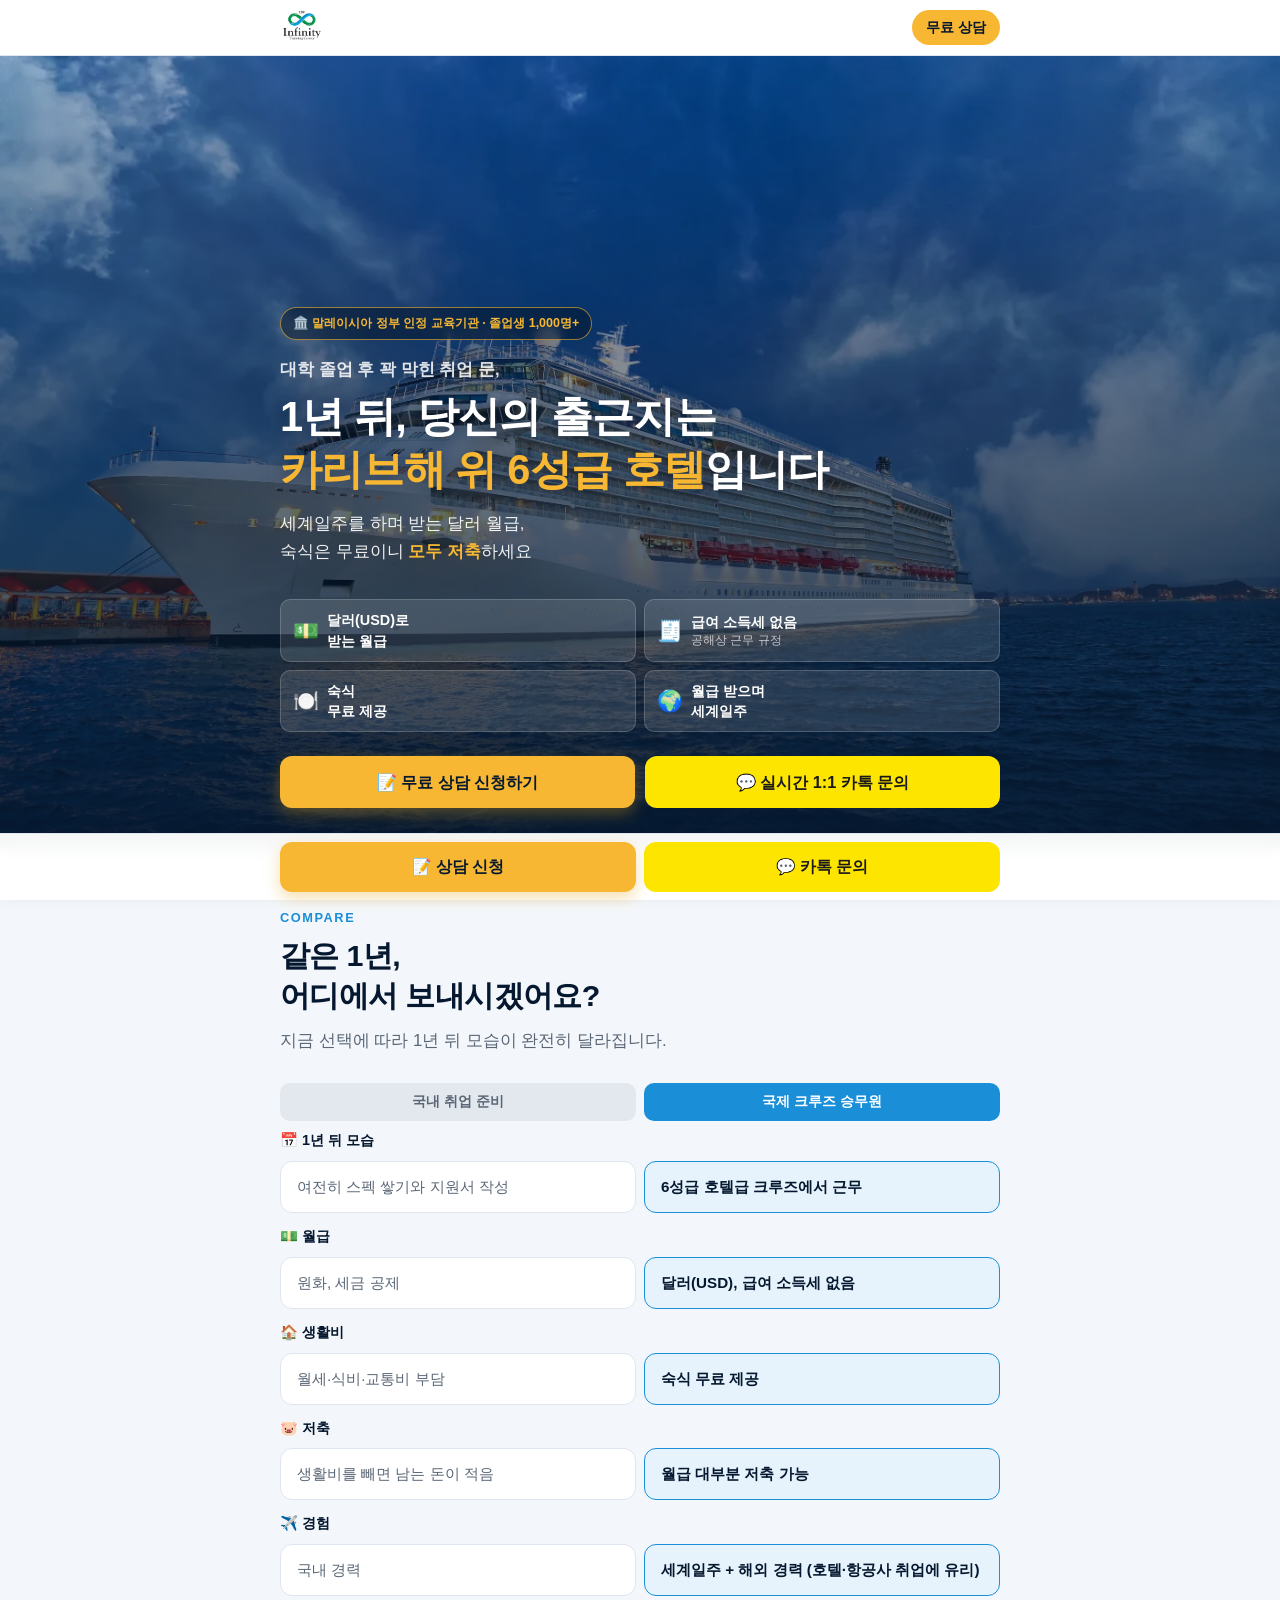
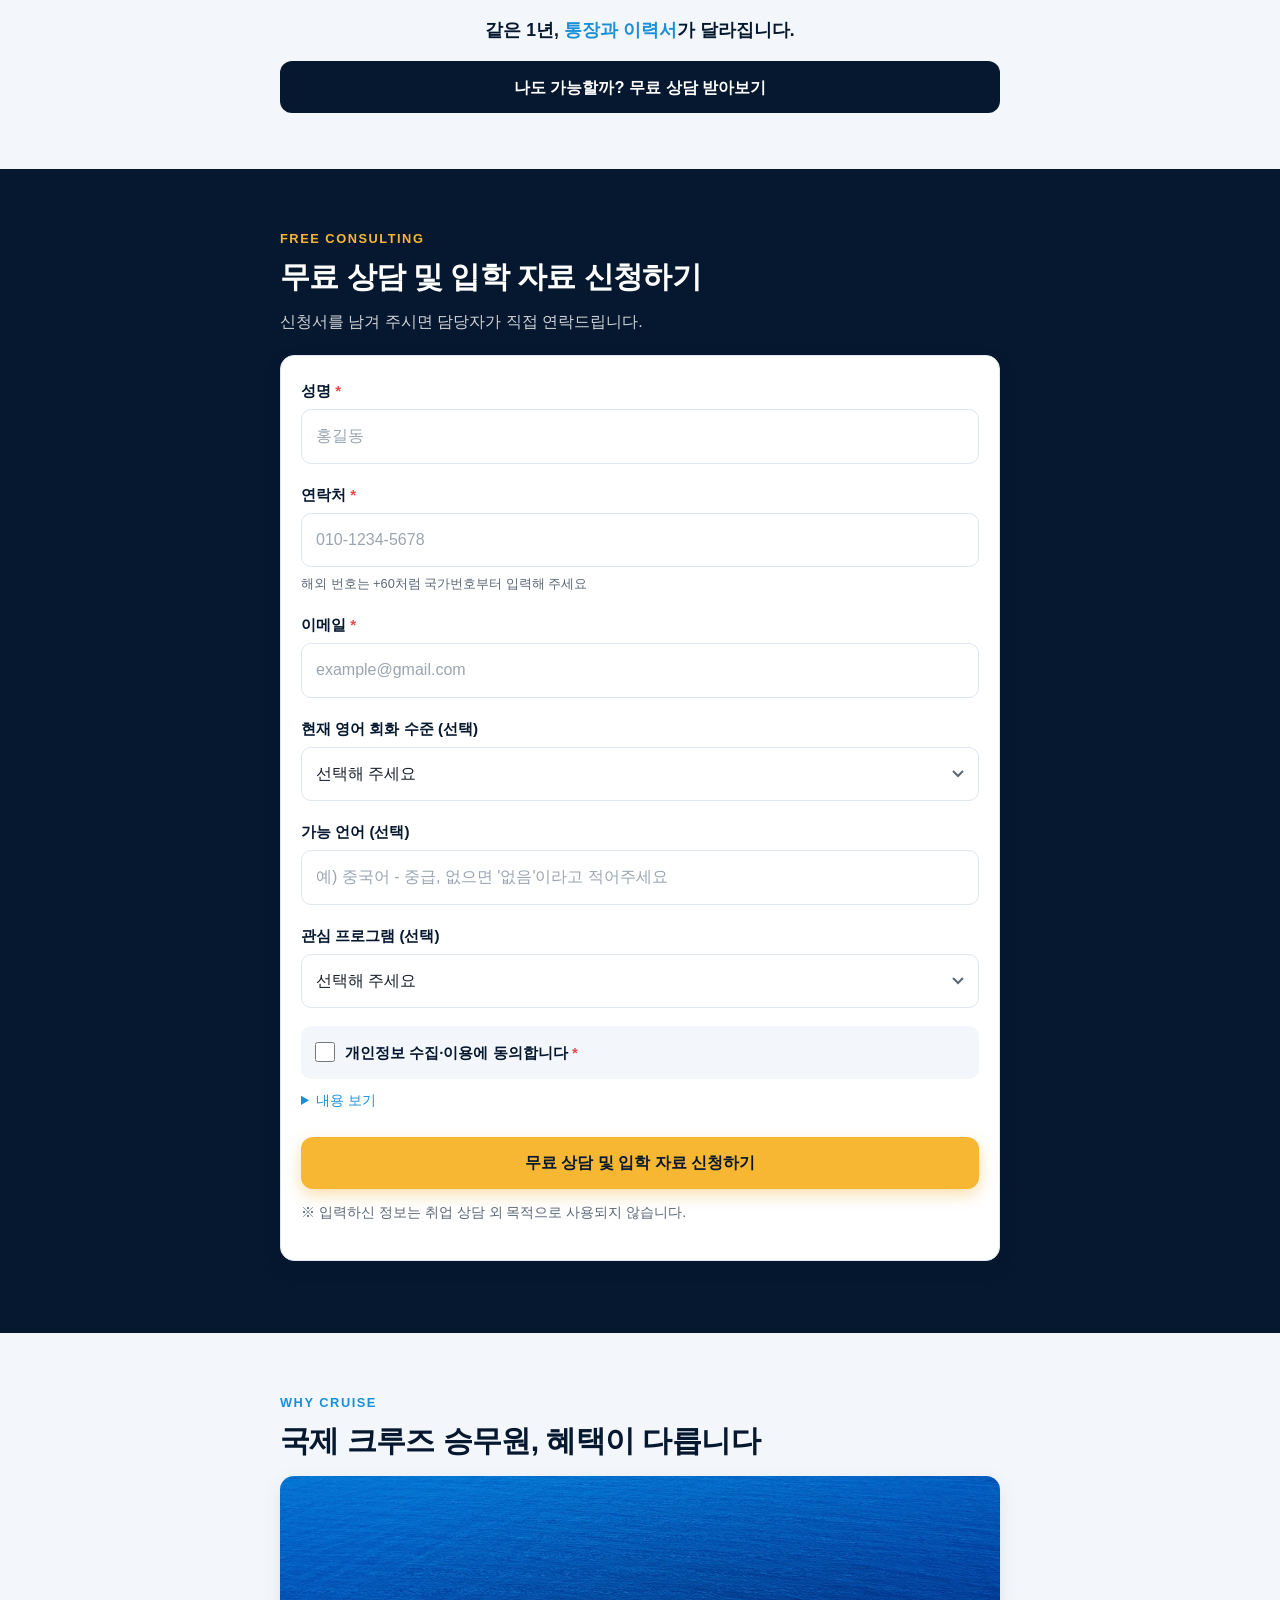
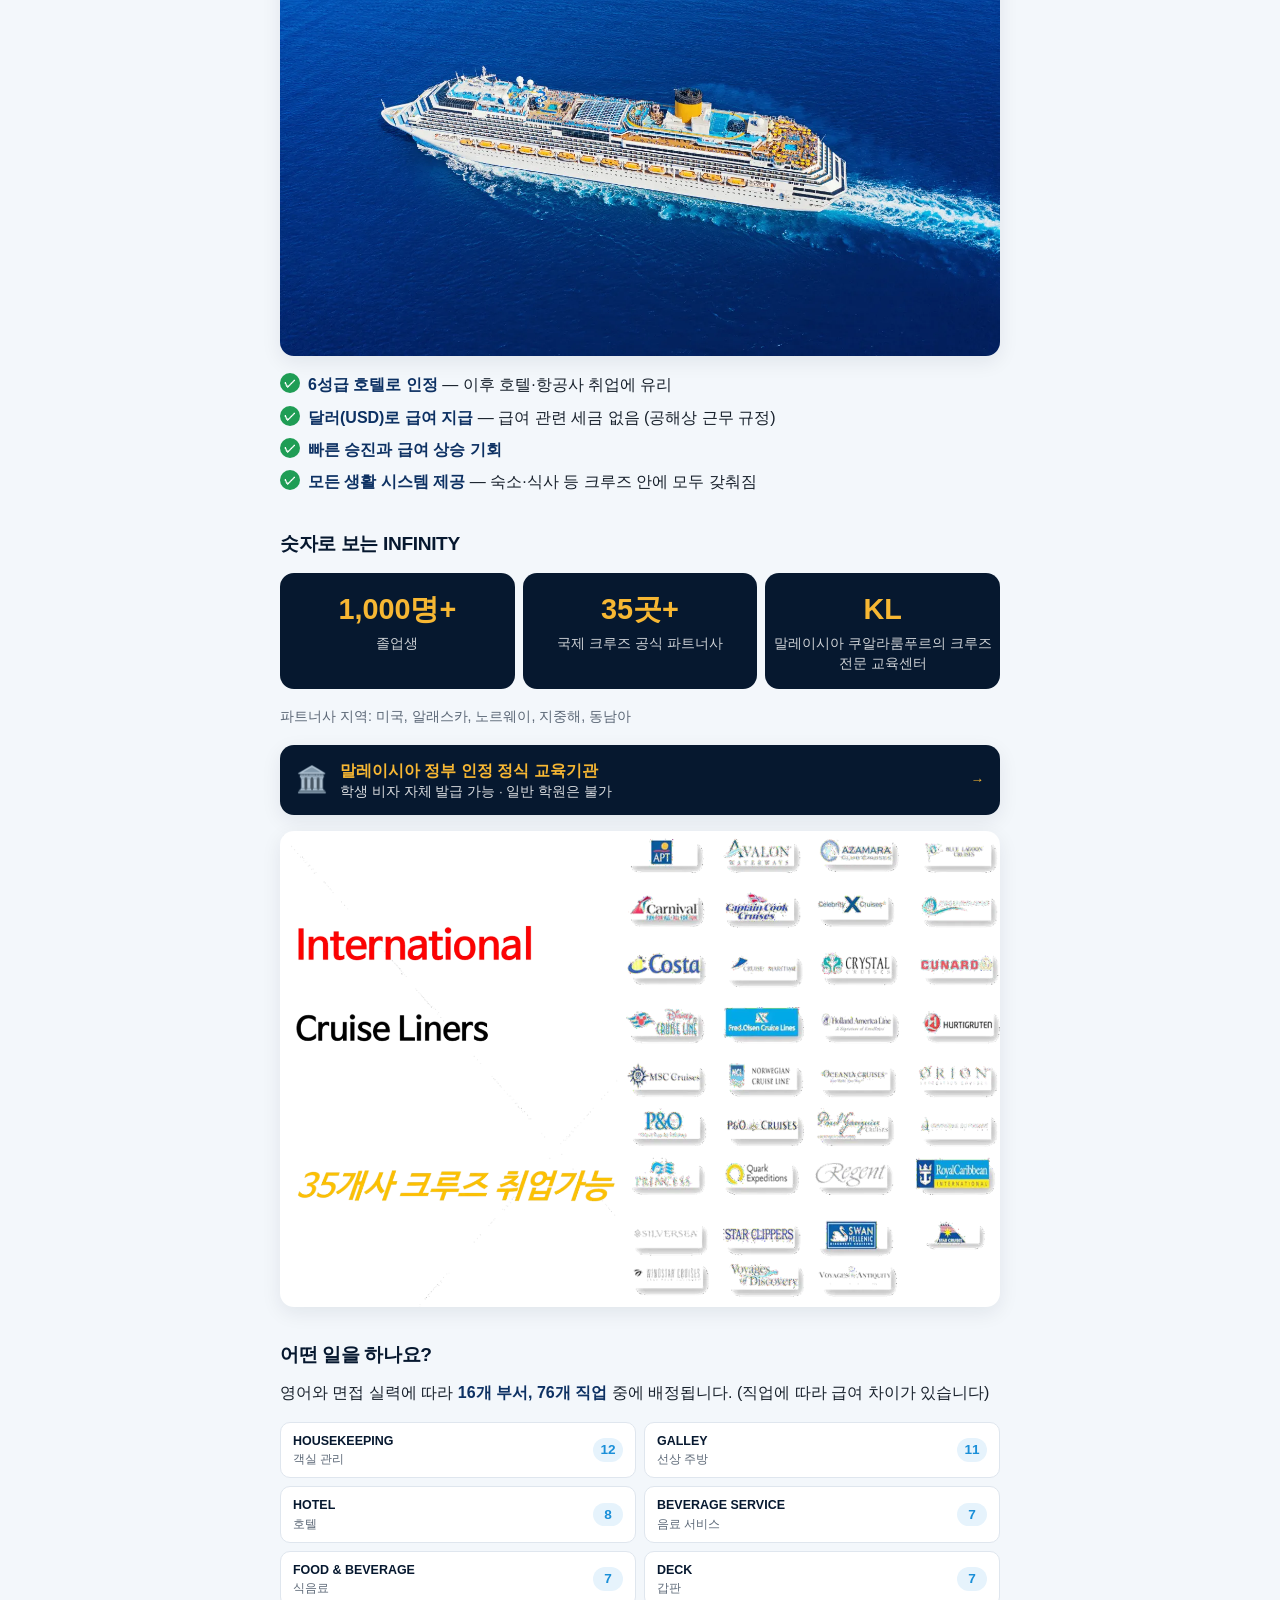
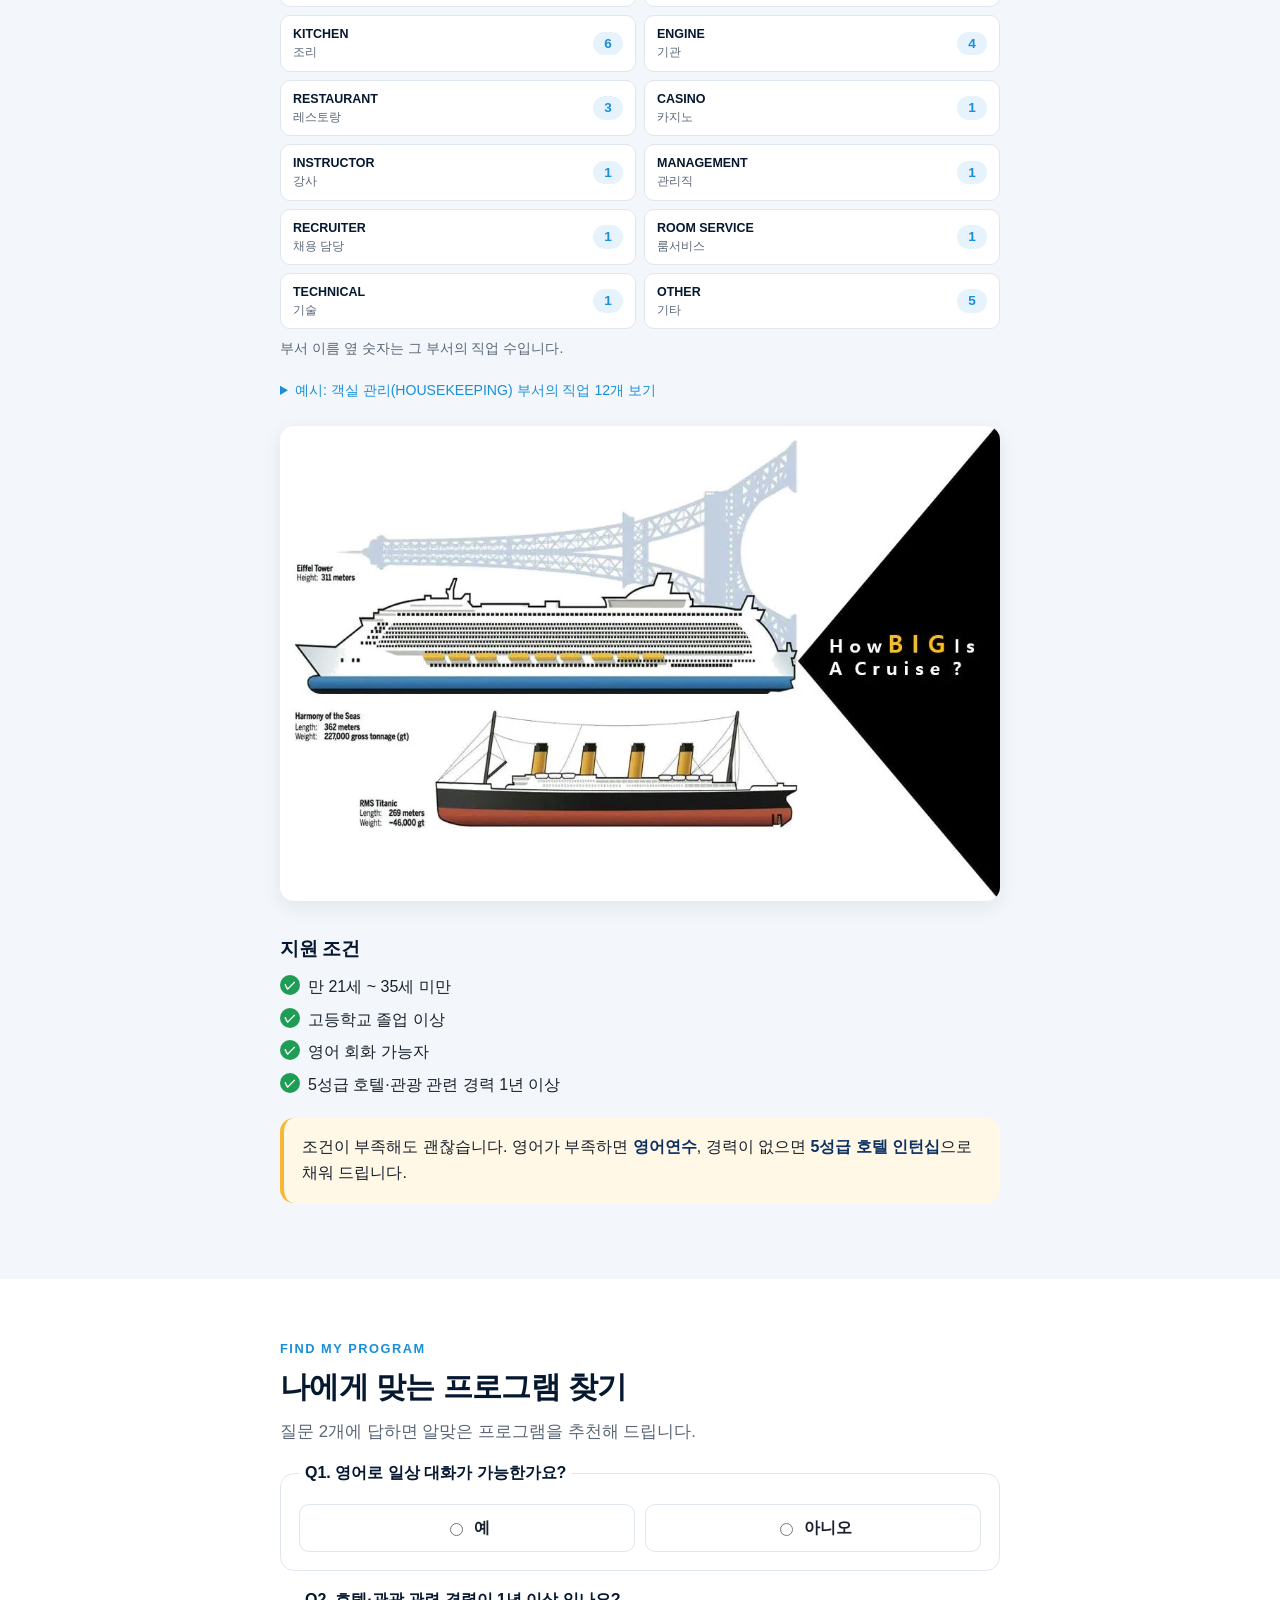
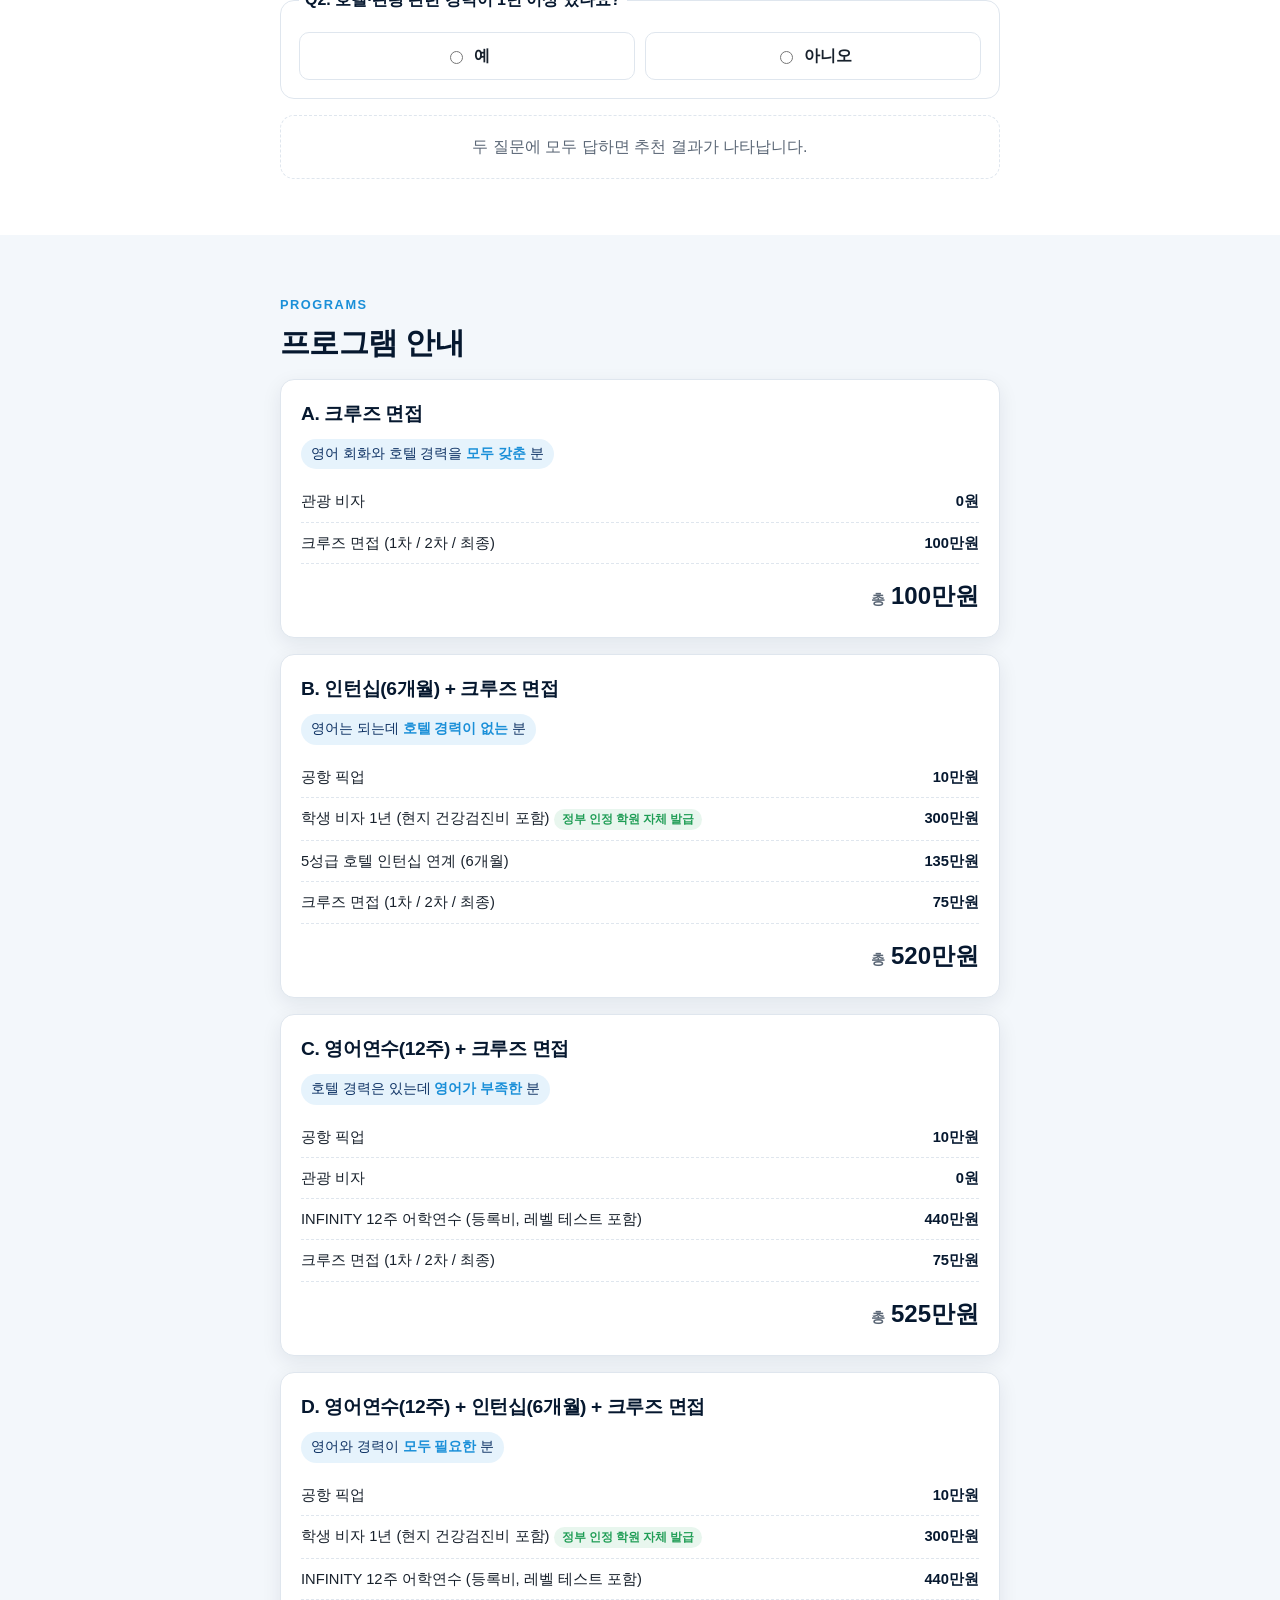
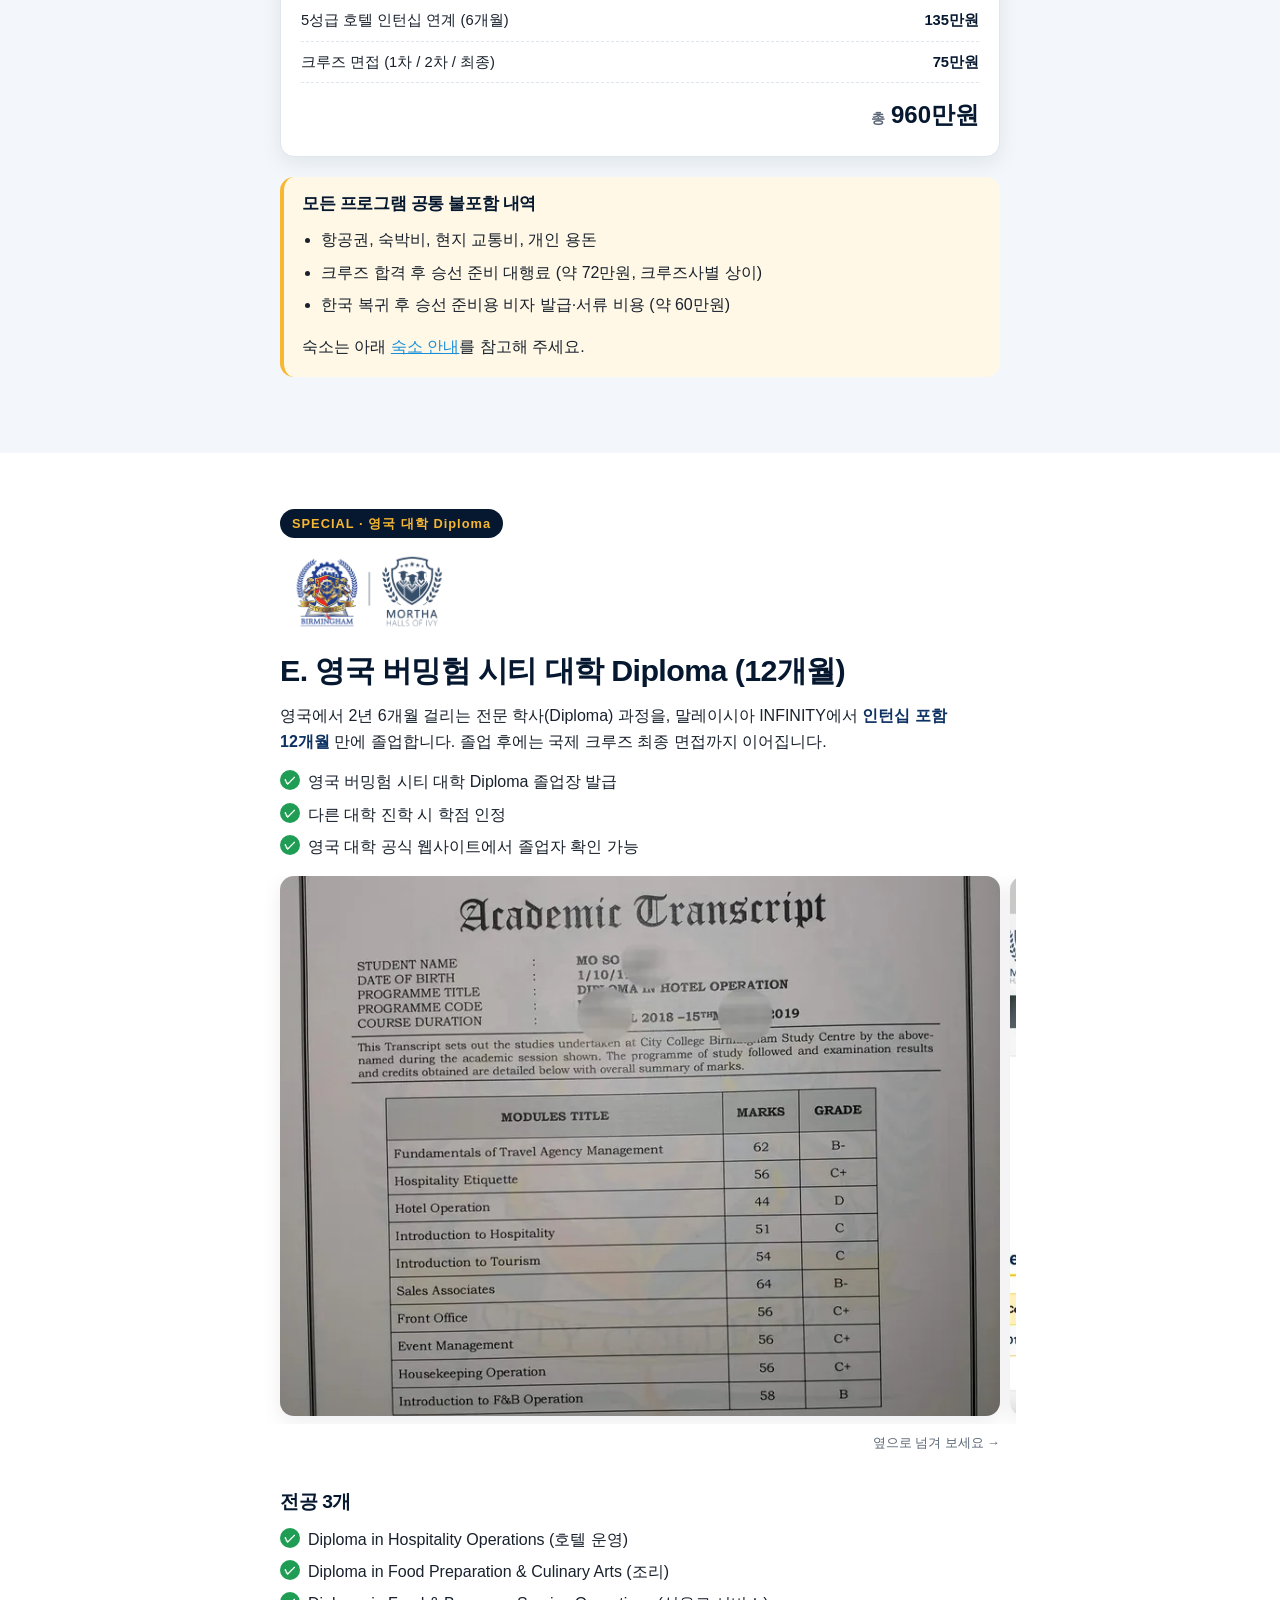
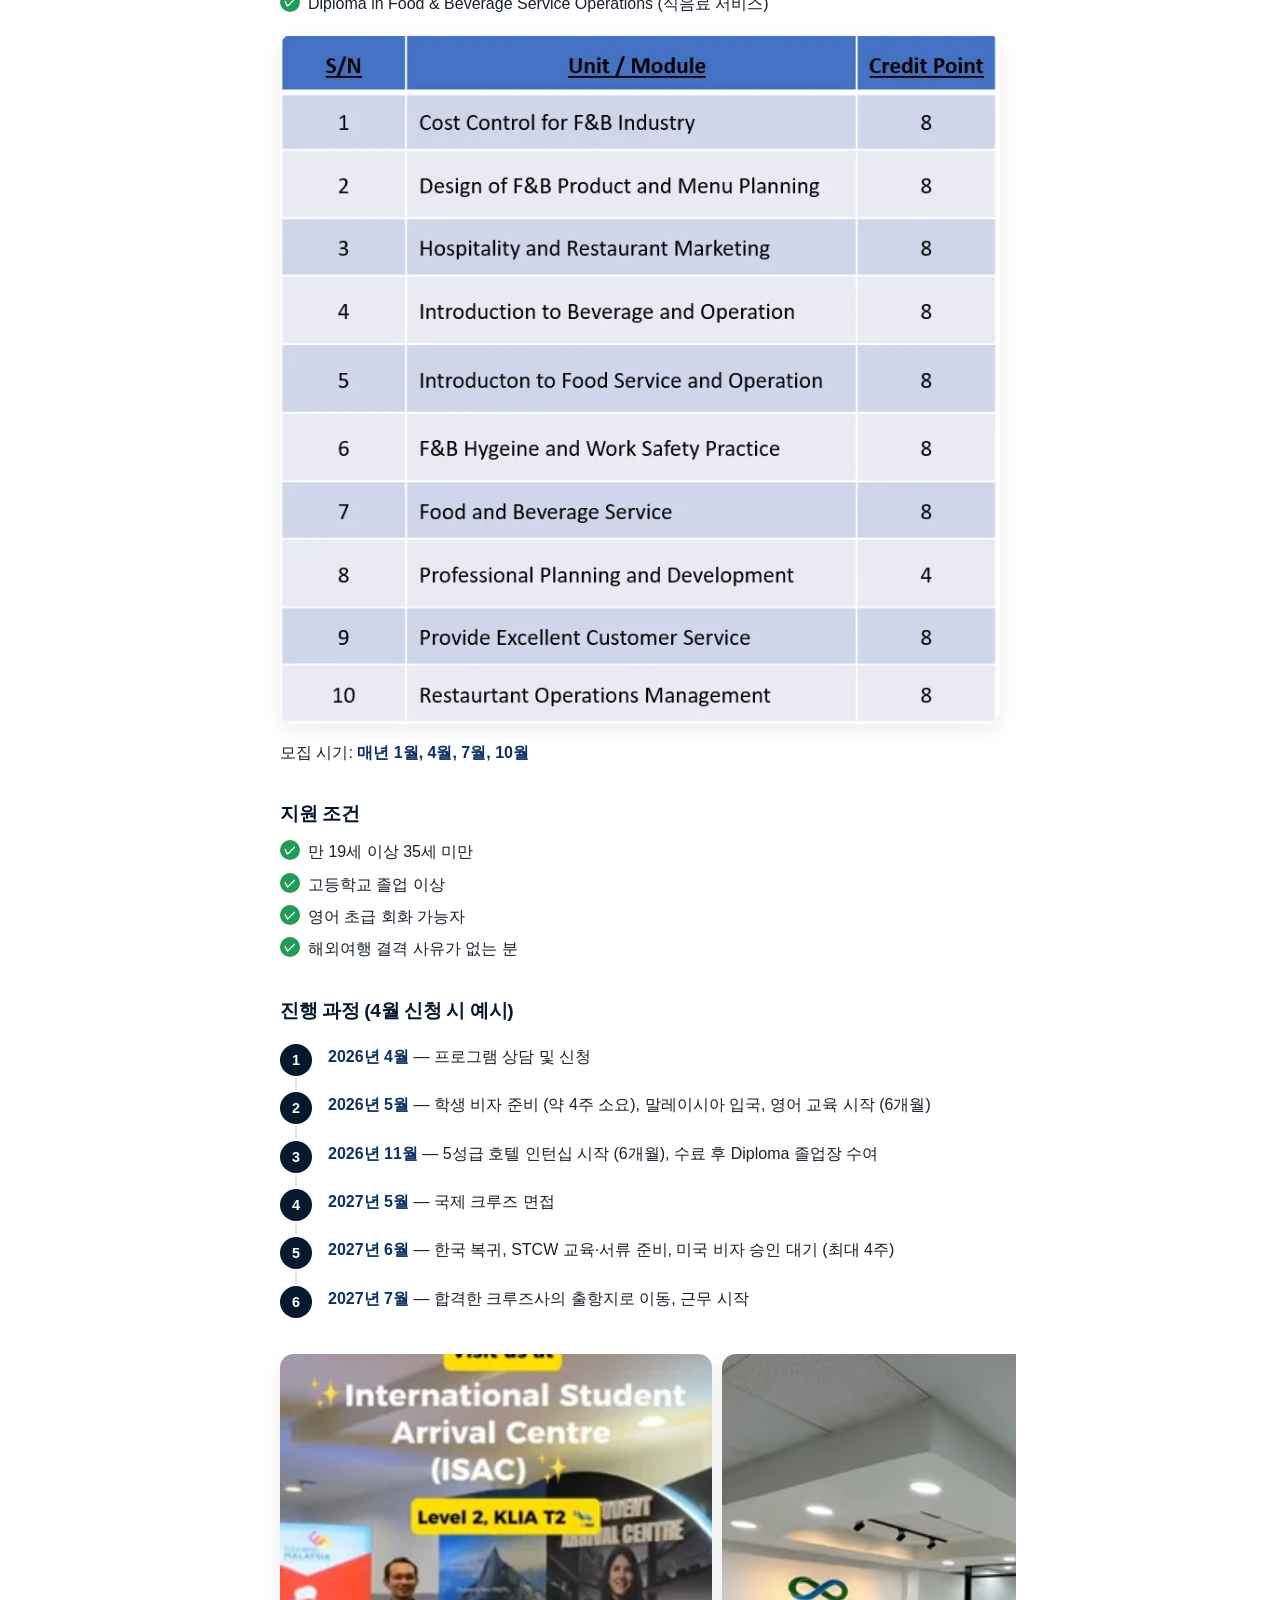
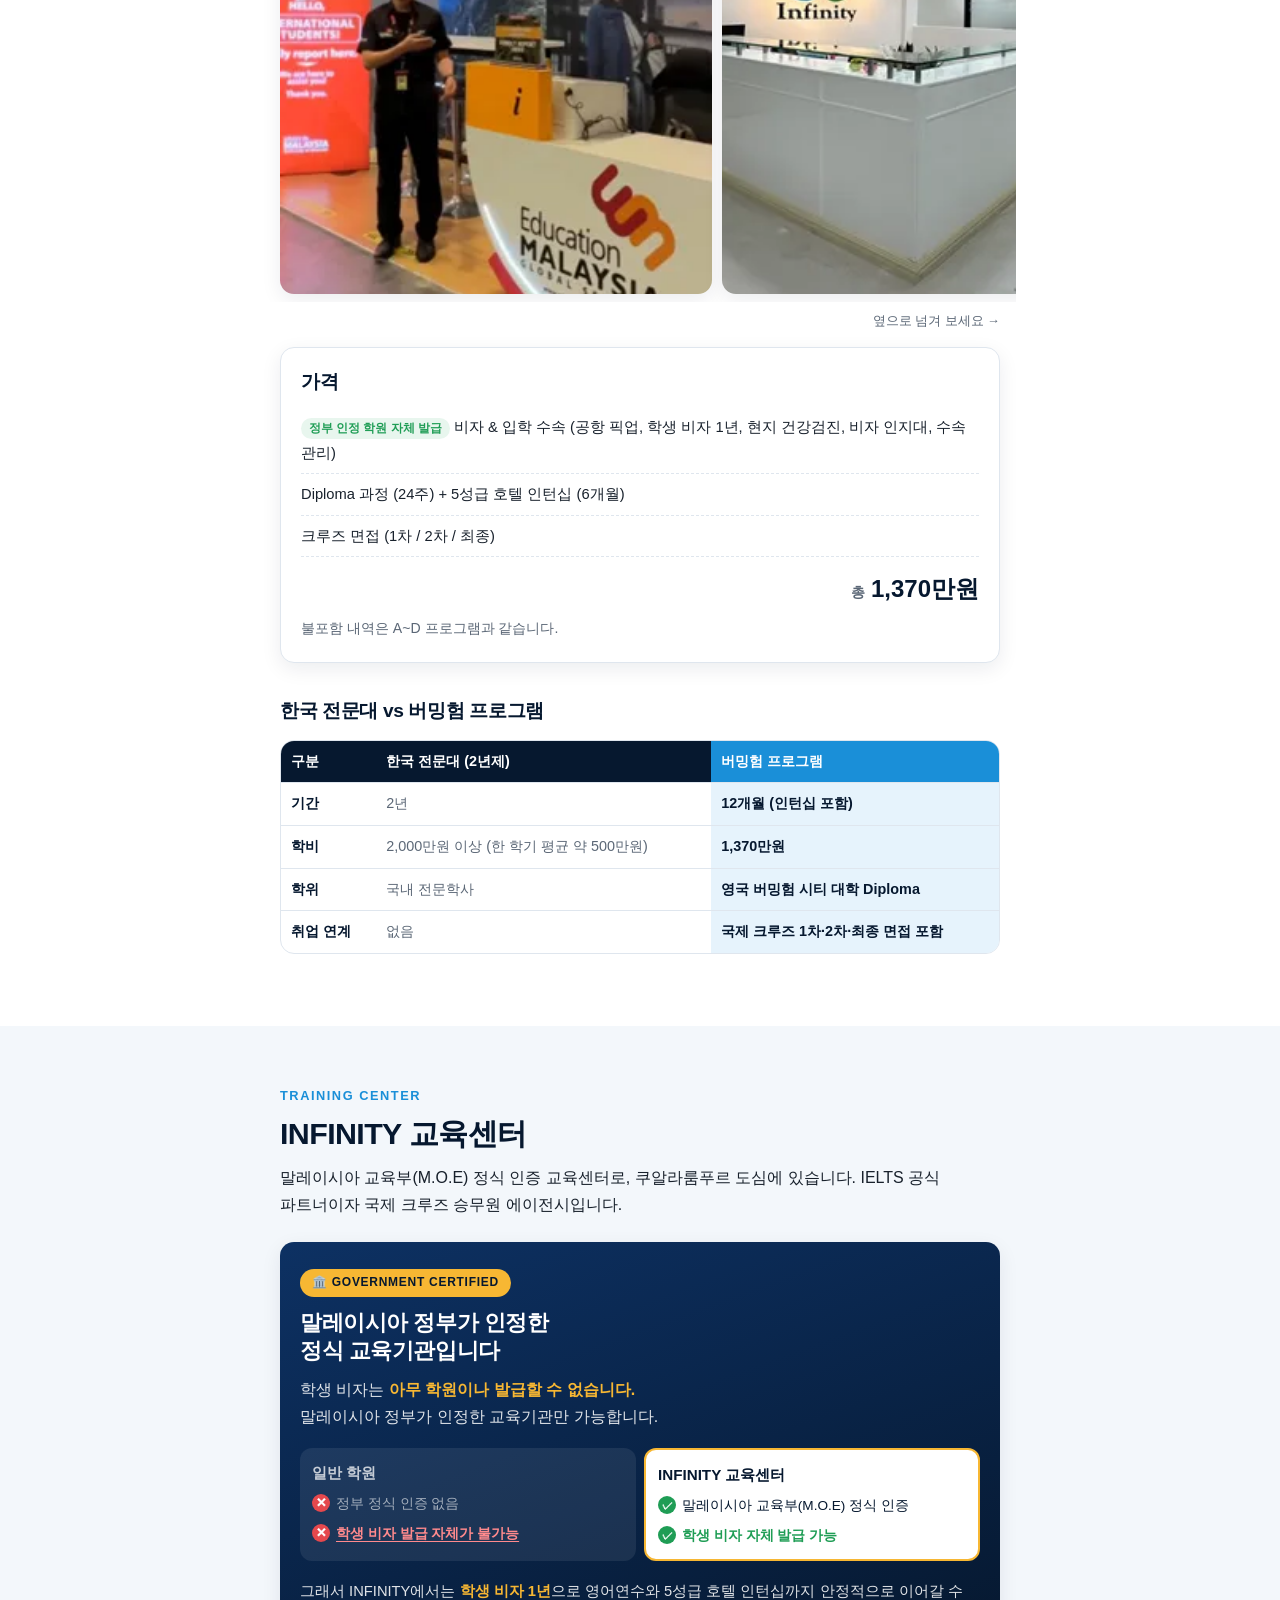
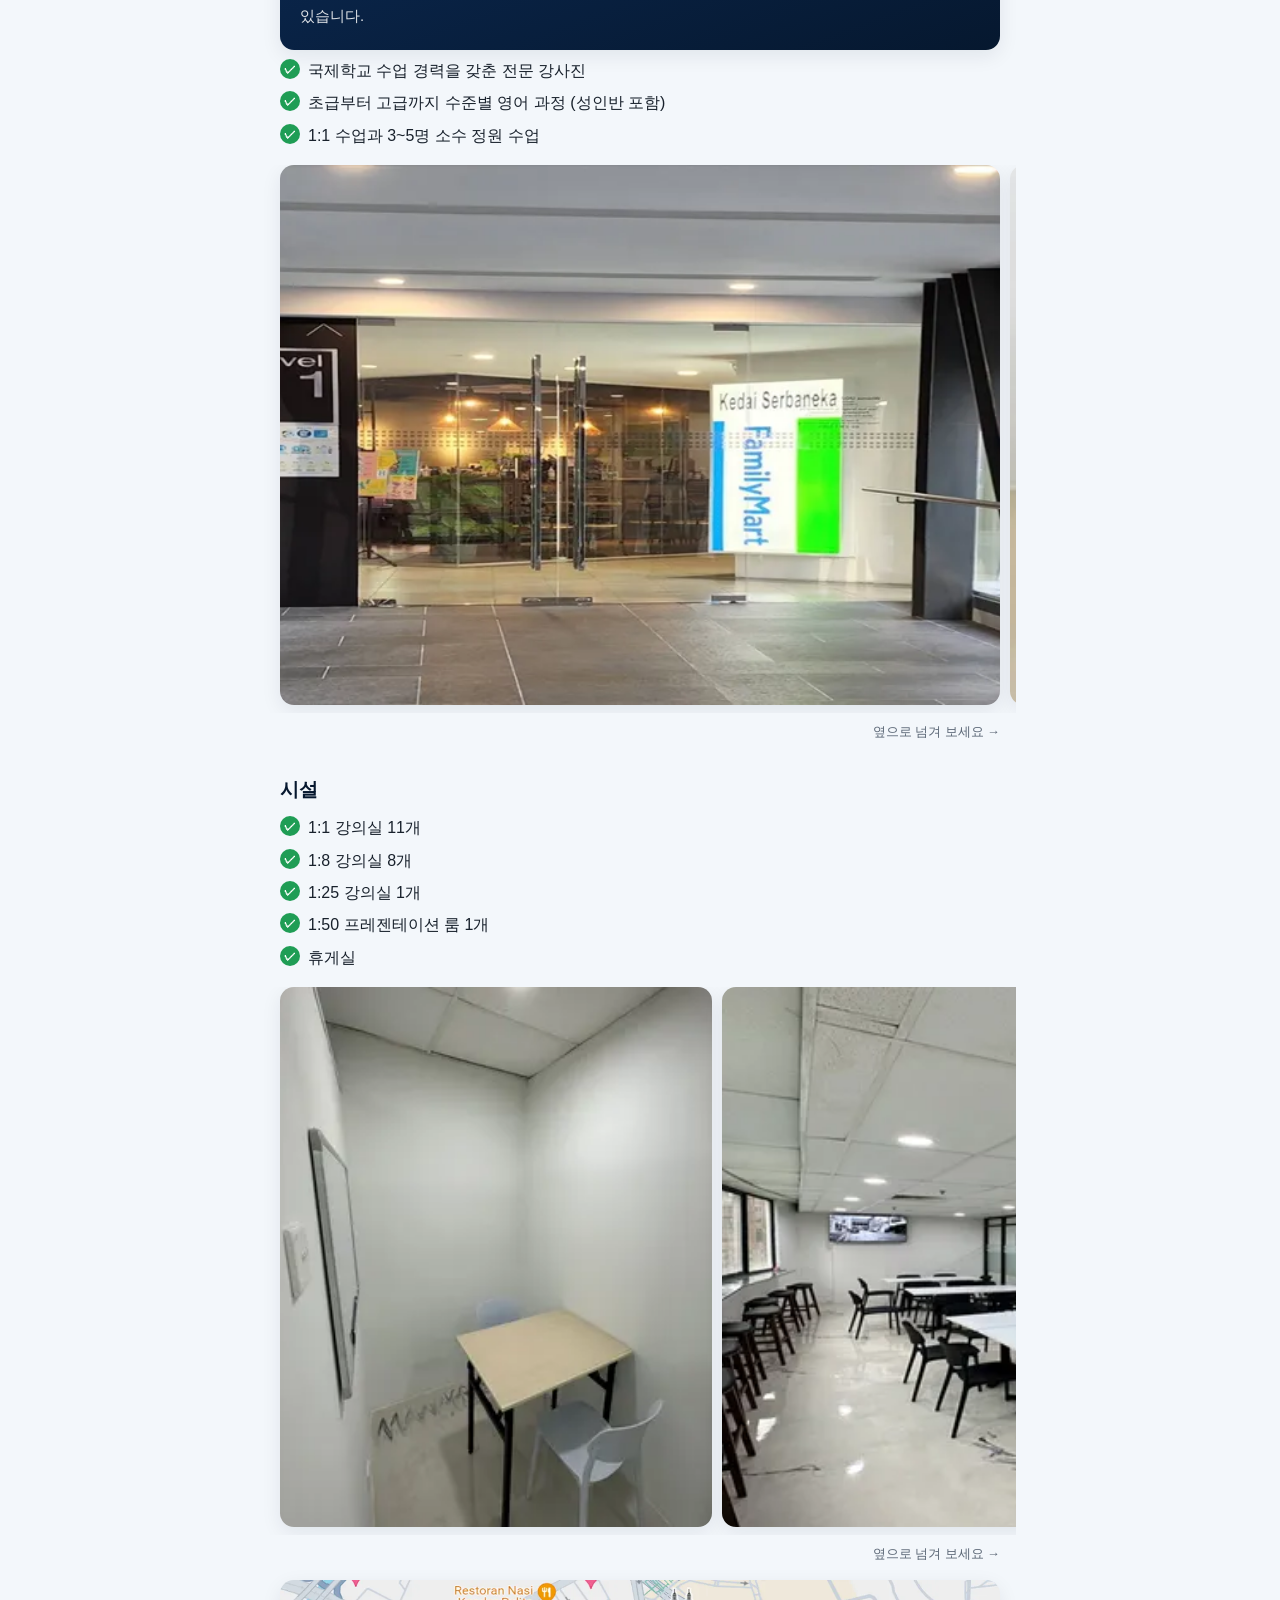
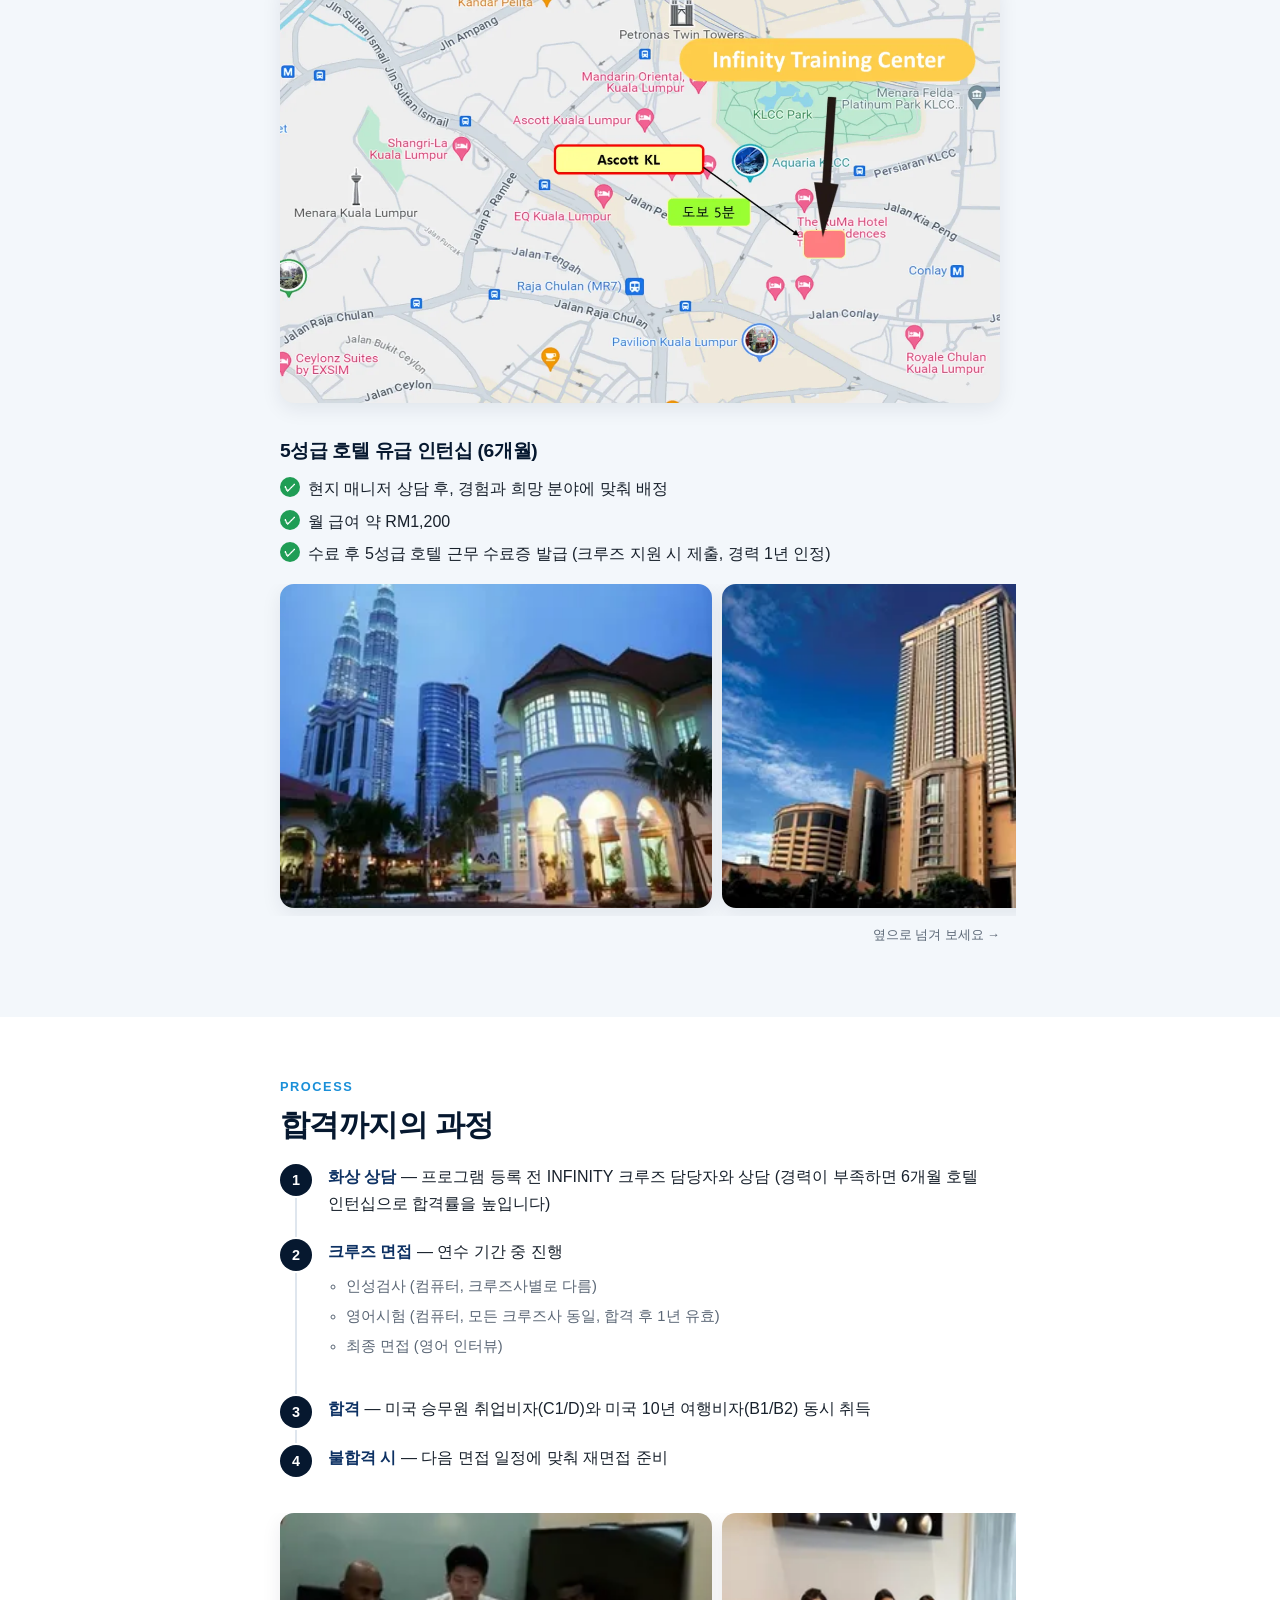
==== index.html @ 65b6af44 "INFINITY Program 모바일 앱 첫 배포 (1~11단계) - 홍보 화면, 상담 신청서, 프로그램 추천, 연락처·QR - 내 신청 확인, 관리자 화면, 구글 Apps Scr" ====
<!DOCTYPE html>
<html lang="ko">
<head>
  <meta charset="UTF-8">
  <meta name="viewport" content="width=device-width, initial-scale=1, viewport-fit=cover">
  <title>INFINITY Program | 국제 크루즈 승무원 취업</title>
  <meta name="description" content="대학 졸업 후 꽉 막힌 취업 문, 1년 뒤 당신의 출근지는 카리브해 위 6성급 호텔입니다. INFINITY Program 무료 상담 신청.">
  <meta name="theme-color" content="#06182f">
  <!-- 카카오톡·페이스북 등에 링크를 보낼 때 뜨는 미리보기 카드 (11단계) -->
  <meta property="og:type" content="website">
  <meta property="og:site_name" content="INFINITY Program">
  <meta property="og:title" content="1년 뒤, 당신의 출근지는 카리브해 위 6성급 호텔입니다">
  <meta property="og:description" content="대학 졸업 후 꽉 막힌 취업 문, 달러 월급·숙식 무료로 세계일주하는 국제 크루즈 승무원. 무료 상담 신청.">
  <meta property="og:url" content="https://doumman8204.github.io/infinity/">
  <meta property="og:image" content="https://doumman8204.github.io/infinity/images/og-share.jpg">
  <meta property="og:image:width" content="1200">
  <meta property="og:image:height" content="630">
  <meta name="twitter:card" content="summary_large_image">
  <!-- 브라우저 탭·홈 화면 아이콘 -->
  <link rel="icon" type="image/png" sizes="32x32" href="images/favicon-32.png">
  <link rel="apple-touch-icon" href="images/apple-touch-icon.png">
  <!-- 글꼴: Pretendard (한글이 깔끔하게 보이는 무료 글꼴) -->
  <link rel="stylesheet" href="https://cdn.jsdelivr.net/gh/orioncactus/pretendard@v1.3.9/dist/web/variable/pretendardvariable-dynamic-subset.min.css">
  <link rel="stylesheet" href="css/style.css">
</head>
<body>

  <!-- ===== 상단 로고 바 ===== -->
  <header class="site-header">
    <a href="#hero"><img src="images/photos/logo-infinity.webp" alt="INFINITY Program 로고" class="logo"></a>
    <a href="#apply" class="header-cta">무료 상담</a>
  </header>

  <main>

    <!-- ===== 1. 첫 화면 (후킹 타이틀) ===== -->
    <section id="hero" class="hero">
      <img src="images/photos/ship-hero.webp" alt="바다 위 크루즈" class="hero-bg">
      <a href="#gov-certified" class="hero-trust">🏛️ 말레이시아 정부 인정 교육기관 · 졸업생 1,000명+</a>
      <p class="hero-kicker">대학 졸업 후 꽉 막힌 취업 문,</p>
      <!-- nowrap: 이 묶음 안에서는 줄이 바뀌지 않게 (핸드폰에서 "호텔"만 떨어지는 문제 해결) -->
      <h1>1년 뒤, 당신의 출근지는<br><em><span class="nowrap">카리브해 위</span> <span class="nowrap">6성급 호텔</span></em>입니다</h1>
      <p class="hero-sub">세계일주를 하며 받는 달러 월급,<br>숙식은 무료이니 <strong>모두 저축</strong>하세요</p>

      <ul class="benefits">
        <li><i aria-hidden="true">💵</i><span>달러(USD)로<br>받는 월급</span></li>
        <li><i aria-hidden="true">🧾</i><span>급여 소득세 없음<small>공해상 근무 규정</small></span></li>
        <li><i aria-hidden="true">🍽️</i><span>숙식<br>무료 제공</span></li>
        <li><i aria-hidden="true">🌍</i><span>월급 받으며<br>세계일주</span></li>
      </ul>

      <div class="btn-row">
        <a href="#apply" class="btn btn-primary">📝 무료 상담 신청하기</a>
        <a href="https://open.kakao.com/o/sdRMEuIi" target="_blank" rel="noopener" class="btn btn-kakao">💬 실시간 1:1 카톡 문의</a>
      </div>
    </section>

    <!-- ===== 2. 현실 비교 ===== -->
    <section id="compare">
      <span class="eyebrow">COMPARE</span>
      <h2>같은 1년,<br>어디에서 보내시겠어요?</h2>
      <p class="lead">지금 선택에 따라 1년 뒤 모습이 완전히 달라집니다.</p>

      <!-- 핸드폰에서 읽기 쉽게 표 대신 "항목별 좌우 비교" 카드로 만들었습니다 -->
      <div class="vs">
        <div class="vs-head" aria-hidden="true">
          <span>국내 취업 준비</span>
          <span class="is-us">국제 크루즈 승무원</span>
        </div>

        <div class="vs-row">
          <p class="vs-label">📅 1년 뒤 모습</p>
          <p class="vs-cell is-them"><span class="sr-only">국내 취업 준비: </span>여전히 스펙 쌓기와 지원서 작성</p>
          <p class="vs-cell is-us"><span class="sr-only">국제 크루즈 승무원: </span>6성급 호텔급 크루즈에서 근무</p>
        </div>
        <div class="vs-row">
          <p class="vs-label">💵 월급</p>
          <p class="vs-cell is-them"><span class="sr-only">국내 취업 준비: </span>원화, 세금 공제</p>
          <p class="vs-cell is-us"><span class="sr-only">국제 크루즈 승무원: </span>달러(USD), 급여 소득세 없음</p>
        </div>
        <div class="vs-row">
          <p class="vs-label">🏠 생활비</p>
          <p class="vs-cell is-them"><span class="sr-only">국내 취업 준비: </span>월세·식비·교통비 부담</p>
          <p class="vs-cell is-us"><span class="sr-only">국제 크루즈 승무원: </span>숙식 무료 제공</p>
        </div>
        <div class="vs-row">
          <p class="vs-label">🐷 저축</p>
          <p class="vs-cell is-them"><span class="sr-only">국내 취업 준비: </span>생활비를 빼면 남는 돈이 적음</p>
          <p class="vs-cell is-us"><span class="sr-only">국제 크루즈 승무원: </span>월급 대부분 저축 가능</p>
        </div>
        <div class="vs-row">
          <p class="vs-label">✈️ 경험</p>
          <p class="vs-cell is-them"><span class="sr-only">국내 취업 준비: </span>국내 경력</p>
          <p class="vs-cell is-us"><span class="sr-only">국제 크루즈 승무원: </span>세계일주 + 해외 경력 (호텔·항공사 취업에 유리)</p>
        </div>
      </div>

      <p class="vs-punch">같은 1년, <b>통장과 이력서</b>가 달라집니다.</p>
      <a href="#apply" class="btn btn-navy btn-block">나도 가능할까? 무료 상담 받아보기</a>
    </section>

    <!-- ===== 3. 무료 상담 신청서 ===== -->
    <section id="apply">
      <span class="eyebrow">FREE CONSULTING</span>
      <h2>무료 상담 및 입학 자료 신청하기</h2>
      <p>신청서를 남겨 주시면 담당자가 직접 연락드립니다.</p>

      <!-- 입력 검사는 js/form.js (5단계), 구글 시트 저장은 apps-script/Code.gs (8단계) -->
      <!-- novalidate: 브라우저 기본 경고 대신, 우리가 만든 한국어 안내 문구를 보여 주기 위해 -->
      <form id="apply-form" class="card form-card" novalidate>
        <label>성명 <span class="req">*</span>
          <input type="text" name="name" placeholder="홍길동" autocomplete="name" maxlength="40" required>
        </label>

        <label>연락처 <span class="req">*</span>
          <input type="tel" name="phone" placeholder="010-1234-5678" autocomplete="tel" maxlength="20" required>
          <small class="hint">해외 번호는 +60처럼 국가번호부터 입력해 주세요</small>
        </label>

        <label>이메일 <span class="req">*</span>
          <input type="email" name="email" placeholder="example@gmail.com" autocomplete="email" autocapitalize="off" spellcheck="false" maxlength="100" required>
        </label>

        <label>현재 영어 회화 수준 (선택)
          <select name="englishLevel">
            <option value="">선택해 주세요</option>
            <option>기초 (인사 정도 가능)</option>
            <option>초급 (간단한 대화 가능)</option>
            <option>중급 (일상 대화 가능)</option>
            <option>상급 (업무 대화 가능)</option>
          </select>
        </label>

        <label>가능 언어 (선택)
          <input type="text" name="languages" placeholder="예) 중국어 - 중급, 없으면 '없음'이라고 적어주세요" maxlength="100">
        </label>

        <label>관심 프로그램 (선택)
          <select name="program">
            <option value="">선택해 주세요</option>
            <option>크루즈 면접</option>
            <option>인턴십(6개월) + 크루즈 면접</option>
            <option>영어연수(12주) + 크루즈 면접</option>
            <option>영어연수(12주) + 인턴십(6개월) + 크루즈 면접</option>
            <option>버밍험 Diploma (12개월)</option>
            <option>아직 모르겠어요</option>
          </select>
        </label>

        <!-- 스팸 로봇 걸러내기용 칸: 사람에게는 보이지 않고, 로봇만 채웁니다 -->
        <div class="hp" aria-hidden="true">
          <label>웹사이트 <input type="text" name="website" tabindex="-1" autocomplete="off"></label>
        </div>

        <label class="agree">
          <input type="checkbox" name="agree" required>
          <span>개인정보 수집·이용에 동의합니다 <span class="req">*</span></span>
        </label>
        <details>
          <summary>내용 보기</summary>
          <ul>
            <li>수집 항목: 성명, 연락처, 이메일, 영어 회화 수준, 가능 언어, 관심 프로그램</li>
            <li>이용 목적: 취업 상담 및 입학 자료 안내</li>
            <li>보관 기간: 상담 종료 후 1년 (요청 시 즉시 삭제)</li>
            <li>동의하지 않으실 수 있으며, 이 경우 상담 신청이 제한됩니다.</li>
          </ul>
        </details>

        <button type="submit" class="btn btn-primary btn-block">무료 상담 및 입학 자료 신청하기</button>
        <!-- 검사 결과(오류 안내 / 완료 안내)가 여기에 나타납니다 -->
        <p id="form-status" class="form-status" role="status" aria-live="polite" hidden></p>
        <p class="note" style="margin-top:12px">※ 입력하신 정보는 취업 상담 외 목적으로 사용되지 않습니다.</p>
      </form>
    </section>

    <!-- ===== 4. 국제 크루즈란? ===== -->
    <section id="cruise">
      <span class="eyebrow">WHY CRUISE</span>
      <h2>국제 크루즈 승무원, 혜택이 다릅니다</h2>
      <img src="images/photos/ship-aerial.webp" alt="바다 위를 항해하는 크루즈" class="figure">

      <ul class="check-list">
        <li><strong>6성급 호텔로 인정</strong> — 이후 호텔·항공사 취업에 유리</li>
        <li><strong>달러(USD)로 급여 지급</strong> — 급여 관련 세금 없음 (공해상 근무 규정)</li>
        <li><strong>빠른 승진과 급여 상승 기회</strong></li>
        <li><strong>모든 생활 시스템 제공</strong> — 숙소·식사 등 크루즈 안에 모두 갖춰짐</li>
      </ul>

      <h3>숫자로 보는 INFINITY</h3>
      <ul class="stats">
        <li><b>1,000명+</b>졸업생</li>
        <li><b>35곳+</b>국제 크루즈 공식 파트너사</li>
        <li><b>KL</b>말레이시아 쿠알라룸푸르의 크루즈 전문 교육센터</li>
      </ul>
      <p class="note">파트너사 지역: 미국, 알래스카, 노르웨이, 지중해, 동남아</p>
      <a href="#gov-certified" class="gov-strip">
        <span class="gov-icon">🏛️</span>
        <span><b>말레이시아 정부 인정 정식 교육기관</b>학생 비자 자체 발급 가능 · 일반 학원은 불가</span>
        <span class="gov-arrow">→</span>
      </a>
      <img src="images/photos/cruise-partners.webp" alt="국제 크루즈 파트너사" class="figure">

      <h3>어떤 일을 하나요?</h3>
      <p>영어와 면접 실력에 따라 <strong>16개 부서, 76개 직업</strong> 중에 배정됩니다. (직업에 따라 급여 차이가 있습니다)</p>
      <ul class="job-grid">
        <li><span>HOUSEKEEPING<small>객실 관리</small></span><b>12</b></li>
        <li><span>GALLEY<small>선상 주방</small></span><b>11</b></li>
        <li><span>HOTEL<small>호텔</small></span><b>8</b></li>
        <li><span>BEVERAGE SERVICE<small>음료 서비스</small></span><b>7</b></li>
        <li><span>FOOD &amp; BEVERAGE<small>식음료</small></span><b>7</b></li>
        <li><span>DECK<small>갑판</small></span><b>7</b></li>
        <li><span>KITCHEN<small>조리</small></span><b>6</b></li>
        <li><span>ENGINE<small>기관</small></span><b>4</b></li>
        <li><span>RESTAURANT<small>레스토랑</small></span><b>3</b></li>
        <li><span>CASINO<small>카지노</small></span><b>1</b></li>
        <li><span>INSTRUCTOR<small>강사</small></span><b>1</b></li>
        <li><span>MANAGEMENT<small>관리직</small></span><b>1</b></li>
        <li><span>RECRUITER<small>채용 담당</small></span><b>1</b></li>
        <li><span>ROOM SERVICE<small>룸서비스</small></span><b>1</b></li>
        <li><span>TECHNICAL<small>기술</small></span><b>1</b></li>
        <li><span>OTHER<small>기타</small></span><b>5</b></li>
      </ul>
      <p class="note">부서 이름 옆 숫자는 그 부서의 직업 수입니다.</p>
      <details class="job-detail">
        <summary>예시: 객실 관리(HOUSEKEEPING) 부서의 직업 12개 보기</summary>
        <ul>
          <li>Area Attendant – CCL</li>
          <li>Cruise Ship Assistant Executive Housekeeper</li>
          <li>Cruise Ship Butler</li>
          <li>Cruise Ship Cleaner</li>
          <li>Cruise Ship Dry Cleaner</li>
          <li>Cruise Ship Executive Housekeeper</li>
          <li>Cruise Ship Handy Man</li>
          <li>Cruise Ship Hotel Steward</li>
          <li>Cruise Ship Stateroom Attendant</li>
          <li>Cruise Ship Tailor</li>
          <li>Cruise Ship Wash Specialist</li>
          <li>Pool Monitor</li>
        </ul>
      </details>
      <img src="images/photos/cruise-size.webp" alt="크루즈 크기 비교" class="figure">

      <h3>지원 조건</h3>
      <ul class="check-list">
        <li>만 21세 ~ 35세 미만</li>
        <li>고등학교 졸업 이상</li>
        <li>영어 회화 가능자</li>
        <li>5성급 호텔·관광 관련 경력 1년 이상</li>
      </ul>
      <div class="callout">
        <p>조건이 부족해도 괜찮습니다. 영어가 부족하면 <strong>영어연수</strong>, 경력이 없으면 <strong>5성급 호텔 인턴십</strong>으로 채워 드립니다.</p>
      </div>
    </section>

    <!-- ===== 5. 나에게 맞는 프로그램 찾기 ===== -->
    <section id="finder">
      <span class="eyebrow">FIND MY PROGRAM</span>
      <h2>나에게 맞는 프로그램 찾기</h2>
      <p class="lead">질문 2개에 답하면 알맞은 프로그램을 추천해 드립니다.</p>

      <!-- 답을 고르면 js/finder.js가 아래 칸에 추천 결과를 보여 줍니다 -->
      <fieldset>
        <legend>Q1. 영어로 일상 대화가 가능한가요?</legend>
        <div class="choice-row">
          <label><input type="radio" name="q-english" value="yes"> 예</label>
          <label><input type="radio" name="q-english" value="no"> 아니오</label>
        </div>
      </fieldset>

      <fieldset>
        <legend>Q2. 호텔·관광 관련 경력이 1년 이상 있나요?</legend>
        <div class="choice-row">
          <label><input type="radio" name="q-career" value="yes"> 예</label>
          <label><input type="radio" name="q-career" value="no"> 아니오</label>
        </div>
      </fieldset>

      <div id="finder-result" aria-live="polite">두 질문에 모두 답하면 추천 결과가 나타납니다.</div>
    </section>

    <!-- ===== 6. 프로그램 A~D 가격 ===== -->
    <section id="programs">
      <span class="eyebrow">PROGRAMS</span>
      <h2>프로그램 안내</h2>

      <article id="program-a" class="card program">
        <h3>A. 크루즈 면접</h3>
        <p class="for-who">영어 회화와 호텔 경력을 <strong>모두 갖춘</strong> 분</p>
        <ul class="price-list">
          <li><span>관광 비자</span><span>0원</span></li>
          <li><span>크루즈 면접 (1차 / 2차 / 최종)</span><span>100만원</span></li>
        </ul>
        <p class="price"><small>총</small>100만원</p>
      </article>

      <article id="program-b" class="card program">
        <h3>B. 인턴십(6개월) + 크루즈 면접</h3>
        <p class="for-who">영어는 되는데 <strong>호텔 경력이 없는</strong> 분</p>
        <ul class="price-list">
          <li><span>공항 픽업</span><span>10만원</span></li>
          <li><span>학생 비자 1년 (현지 건강검진비 포함) <a href="#gov-certified" class="gov-tag">정부 인정 학원 자체 발급</a></span><span>300만원</span></li>
          <li><span>5성급 호텔 인턴십 연계 (6개월)</span><span>135만원</span></li>
          <li><span>크루즈 면접 (1차 / 2차 / 최종)</span><span>75만원</span></li>
        </ul>
        <p class="price"><small>총</small>520만원</p>
      </article>

      <article id="program-c" class="card program">
        <h3>C. 영어연수(12주) + 크루즈 면접</h3>
        <p class="for-who">호텔 경력은 있는데 <strong>영어가 부족한</strong> 분</p>
        <ul class="price-list">
          <li><span>공항 픽업</span><span>10만원</span></li>
          <li><span>관광 비자</span><span>0원</span></li>
          <li><span>INFINITY 12주 어학연수 (등록비, 레벨 테스트 포함)</span><span>440만원</span></li>
          <li><span>크루즈 면접 (1차 / 2차 / 최종)</span><span>75만원</span></li>
        </ul>
        <p class="price"><small>총</small>525만원</p>
      </article>

      <article id="program-d" class="card program">
        <h3>D. 영어연수(12주) + 인턴십(6개월) + 크루즈 면접</h3>
        <p class="for-who">영어와 경력이 <strong>모두 필요한</strong> 분</p>
        <ul class="price-list">
          <li><span>공항 픽업</span><span>10만원</span></li>
          <li><span>학생 비자 1년 (현지 건강검진비 포함) <a href="#gov-certified" class="gov-tag">정부 인정 학원 자체 발급</a></span><span>300만원</span></li>
          <li><span>INFINITY 12주 어학연수 (등록비, 레벨 테스트 포함)</span><span>440만원</span></li>
          <li><span>5성급 호텔 인턴십 연계 (6개월)</span><span>135만원</span></li>
          <li><span>크루즈 면접 (1차 / 2차 / 최종)</span><span>75만원</span></li>
        </ul>
        <p class="price"><small>총</small>960만원</p>
      </article>

      <div class="callout">
        <h4>모든 프로그램 공통 불포함 내역</h4>
        <ul>
          <li>항공권, 숙박비, 현지 교통비, 개인 용돈</li>
          <li>크루즈 합격 후 승선 준비 대행료 (약 72만원, 크루즈사별 상이)</li>
          <li>한국 복귀 후 승선 준비용 비자 발급·서류 비용 (약 60만원)</li>
        </ul>
        <p>숙소는 아래 <a href="#housing">숙소 안내</a>를 참고해 주세요.</p>
      </div>
    </section>

    <!-- ===== 7. 버밍험 Diploma 특별관 ===== -->
    <section id="birmingham">
      <span class="special-badge">SPECIAL · 영국 대학 Diploma</span>
      <img src="images/photos/logo-birmingham.webp" alt="버밍험 시티 대학 로고" class="partner-logo">
      <h2>E. 영국 버밍험 시티 대학 Diploma (12개월)</h2>
      <p>영국에서 2년 6개월 걸리는 전문 학사(Diploma) 과정을, 말레이시아 INFINITY에서 <strong>인턴십 포함 12개월</strong> 만에 졸업합니다. 졸업 후에는 국제 크루즈 최종 면접까지 이어집니다.</p>
      <ul class="check-list">
        <li>영국 버밍험 시티 대학 Diploma 졸업장 발급</li>
        <li>다른 대학 진학 시 학점 인정</li>
        <li>영국 대학 공식 웹사이트에서 졸업자 확인 가능</li>
      </ul>
      <div class="gallery">
        <img src="images/photos/bcu-diploma-1.webp" alt="Diploma 졸업장 실물 사진" loading="lazy">
        <img src="images/photos/bcu-verify-site.webp" alt="영국 대학 웹사이트 졸업자 확인 화면" loading="lazy">
      </div>
      <p class="gallery-hint">옆으로 넘겨 보세요 →</p>

      <h3>전공 3개</h3>
      <ul class="check-list">
        <li>Diploma in Hospitality Operations (호텔 운영)</li>
        <li>Diploma in Food Preparation &amp; Culinary Arts (조리)</li>
        <li>Diploma in Food &amp; Beverage Service Operations (식음료 서비스)</li>
      </ul>
      <img src="images/photos/bcu-course-table.webp" alt="전공별 과목 구성" class="figure" loading="lazy">
      <p>모집 시기: <strong>매년 1월, 4월, 7월, 10월</strong></p>

      <h3>지원 조건</h3>
      <ul class="check-list">
        <li>만 19세 이상 35세 미만</li>
        <li>고등학교 졸업 이상</li>
        <li>영어 초급 회화 가능자</li>
        <li>해외여행 결격 사유가 없는 분</li>
      </ul>

      <h3>진행 과정 (4월 신청 시 예시)</h3>
      <ol class="steps">
        <li><strong>2026년 4월</strong> — 프로그램 상담 및 신청</li>
        <li><strong>2026년 5월</strong> — 학생 비자 준비 (약 4주 소요), 말레이시아 입국, 영어 교육 시작 (6개월)</li>
        <li><strong>2026년 11월</strong> — 5성급 호텔 인턴십 시작 (6개월), 수료 후 Diploma 졸업장 수여</li>
        <li><strong>2027년 5월</strong> — 국제 크루즈 면접</li>
        <li><strong>2027년 6월</strong> — 한국 복귀, STCW 교육·서류 준비, 미국 비자 승인 대기 (최대 4주)</li>
        <li><strong>2027년 7월</strong> — 합격한 크루즈사의 출항지로 이동, 근무 시작</li>
      </ol>
      <div class="gallery">
        <img src="images/photos/arrival-klia.webp" alt="말레이시아 공항 도착" loading="lazy">
        <img src="images/photos/orientation-1.webp" alt="오리엔테이션" loading="lazy">
        <img src="images/photos/bcu-students.webp" alt="버밍험 프로그램 참가 학생들" loading="lazy">
      </div>
      <p class="gallery-hint">옆으로 넘겨 보세요 →</p>

      <article class="card program">
        <h3>가격</h3>
        <!-- 포함 내역만 보여 주고, 항목별 금액은 표시하지 않음 (총액만 공개) -->
        <ul class="price-list">
          <li><span><a href="#gov-certified" class="gov-tag">정부 인정 학원 자체 발급</a> 비자 &amp; 입학 수속 (공항 픽업, 학생 비자 1년, 현지 건강검진, 비자 인지대, 수속 관리)</span></li>
          <li><span>Diploma 과정 (24주) + 5성급 호텔 인턴십 (6개월)</span></li>
          <li><span>크루즈 면접 (1차 / 2차 / 최종)</span></li>
        </ul>
        <p class="price"><small>총</small>1,370만원</p>
        <p class="note" style="margin:8px 0 0">불포함 내역은 A~D 프로그램과 같습니다.</p>
      </article>

      <h3>한국 전문대 vs 버밍험 프로그램</h3>
      <div class="table-wrap">
        <table class="compare-table">
          <thead>
            <tr><th>구분</th><th>한국 전문대 (2년제)</th><th>버밍험 프로그램</th></tr>
          </thead>
          <tbody>
            <tr><td>기간</td><td>2년</td><td>12개월 (인턴십 포함)</td></tr>
            <tr><td>학비</td><td>2,000만원 이상 (한 학기 평균 약 500만원)</td><td>1,370만원</td></tr>
            <tr><td>학위</td><td>국내 전문학사</td><td>영국 버밍험 시티 대학 Diploma</td></tr>
            <tr><td>취업 연계</td><td>없음</td><td>국제 크루즈 1차·2차·최종 면접 포함</td></tr>
          </tbody>
        </table>
      </div>
    </section>

    <!-- ===== 8. 교육센터와 호텔 인턴십 ===== -->
    <section id="center">
      <span class="eyebrow">TRAINING CENTER</span>
      <h2>INFINITY 교육센터</h2>
      <p>말레이시아 교육부(M.O.E) 정식 인증 교육센터로, 쿠알라룸푸르 도심에 있습니다. IELTS 공식 파트너이자 국제 크루즈 승무원 에이전시입니다.</p>

      <!-- 정부 인정 학원 강조 -->
      <div id="gov-certified" class="gov-card">
        <span class="gov-badge">🏛️ GOVERNMENT CERTIFIED</span>
        <h3>말레이시아 정부가 인정한<br>정식 교육기관입니다</h3>
        <p>학생 비자는 <b>아무 학원이나 발급할 수 없습니다.</b><br>말레이시아 정부가 인정한 교육기관만 가능합니다.</p>

        <div class="gov-compare">
          <div class="gov-col is-no">
            <p class="gov-col-title">일반 학원</p>
            <ul>
              <li>정부 정식 인증 없음</li>
              <li><b>학생 비자 발급 자체가 불가능</b></li>
            </ul>
          </div>
          <div class="gov-col is-yes">
            <p class="gov-col-title">INFINITY 교육센터</p>
            <ul>
              <li>말레이시아 교육부(M.O.E) 정식 인증</li>
              <li><b>학생 비자 자체 발급 가능</b></li>
            </ul>
          </div>
        </div>

        <p class="gov-foot">그래서 INFINITY에서는 <b>학생 비자 1년</b>으로 영어연수와 5성급 호텔 인턴십까지 안정적으로 이어갈 수 있습니다.</p>
      </div>
      <ul class="check-list">
        <li>국제학교 수업 경력을 갖춘 전문 강사진</li>
        <li>초급부터 고급까지 수준별 영어 과정 (성인반 포함)</li>
        <li>1:1 수업과 3~5명 소수 정원 수업</li>
      </ul>
      <div class="gallery">
        <img src="images/photos/center-entrance.webp" alt="교육센터 입구" loading="lazy">
        <img src="images/photos/center-class-1.webp" alt="수업 모습" loading="lazy">
        <img src="images/photos/center-class-2.webp" alt="수업 모습" loading="lazy">
        <img src="images/photos/center-students.webp" alt="교육센터 학생들" loading="lazy">
      </div>
      <p class="gallery-hint">옆으로 넘겨 보세요 →</p>

      <h3>시설</h3>
      <ul class="check-list">
        <li>1:1 강의실 11개</li>
        <li>1:8 강의실 8개</li>
        <li>1:25 강의실 1개</li>
        <li>1:50 프레젠테이션 룸 1개</li>
        <li>휴게실</li>
      </ul>
      <div class="gallery">
        <img src="images/photos/center-room-1on1.webp" alt="1:1 강의실" loading="lazy">
        <img src="images/photos/center-room-hall.webp" alt="프레젠테이션 룸" loading="lazy">
        <img src="images/photos/center-room-lounge.webp" alt="휴게실" loading="lazy">
      </div>
      <p class="gallery-hint">옆으로 넘겨 보세요 →</p>
      <img src="images/photos/center-map.webp" alt="교육센터 위치 지도" class="figure" loading="lazy">

      <h3>5성급 호텔 유급 인턴십 (6개월)</h3>
      <ul class="check-list">
        <li>현지 매니저 상담 후, 경험과 희망 분야에 맞춰 배정</li>
        <li>월 급여 약 RM1,200</li>
        <li>수료 후 5성급 호텔 근무 수료증 발급 (크루즈 지원 시 제출, 경력 1년 인정)</li>
      </ul>
      <div class="gallery">
        <img src="images/photos/hotel-1.webp" alt="인턴십 호텔" loading="lazy">
        <img src="images/photos/hotel-2.webp" alt="인턴십 호텔" loading="lazy">
        <img src="images/photos/hotel-3.webp" alt="인턴십 호텔 근무 모습" loading="lazy">
      </div>
      <p class="gallery-hint">옆으로 넘겨 보세요 →</p>
    </section>

    <!-- ===== 9. 합격 과정 ===== -->
    <section id="process">
      <span class="eyebrow">PROCESS</span>
      <h2>합격까지의 과정</h2>
      <ol class="steps">
        <li><strong>화상 상담</strong> — 프로그램 등록 전 INFINITY 크루즈 담당자와 상담 (경력이 부족하면 6개월 호텔 인턴십으로 합격률을 높입니다)</li>
        <li><strong>크루즈 면접</strong> — 연수 기간 중 진행
          <ul>
            <li>인성검사 (컴퓨터, 크루즈사별로 다름)</li>
            <li>영어시험 (컴퓨터, 모든 크루즈사 동일, 합격 후 1년 유효)</li>
            <li>최종 면접 (영어 인터뷰)</li>
          </ul>
        </li>
        <li><strong>합격</strong> — 미국 승무원 취업비자(C1/D)와 미국 10년 여행비자(B1/B2) 동시 취득</li>
        <li><strong>불합격 시</strong> — 다음 면접 일정에 맞춰 재면접 준비</li>
      </ol>
      <div class="gallery">
        <img src="images/photos/interview-online.webp" alt="화상 면접" loading="lazy">
        <img src="images/photos/interview-final.webp" alt="최종 면접" loading="lazy">
        <img src="images/photos/interview-pass.webp" alt="최종 합격 통지서" loading="lazy">
        <img src="images/photos/crew-selfie.webp" alt="크루즈 승무원" loading="lazy">
      </div>
      <p class="gallery-hint">옆으로 넘겨 보세요 →</p>

      <h3>합격 후 한국에서 준비할 것</h3>
      <div class="table-wrap">
        <table>
          <thead>
            <tr><th>항목</th><th>내용</th><th>기간</th><th>비용</th></tr>
          </thead>
          <tbody>
            <tr><td>건강검진</td><td>지정 병원 검진 (혈액, 흉부 X-ray 등)</td><td>약 1달</td><td>약 20~35만원</td></tr>
            <tr><td>서류 준비</td><td>범죄경력 조회서(경찰서), 선원수첩(지방해양수산청)</td><td>1일</td><td>약 1만원</td></tr>
            <tr><td>미국 비자</td><td>합격 통지서로 C1/D, B1/B2 비자 신청</td><td>약 10일</td><td>약 20만원</td></tr>
            <tr><td>STCW</td><td>해상 안전 교육 (카니발 크루즈는 승선 후 자체 교육)</td><td>약 1달 반</td><td>약 18만원</td></tr>
          </tbody>
        </table>
      </div>
      <p class="note">※ 크루즈사에 따라 필요한 서류가 다를 수 있으며, 합격 후 정확히 안내해 드립니다.</p>
    </section>

    <!-- ===== 10. 숙소 안내 ===== -->
    <section id="housing">
      <span class="eyebrow">HOUSING</span>
      <h2>숙소 안내</h2>
      <div class="callout">
        <p>※ 아래 숙소는 <strong>예시</strong>입니다. 현지 상황에 따라 비슷한 수준의 다른 레지던스로 바뀔 수 있습니다.</p>
      </div>

      <article class="card">
        <h3>A형: Vipod Residences</h3>
        <ul class="check-list">
          <li>큰 방 RM2,500 / 월</li>
          <li>작은 방 RM2,000 / 월</li>
          <li>교육센터까지 도보 5분</li>
          <li>WiFi 포함, 전기세 별도</li>
        </ul>
        <div class="gallery">
          <img src="images/photos/house-a-bedroom.webp" alt="A형 침실" loading="lazy">
          <img src="images/photos/house-a-living.webp" alt="A형 거실" loading="lazy">
          <img src="images/photos/house-a-kitchen.webp" alt="A형 주방" loading="lazy">
          <img src="images/photos/house-a-pool.webp" alt="A형 수영장" loading="lazy">
        </div>
        <p class="gallery-hint">옆으로 넘겨 보세요 →</p>
      </article>

      <article class="card">
        <h3>B형: One-Stop Residences (방 2개 유형)</h3>
        <ul class="check-list">
          <li>2인 1실 RM1,000 / 1인</li>
          <li>1인 1실 RM2,000 / 1인</li>
          <li>교육센터까지 지하철 2정거장</li>
          <li>WiFi 포함, 전기세 별도, 헬스장 이용 가능</li>
        </ul>
        <div class="gallery">
          <img src="images/photos/house-b-bedroom.webp" alt="B형 침실" loading="lazy">
          <img src="images/photos/house-b-living.webp" alt="B형 거실" loading="lazy">
          <img src="images/photos/house-b-kitchen.webp" alt="B형 주방" loading="lazy">
          <img src="images/photos/house-b-pool.webp" alt="B형 수영장" loading="lazy">
          <img src="images/photos/house-b-gym.webp" alt="B형 헬스장" loading="lazy">
        </div>
        <p class="gallery-hint">옆으로 넘겨 보세요 →</p>
      </article>
    </section>

    <!-- ===== 11. 연락처와 메신저 QR ===== -->
    <section id="contact">
      <span class="eyebrow">CONTACT</span>
      <h2>편하게 연락 주세요</h2>

      <h3>전화</h3>
      <ul class="phone-list">
        <li><a href="tel:+821043748204"><span>🇰🇷 한국</span><span>010-4374-8204</span></a></li>
        <li><a href="tel:+601153921378"><span>🇲🇾 말레이시아</span><span>+60 11-5392-1378</span></a></li>
      </ul>

      <h3>이메일</h3>
      <ul class="phone-list">
        <li><a href="mailto:doumman8204@gmail.com"><span>✉️ 이메일</span><span>doumman8204@gmail.com</span></a></li>
      </ul>

      <h3>메신저</h3>
      <p class="note">휴대폰으로 보고 계시면 버튼을 누르시고, PC로 보고 계시면 QR 코드를 눌러 크게 띄운 뒤 휴대폰으로 찍어 주세요.</p>
      <div class="messenger-grid">
        <div class="messenger card">
          <button type="button" class="qr-btn" data-qr="images/qr/qr-kakao.png" data-qr-title="카카오톡 QR 코드" aria-label="카카오톡 QR 코드 크게 보기">
            <img src="images/qr/qr-kakao.png" alt="" class="qr" loading="lazy">
          </button>
          <h4>카카오톡</h4>
          <p>ID: edgarleeyt</p>
          <div class="actions">
            <a href="https://open.kakao.com/o/sdRMEuIi" target="_blank" rel="noopener" class="btn btn-kakao">오픈채팅방 바로가기</a>
            <button type="button" class="btn btn-outline" data-copy="edgarleeyt" data-copy-msg="카톡 ID를 복사했어요. 카카오톡 → 친구 추가 → ID로 추가에 붙여넣기 하세요.">ID 복사</button>
          </div>
        </div>

        <div class="messenger card">
          <button type="button" class="qr-btn" data-qr="images/qr/qr-whatsapp.png" data-qr-title="WhatsApp QR 코드" aria-label="WhatsApp QR 코드 크게 보기">
            <img src="images/qr/qr-whatsapp.png" alt="" class="qr" loading="lazy">
          </button>
          <h4>WhatsApp</h4>
          <p>+60 11-5392-1378</p>
          <div class="actions">
            <a href="https://wa.me/601153921378" target="_blank" rel="noopener" class="btn btn-navy">WhatsApp 대화 열기</a>
            <button type="button" class="btn btn-outline" data-copy="+601153921378" data-copy-msg="WhatsApp 번호를 복사했어요.">번호 복사</button>
          </div>
        </div>

        <div class="messenger card">
          <button type="button" class="qr-btn" data-qr="images/qr/qr-wechat.webp" data-qr-title="위챗 QR 코드" aria-label="위챗 QR 코드 크게 보기">
            <img src="images/qr/qr-wechat.webp" alt="" class="qr" loading="lazy">
          </button>
          <h4>위챗 (WeChat)</h4>
          <p>ID: edgarleech</p>
          <div class="actions">
            <button type="button" class="btn btn-navy" data-copy="edgarleech" data-copy-msg="위챗 ID를 복사했어요. 위챗 → 친구 추가 → 검색 칸에 붙여넣기 하세요.">ID 복사</button>
            <a href="images/qr/qr-wechat.webp" download="INFINITY-wechat-QR.webp" class="btn btn-outline" data-save-qr>QR 이미지 저장</a>
          </div>
        </div>
      </div>

      <!-- QR 크게 보기 창 (QR 코드를 누르면 열립니다) -->
      <dialog id="qr-dialog" aria-labelledby="qr-dialog-title">
        <h4 id="qr-dialog-title">QR 코드</h4>
        <img src="" alt="">
        <p class="note">휴대폰 카메라나 메신저 앱으로 찍어 주세요.</p>
        <form method="dialog">
          <button class="btn btn-navy btn-block">닫기</button>
        </form>
      </dialog>
    </section>

  </main>

  <!-- ===== 하단 정보 ===== -->
  <footer>
    <p><a href="mypage.html">내 신청 확인하기 →</a></p>
    <p>INFINITY Program · INFINITY Training Center, Kuala Lumpur, Malaysia</p>
    <p>© 2026 INFINITY Program</p>
  </footer>

  <!-- ===== 하단 고정 바 (항상 화면 아래에 보임) ===== -->
  <nav id="bottom-bar">
    <a href="#apply" class="btn btn-primary">📝 상담 신청</a>
    <a href="https://open.kakao.com/o/sdRMEuIi" target="_blank" rel="noopener" class="btn btn-kakao">💬 카톡 문의</a>
  </nav>

  <!-- 복사 완료 같은 짧은 알림 (잠깐 떴다 사라짐) -->
  <div id="toast" role="status" aria-live="polite"></div>

  <script src="js/config.js" defer></script>
  <script src="js/api.js" defer></script>
  <script src="js/form.js" defer></script>
  <script src="js/finder.js" defer></script>
  <script src="js/contact.js" defer></script>
</body>
</html>
---- css/style.css ----
/* =========================================================
   INFINITY Program 스타일 (3단계: 디자인)
   - 색상은 맨 위 ":root"에 이름을 붙여 모아 두었습니다.
     색을 바꾸고 싶으면 여기 한 곳만 고치면 전체가 바뀝니다.
   - 핸드폰 화면을 기준으로 만들고, 넓은 화면에서는
     가운데 720px 폭으로 보이게 했습니다.
   ========================================================= */

/* ---------- 1. 색상·크기 모음 ---------- */
:root {
  --navy-900: #06182f;   /* 가장 짙은 바다색 (제목, 어두운 배경) */
  --navy-700: #0d3163;   /* 짙은 파랑 */
  --sea-500: #1a8fd8;    /* 로고 파랑 (강조, 링크) */
  --sea-100: #e6f3fc;    /* 아주 옅은 파랑 (강조 칸 배경) */
  --green-500: #1f9d55;  /* 로고 초록 (체크 표시) */
  --gold-400: #f7b733;   /* 황금색 (가장 중요한 버튼) */
  --gold-500: #e9a21b;
  --kakao: #fee500;      /* 카카오톡 노란색 */

  --text: #18212c;       /* 본문 글자 */
  --muted: #5b6776;      /* 보조 글자 (설명, 안내문) */
  --line: #dfe6ee;       /* 테두리 선 */
  --bg: #ffffff;         /* 기본 배경 */
  --bg-soft: #f3f7fb;    /* 옅은 회색빛 배경 (섹션 번갈아 쓰기) */

  --radius: 14px;        /* 모서리 둥글기 */
  --shadow: 0 6px 20px rgba(6, 24, 47, 0.08);
  --page: 720px;         /* 넓은 화면에서 내용 최대 폭 */
  --gutter: 16px;        /* 화면 좌우 여백 */
  --bar-h: 64px;         /* 하단 고정 바 높이 */
}

/* ---------- 2. 기본 설정 ---------- */
*, *::before, *::after { box-sizing: border-box; }

html {
  scroll-behavior: smooth;
  scroll-padding-top: 64px; /* 메뉴로 이동할 때 상단 로고 바에 가리지 않게 */
  -webkit-text-size-adjust: 100%;
}

body {
  margin: 0;
  padding-bottom: calc(var(--bar-h) + env(safe-area-inset-bottom)); /* 하단 고정 바만큼 공간 확보 */
  background: var(--bg);
  color: var(--text);
  font-family: "Pretendard Variable", Pretendard, -apple-system, BlinkMacSystemFont,
               "Apple SD Gothic Neo", "Malgun Gothic", sans-serif;
  font-size: 16px;
  line-height: 1.65;
  word-break: keep-all;      /* 한글 단어가 중간에 잘리지 않게 */
  overflow-wrap: break-word;
}

/* hidden 표시가 붙은 것은 버튼(.btn) 등 다른 스타일보다 우선해서 숨김 */
[hidden] { display: none !important; }

img {
  display: block;
  max-width: 100%;
  height: auto;
}

a { color: var(--sea-500); }

h1, h2, h3, h4 {
  color: var(--navy-900);
  line-height: 1.3;
  letter-spacing: -0.02em;
  margin: 0 0 12px;
}
h2 { font-size: 1.6rem; font-weight: 800; }
h3 { font-size: 1.2rem; font-weight: 700; margin-top: 36px; }
h4 { font-size: 1.05rem; font-weight: 700; }
p  { margin: 0 0 14px; }
strong { color: var(--navy-700); }

ul, ol { padding-left: 1.2em; margin: 0 0 16px; }
li { margin-bottom: 6px; }

/* ---------- 3. 상단 로고 바 (스크롤해도 위에 붙어 있음) ---------- */
.site-header {
  position: sticky;
  top: 0;
  z-index: 50;
  display: flex;
  align-items: center;
  justify-content: space-between;
  height: 56px;
  padding: 0 max(var(--gutter), calc((100% - var(--page)) / 2));
  background: rgba(255, 255, 255, 0.94);
  backdrop-filter: blur(8px);
  -webkit-backdrop-filter: blur(8px);
  border-bottom: 1px solid var(--line);
}
.site-header .logo { width: auto; height: 40px; }
.site-header .header-cta {
  font-size: 0.9rem;
  font-weight: 700;
  color: var(--navy-900);
  text-decoration: none;
  padding: 6px 14px;
  border-radius: 999px;
  background: var(--gold-400);
}

/* ---------- 4. 섹션 공통 배치 ---------- */
/* 배경색은 화면 끝까지, 내용은 가운데 720px 안에 */
section {
  padding: 56px max(var(--gutter), calc((100% - var(--page)) / 2));
}
section:nth-of-type(even) { background: var(--bg-soft); }

.eyebrow {
  display: inline-block;
  margin-bottom: 8px;
  font-size: 0.8rem;
  font-weight: 800;
  letter-spacing: 0.12em;
  color: var(--sea-500);
}
.lead { font-size: 1.05rem; color: var(--muted); }
.note { font-size: 0.88rem; color: var(--muted); }

/* 사진 한 장: 둥근 모서리 + 여백 */
.figure {
  width: 100%;
  margin: 16px 0;
  border-radius: var(--radius);
  box-shadow: var(--shadow);
  background: #fff;
}

/* 사진 여러 장: 손가락으로 옆으로 넘겨 보기 */
.gallery {
  display: flex;
  gap: 10px;
  margin: 16px calc(var(--gutter) * -1);
  padding: 0 var(--gutter) 8px;
  overflow-x: auto;
  scroll-snap-type: x mandatory;
  scrollbar-width: none;
}
.gallery::-webkit-scrollbar { display: none; }
.gallery img {
  flex: 0 0 82%;
  aspect-ratio: 4 / 3;
  object-fit: cover;
  border-radius: var(--radius);
  scroll-snap-align: center;
  box-shadow: var(--shadow);
}
.gallery-hint {
  margin: -8px 0 16px;
  font-size: 0.8rem;
  color: var(--muted);
  text-align: right;
}

/* ---------- 5. 버튼 ---------- */
.btn {
  display: inline-flex;
  align-items: center;
  justify-content: center;
  gap: 6px;
  min-height: 52px;
  padding: 12px 22px;
  border: 0;
  border-radius: 12px;
  font: inherit;
  font-weight: 700;
  font-size: 1.02rem;
  text-decoration: none;
  cursor: pointer;
  transition: transform 0.1s, filter 0.15s;
}
.btn:active { transform: scale(0.98); }
.btn:hover { filter: brightness(1.05); }
.btn-block { display: flex; width: 100%; }

.btn-primary { background: var(--gold-400); color: var(--navy-900); box-shadow: 0 6px 16px rgba(233, 162, 27, 0.35); }
.btn-kakao   { background: var(--kakao); color: #191919; }
.btn-navy    { background: var(--navy-900); color: #fff; }
.btn-outline { background: #fff; color: var(--navy-900); border: 1.5px solid var(--line); }

.btn-row { display: grid; gap: 10px; margin-top: 24px; }

/* 화면에는 안 보이지만, 시각장애인용 화면 읽기 프로그램은 읽어 주는 글자 */
.sr-only {
  position: absolute;
  width: 1px;
  height: 1px;
  margin: -1px;
  padding: 0;
  overflow: hidden;
  clip: rect(0 0 0 0);
  white-space: nowrap;
  border: 0;
}
.nowrap { white-space: nowrap; }

/* ---------- 6. 첫 화면 ---------- */
.hero {
  position: relative;
  display: flex;
  flex-direction: column;
  justify-content: flex-end;
  min-height: 88vh;
  min-height: 88svh;
  padding-top: 96px;
  padding-bottom: 40px;
  color: #fff;
  background: var(--navy-900);
  overflow: hidden;
}
.hero-bg {
  position: absolute;
  inset: 0;
  width: 100%;
  height: 100%;
  object-fit: cover;
  object-position: 30% center;
}
/* 사진 위에 어두운 막을 깔아 글자가 잘 보이게 */
.hero::after {
  content: "";
  position: absolute;
  inset: 0;
  background: linear-gradient(180deg, rgba(6, 24, 47, 0.15) 0%, rgba(6, 24, 47, 0.55) 45%, rgba(6, 24, 47, 0.95) 100%);
}
.hero > *:not(.hero-bg) { position: relative; z-index: 1; }

/* 정부 인정 뱃지 (누르면 교육센터 설명으로 이동) */
.hero-trust {
  align-self: flex-start;
  margin-bottom: 16px;
  padding: 5px 12px;
  border-radius: 999px;
  background: rgba(6, 24, 47, 0.55);
  border: 1px solid rgba(247, 183, 51, 0.6);
  color: var(--gold-400);
  font-size: 0.78rem;
  font-weight: 700;
  text-decoration: none;
  backdrop-filter: blur(4px);
  -webkit-backdrop-filter: blur(4px);
}

.hero-kicker { font-size: 1.05rem; font-weight: 600; color: rgba(255, 255, 255, 0.85); margin-bottom: 6px; }
.hero h1 {
  color: #fff;
  font-size: clamp(1.75rem, 8.2vw, 2.1rem); /* 작은 폰에서는 조금 작게 */
  font-weight: 800;
  line-height: 1.28;
  margin-bottom: 14px;
  text-shadow: 0 2px 16px rgba(6, 24, 47, 0.5);
}
.hero h1 em { font-style: normal; color: var(--gold-400); }
.hero-sub { font-size: 1.05rem; color: rgba(255, 255, 255, 0.92); }
.hero-sub strong { color: var(--gold-400); }

/* 첫 화면 글자가 아래에서 위로 차례로 떠오르는 효과 */
@keyframes rise {
  from { opacity: 0; transform: translateY(16px); }
  to   { opacity: 1; transform: none; }
}
.hero > *:not(.hero-bg) { animation: rise 0.7s ease-out both; }
.hero > .hero-kicker { animation-delay: 0.1s; }
.hero > h1           { animation-delay: 0.2s; }
.hero > .hero-sub    { animation-delay: 0.35s; }
.hero > .benefits    { animation-delay: 0.5s; }
.hero > .btn-row     { animation-delay: 0.65s; }

.benefits {
  display: grid;
  grid-template-columns: 1fr 1fr;
  gap: 8px;
  list-style: none;
  padding: 0;
  margin: 20px 0 0;
}
.benefits li {
  display: flex;               /* 아이콘 왼쪽, 글자는 오른쪽에 모아서 줄바꿈 */
  align-items: center;
  gap: 8px;
  margin: 0;
  font-weight: 600;
  padding: 10px 12px;
  border-radius: 10px;
  font-size: 0.9rem;
  line-height: 1.4;
  background: rgba(255, 255, 255, 0.12);
  border: 1px solid rgba(255, 255, 255, 0.18);
  backdrop-filter: blur(4px);
  -webkit-backdrop-filter: blur(4px);
}
.benefits i { font-style: normal; font-size: 1.3rem; }
.benefits small { display: block; font-size: 0.75rem; font-weight: 400; color: rgba(255, 255, 255, 0.7); }

/* ---------- 6-1. 현실 비교 (항목별 좌우 비교 카드) ---------- */
.vs { margin: 20px 0 8px; }
.vs-head {
  position: sticky;              /* 스크롤해도 "국내 / 크루즈" 이름이 위에 붙어 있음 */
  top: 56px;                     /* 상단 로고 바 바로 아래 */
  z-index: 5;
  display: grid;
  grid-template-columns: 1fr 1fr;
  gap: 8px;
  padding: 8px 0;
  background: var(--bg-soft);
  font-size: 0.85rem;
  font-weight: 800;
  text-align: center;
}
.vs-head span {
  padding: 8px 6px;
  border-radius: 10px;
  background: #e3e8ee;
  color: var(--muted);
}
.vs-head span.is-us { background: var(--sea-500); color: #fff; }

.vs-row {
  display: grid;
  grid-template-columns: 1fr 1fr;
  gap: 8px;
  margin-bottom: 12px;
}
.vs-label {
  grid-column: 1 / -1;           /* 항목 이름은 두 칸을 모두 차지 */
  margin: 0;
  font-size: 0.9rem;
  font-weight: 800;
  color: var(--navy-900);
}
.vs-cell {
  margin: 0;
  padding: 12px;
  border-radius: 12px;
  font-size: 0.88rem;
  line-height: 1.45;
}
.vs-cell.is-them {
  background: #fff;
  border: 1px solid var(--line);
  color: var(--muted);
}
.vs-cell.is-us {
  background: var(--sea-100);
  border: 1.5px solid var(--sea-500);
  color: var(--navy-900);
  font-weight: 700;
}

.vs-punch {
  margin: 20px 0 16px;
  text-align: center;
  font-size: 1.1rem;
  font-weight: 700;
  color: var(--navy-900);
}
.vs-punch b { color: var(--sea-500); }

/* ---------- 7. 표 ---------- */
.table-wrap {
  margin: 16px 0;
  overflow-x: auto;              /* 표가 넓으면 표만 옆으로 넘김 */
  border-radius: var(--radius);
  border: 1px solid var(--line);
  background: #fff;
}
table {
  width: 100%;
  border-collapse: collapse;
  font-size: 0.9rem;
  line-height: 1.5;
}
th, td {
  padding: 10px 10px;
  text-align: left;
  vertical-align: top;
  border-bottom: 1px solid var(--line);
}
tbody tr:last-child td { border-bottom: 0; }
thead th {
  background: var(--navy-900);
  color: #fff;
  font-weight: 700;
  white-space: nowrap;
}
tbody td:first-child { font-weight: 700; color: var(--navy-900); white-space: nowrap; }

/* 비교표: 오른쪽(우리 쪽) 칸을 강조 */
.compare-table th:last-child { background: var(--sea-500); }
.compare-table td:last-child { background: var(--sea-100); font-weight: 600; color: var(--navy-900); }
.compare-table td:nth-child(2) { color: var(--muted); }

/* ---------- 8. 카드 (프로그램, 숙소, 신청서 등) ---------- */
.card {
  margin: 16px 0;
  padding: 22px 20px;
  border-radius: var(--radius);
  background: #fff;
  border: 1px solid var(--line);
  box-shadow: var(--shadow);
}
.card > h3:first-child { margin-top: 0; }

.program .for-who {
  display: inline-block;
  margin-bottom: 12px;
  padding: 4px 10px;
  border-radius: 999px;
  font-size: 0.85rem;
  background: var(--sea-100);
  color: var(--navy-700);
}
.program .for-who strong { color: var(--sea-500); }

/* 가격 목록: 항목 ··· 금액 */
.price-list { list-style: none; padding: 0; margin: 0 0 8px; font-size: 0.92rem; }
.price-list li {
  display: flex;
  justify-content: space-between;
  gap: 12px;
  padding: 8px 0;
  margin: 0;
  border-bottom: 1px dashed var(--line);
}
.price-list li span:last-child { flex-shrink: 0; font-weight: 700; color: var(--navy-900); }
/* 금액 없이 항목만 있는 줄 (버밍험 E): 금액 글씨 모양이 적용되지 않게 */
.price-list li span:only-child { flex-shrink: 1; font-weight: inherit; color: inherit; }

.price {
  margin: 12px 0 0;
  text-align: right;
  font-size: 1.5rem;
  font-weight: 800;
  color: var(--navy-900);
}
.price small { font-size: 0.9rem; font-weight: 600; color: var(--muted); margin-right: 6px; }

/* 추천 배지 (6단계 추천 기능에서 사용) */
.card.is-recommended { border: 2px solid var(--gold-400); }

/* 체크 표시 목록 */
.check-list { list-style: none; padding: 0; }
.check-list li { position: relative; padding-left: 28px; }
.check-list li::before {
  content: "✓";
  position: absolute;
  left: 0;
  top: 1px;
  width: 20px;
  height: 20px;
  border-radius: 50%;
  background: var(--green-500);
  color: #fff;
  font-size: 0.75rem;
  font-weight: 800;
  line-height: 20px;
  text-align: center;
}

/* 숫자 강조 칸 (1,000명+ 등) */
.stats {
  display: grid;
  grid-template-columns: repeat(3, 1fr);
  gap: 8px;
  list-style: none;
  padding: 0;
  margin: 16px 0;
}
.stats li {
  margin: 0;
  padding: 16px 8px;
  border-radius: var(--radius);
  background: var(--navy-900);
  color: rgba(255, 255, 255, 0.8);
  text-align: center;
  font-size: 0.8rem;
  line-height: 1.4;
}
.stats b {
  display: block;
  margin-bottom: 4px;
  font-size: 1.4rem;
  font-weight: 800;
  color: var(--gold-400);
}

/* 알림 상자 (조건이 부족해도 괜찮습니다 등) */
.callout {
  margin: 20px 0;
  padding: 16px 18px;
  border-radius: var(--radius);
  background: #fff8e6;
  border-left: 4px solid var(--gold-400);
}
.callout p:last-child { margin-bottom: 0; }

/* ---------- 9. 진행 단계 (세로 타임라인) ---------- */
.steps {
  list-style: none;
  padding: 0;
  margin: 20px 0;
  counter-reset: step;
}
.steps > li {
  position: relative;
  counter-increment: step;
  padding: 0 0 22px 48px;
  margin: 0;
}
.steps > li::before {
  content: counter(step);
  position: absolute;
  left: 0;
  top: 0;
  width: 32px;
  height: 32px;
  border-radius: 50%;
  background: var(--navy-900);
  color: #fff;
  font-weight: 800;
  font-size: 0.9rem;
  line-height: 32px;
  text-align: center;
}
.steps > li::after { /* 동그라미를 잇는 세로선 */
  content: "";
  position: absolute;
  left: 15px;
  top: 34px;
  bottom: 2px;
  width: 2px;
  background: var(--line);
}
.steps > li:last-child::after { display: none; }
.steps ul { margin-top: 8px; font-size: 0.92rem; color: var(--muted); }

/* ---------- 10. 신청서 ---------- */
#apply { background: var(--navy-900); }
#apply h2 { color: #fff; }
#apply > p { color: rgba(255, 255, 255, 0.8); }
#apply .eyebrow { color: var(--gold-400); }

.form-card { margin-top: 20px; }

form label {
  display: block;
  margin-bottom: 18px;
  font-weight: 700;
  font-size: 0.95rem;
  color: var(--navy-900);
}
form input[type="text"],
form input[type="tel"],
form input[type="email"],
form input[type="password"],
form select,
form textarea {
  display: block;
  width: 100%;
  margin-top: 6px;
  padding: 13px 14px;
  border: 1.5px solid var(--line);
  border-radius: 10px;
  background: #fff;
  color: var(--text);
  font: inherit;
  font-size: 16px;          /* 16px 미만이면 아이폰이 화면을 확대해 버림 */
  font-weight: 400;
  appearance: none;
  -webkit-appearance: none;
}
form select {
  background-image: url("data:image/svg+xml,%3Csvg xmlns='http://www.w3.org/2000/svg' width='12' height='8'%3E%3Cpath d='M1 1l5 5 5-5' stroke='%235b6776' stroke-width='2' fill='none'/%3E%3C/svg%3E");
  background-repeat: no-repeat;
  background-position: right 14px center;
  padding-right: 40px;
}
form input::placeholder { color: #9aa5b1; }
form textarea { resize: vertical; min-height: 88px; line-height: 1.5; }
form input:focus,
form select:focus,
form textarea:focus {
  outline: none;
  border-color: var(--sea-500);
  box-shadow: 0 0 0 3px rgba(26, 143, 216, 0.18);
}

.agree {
  display: flex;
  align-items: flex-start;
  gap: 10px;
  margin-bottom: 6px;
  padding: 14px;
  border-radius: 10px;
  background: var(--bg-soft);
  font-weight: 600;
}
.agree input { width: 20px; height: 20px; margin: 2px 0 0; flex-shrink: 0; accent-color: var(--sea-500); }

details { margin-bottom: 20px; font-size: 0.88rem; color: var(--muted); }
details summary { cursor: pointer; padding: 4px 0; color: var(--sea-500); }
details ul { margin-top: 8px; }

.req { color: #e5484d; }

/* 입력 검사 (5단계) */
form .hint { display: block; margin-top: 6px; font-size: 0.8rem; font-weight: 400; color: var(--muted); }
form input.is-invalid { border-color: #e5484d; background: #fff7f7; }
form input.is-invalid:focus { box-shadow: 0 0 0 3px rgba(229, 72, 77, 0.18); }
form input.is-valid { border-color: var(--green-500); }
.agree.is-invalid { background: #fff0f0; box-shadow: inset 0 0 0 1.5px #e5484d; }
.field-error {
  margin: 6px 0 0;
  font-size: 0.85rem;
  font-weight: 600;
  color: #d93036;
}
.field-error::before { content: "⚠ "; }
.agree + .field-error { margin: -2px 0 8px; }
.field-suggest {
  margin: -10px 0 18px;
  font-size: 0.88rem;
  color: var(--navy-700);
}
.field-suggest button {
  margin-left: 4px;
  padding: 4px 10px;
  border: 0;
  border-radius: 999px;
  background: var(--sea-100);
  color: var(--sea-500);
  font: inherit;
  font-weight: 700;
  cursor: pointer;
}
.form-status {
  margin: 12px 0 0;
  padding: 12px 14px;
  border-radius: 10px;
  font-size: 0.92rem;
  font-weight: 700;
}
.form-status.is-error { background: #fff0f0; color: #d93036; }
.form-status.is-success { background: #e8f6ee; color: #14733d; }
.form-status small { display: block; margin-top: 4px; font-weight: 500; }
.form-status a { display: inline-block; margin-top: 6px; color: inherit; }

/* 스팸 로봇 걸러내기용 칸: 화면 밖으로 치워서 사람에게는 안 보이게 */
.hp { position: absolute; left: -9999px; width: 1px; height: 1px; overflow: hidden; }
.btn:disabled { opacity: 0.6; cursor: wait; }

/* ---------- 11. 선택 질문 (나에게 맞는 프로그램 찾기) ---------- */
fieldset {
  margin: 0 0 16px;
  padding: 18px;
  border: 1px solid var(--line);
  border-radius: var(--radius);
  background: #fff;
}
legend { padding: 0 6px; font-weight: 700; color: var(--navy-900); }
.choice-row { display: grid; grid-template-columns: 1fr 1fr; gap: 10px; }
.choice-row label {
  display: flex;
  align-items: center;
  justify-content: center;
  gap: 8px;
  min-height: 48px;
  border: 1.5px solid var(--line);
  border-radius: 10px;
  font-weight: 700;
  cursor: pointer;
}
.choice-row input { accent-color: var(--sea-500); }
.choice-row label:has(input:checked) { border-color: var(--sea-500); background: var(--sea-100); }

#finder-result {
  padding: 18px;
  border-radius: var(--radius);
  border: 1.5px dashed var(--line);
  color: var(--muted);
  text-align: center;
}
/* 추천 결과가 나왔을 때 (6단계) */
#finder-result.is-done {
  padding: 22px 20px;
  border: 2px solid var(--sea-500);
  background: #fff;
  box-shadow: var(--shadow);
  color: var(--text);
  text-align: left;
  animation: rise 0.4s ease-out both;
}
.finder-badge {
  display: inline-block;
  padding: 4px 12px;
  border-radius: 999px;
  background: var(--navy-900);
  color: var(--gold-400);
  font-size: 0.8rem;
  font-weight: 800;
}
.finder-title { margin: 12px 0 8px; font-size: 1.15rem; color: var(--navy-900); }
.finder-reason { margin: 0; color: var(--muted); font-size: 0.95rem; }
.finder-price {
  margin: 12px 0 16px;
  font-size: 1.5rem;
  font-weight: 800;
  color: var(--navy-900);
}
.finder-price small { font-size: 0.9rem; font-weight: 600; color: var(--muted); margin-right: 6px; }
.finder-actions { display: grid; gap: 8px; }
.finder-extra {
  display: block;
  margin-top: 14px;
  padding: 12px 14px;
  border-radius: 10px;
  background: var(--sea-100);
  color: var(--navy-700);
  font-size: 0.9rem;
  text-decoration: none;
}
.finder-extra b { display: block; color: var(--navy-900); }
.finder-reset {
  display: block;
  margin: 14px auto 0;
  padding: 8px 12px;
  border: 0;
  background: none;
  color: var(--muted);
  font: inherit;
  font-size: 0.85rem;
  cursor: pointer;
}
/* "가격 자세히 보기"로 이동한 프로그램 카드 강조 */
.program.is-picked {
  border: 2px solid var(--gold-400);
  box-shadow: 0 0 0 4px rgba(247, 183, 51, 0.25), var(--shadow);
}

/* ---------- 12. 버밍험 특별관 ---------- */
.special-badge {
  display: inline-block;
  margin-bottom: 12px;
  padding: 4px 12px;
  border-radius: 999px;
  background: var(--navy-900);
  color: var(--gold-400);
  font-size: 0.8rem;
  font-weight: 800;
  letter-spacing: 0.08em;
}
.partner-logo { width: 180px; margin-bottom: 16px; }

/* ---------- 13. 연락처 ---------- */
.phone-list { list-style: none; padding: 0; display: grid; gap: 8px; }
.phone-list li { margin: 0; }
.phone-list a {
  display: flex;
  justify-content: space-between;
  align-items: center;
  padding: 14px 16px;
  border-radius: 12px;
  background: #fff;
  border: 1px solid var(--line);
  color: var(--navy-900);
  font-weight: 700;
  text-decoration: none;
}

.messenger-grid { display: grid; gap: 12px; }
.messenger {
  display: grid;
  grid-template-columns: 96px 1fr;
  gap: 4px 16px;
  align-items: center;
  margin: 0;
}
.messenger .qr {
  grid-row: span 3;
  width: 96px;
  height: 96px;
  object-fit: contain;
  border-radius: 8px;
  border: 1px solid var(--line);
}
.messenger h4 { margin: 0; }
.messenger p { margin: 0; font-size: 0.9rem; color: var(--muted); }
.messenger .btn { min-height: 40px; padding: 8px 14px; font-size: 0.9rem; justify-self: start; }
.messenger .actions { display: flex; flex-wrap: wrap; gap: 6px; }

/* QR 코드 = 누르면 크게 보이는 버튼 */
.qr-btn {
  grid-row: span 3;
  position: relative;
  padding: 0;
  border: 0;
  background: none;
  cursor: zoom-in;
}
.qr-btn .qr { display: block; }
.qr-btn::after {                  /* 오른쪽 아래 돋보기 표시 */
  content: "🔍";
  position: absolute;
  right: -4px;
  bottom: -4px;
  width: 26px;
  height: 26px;
  display: grid;
  place-items: center;
  border-radius: 50%;
  background: #fff;
  box-shadow: var(--shadow);
  font-size: 0.75rem;
}

/* 복사된 버튼은 잠깐 초록색으로 */
.btn.is-copied { background: var(--green-500); border-color: var(--green-500); color: #fff; }

/* QR 크게 보기 창 */
#qr-dialog {
  width: min(340px, calc(100% - 2 * var(--gutter)));
  padding: 20px;
  border: 0;
  border-radius: var(--radius);
  box-shadow: 0 20px 60px rgba(6, 24, 47, 0.35);
  text-align: center;
}
#qr-dialog::backdrop { background: rgba(6, 24, 47, 0.6); }
#qr-dialog h4 { margin: 0 0 12px; }
#qr-dialog img {
  width: 100%;
  aspect-ratio: 1;
  object-fit: contain;
  border-radius: 8px;
  border: 1px solid var(--line);
}
#qr-dialog .note { margin: 10px 0 14px; }
#qr-dialog .btn { min-height: 46px; }

/* 짧은 알림 (복사 완료 등) — 하단 고정 바 바로 위에 떴다 사라짐 */
#toast {
  position: fixed;
  left: 50%;
  bottom: calc(var(--bar-h) + env(safe-area-inset-bottom) + 12px);
  z-index: 70;
  width: max-content;
  max-width: calc(100% - 2 * var(--gutter));
  padding: 12px 18px;
  border-radius: 12px;
  background: var(--navy-900);
  color: #fff;
  font-size: 0.92rem;
  line-height: 1.45;
  text-align: center;
  box-shadow: 0 10px 30px rgba(6, 24, 47, 0.3);
  opacity: 0;
  pointer-events: none;
  transform: translate(-50%, 10px);
  transition: opacity 0.2s, transform 0.2s;
}
#toast.is-show { opacity: 1; transform: translate(-50%, 0); }

/* ---------- 14. 하단 정보 ---------- */
footer {
  padding: 32px max(var(--gutter), calc((100% - var(--page)) / 2)) 40px;
  background: var(--navy-900);
  color: rgba(255, 255, 255, 0.6);
  font-size: 0.85rem;
}
footer p { margin-bottom: 6px; }
footer a { color: #fff; font-weight: 700; }

/* ---------- 15. 하단 고정 바 (항상 화면 아래에 보임) ---------- */
#bottom-bar {
  position: fixed;
  left: 0;
  right: 0;
  bottom: 0;
  z-index: 60;
  display: grid;
  grid-template-columns: 1fr 1fr;
  gap: 8px;
  padding: 8px max(var(--gutter), calc((100% - var(--page)) / 2));
  padding-bottom: calc(8px + env(safe-area-inset-bottom)); /* 아이폰 하단 홈 막대 공간 */
  background: rgba(255, 255, 255, 0.96);
  backdrop-filter: blur(8px);
  -webkit-backdrop-filter: blur(8px);
  border-top: 1px solid var(--line);
  box-shadow: 0 -4px 16px rgba(6, 24, 47, 0.08);
}
#bottom-bar .btn { min-height: 48px; font-size: 0.98rem; }

/* ---------- 14-1. 크루즈 부서별 직업 수 ---------- */
.job-grid {
  display: grid;
  grid-template-columns: 1fr 1fr;
  gap: 8px;
  list-style: none;
  padding: 0;
  margin: 16px 0 8px;
}
.job-grid li {
  display: flex;
  align-items: center;
  justify-content: space-between;
  gap: 8px;
  margin: 0;
  padding: 10px 12px;
  border-radius: 10px;
  background: #fff;
  border: 1px solid var(--line);
  font-size: 0.78rem;
  font-weight: 700;
  line-height: 1.3;
  color: var(--navy-900);
}
.job-grid small {
  display: block;
  margin-top: 2px;
  font-size: 0.78rem;
  font-weight: 500;
  color: var(--muted);
}
.job-grid b {
  flex-shrink: 0;
  min-width: 30px;
  padding: 3px 6px;
  border-radius: 999px;
  background: var(--sea-100);
  color: var(--sea-500);
  font-size: 0.85rem;
  text-align: center;
}
.job-detail ul { font-size: 0.85rem; color: var(--text); }

/* ---------- 14-2. 말레이시아 정부 인정 학원 강조 ---------- */
/* 크루즈 섹션의 짧은 띠 (누르면 교육센터 설명으로 이동) */
.gov-strip {
  display: flex;
  align-items: center;
  gap: 12px;
  margin: 16px 0;
  padding: 14px 16px;
  border-radius: var(--radius);
  background: var(--navy-900);
  color: rgba(255, 255, 255, 0.85);
  font-size: 0.85rem;
  line-height: 1.45;
  text-decoration: none;
  box-shadow: var(--shadow);
}
.gov-strip b { display: block; color: var(--gold-400); font-size: 1rem; }
.gov-icon { font-size: 1.6rem; }
.gov-arrow { margin-left: auto; color: var(--gold-400); font-weight: 800; }

/* 교육센터 섹션의 큰 강조 카드 */
.gov-card {
  margin: 24px 0 8px;
  padding: 26px 20px 22px;
  border-radius: var(--radius);
  background: linear-gradient(160deg, var(--navy-700), var(--navy-900));
  color: rgba(255, 255, 255, 0.88);
  box-shadow: var(--shadow);
}
.gov-card h3 { margin: 0 0 12px; color: #fff; font-size: 1.35rem; }
.gov-card b { color: var(--gold-400); }
.gov-badge {
  display: inline-block;
  margin-bottom: 12px;
  padding: 4px 12px;
  border-radius: 999px;
  background: var(--gold-400);
  color: var(--navy-900);
  font-size: 0.75rem;
  font-weight: 800;
  letter-spacing: 0.06em;
}
.gov-compare {
  display: grid;
  grid-template-columns: 1fr 1fr;
  gap: 8px;
  margin: 18px 0;
}
.gov-col {
  padding: 14px 12px;
  border-radius: 12px;
  font-size: 0.85rem;
  line-height: 1.45;
}
.gov-col ul { list-style: none; padding: 0; margin: 0; }
.gov-col li { position: relative; padding-left: 24px; margin-bottom: 10px; }
.gov-col li:last-child { margin-bottom: 0; }
.gov-col li::before {
  position: absolute;
  left: 0;
  top: 0;
  width: 18px;
  height: 18px;
  border-radius: 50%;
  color: #fff;
  font-size: 0.7rem;
  font-weight: 800;
  line-height: 18px;
  text-align: center;
}
.gov-col-title { margin: 0 0 10px; font-weight: 800; font-size: 0.95rem; }

/* 일반 학원: 흐리게 + 빨간 ✕ */
.gov-col.is-no { background: rgba(255, 255, 255, 0.08); color: rgba(255, 255, 255, 0.6); }
.gov-col.is-no .gov-col-title { color: rgba(255, 255, 255, 0.75); }
.gov-col.is-no li::before { content: "✕"; background: #e5484d; }
.gov-col.is-no b { color: #ff8a8d; text-decoration: underline; text-underline-offset: 3px; }

/* INFINITY: 밝게 + 초록 ✓ */
.gov-col.is-yes { background: #fff; color: var(--navy-900); border: 2px solid var(--gold-400); }
.gov-col.is-yes .gov-col-title { color: var(--navy-900); }
.gov-col.is-yes li::before { content: "✓"; background: var(--green-500); }
.gov-col.is-yes b { color: var(--green-500); }

.gov-foot { margin: 0; font-size: 0.92rem; }

/* 가격표 안의 작은 표시 */
.gov-tag {
  display: inline-block;
  margin: 2px 0;
  padding: 1px 8px;
  border-radius: 999px;
  background: #e8f6ee;
  color: var(--green-500);
  font-size: 0.72rem;
  font-weight: 800;
  text-decoration: none;
  white-space: nowrap;
}

/* ---------- 15-1. 내 신청 확인 화면 (9단계, mypage.html) ---------- */
.my-section { min-height: calc(100vh - 56px - var(--bar-h)); }
.input-last4 { max-width: 160px; letter-spacing: 0.3em; font-weight: 700 !important; }

.my-top {
  display: flex;
  align-items: flex-start;
  justify-content: space-between;
  gap: 12px;
}
.my-logout { flex-shrink: 0; min-height: 40px; padding: 8px 14px; font-size: 0.88rem; }

.my-app-head {
  display: flex;
  flex-wrap: wrap;
  align-items: center;
  justify-content: space-between;
  gap: 8px;
}
.my-id { font-weight: 800; color: var(--navy-900); letter-spacing: 0.02em; }
.my-status {
  padding: 4px 10px;
  border-radius: 999px;
  font-size: 0.8rem;
  font-weight: 800;
}
.my-status.is-new   { background: var(--sea-100); color: var(--sea-500); }
.my-status.is-doing { background: #fff3d6; color: #a56a00; }
.my-status.is-done  { background: #e8f6ee; color: var(--green-500); }
.my-date { margin: 4px 0 14px; font-size: 0.85rem; color: var(--muted); }

/* 신청 내용: 이름표 | 값 */
.my-info {
  display: grid;
  grid-template-columns: max-content 1fr;
  gap: 6px 14px;
  margin: 0 0 16px;
  padding: 14px;
  border-radius: 10px;
  background: var(--bg-soft);
  font-size: 0.9rem;
}
.my-info dt { color: var(--muted); }
.my-info dd { margin: 0; font-weight: 600; color: var(--navy-900); overflow-wrap: anywhere; }

.my-reply {
  margin-bottom: 16px;
  padding: 14px 16px;
  border-radius: 10px;
  background: var(--sea-100);
  border-left: 4px solid var(--sea-500);
}
.my-reply h4, .my-questions h4 { margin: 0 0 6px; font-size: 0.95rem; }
.my-reply p { margin: 0; white-space: pre-line; } /* 담당자가 시트에서 줄을 바꾼 대로 보여 줌 */
.my-reply.is-empty { background: var(--bg-soft); border-left-color: var(--line); }
.my-reply.is-empty p { color: var(--muted); font-size: 0.9rem; }

.my-questions ul { list-style: none; padding: 0; margin: 0 0 16px; }
.my-questions li {
  margin-bottom: 8px;
  padding: 10px 12px;
  border-radius: 10px;
  border: 1px solid var(--line);
  font-size: 0.9rem;
}
.my-questions time { display: block; font-size: 0.78rem; color: var(--muted); }
.my-questions li p { margin: 0; }

.ask-form { padding-top: 16px; border-top: 1px dashed var(--line); }
.ask-form label { margin-bottom: 4px; }
.ask-count { display: block; margin-bottom: 10px; text-align: right; font-size: 0.78rem; color: var(--muted); }
.ask-form .btn { min-height: 46px; }

/* 보류·취소 같은 멈춘 상태 (10단계에서 추가, 관리자·신청자 화면 공통) */
.my-status.is-stop { background: #eef1f4; color: var(--muted); }

/* ---------- 15-2. 관리자 화면 (10단계, admin.html) ---------- */
.admin-page { padding-bottom: 32px; }               /* 하단 고정 바가 없는 화면 */
.admin-page #toast { bottom: calc(16px + env(safe-area-inset-bottom)); }

.adm-header-right { display: flex; align-items: center; gap: 8px; }
.adm-badge {
  padding: 4px 10px;
  border-radius: 999px;
  background: var(--navy-900);
  color: #fff;
  font-size: 0.78rem;
  font-weight: 800;
}
.adm-small { min-height: 38px; padding: 6px 12px; font-size: 0.86rem; }
.adm-password { max-width: 320px; }

.adm-main { padding-top: 20px; min-height: calc(100vh - 56px); }

/* 탭: 신청 목록 / 알림·설정 */
.adm-tabs {
  display: grid;
  grid-template-columns: 1fr 1fr;
  gap: 4px;
  margin-bottom: 16px;
  padding: 4px;
  border-radius: 12px;
  background: #e3eaf2;
}
.adm-tabs button {
  padding: 10px 8px;
  border: 0;
  border-radius: 9px;
  background: transparent;
  color: var(--muted);
  font: inherit;
  font-weight: 700;
  font-size: 0.95rem;
  cursor: pointer;
}
.adm-tabs button[aria-selected="true"] { background: #fff; color: var(--navy-900); box-shadow: 0 2px 8px rgba(6, 24, 47, 0.1); }

/* 검색 + 새로고침 */
.adm-toolbar { display: flex; gap: 8px; }
.adm-search {
  flex: 1;
  min-width: 0;
  padding: 10px 14px;
  border: 1.5px solid var(--line);
  border-radius: 10px;
  background: #fff;
  color: var(--text);
  font: inherit;
  font-size: 16px;           /* 16px 미만이면 아이폰이 화면을 확대해 버림 */
}
.adm-search:focus { outline: none; border-color: var(--sea-500); box-shadow: 0 0 0 3px rgba(26, 143, 216, 0.18); }
.adm-toolbar .adm-small { flex-shrink: 0; }

/* 상태별 보기 버튼 */
.adm-filters { display: flex; flex-wrap: wrap; gap: 6px; margin: 12px 0 6px; }
.adm-chip {
  display: inline-flex;
  align-items: center;
  gap: 6px;
  padding: 6px 12px;
  border: 1.5px solid var(--line);
  border-radius: 999px;
  background: #fff;
  color: var(--navy-900);
  font: inherit;
  font-size: 0.86rem;
  font-weight: 700;
  cursor: pointer;
}
.adm-chip b { font-size: 0.8rem; color: var(--muted); }
.adm-chip[aria-pressed="true"] { background: var(--navy-900); border-color: var(--navy-900); color: #fff; }
.adm-chip[aria-pressed="true"] b { color: var(--gold-400); }
.adm-chip.is-alert { border-color: #e5484d; color: #d93036; }
.adm-chip.is-alert b { color: #d93036; }
.adm-chip.is-alert[aria-pressed="true"] { background: #d93036; border-color: #d93036; color: #fff; }
.adm-chip.is-alert[aria-pressed="true"] b { color: #fff; }
.adm-meta { margin: 0 0 4px; font-size: 0.8rem; }
.adm-empty { padding: 40px 0; text-align: center; color: var(--muted); }

/* 신청 카드 (누르면 펼쳐짐) — 기본 details 글자 스타일을 되돌림 */
.card.adm-app { margin: 10px 0; padding: 0; font-size: 1rem; color: var(--text); }
.adm-app summary {
  position: relative;
  display: grid;
  gap: 4px;
  padding: 14px 44px 14px 16px;
  color: inherit;
  list-style: none;
  cursor: pointer;
}
.adm-app summary::-webkit-details-marker { display: none; }
.adm-app summary::after {                /* 오른쪽 ▾ 표시, 펼치면 뒤집힘 */
  content: "▾";
  position: absolute;
  top: 50%;
  right: 16px;
  color: var(--muted);
  transform: translateY(-50%);
  transition: transform 0.15s;
}
.adm-app[open] summary::after { transform: translateY(-50%) rotate(180deg); }
.adm-app[open] summary { border-bottom: 1px solid var(--line); }
.adm-app.is-dirty { border-color: var(--gold-400); box-shadow: 0 0 0 2px rgba(247, 183, 51, 0.35); }
.adm-app.is-dirty .adm-name::after { content: " ✎"; color: var(--gold-500); }

.adm-app-top { display: flex; flex-wrap: wrap; align-items: center; gap: 6px; }
.adm-name { margin-right: 2px; font-weight: 800; font-size: 1.05rem; color: var(--navy-900); }
.adm-sub { font-size: 0.82rem; color: var(--muted); }
.adm-flag,
.adm-new {
  padding: 3px 8px;
  border-radius: 999px;
  background: #fff0f0;
  color: #d93036;
  font-size: 0.75rem;
  font-weight: 800;
}
.adm-new { margin-left: 6px; padding: 1px 6px; }

.adm-app-body { padding: 16px; }
.adm-contact { display: flex; flex-wrap: wrap; gap: 6px; margin-bottom: 12px; }
.my-questions li.is-new { border-color: #f3b4b6; background: #fff7f7; }

.adm-edit { padding-top: 16px; border-top: 1px dashed var(--line); }
.adm-edit label { margin-bottom: 14px; }
.adm-edit label .hint { margin: 2px 0 0; }
.adm-edit .ask-count { margin: -10px 0 10px; }
.adm-edit .btn { min-height: 48px; }
.adm-notify { margin-bottom: 16px !important; font-size: 0.9rem; }
.adm-notify.is-off { opacity: 0.5; }                 /* 답변이 안 바뀌면 메일은 안 감 */

/* 설정: 입력한 이메일·상태 미리보기 */
#settings-form h3 { margin-top: 28px; }
#settings-form h3:first-child { margin-top: 0; }
#settings-form label { margin-bottom: 8px; }
.adm-chips { display: flex; flex-wrap: wrap; gap: 6px; margin-bottom: 8px; }
.adm-tag {
  padding: 4px 10px;
  border-radius: 999px;
  background: #e8f6ee;
  color: #14733d;
  font-size: 0.82rem;
  font-weight: 700;
  overflow-wrap: anywhere;
}
.adm-tag.is-bad { background: #fff0f0; color: #d93036; }
#settings-form .btn { margin-top: 20px; }

/* ---------- 16. 넓은 화면 (태블릿·PC) ---------- */
@media (min-width: 600px) {
  h2 { font-size: 1.9rem; }
  .hero h1 { font-size: 2.6rem; }
  .vs-cell { font-size: 0.95rem; padding: 14px 16px; }
  .gallery img { flex-basis: 60%; }
  .btn-row { grid-template-columns: 1fr 1fr; }
  .messenger-grid { grid-template-columns: 1fr; }
  .stats li { font-size: 0.9rem; }
  .stats b { font-size: 1.8rem; }
}

/* 움직임을 줄이도록 설정한 사용자 배려 */
@media (prefers-reduced-motion: reduce) {
  html { scroll-behavior: auto; }
  .btn { transition: none; }
  .hero > *:not(.hero-bg) { animation: none; }
}
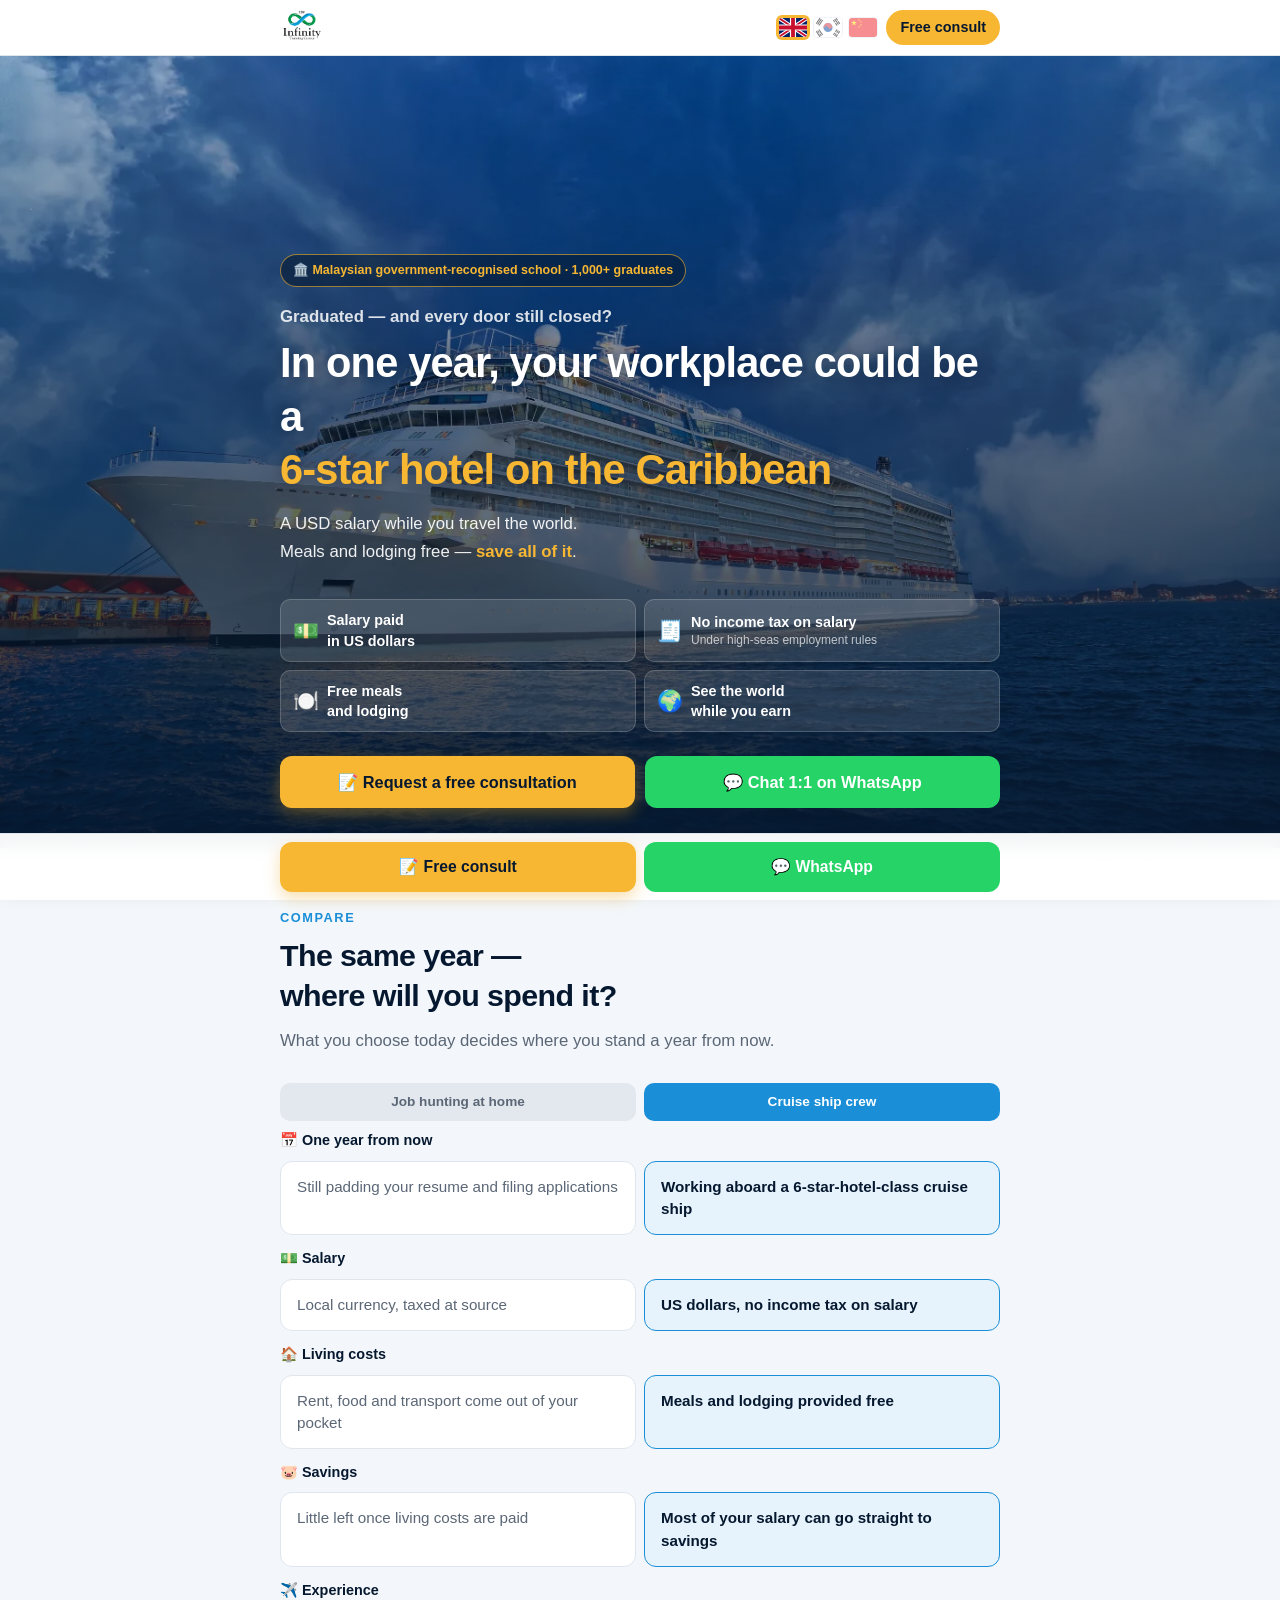
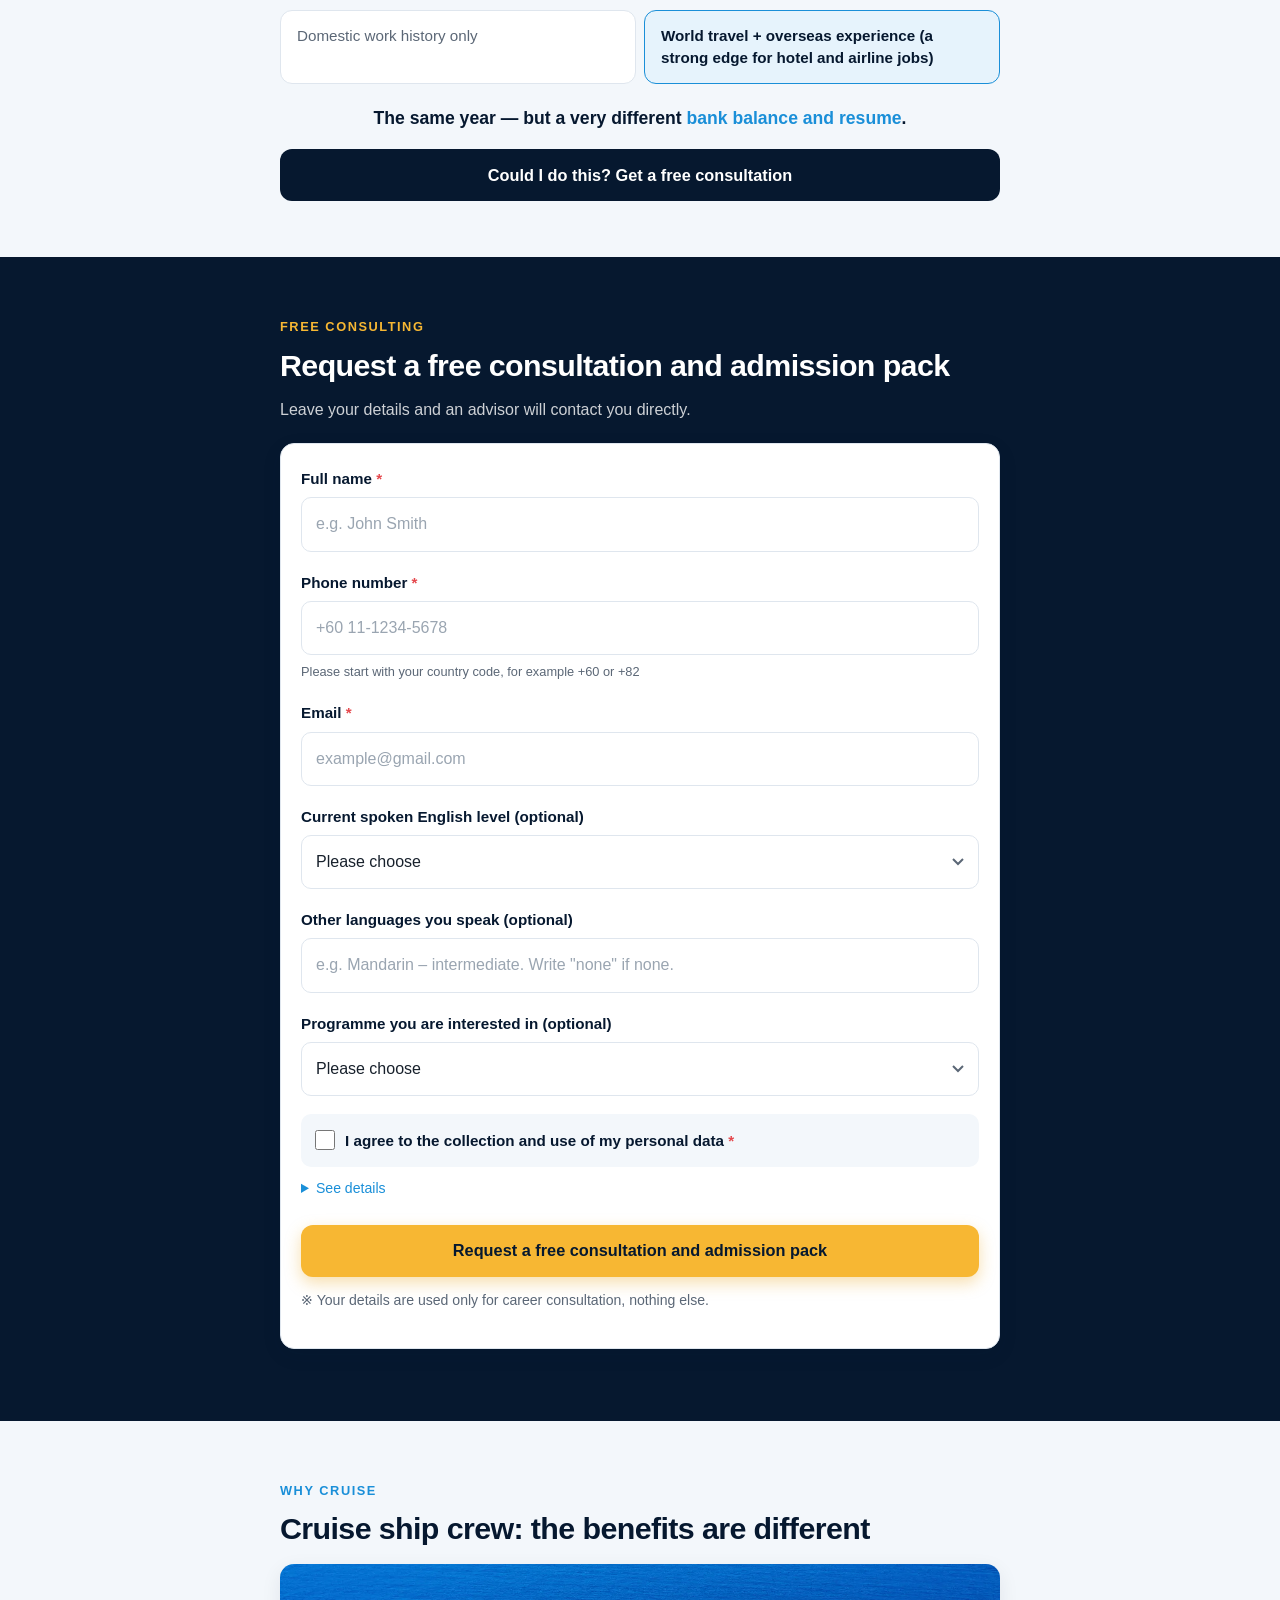
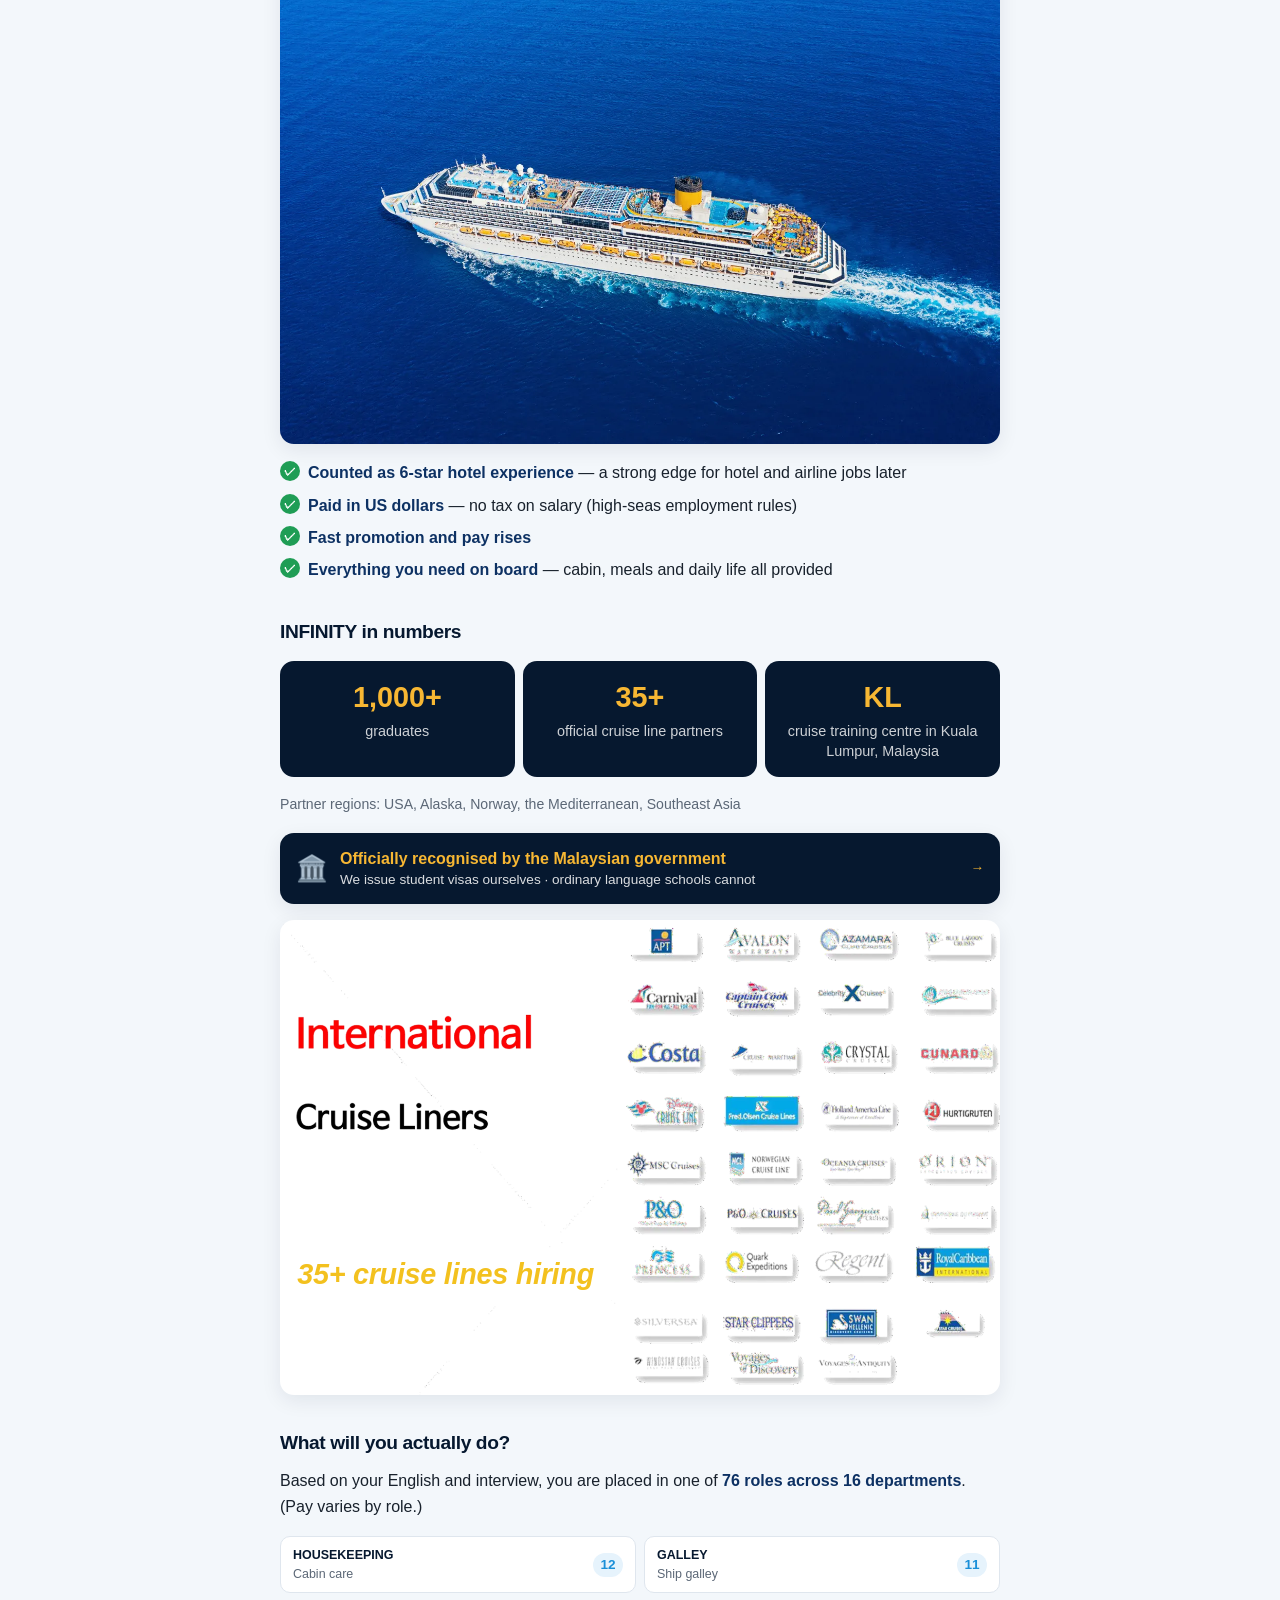
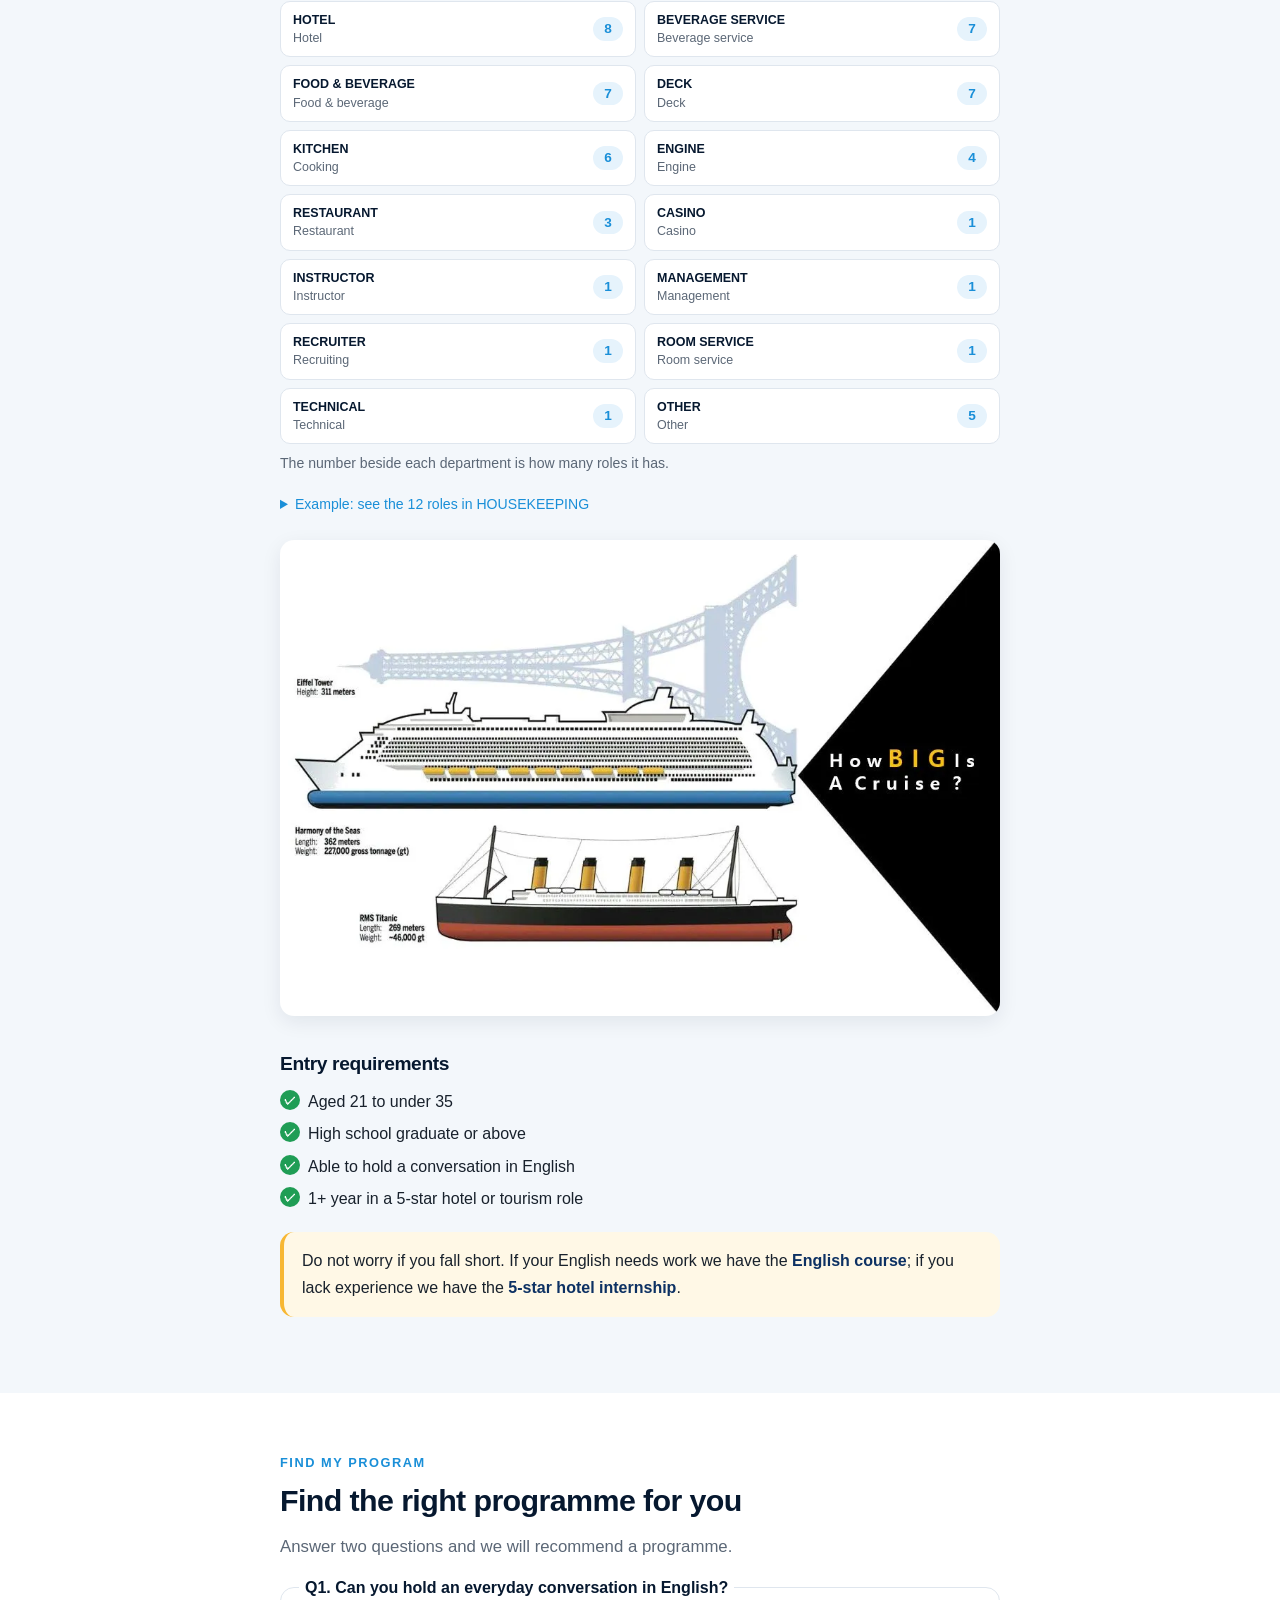
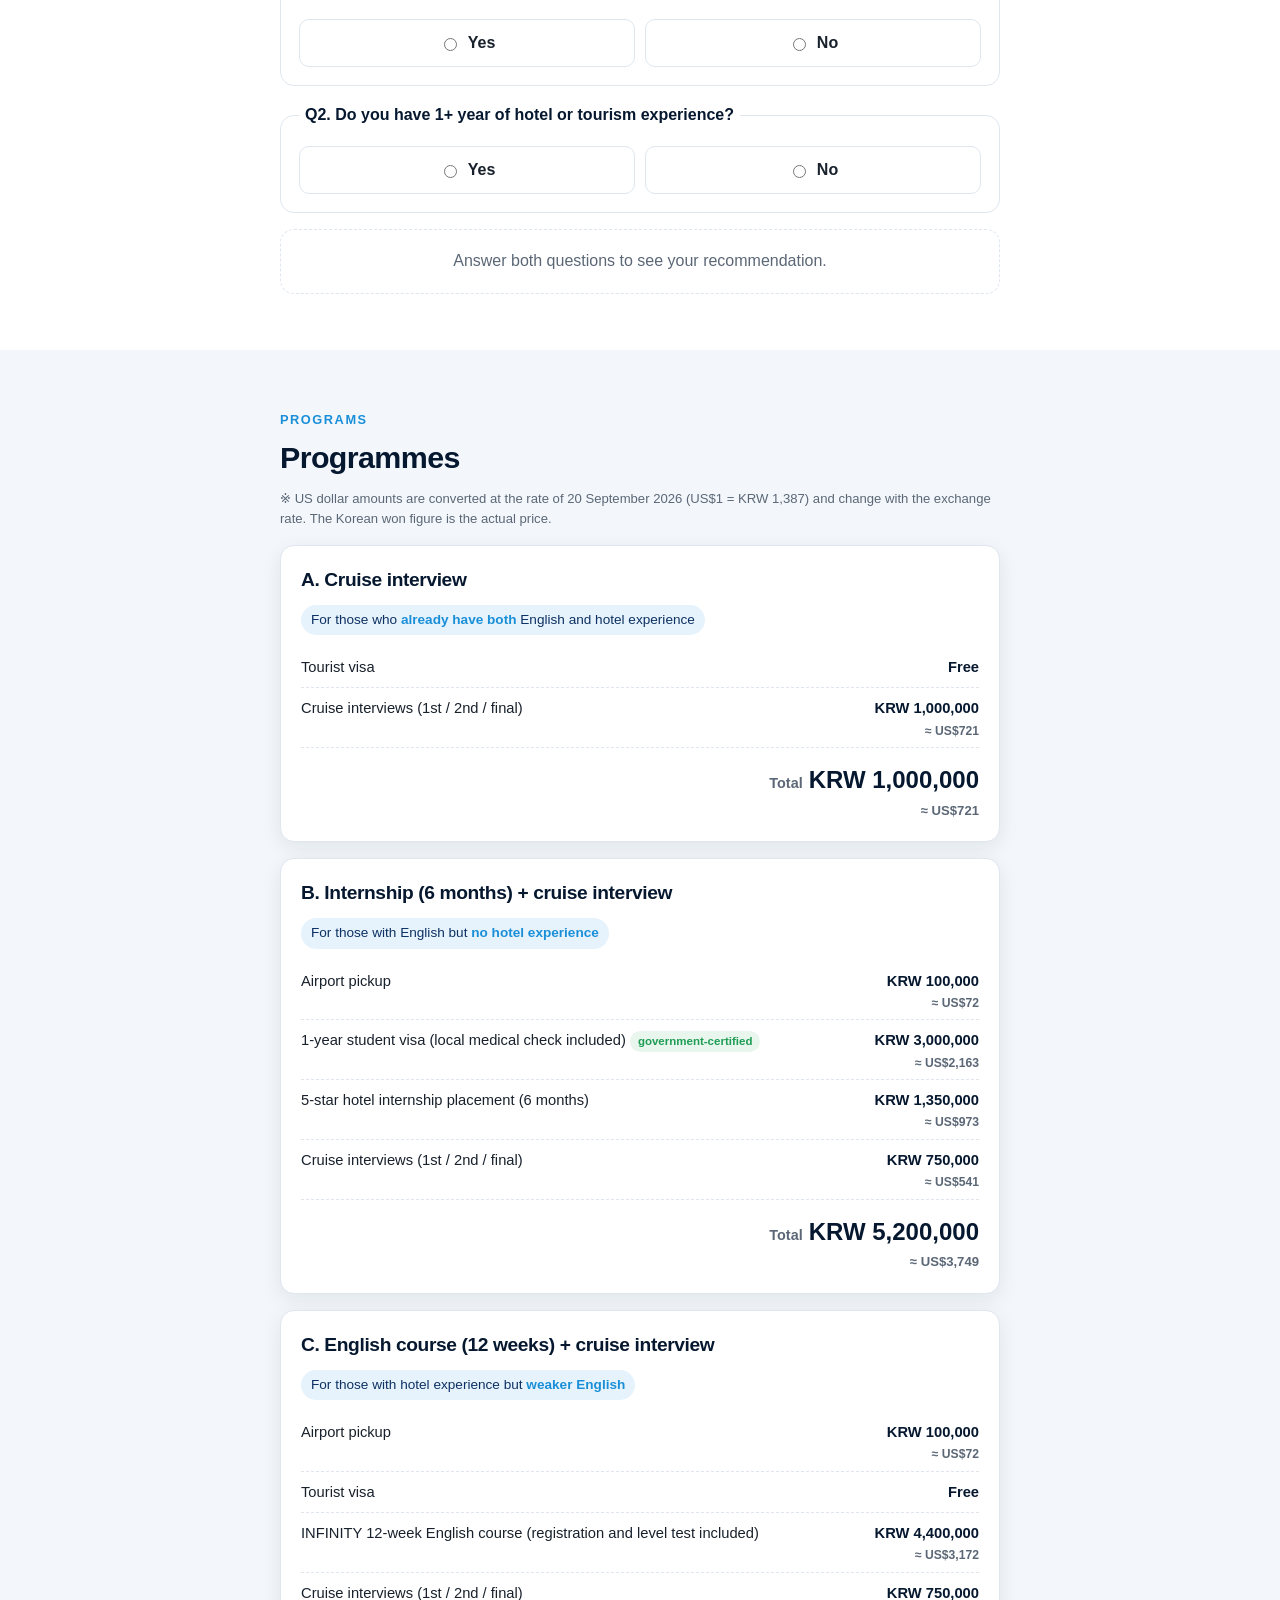
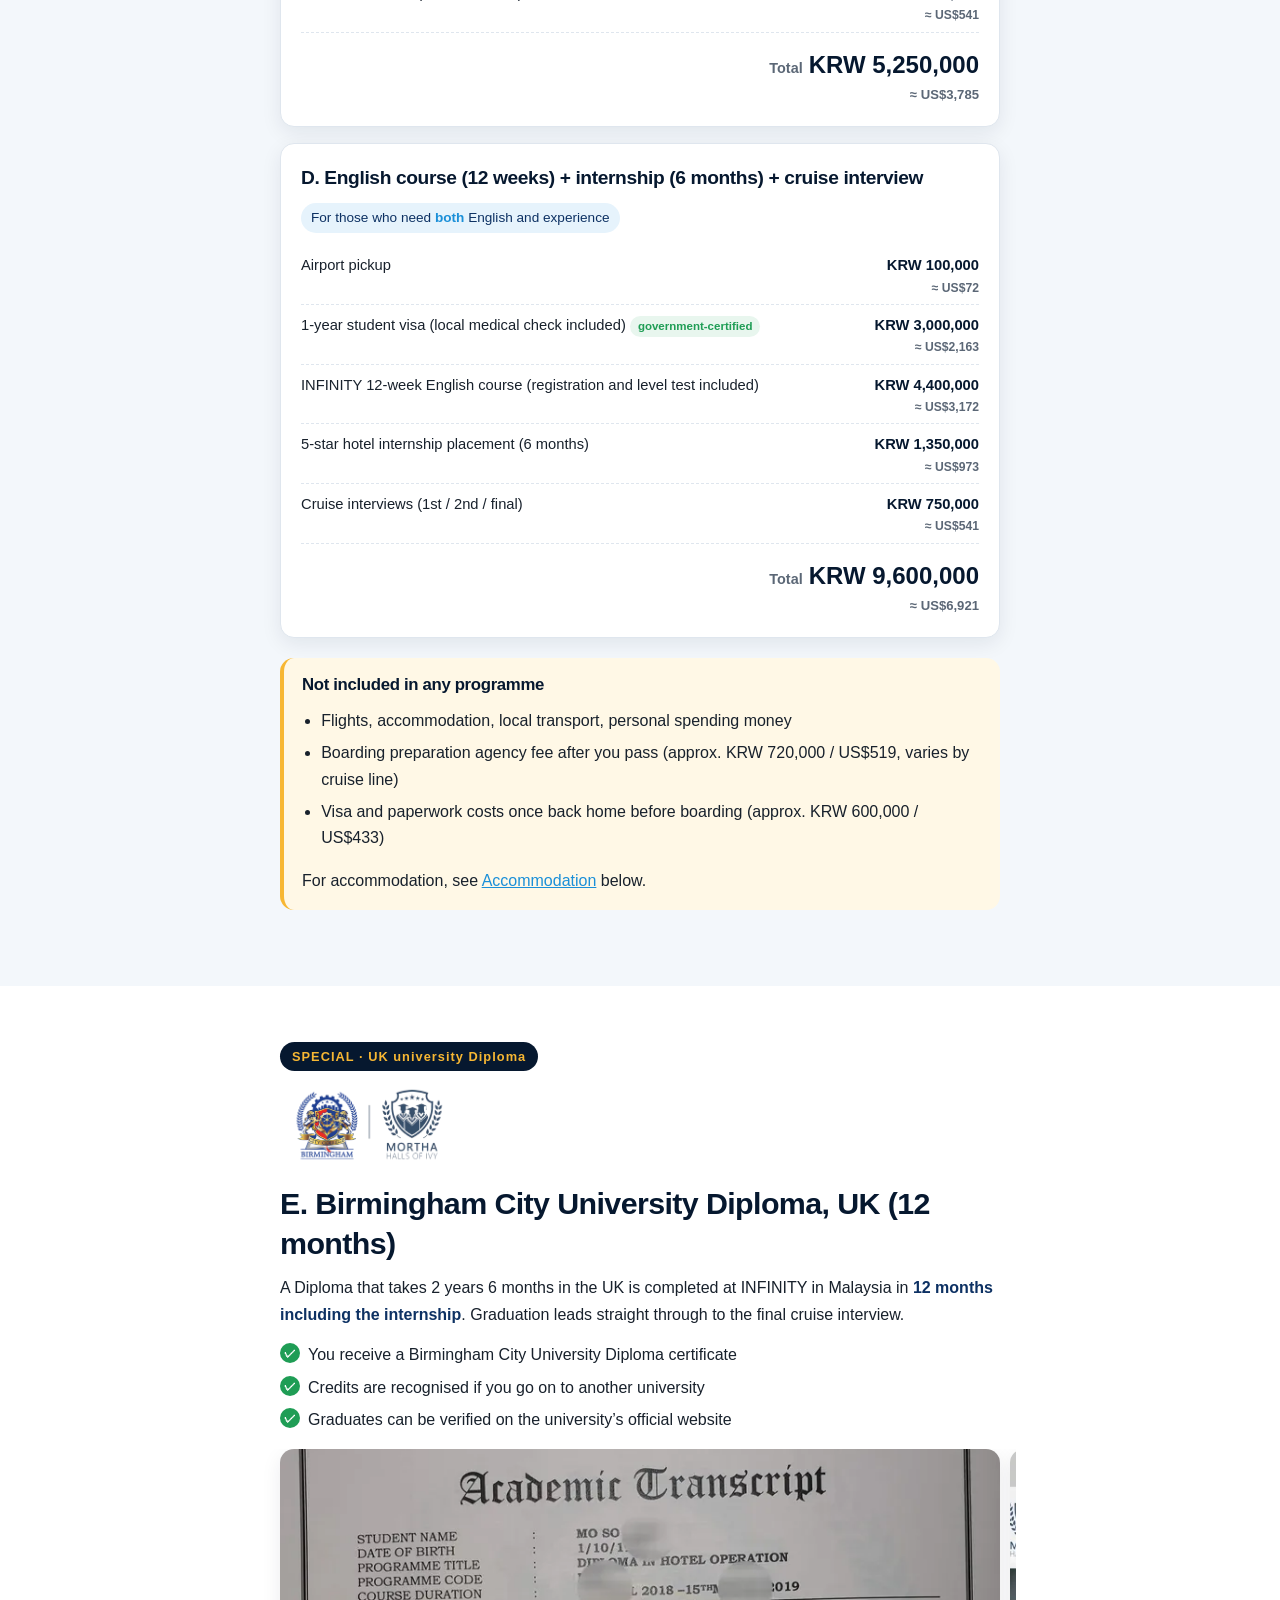
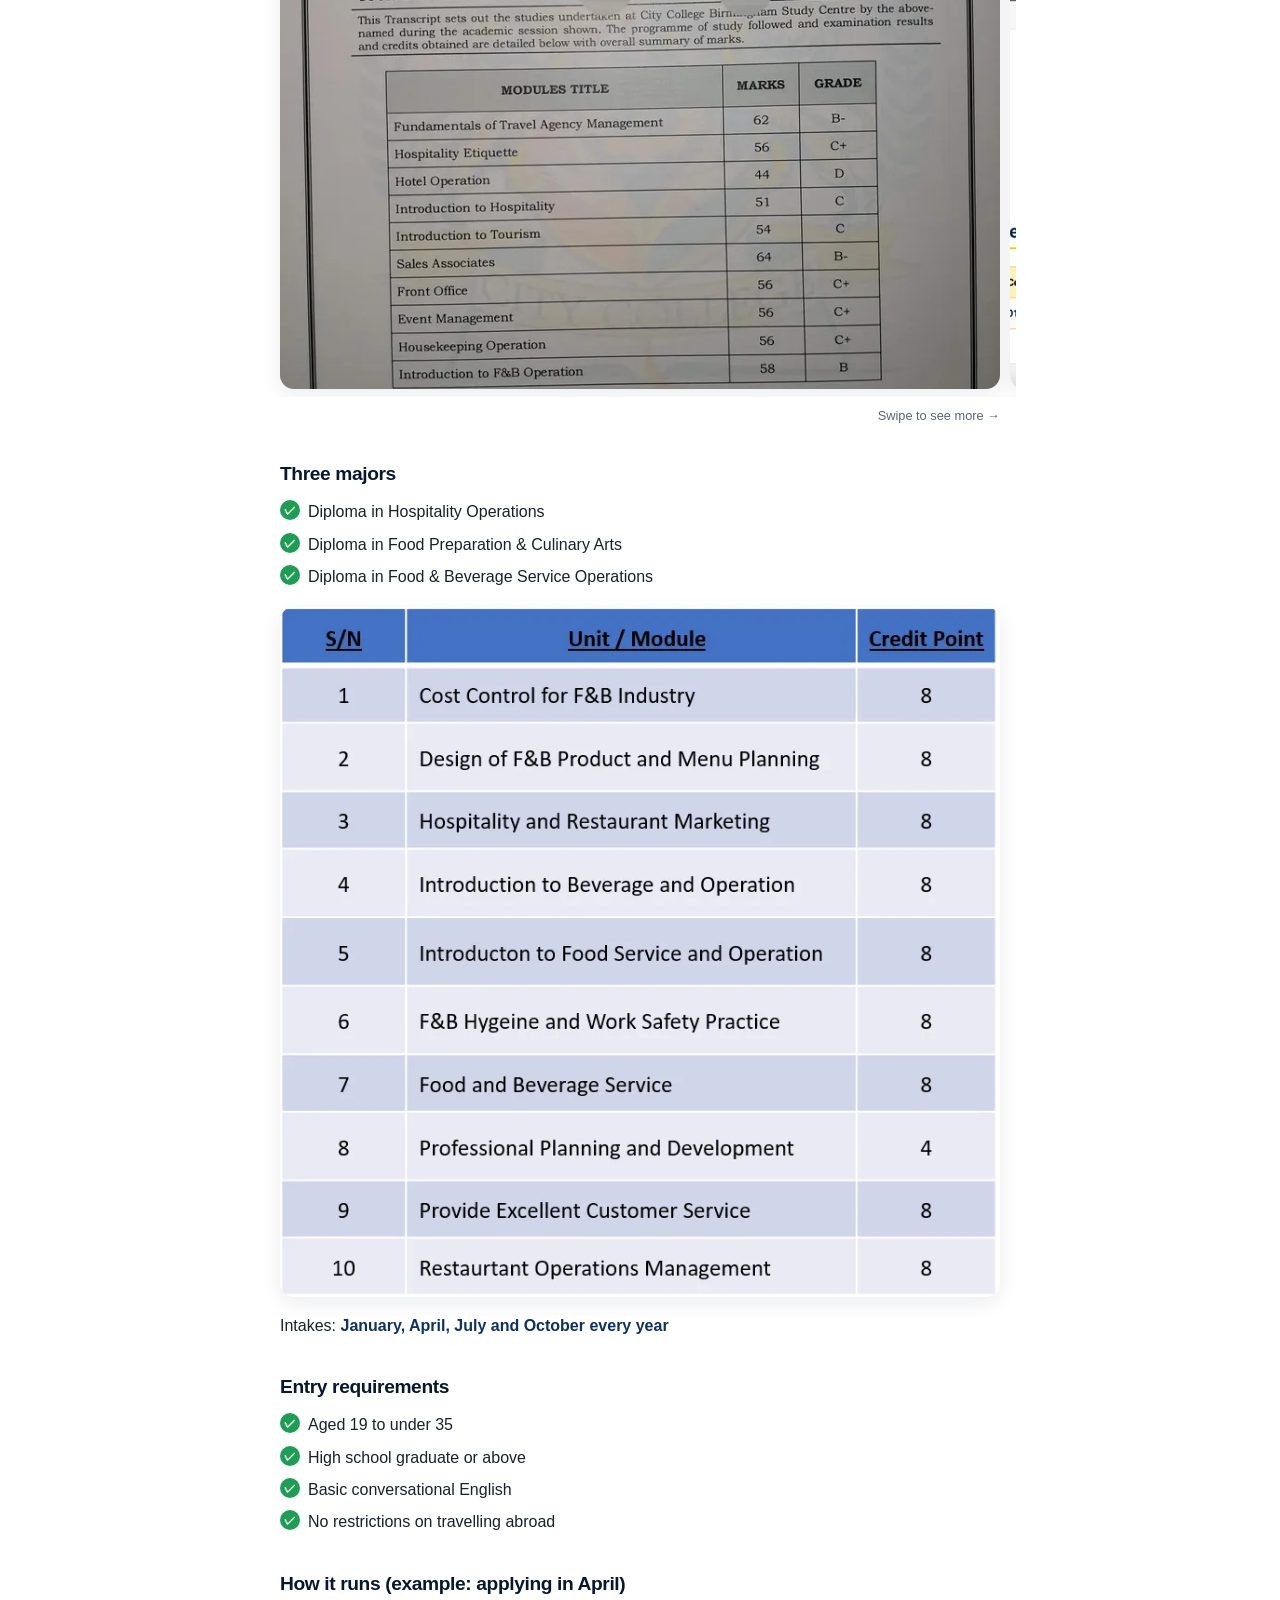
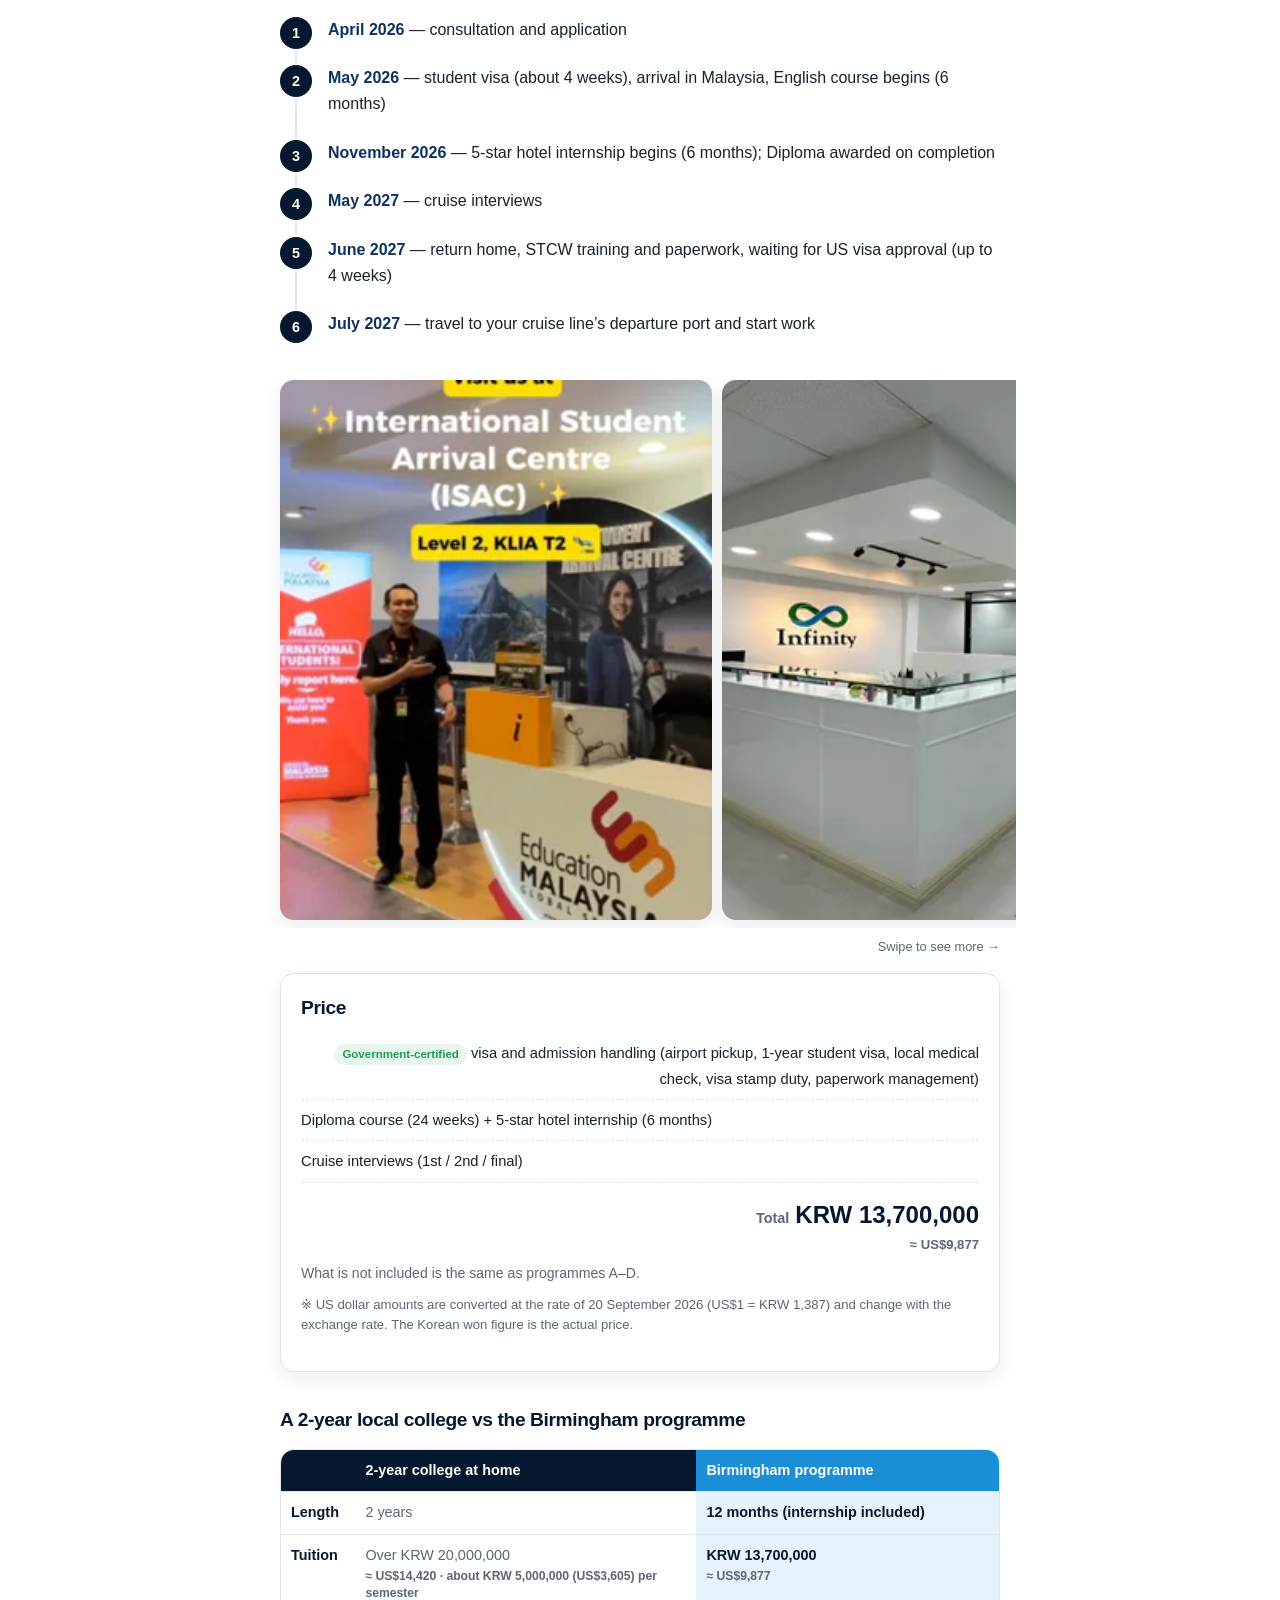
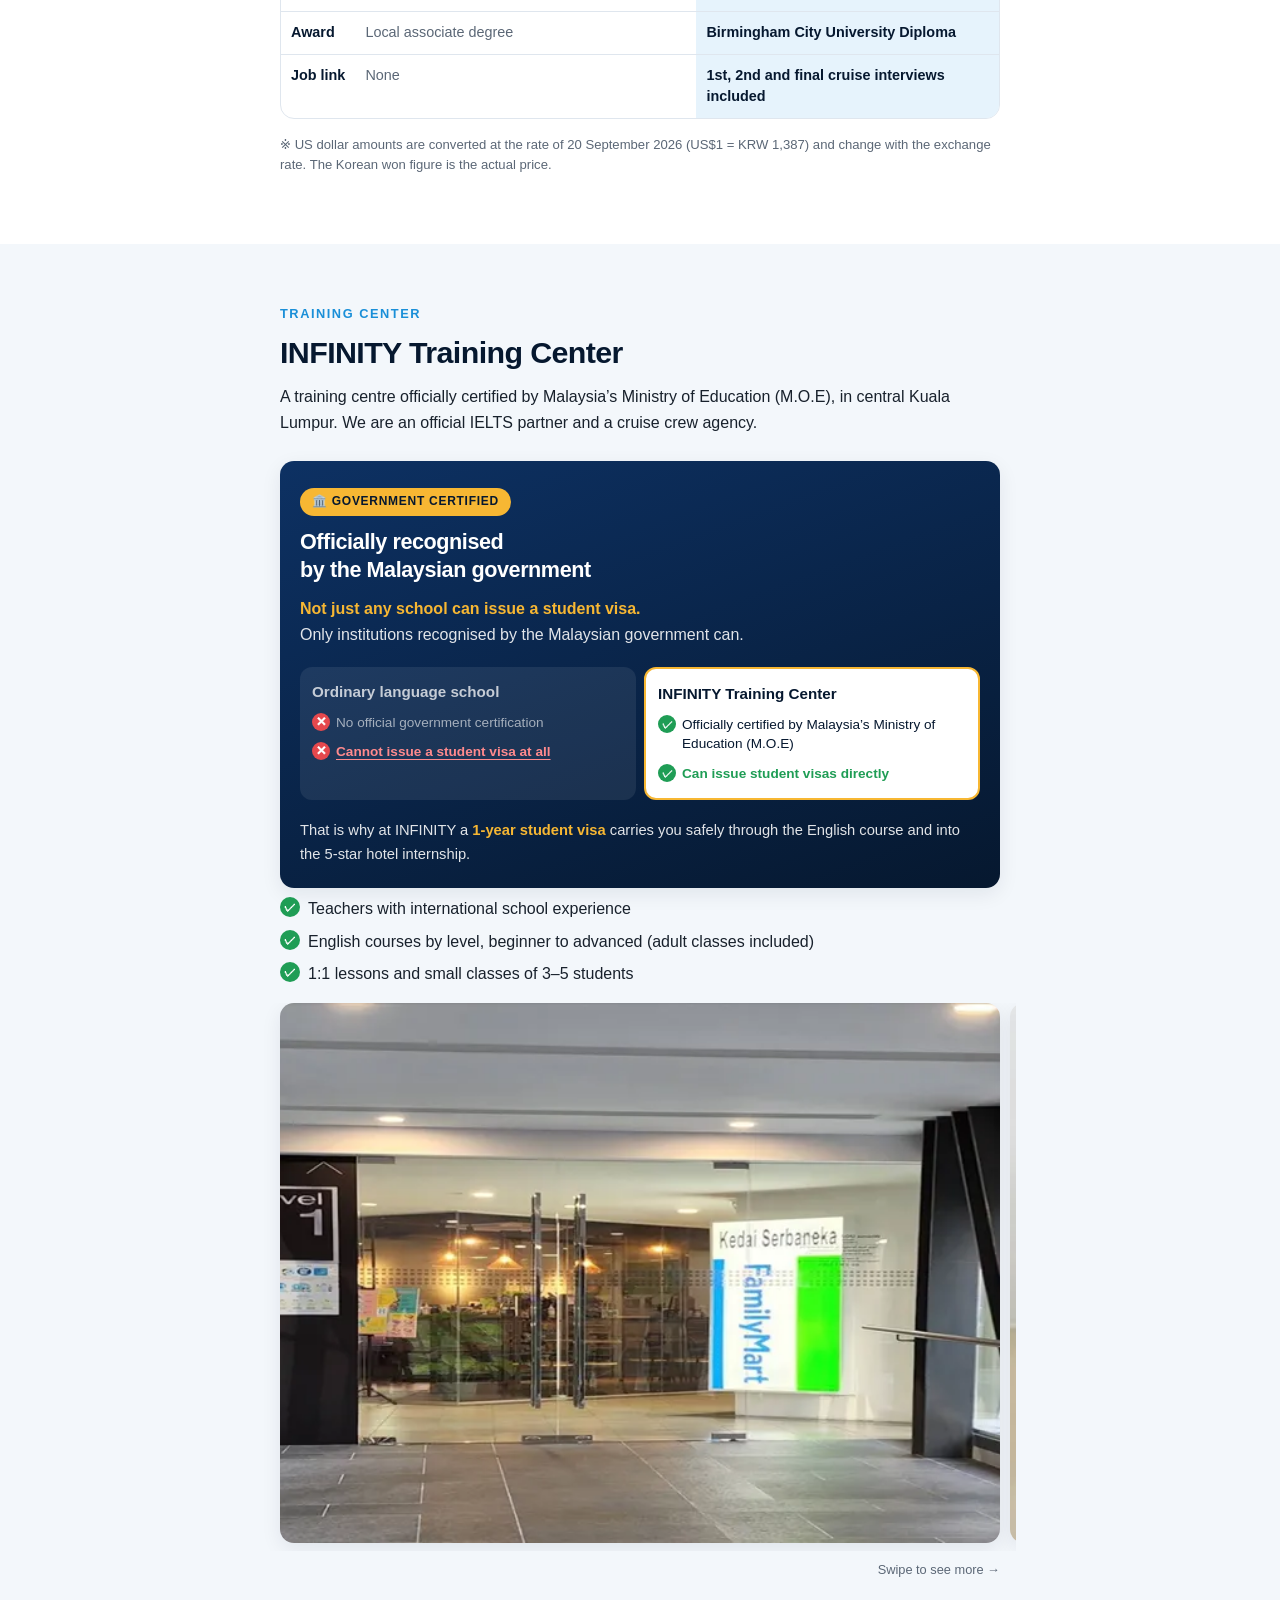
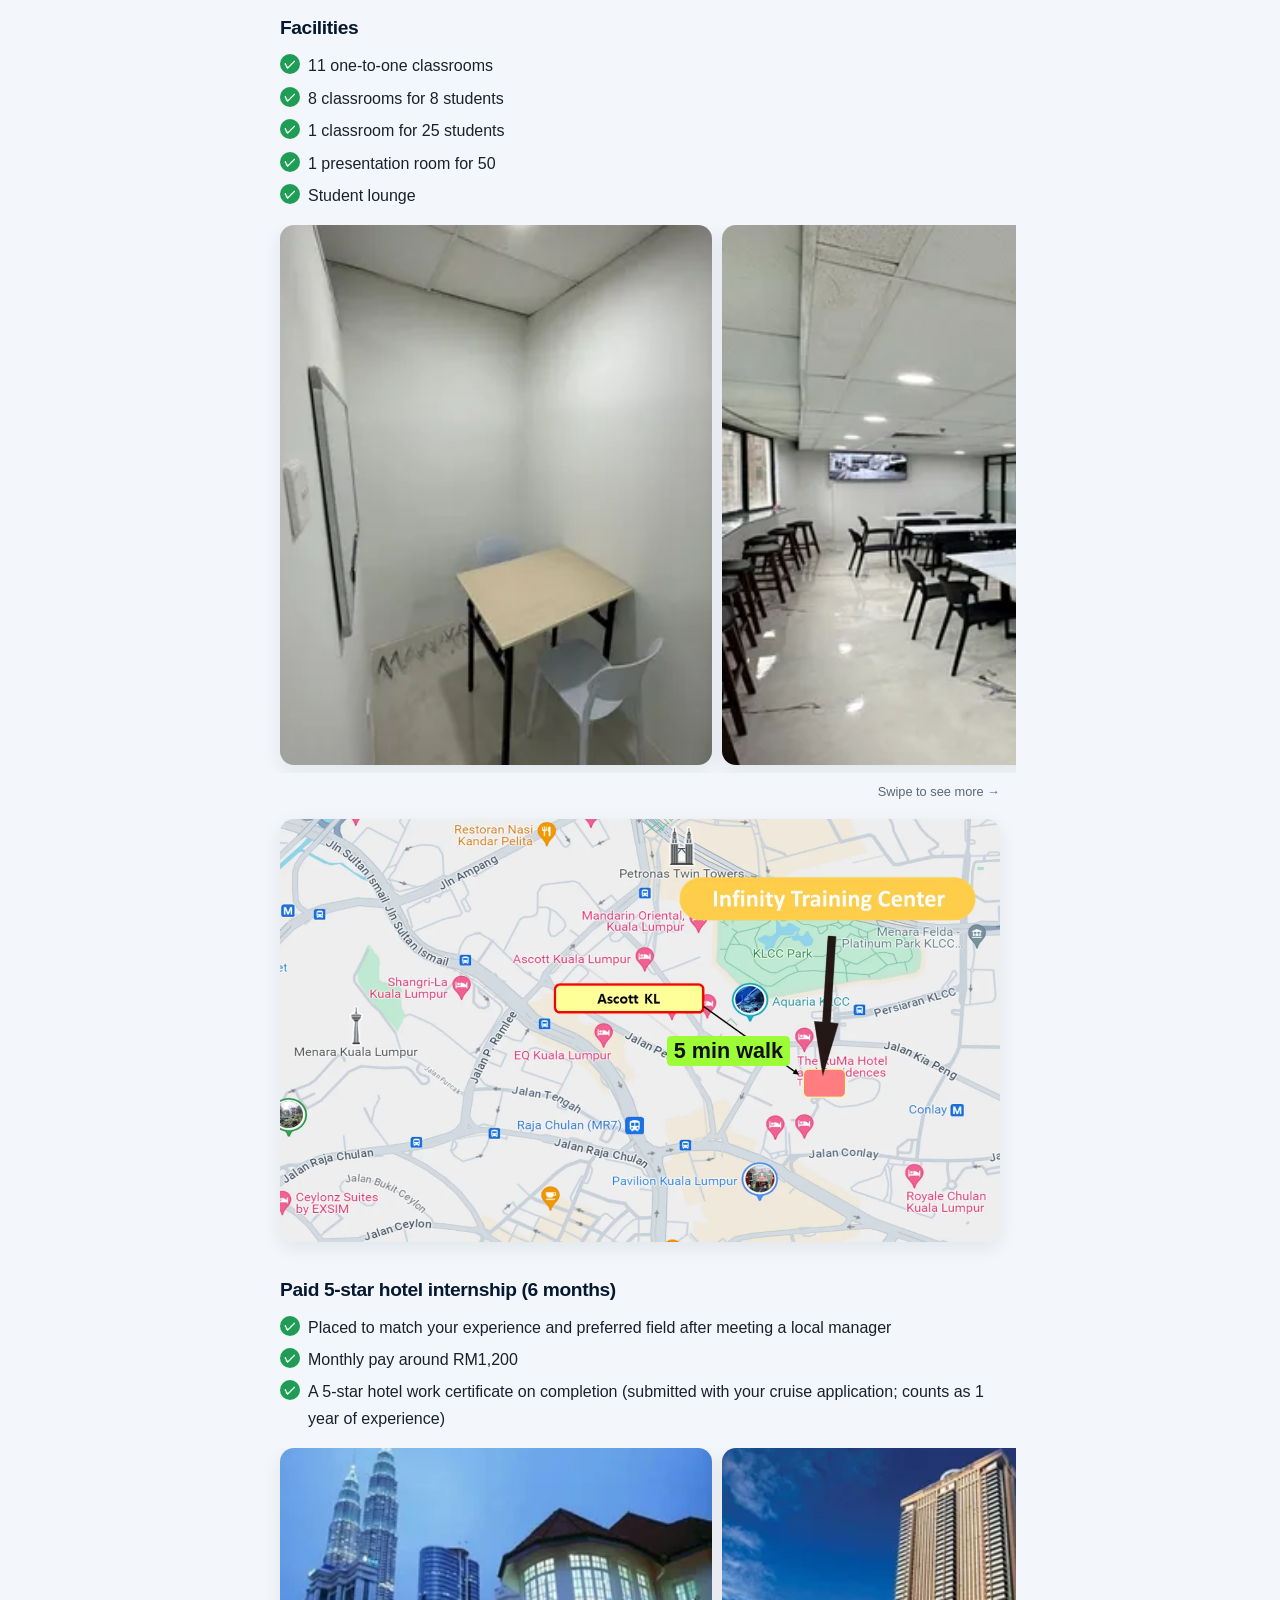
==== commit 8a4134a0: "다국어 지원 추가 (12단계): 영어·중국어 화면에 보이는 모든 글(417개)을 영어·중국어로 번역하고, 화면 위 국기 버튼으로 바로 바꿀 수 있게 했습니다.  - 처음 들어온 사" ====
--- a/index.html
+++ b/index.html
@@ -3,8 +3,8 @@
 <head>
   <meta charset="UTF-8">
   <meta name="viewport" content="width=device-width, initial-scale=1, viewport-fit=cover">
-  <title>INFINITY Program | 국제 크루즈 승무원 취업</title>
-  <meta name="description" content="대학 졸업 후 꽉 막힌 취업 문, 1년 뒤 당신의 출근지는 카리브해 위 6성급 호텔입니다. INFINITY Program 무료 상담 신청.">
+  <title data-i18n="meta.title">INFINITY Program | 국제 크루즈 승무원 취업</title>
+  <meta name="description" data-i18n-content="meta.desc" content="대학 졸업 후 꽉 막힌 취업 문, 1년 뒤 당신의 출근지는 카리브해 위 6성급 호텔입니다. INFINITY Program 무료 상담 신청.">
   <meta name="theme-color" content="#06182f">
   <!-- 카카오톡·페이스북 등에 링크를 보낼 때 뜨는 미리보기 카드 (11단계) -->
   <meta property="og:type" content="website">
@@ -27,123 +27,124 @@
 
   <!-- ===== 상단 로고 바 ===== -->
   <header class="site-header">
-    <a href="#hero"><img src="images/photos/logo-infinity.webp" alt="INFINITY Program 로고" class="logo"></a>
-    <a href="#apply" class="header-cta">무료 상담</a>
+    <a href="#hero"><img src="images/photos/logo-infinity.webp" alt="INFINITY Program 로고" data-i18n-alt="header.logoAlt" class="logo"></a>
+    <div id="lang-switch" class="lang-switch" role="group" aria-label="Language"></div>
+    <a href="#apply" class="header-cta" data-i18n="header.cta">무료 상담</a>
   </header>
 
   <main>
 
     <!-- ===== 1. 첫 화면 (후킹 타이틀) ===== -->
     <section id="hero" class="hero">
-      <img src="images/photos/ship-hero.webp" alt="바다 위 크루즈" class="hero-bg">
-      <a href="#gov-certified" class="hero-trust">🏛️ 말레이시아 정부 인정 교육기관 · 졸업생 1,000명+</a>
-      <p class="hero-kicker">대학 졸업 후 꽉 막힌 취업 문,</p>
+      <img src="images/photos/ship-hero.webp" alt="바다 위 크루즈" data-i18n-alt="hero.bgAlt" class="hero-bg">
+      <a href="#gov-certified" class="hero-trust" data-i18n="hero.trust">🏛️ 말레이시아 정부 인정 교육기관 · 졸업생 1,000명+</a>
+      <p class="hero-kicker" data-i18n="hero.kicker">대학 졸업 후 꽉 막힌 취업 문,</p>
       <!-- nowrap: 이 묶음 안에서는 줄이 바뀌지 않게 (핸드폰에서 "호텔"만 떨어지는 문제 해결) -->
-      <h1>1년 뒤, 당신의 출근지는<br><em><span class="nowrap">카리브해 위</span> <span class="nowrap">6성급 호텔</span></em>입니다</h1>
-      <p class="hero-sub">세계일주를 하며 받는 달러 월급,<br>숙식은 무료이니 <strong>모두 저축</strong>하세요</p>
+      <h1 data-i18n="hero.h1">1년 뒤, 당신의 출근지는<br><em><span class="nowrap">카리브해 위</span> <span class="nowrap">6성급 호텔</span></em>입니다</h1>
+      <p class="hero-sub" data-i18n="hero.sub">세계일주를 하며 받는 달러 월급,<br>숙식은 무료이니 <strong>모두 저축</strong>하세요</p>
 
       <ul class="benefits">
-        <li><i aria-hidden="true">💵</i><span>달러(USD)로<br>받는 월급</span></li>
-        <li><i aria-hidden="true">🧾</i><span>급여 소득세 없음<small>공해상 근무 규정</small></span></li>
-        <li><i aria-hidden="true">🍽️</i><span>숙식<br>무료 제공</span></li>
-        <li><i aria-hidden="true">🌍</i><span>월급 받으며<br>세계일주</span></li>
+        <li><i aria-hidden="true">💵</i><span data-i18n="hero.b1">달러(USD)로<br>받는 월급</span></li>
+        <li><i aria-hidden="true">🧾</i><span data-i18n="hero.b2">급여 소득세 없음<small>공해상 근무 규정</small></span></li>
+        <li><i aria-hidden="true">🍽️</i><span data-i18n="hero.b3">숙식<br>무료 제공</span></li>
+        <li><i aria-hidden="true">🌍</i><span data-i18n="hero.b4">월급 받으며<br>세계일주</span></li>
       </ul>
 
       <div class="btn-row">
-        <a href="#apply" class="btn btn-primary">📝 무료 상담 신청하기</a>
-        <a href="https://open.kakao.com/o/sdRMEuIi" target="_blank" rel="noopener" class="btn btn-kakao">💬 실시간 1:1 카톡 문의</a>
+        <a href="#apply" class="btn btn-primary" data-i18n="hero.btnApply">📝 무료 상담 신청하기</a>
+        <a href="https://open.kakao.com/o/sdRMEuIi" target="_blank" rel="noopener" class="btn btn-kakao" data-i18n="hero.btnChat" data-i18n-href="hero.btnChat.href">💬 실시간 1:1 카톡 문의</a>
       </div>
     </section>
 
     <!-- ===== 2. 현실 비교 ===== -->
     <section id="compare">
       <span class="eyebrow">COMPARE</span>
-      <h2>같은 1년,<br>어디에서 보내시겠어요?</h2>
-      <p class="lead">지금 선택에 따라 1년 뒤 모습이 완전히 달라집니다.</p>
+      <h2 data-i18n="cmp.h2">같은 1년,<br>어디에서 보내시겠어요?</h2>
+      <p class="lead" data-i18n="cmp.lead">지금 선택에 따라 1년 뒤 모습이 완전히 달라집니다.</p>
 
       <!-- 핸드폰에서 읽기 쉽게 표 대신 "항목별 좌우 비교" 카드로 만들었습니다 -->
       <div class="vs">
         <div class="vs-head" aria-hidden="true">
-          <span>국내 취업 준비</span>
-          <span class="is-us">국제 크루즈 승무원</span>
+          <span data-i18n="cmp.them">국내 취업 준비</span>
+          <span class="is-us" data-i18n="cmp.us">국제 크루즈 승무원</span>
         </div>
 
         <div class="vs-row">
-          <p class="vs-label">📅 1년 뒤 모습</p>
-          <p class="vs-cell is-them"><span class="sr-only">국내 취업 준비: </span>여전히 스펙 쌓기와 지원서 작성</p>
-          <p class="vs-cell is-us"><span class="sr-only">국제 크루즈 승무원: </span>6성급 호텔급 크루즈에서 근무</p>
+          <p class="vs-label" data-i18n="cmp.r1">📅 1년 뒤 모습</p>
+          <p class="vs-cell is-them" data-i18n="cmp.r1a"><span class="sr-only">국내 취업 준비: </span>여전히 스펙 쌓기와 지원서 작성</p>
+          <p class="vs-cell is-us" data-i18n="cmp.r1b"><span class="sr-only">국제 크루즈 승무원: </span>6성급 호텔급 크루즈에서 근무</p>
         </div>
         <div class="vs-row">
-          <p class="vs-label">💵 월급</p>
-          <p class="vs-cell is-them"><span class="sr-only">국내 취업 준비: </span>원화, 세금 공제</p>
-          <p class="vs-cell is-us"><span class="sr-only">국제 크루즈 승무원: </span>달러(USD), 급여 소득세 없음</p>
+          <p class="vs-label" data-i18n="cmp.r2">💵 월급</p>
+          <p class="vs-cell is-them" data-i18n="cmp.r2a"><span class="sr-only">국내 취업 준비: </span>원화, 세금 공제</p>
+          <p class="vs-cell is-us" data-i18n="cmp.r2b"><span class="sr-only">국제 크루즈 승무원: </span>달러(USD), 급여 소득세 없음</p>
         </div>
         <div class="vs-row">
-          <p class="vs-label">🏠 생활비</p>
-          <p class="vs-cell is-them"><span class="sr-only">국내 취업 준비: </span>월세·식비·교통비 부담</p>
-          <p class="vs-cell is-us"><span class="sr-only">국제 크루즈 승무원: </span>숙식 무료 제공</p>
+          <p class="vs-label" data-i18n="cmp.r3">🏠 생활비</p>
+          <p class="vs-cell is-them" data-i18n="cmp.r3a"><span class="sr-only">국내 취업 준비: </span>월세·식비·교통비 부담</p>
+          <p class="vs-cell is-us" data-i18n="cmp.r3b"><span class="sr-only">국제 크루즈 승무원: </span>숙식 무료 제공</p>
         </div>
         <div class="vs-row">
-          <p class="vs-label">🐷 저축</p>
-          <p class="vs-cell is-them"><span class="sr-only">국내 취업 준비: </span>생활비를 빼면 남는 돈이 적음</p>
-          <p class="vs-cell is-us"><span class="sr-only">국제 크루즈 승무원: </span>월급 대부분 저축 가능</p>
+          <p class="vs-label" data-i18n="cmp.r4">🐷 저축</p>
+          <p class="vs-cell is-them" data-i18n="cmp.r4a"><span class="sr-only">국내 취업 준비: </span>생활비를 빼면 남는 돈이 적음</p>
+          <p class="vs-cell is-us" data-i18n="cmp.r4b"><span class="sr-only">국제 크루즈 승무원: </span>월급 대부분 저축 가능</p>
         </div>
         <div class="vs-row">
-          <p class="vs-label">✈️ 경험</p>
-          <p class="vs-cell is-them"><span class="sr-only">국내 취업 준비: </span>국내 경력</p>
-          <p class="vs-cell is-us"><span class="sr-only">국제 크루즈 승무원: </span>세계일주 + 해외 경력 (호텔·항공사 취업에 유리)</p>
-        </div>
-      </div>
-
-      <p class="vs-punch">같은 1년, <b>통장과 이력서</b>가 달라집니다.</p>
-      <a href="#apply" class="btn btn-navy btn-block">나도 가능할까? 무료 상담 받아보기</a>
+          <p class="vs-label" data-i18n="cmp.r5">✈️ 경험</p>
+          <p class="vs-cell is-them" data-i18n="cmp.r5a"><span class="sr-only">국내 취업 준비: </span>국내 경력</p>
+          <p class="vs-cell is-us" data-i18n="cmp.r5b"><span class="sr-only">국제 크루즈 승무원: </span>세계일주 + 해외 경력 (호텔·항공사 취업에 유리)</p>
+        </div>
+      </div>
+
+      <p class="vs-punch" data-i18n="cmp.punch">같은 1년, <b>통장과 이력서</b>가 달라집니다.</p>
+      <a href="#apply" class="btn btn-navy btn-block" data-i18n="cmp.cta">나도 가능할까? 무료 상담 받아보기</a>
     </section>
 
     <!-- ===== 3. 무료 상담 신청서 ===== -->
     <section id="apply">
       <span class="eyebrow">FREE CONSULTING</span>
-      <h2>무료 상담 및 입학 자료 신청하기</h2>
-      <p>신청서를 남겨 주시면 담당자가 직접 연락드립니다.</p>
+      <h2 data-i18n="form.h2">무료 상담 및 입학 자료 신청하기</h2>
+      <p data-i18n="form.lead">신청서를 남겨 주시면 담당자가 직접 연락드립니다.</p>
 
       <!-- 입력 검사는 js/form.js (5단계), 구글 시트 저장은 apps-script/Code.gs (8단계) -->
       <!-- novalidate: 브라우저 기본 경고 대신, 우리가 만든 한국어 안내 문구를 보여 주기 위해 -->
       <form id="apply-form" class="card form-card" novalidate>
-        <label>성명 <span class="req">*</span>
-          <input type="text" name="name" placeholder="홍길동" autocomplete="name" maxlength="40" required>
+        <label><span data-i18n="form.name">성명</span> <span class="req">*</span>
+          <input type="text" name="name" placeholder="홍길동" data-i18n-ph="form.name.ph" autocomplete="name" maxlength="40" required>
         </label>
 
-        <label>연락처 <span class="req">*</span>
-          <input type="tel" name="phone" placeholder="010-1234-5678" autocomplete="tel" maxlength="20" required>
-          <small class="hint">해외 번호는 +60처럼 국가번호부터 입력해 주세요</small>
+        <label><span data-i18n="form.phone">연락처</span> <span class="req">*</span>
+          <input type="tel" name="phone" placeholder="010-1234-5678" data-i18n-ph="form.phone.ph" autocomplete="tel" maxlength="20" required>
+          <small class="hint" data-i18n="form.phone.hint">해외 번호는 +60처럼 국가번호부터 입력해 주세요</small>
         </label>
 
-        <label>이메일 <span class="req">*</span>
+        <label><span data-i18n="form.email">이메일</span> <span class="req">*</span>
           <input type="email" name="email" placeholder="example@gmail.com" autocomplete="email" autocapitalize="off" spellcheck="false" maxlength="100" required>
         </label>
 
-        <label>현재 영어 회화 수준 (선택)
+        <label><span data-i18n="form.eng">현재 영어 회화 수준 (선택)</span>
           <select name="englishLevel">
-            <option value="">선택해 주세요</option>
-            <option>기초 (인사 정도 가능)</option>
-            <option>초급 (간단한 대화 가능)</option>
-            <option>중급 (일상 대화 가능)</option>
-            <option>상급 (업무 대화 가능)</option>
+            <option value="" data-i18n="form.choose">선택해 주세요</option>
+            <option value="기초 (인사 정도 가능)" data-i18n="form.eng1">기초 (인사 정도 가능)</option>
+            <option value="초급 (간단한 대화 가능)" data-i18n="form.eng2">초급 (간단한 대화 가능)</option>
+            <option value="중급 (일상 대화 가능)" data-i18n="form.eng3">중급 (일상 대화 가능)</option>
+            <option value="상급 (업무 대화 가능)" data-i18n="form.eng4">상급 (업무 대화 가능)</option>
           </select>
         </label>
 
-        <label>가능 언어 (선택)
-          <input type="text" name="languages" placeholder="예) 중국어 - 중급, 없으면 '없음'이라고 적어주세요" maxlength="100">
+        <label><span data-i18n="form.langs">가능 언어 (선택)</span>
+          <input type="text" name="languages" placeholder="예) 중국어 - 중급, 없으면 '없음'이라고 적어주세요" data-i18n-ph="form.langs.ph" maxlength="100">
         </label>
 
-        <label>관심 프로그램 (선택)
+        <label><span data-i18n="form.prog">관심 프로그램 (선택)</span>
           <select name="program">
-            <option value="">선택해 주세요</option>
-            <option>크루즈 면접</option>
-            <option>인턴십(6개월) + 크루즈 면접</option>
-            <option>영어연수(12주) + 크루즈 면접</option>
-            <option>영어연수(12주) + 인턴십(6개월) + 크루즈 면접</option>
-            <option>버밍험 Diploma (12개월)</option>
-            <option>아직 모르겠어요</option>
+            <option value="" data-i18n="form.choose2">선택해 주세요</option>
+            <option value="크루즈 면접" data-i18n="form.prog.a">크루즈 면접</option>
+            <option value="인턴십(6개월) + 크루즈 면접" data-i18n="form.prog.b">인턴십(6개월) + 크루즈 면접</option>
+            <option value="영어연수(12주) + 크루즈 면접" data-i18n="form.prog.c">영어연수(12주) + 크루즈 면접</option>
+            <option value="영어연수(12주) + 인턴십(6개월) + 크루즈 면접" data-i18n="form.prog.d">영어연수(12주) + 인턴십(6개월) + 크루즈 면접</option>
+            <option value="버밍험 Diploma (12개월)" data-i18n="form.prog.e">버밍험 Diploma (12개월)</option>
+            <option value="아직 모르겠어요" data-i18n="form.prog.x">아직 모르겠어요</option>
           </select>
         </label>
 
@@ -154,75 +155,79 @@
 
         <label class="agree">
           <input type="checkbox" name="agree" required>
-          <span>개인정보 수집·이용에 동의합니다 <span class="req">*</span></span>
+          <span><span data-i18n="form.agree">개인정보 수집·이용에 동의합니다</span> <span class="req">*</span></span>
         </label>
         <details>
-          <summary>내용 보기</summary>
+          <summary data-i18n="form.agree.more">내용 보기</summary>
           <ul>
-            <li>수집 항목: 성명, 연락처, 이메일, 영어 회화 수준, 가능 언어, 관심 프로그램</li>
-            <li>이용 목적: 취업 상담 및 입학 자료 안내</li>
-            <li>보관 기간: 상담 종료 후 1년 (요청 시 즉시 삭제)</li>
-            <li>동의하지 않으실 수 있으며, 이 경우 상담 신청이 제한됩니다.</li>
+            <li data-i18n="form.pp1">수집 항목: 성명, 연락처, 이메일, 영어 회화 수준, 가능 언어, 관심 프로그램</li>
+            <li data-i18n="form.pp2">이용 목적: 취업 상담 및 입학 자료 안내</li>
+            <li data-i18n="form.pp3">보관 기간: 상담 종료 후 1년 (요청 시 즉시 삭제)</li>
+            <li data-i18n="form.pp4">동의하지 않으실 수 있으며, 이 경우 상담 신청이 제한됩니다.</li>
           </ul>
         </details>
 
-        <button type="submit" class="btn btn-primary btn-block">무료 상담 및 입학 자료 신청하기</button>
+        <button type="submit" class="btn btn-primary btn-block" data-i18n="form.submit">무료 상담 및 입학 자료 신청하기</button>
         <!-- 검사 결과(오류 안내 / 완료 안내)가 여기에 나타납니다 -->
         <p id="form-status" class="form-status" role="status" aria-live="polite" hidden></p>
-        <p class="note" style="margin-top:12px">※ 입력하신 정보는 취업 상담 외 목적으로 사용되지 않습니다.</p>
+        <p class="note" style="margin-top:12px" data-i18n="form.foot">※ 입력하신 정보는 취업 상담 외 목적으로 사용되지 않습니다.</p>
       </form>
     </section>
 
     <!-- ===== 4. 국제 크루즈란? ===== -->
     <section id="cruise">
       <span class="eyebrow">WHY CRUISE</span>
-      <h2>국제 크루즈 승무원, 혜택이 다릅니다</h2>
-      <img src="images/photos/ship-aerial.webp" alt="바다 위를 항해하는 크루즈" class="figure">
-
-      <ul class="check-list">
-        <li><strong>6성급 호텔로 인정</strong> — 이후 호텔·항공사 취업에 유리</li>
-        <li><strong>달러(USD)로 급여 지급</strong> — 급여 관련 세금 없음 (공해상 근무 규정)</li>
-        <li><strong>빠른 승진과 급여 상승 기회</strong></li>
-        <li><strong>모든 생활 시스템 제공</strong> — 숙소·식사 등 크루즈 안에 모두 갖춰짐</li>
-      </ul>
-
-      <h3>숫자로 보는 INFINITY</h3>
+      <h2 data-i18n="cr.h2">국제 크루즈 승무원, 혜택이 다릅니다</h2>
+      <img src="images/photos/ship-aerial.webp" alt="바다 위를 항해하는 크루즈" data-i18n-alt="cr.img1" class="figure">
+
+      <ul class="check-list">
+        <li data-i18n="cr.p1"><strong>6성급 호텔로 인정</strong> — 이후 호텔·항공사 취업에 유리</li>
+        <li data-i18n="cr.p2"><strong>달러(USD)로 급여 지급</strong> — 급여 관련 세금 없음 (공해상 근무 규정)</li>
+        <li data-i18n="cr.p3"><strong>빠른 승진과 급여 상승 기회</strong></li>
+        <li data-i18n="cr.p4"><strong>모든 생활 시스템 제공</strong> — 숙소·식사 등 크루즈 안에 모두 갖춰짐</li>
+      </ul>
+
+      <h3 data-i18n="cr.stats">숫자로 보는 INFINITY</h3>
       <ul class="stats">
-        <li><b>1,000명+</b>졸업생</li>
-        <li><b>35곳+</b>국제 크루즈 공식 파트너사</li>
-        <li><b>KL</b>말레이시아 쿠알라룸푸르의 크루즈 전문 교육센터</li>
-      </ul>
-      <p class="note">파트너사 지역: 미국, 알래스카, 노르웨이, 지중해, 동남아</p>
+        <li data-i18n="cr.s1"><b>1,000명+</b>졸업생</li>
+        <li data-i18n="cr.s2"><b>35곳+</b>국제 크루즈 공식 파트너사</li>
+        <li data-i18n="cr.s3"><b>KL</b>말레이시아 쿠알라룸푸르의 크루즈 전문 교육센터</li>
+      </ul>
+      <p class="note" data-i18n="cr.s4">파트너사 지역: 미국, 알래스카, 노르웨이, 지중해, 동남아</p>
       <a href="#gov-certified" class="gov-strip">
         <span class="gov-icon">🏛️</span>
-        <span><b>말레이시아 정부 인정 정식 교육기관</b>학생 비자 자체 발급 가능 · 일반 학원은 불가</span>
+        <span data-i18n="cr.gov"><b>말레이시아 정부 인정 정식 교육기관</b>학생 비자 자체 발급 가능 · 일반 학원은 불가</span>
         <span class="gov-arrow">→</span>
       </a>
-      <img src="images/photos/cruise-partners.webp" alt="국제 크루즈 파트너사" class="figure">
-
-      <h3>어떤 일을 하나요?</h3>
-      <p>영어와 면접 실력에 따라 <strong>16개 부서, 76개 직업</strong> 중에 배정됩니다. (직업에 따라 급여 차이가 있습니다)</p>
+      <!-- 사진 안에 박힌 한글 위에 번역 글자를 덮어 얹습니다 (12단계) -->
+      <figure class="img-overlay">
+        <img src="images/photos/cruise-partners.webp" alt="국제 크루즈 파트너사" data-i18n-alt="cr.img2" class="figure">
+        <span class="img-cap cap-partners" data-i18n="cr.img2.cap">35개사 크루즈 취업가능</span>
+      </figure>
+
+      <h3 data-i18n="cr.job">어떤 일을 하나요?</h3>
+      <p data-i18n="cr.job.lead">영어와 면접 실력에 따라 <strong>16개 부서, 76개 직업</strong> 중에 배정됩니다. (직업에 따라 급여 차이가 있습니다)</p>
       <ul class="job-grid">
-        <li><span>HOUSEKEEPING<small>객실 관리</small></span><b>12</b></li>
-        <li><span>GALLEY<small>선상 주방</small></span><b>11</b></li>
-        <li><span>HOTEL<small>호텔</small></span><b>8</b></li>
-        <li><span>BEVERAGE SERVICE<small>음료 서비스</small></span><b>7</b></li>
-        <li><span>FOOD &amp; BEVERAGE<small>식음료</small></span><b>7</b></li>
-        <li><span>DECK<small>갑판</small></span><b>7</b></li>
-        <li><span>KITCHEN<small>조리</small></span><b>6</b></li>
-        <li><span>ENGINE<small>기관</small></span><b>4</b></li>
-        <li><span>RESTAURANT<small>레스토랑</small></span><b>3</b></li>
-        <li><span>CASINO<small>카지노</small></span><b>1</b></li>
-        <li><span>INSTRUCTOR<small>강사</small></span><b>1</b></li>
-        <li><span>MANAGEMENT<small>관리직</small></span><b>1</b></li>
-        <li><span>RECRUITER<small>채용 담당</small></span><b>1</b></li>
-        <li><span>ROOM SERVICE<small>룸서비스</small></span><b>1</b></li>
-        <li><span>TECHNICAL<small>기술</small></span><b>1</b></li>
-        <li><span>OTHER<small>기타</small></span><b>5</b></li>
-      </ul>
-      <p class="note">부서 이름 옆 숫자는 그 부서의 직업 수입니다.</p>
+        <li><span>HOUSEKEEPING<small data-i18n="cr.d1">객실 관리</small></span><b>12</b></li>
+        <li><span>GALLEY<small data-i18n="cr.d2">선상 주방</small></span><b>11</b></li>
+        <li><span>HOTEL<small data-i18n="cr.d3">호텔</small></span><b>8</b></li>
+        <li><span>BEVERAGE SERVICE<small data-i18n="cr.d4">음료 서비스</small></span><b>7</b></li>
+        <li><span>FOOD &amp; BEVERAGE<small data-i18n="cr.d5">식음료</small></span><b>7</b></li>
+        <li><span>DECK<small data-i18n="cr.d6">갑판</small></span><b>7</b></li>
+        <li><span>KITCHEN<small data-i18n="cr.d7">조리</small></span><b>6</b></li>
+        <li><span>ENGINE<small data-i18n="cr.d8">기관</small></span><b>4</b></li>
+        <li><span>RESTAURANT<small data-i18n="cr.d9">레스토랑</small></span><b>3</b></li>
+        <li><span>CASINO<small data-i18n="cr.d10">카지노</small></span><b>1</b></li>
+        <li><span>INSTRUCTOR<small data-i18n="cr.d11">강사</small></span><b>1</b></li>
+        <li><span>MANAGEMENT<small data-i18n="cr.d12">관리직</small></span><b>1</b></li>
+        <li><span>RECRUITER<small data-i18n="cr.d13">채용 담당</small></span><b>1</b></li>
+        <li><span>ROOM SERVICE<small data-i18n="cr.d14">룸서비스</small></span><b>1</b></li>
+        <li><span>TECHNICAL<small data-i18n="cr.d15">기술</small></span><b>1</b></li>
+        <li><span>OTHER<small data-i18n="cr.d16">기타</small></span><b>5</b></li>
+      </ul>
+      <p class="note" data-i18n="cr.d.note">부서 이름 옆 숫자는 그 부서의 직업 수입니다.</p>
       <details class="job-detail">
-        <summary>예시: 객실 관리(HOUSEKEEPING) 부서의 직업 12개 보기</summary>
+        <summary data-i18n="cr.d.more">예시: 객실 관리(HOUSEKEEPING) 부서의 직업 12개 보기</summary>
         <ul>
           <li>Area Attendant – CCL</li>
           <li>Cruise Ship Assistant Executive Housekeeper</li>
@@ -238,409 +243,416 @@
           <li>Pool Monitor</li>
         </ul>
       </details>
-      <img src="images/photos/cruise-size.webp" alt="크루즈 크기 비교" class="figure">
-
-      <h3>지원 조건</h3>
-      <ul class="check-list">
-        <li>만 21세 ~ 35세 미만</li>
-        <li>고등학교 졸업 이상</li>
-        <li>영어 회화 가능자</li>
-        <li>5성급 호텔·관광 관련 경력 1년 이상</li>
+      <img src="images/photos/cruise-size.webp" alt="크루즈 크기 비교" data-i18n-alt="cr.img3" class="figure">
+
+      <h3 data-i18n="cr.req">지원 조건</h3>
+      <ul class="check-list">
+        <li data-i18n="cr.req1">만 21세 ~ 35세 미만</li>
+        <li data-i18n="cr.req2">고등학교 졸업 이상</li>
+        <li data-i18n="cr.req3">영어 회화 가능자</li>
+        <li data-i18n="cr.req4">5성급 호텔·관광 관련 경력 1년 이상</li>
       </ul>
       <div class="callout">
-        <p>조건이 부족해도 괜찮습니다. 영어가 부족하면 <strong>영어연수</strong>, 경력이 없으면 <strong>5성급 호텔 인턴십</strong>으로 채워 드립니다.</p>
+        <p data-i18n="cr.req.note">조건이 부족해도 괜찮습니다. 영어가 부족하면 <strong>영어연수</strong>, 경력이 없으면 <strong>5성급 호텔 인턴십</strong>으로 채워 드립니다.</p>
       </div>
     </section>
 
     <!-- ===== 5. 나에게 맞는 프로그램 찾기 ===== -->
     <section id="finder">
       <span class="eyebrow">FIND MY PROGRAM</span>
-      <h2>나에게 맞는 프로그램 찾기</h2>
-      <p class="lead">질문 2개에 답하면 알맞은 프로그램을 추천해 드립니다.</p>
+      <h2 data-i18n="fd.h2">나에게 맞는 프로그램 찾기</h2>
+      <p class="lead" data-i18n="fd.lead">질문 2개에 답하면 알맞은 프로그램을 추천해 드립니다.</p>
 
       <!-- 답을 고르면 js/finder.js가 아래 칸에 추천 결과를 보여 줍니다 -->
       <fieldset>
-        <legend>Q1. 영어로 일상 대화가 가능한가요?</legend>
+        <legend data-i18n="fd.q1">Q1. 영어로 일상 대화가 가능한가요?</legend>
         <div class="choice-row">
-          <label><input type="radio" name="q-english" value="yes"> 예</label>
-          <label><input type="radio" name="q-english" value="no"> 아니오</label>
+          <label><input type="radio" name="q-english" value="yes"> <span data-i18n="fd.yes1">예</span></label>
+          <label><input type="radio" name="q-english" value="no"> <span data-i18n="fd.no1">아니오</span></label>
         </div>
       </fieldset>
 
       <fieldset>
-        <legend>Q2. 호텔·관광 관련 경력이 1년 이상 있나요?</legend>
+        <legend data-i18n="fd.q2">Q2. 호텔·관광 관련 경력이 1년 이상 있나요?</legend>
         <div class="choice-row">
-          <label><input type="radio" name="q-career" value="yes"> 예</label>
-          <label><input type="radio" name="q-career" value="no"> 아니오</label>
+          <label><input type="radio" name="q-career" value="yes"> <span data-i18n="fd.yes2">예</span></label>
+          <label><input type="radio" name="q-career" value="no"> <span data-i18n="fd.no2">아니오</span></label>
         </div>
       </fieldset>
 
-      <div id="finder-result" aria-live="polite">두 질문에 모두 답하면 추천 결과가 나타납니다.</div>
+      <div id="finder-result" aria-live="polite" data-i18n="fd.empty">두 질문에 모두 답하면 추천 결과가 나타납니다.</div>
     </section>
 
     <!-- ===== 6. 프로그램 A~D 가격 ===== -->
     <section id="programs">
       <span class="eyebrow">PROGRAMS</span>
-      <h2>프로그램 안내</h2>
+      <h2 data-i18n="pg.h2">프로그램 안내</h2>
+      <p class="note fx-note" data-i18n="fx.note"></p>
 
       <article id="program-a" class="card program">
-        <h3>A. 크루즈 면접</h3>
-        <p class="for-who">영어 회화와 호텔 경력을 <strong>모두 갖춘</strong> 분</p>
+        <h3 data-i18n="pg.a.t">A. 크루즈 면접</h3>
+        <p class="for-who" data-i18n="pg.a.who">영어 회화와 호텔 경력을 <strong>모두 갖춘</strong> 분</p>
         <ul class="price-list">
-          <li><span>관광 비자</span><span>0원</span></li>
-          <li><span>크루즈 면접 (1차 / 2차 / 최종)</span><span>100만원</span></li>
-        </ul>
-        <p class="price"><small>총</small>100만원</p>
+          <li><span data-i18n="pg.i.visa">관광 비자</span><span data-i18n="pg.v.0">0원</span></li>
+          <li><span data-i18n="pg.i.intv">크루즈 면접 (1차 / 2차 / 최종)</span><span data-i18n="pg.v.100">100만원</span></li>
+        </ul>
+        <p class="price"><small data-i18n="pg.total">총</small><span data-i18n="pg.v.100b">100만원</span></p>
       </article>
 
       <article id="program-b" class="card program">
-        <h3>B. 인턴십(6개월) + 크루즈 면접</h3>
-        <p class="for-who">영어는 되는데 <strong>호텔 경력이 없는</strong> 분</p>
+        <h3 data-i18n="pg.b.t">B. 인턴십(6개월) + 크루즈 면접</h3>
+        <p class="for-who" data-i18n="pg.b.who">영어는 되는데 <strong>호텔 경력이 없는</strong> 분</p>
         <ul class="price-list">
-          <li><span>공항 픽업</span><span>10만원</span></li>
-          <li><span>학생 비자 1년 (현지 건강검진비 포함) <a href="#gov-certified" class="gov-tag">정부 인정 학원 자체 발급</a></span><span>300만원</span></li>
-          <li><span>5성급 호텔 인턴십 연계 (6개월)</span><span>135만원</span></li>
-          <li><span>크루즈 면접 (1차 / 2차 / 최종)</span><span>75만원</span></li>
-        </ul>
-        <p class="price"><small>총</small>520만원</p>
+          <li><span data-i18n="pg.i.pick">공항 픽업</span><span data-i18n="pg.v.10">10만원</span></li>
+          <li><span data-i18n="pg.i.svisa">학생 비자 1년 (현지 건강검진비 포함) <a href="#gov-certified" class="gov-tag">정부 인정 학원 자체 발급</a></span><span data-i18n="pg.v.300">300만원</span></li>
+          <li><span data-i18n="pg.i.intern">5성급 호텔 인턴십 연계 (6개월)</span><span data-i18n="pg.v.135">135만원</span></li>
+          <li><span data-i18n="pg.i.intv2">크루즈 면접 (1차 / 2차 / 최종)</span><span data-i18n="pg.v.75">75만원</span></li>
+        </ul>
+        <p class="price"><small data-i18n="pg.total2">총</small><span data-i18n="pg.v.520">520만원</span></p>
       </article>
 
       <article id="program-c" class="card program">
-        <h3>C. 영어연수(12주) + 크루즈 면접</h3>
-        <p class="for-who">호텔 경력은 있는데 <strong>영어가 부족한</strong> 분</p>
+        <h3 data-i18n="pg.c.t">C. 영어연수(12주) + 크루즈 면접</h3>
+        <p class="for-who" data-i18n="pg.c.who">호텔 경력은 있는데 <strong>영어가 부족한</strong> 분</p>
         <ul class="price-list">
-          <li><span>공항 픽업</span><span>10만원</span></li>
-          <li><span>관광 비자</span><span>0원</span></li>
-          <li><span>INFINITY 12주 어학연수 (등록비, 레벨 테스트 포함)</span><span>440만원</span></li>
-          <li><span>크루즈 면접 (1차 / 2차 / 최종)</span><span>75만원</span></li>
-        </ul>
-        <p class="price"><small>총</small>525만원</p>
+          <li><span data-i18n="pg.i.pick">공항 픽업</span><span data-i18n="pg.v.10">10만원</span></li>
+          <li><span data-i18n="pg.i.visa">관광 비자</span><span data-i18n="pg.v.0">0원</span></li>
+          <li><span data-i18n="pg.i.eng">INFINITY 12주 어학연수 (등록비, 레벨 테스트 포함)</span><span data-i18n="pg.v.440">440만원</span></li>
+          <li><span data-i18n="pg.i.intv2">크루즈 면접 (1차 / 2차 / 최종)</span><span data-i18n="pg.v.75">75만원</span></li>
+        </ul>
+        <p class="price"><small data-i18n="pg.total3">총</small><span data-i18n="pg.v.525">525만원</span></p>
       </article>
 
       <article id="program-d" class="card program">
-        <h3>D. 영어연수(12주) + 인턴십(6개월) + 크루즈 면접</h3>
-        <p class="for-who">영어와 경력이 <strong>모두 필요한</strong> 분</p>
+        <h3 data-i18n="pg.d.t">D. 영어연수(12주) + 인턴십(6개월) + 크루즈 면접</h3>
+        <p class="for-who" data-i18n="pg.d.who">영어와 경력이 <strong>모두 필요한</strong> 분</p>
         <ul class="price-list">
-          <li><span>공항 픽업</span><span>10만원</span></li>
-          <li><span>학생 비자 1년 (현지 건강검진비 포함) <a href="#gov-certified" class="gov-tag">정부 인정 학원 자체 발급</a></span><span>300만원</span></li>
-          <li><span>INFINITY 12주 어학연수 (등록비, 레벨 테스트 포함)</span><span>440만원</span></li>
-          <li><span>5성급 호텔 인턴십 연계 (6개월)</span><span>135만원</span></li>
-          <li><span>크루즈 면접 (1차 / 2차 / 최종)</span><span>75만원</span></li>
-        </ul>
-        <p class="price"><small>총</small>960만원</p>
+          <li><span data-i18n="pg.i.pick">공항 픽업</span><span data-i18n="pg.v.10">10만원</span></li>
+          <li><span data-i18n="pg.i.svisa">학생 비자 1년 (현지 건강검진비 포함) <a href="#gov-certified" class="gov-tag">정부 인정 학원 자체 발급</a></span><span data-i18n="pg.v.300">300만원</span></li>
+          <li><span data-i18n="pg.i.eng">INFINITY 12주 어학연수 (등록비, 레벨 테스트 포함)</span><span data-i18n="pg.v.440">440만원</span></li>
+          <li><span data-i18n="pg.i.intern">5성급 호텔 인턴십 연계 (6개월)</span><span data-i18n="pg.v.135">135만원</span></li>
+          <li><span data-i18n="pg.i.intv2">크루즈 면접 (1차 / 2차 / 최종)</span><span data-i18n="pg.v.75">75만원</span></li>
+        </ul>
+        <p class="price"><small data-i18n="pg.total4">총</small><span data-i18n="pg.v.960">960만원</span></p>
       </article>
 
       <div class="callout">
-        <h4>모든 프로그램 공통 불포함 내역</h4>
+        <h4 data-i18n="pg.ex">모든 프로그램 공통 불포함 내역</h4>
         <ul>
-          <li>항공권, 숙박비, 현지 교통비, 개인 용돈</li>
-          <li>크루즈 합격 후 승선 준비 대행료 (약 72만원, 크루즈사별 상이)</li>
-          <li>한국 복귀 후 승선 준비용 비자 발급·서류 비용 (약 60만원)</li>
-        </ul>
-        <p>숙소는 아래 <a href="#housing">숙소 안내</a>를 참고해 주세요.</p>
+          <li data-i18n="pg.ex1">항공권, 숙박비, 현지 교통비, 개인 용돈</li>
+          <li data-i18n="pg.ex2">크루즈 합격 후 승선 준비 대행료 (약 72만원, 크루즈사별 상이)</li>
+          <li data-i18n="pg.ex3">한국 복귀 후 승선 준비용 비자 발급·서류 비용 (약 60만원)</li>
+        </ul>
+        <p data-i18n="pg.ex4">숙소는 아래 <a href="#housing">숙소 안내</a>를 참고해 주세요.</p>
       </div>
     </section>
 
     <!-- ===== 7. 버밍험 Diploma 특별관 ===== -->
     <section id="birmingham">
-      <span class="special-badge">SPECIAL · 영국 대학 Diploma</span>
-      <img src="images/photos/logo-birmingham.webp" alt="버밍험 시티 대학 로고" class="partner-logo">
-      <h2>E. 영국 버밍험 시티 대학 Diploma (12개월)</h2>
-      <p>영국에서 2년 6개월 걸리는 전문 학사(Diploma) 과정을, 말레이시아 INFINITY에서 <strong>인턴십 포함 12개월</strong> 만에 졸업합니다. 졸업 후에는 국제 크루즈 최종 면접까지 이어집니다.</p>
-      <ul class="check-list">
-        <li>영국 버밍험 시티 대학 Diploma 졸업장 발급</li>
-        <li>다른 대학 진학 시 학점 인정</li>
-        <li>영국 대학 공식 웹사이트에서 졸업자 확인 가능</li>
+      <span class="special-badge" data-i18n="bcu.badge">SPECIAL · 영국 대학 Diploma</span>
+      <img src="images/photos/logo-birmingham.webp" alt="버밍험 시티 대학 로고" data-i18n-alt="bcu.logo" class="partner-logo">
+      <h2 data-i18n="bcu.h2">E. 영국 버밍험 시티 대학 Diploma (12개월)</h2>
+      <p data-i18n="bcu.lead">영국에서 2년 6개월 걸리는 전문 학사(Diploma) 과정을, 말레이시아 INFINITY에서 <strong>인턴십 포함 12개월</strong> 만에 졸업합니다. 졸업 후에는 국제 크루즈 최종 면접까지 이어집니다.</p>
+      <ul class="check-list">
+        <li data-i18n="bcu.p1">영국 버밍험 시티 대학 Diploma 졸업장 발급</li>
+        <li data-i18n="bcu.p2">다른 대학 진학 시 학점 인정</li>
+        <li data-i18n="bcu.p3">영국 대학 공식 웹사이트에서 졸업자 확인 가능</li>
       </ul>
       <div class="gallery">
-        <img src="images/photos/bcu-diploma-1.webp" alt="Diploma 졸업장 실물 사진" loading="lazy">
-        <img src="images/photos/bcu-verify-site.webp" alt="영국 대학 웹사이트 졸업자 확인 화면" loading="lazy">
-      </div>
-      <p class="gallery-hint">옆으로 넘겨 보세요 →</p>
-
-      <h3>전공 3개</h3>
-      <ul class="check-list">
-        <li>Diploma in Hospitality Operations (호텔 운영)</li>
-        <li>Diploma in Food Preparation &amp; Culinary Arts (조리)</li>
-        <li>Diploma in Food &amp; Beverage Service Operations (식음료 서비스)</li>
-      </ul>
-      <img src="images/photos/bcu-course-table.webp" alt="전공별 과목 구성" class="figure" loading="lazy">
-      <p>모집 시기: <strong>매년 1월, 4월, 7월, 10월</strong></p>
-
-      <h3>지원 조건</h3>
-      <ul class="check-list">
-        <li>만 19세 이상 35세 미만</li>
-        <li>고등학교 졸업 이상</li>
-        <li>영어 초급 회화 가능자</li>
-        <li>해외여행 결격 사유가 없는 분</li>
-      </ul>
-
-      <h3>진행 과정 (4월 신청 시 예시)</h3>
+        <img src="images/photos/bcu-diploma-1.webp" alt="Diploma 졸업장 실물 사진" data-i18n-alt="bcu.img1" loading="lazy">
+        <img src="images/photos/bcu-verify-site.webp" alt="영국 대학 웹사이트 졸업자 확인 화면" data-i18n-alt="bcu.img2" loading="lazy">
+      </div>
+      <p class="gallery-hint" data-i18n="ui.swipe">옆으로 넘겨 보세요 →</p>
+
+      <h3 data-i18n="bcu.major">전공 3개</h3>
+      <ul class="check-list">
+        <li data-i18n="bcu.m1">Diploma in Hospitality Operations (호텔 운영)</li>
+        <li data-i18n="bcu.m2">Diploma in Food Preparation &amp; Culinary Arts (조리)</li>
+        <li data-i18n="bcu.m3">Diploma in Food &amp; Beverage Service Operations (식음료 서비스)</li>
+      </ul>
+      <img src="images/photos/bcu-course-table.webp" alt="전공별 과목 구성" data-i18n-alt="bcu.img3" class="figure" loading="lazy">
+      <p data-i18n="bcu.intake">모집 시기: <strong>매년 1월, 4월, 7월, 10월</strong></p>
+
+      <h3 data-i18n="bcu.req">지원 조건</h3>
+      <ul class="check-list">
+        <li data-i18n="bcu.req1">만 19세 이상 35세 미만</li>
+        <li data-i18n="bcu.req2">고등학교 졸업 이상</li>
+        <li data-i18n="bcu.req3">영어 초급 회화 가능자</li>
+        <li data-i18n="bcu.req4">해외여행 결격 사유가 없는 분</li>
+      </ul>
+
+      <h3 data-i18n="bcu.tl">진행 과정 (4월 신청 시 예시)</h3>
       <ol class="steps">
-        <li><strong>2026년 4월</strong> — 프로그램 상담 및 신청</li>
-        <li><strong>2026년 5월</strong> — 학생 비자 준비 (약 4주 소요), 말레이시아 입국, 영어 교육 시작 (6개월)</li>
-        <li><strong>2026년 11월</strong> — 5성급 호텔 인턴십 시작 (6개월), 수료 후 Diploma 졸업장 수여</li>
-        <li><strong>2027년 5월</strong> — 국제 크루즈 면접</li>
-        <li><strong>2027년 6월</strong> — 한국 복귀, STCW 교육·서류 준비, 미국 비자 승인 대기 (최대 4주)</li>
-        <li><strong>2027년 7월</strong> — 합격한 크루즈사의 출항지로 이동, 근무 시작</li>
+        <li data-i18n="bcu.tl1"><strong>2026년 4월</strong> — 프로그램 상담 및 신청</li>
+        <li data-i18n="bcu.tl2"><strong>2026년 5월</strong> — 학생 비자 준비 (약 4주 소요), 말레이시아 입국, 영어 교육 시작 (6개월)</li>
+        <li data-i18n="bcu.tl3"><strong>2026년 11월</strong> — 5성급 호텔 인턴십 시작 (6개월), 수료 후 Diploma 졸업장 수여</li>
+        <li data-i18n="bcu.tl4"><strong>2027년 5월</strong> — 국제 크루즈 면접</li>
+        <li data-i18n="bcu.tl5"><strong>2027년 6월</strong> — 한국 복귀, STCW 교육·서류 준비, 미국 비자 승인 대기 (최대 4주)</li>
+        <li data-i18n="bcu.tl6"><strong>2027년 7월</strong> — 합격한 크루즈사의 출항지로 이동, 근무 시작</li>
       </ol>
       <div class="gallery">
-        <img src="images/photos/arrival-klia.webp" alt="말레이시아 공항 도착" loading="lazy">
-        <img src="images/photos/orientation-1.webp" alt="오리엔테이션" loading="lazy">
-        <img src="images/photos/bcu-students.webp" alt="버밍험 프로그램 참가 학생들" loading="lazy">
-      </div>
-      <p class="gallery-hint">옆으로 넘겨 보세요 →</p>
+        <img src="images/photos/arrival-klia.webp" alt="말레이시아 공항 도착" data-i18n-alt="bcu.img4" loading="lazy">
+        <img src="images/photos/orientation-1.webp" alt="오리엔테이션" data-i18n-alt="bcu.img5" loading="lazy">
+        <img src="images/photos/bcu-students.webp" alt="버밍험 프로그램 참가 학생들" data-i18n-alt="bcu.img6" loading="lazy">
+      </div>
+      <p class="gallery-hint" data-i18n="ui.swipe">옆으로 넘겨 보세요 →</p>
 
       <article class="card program">
-        <h3>가격</h3>
+        <h3 data-i18n="bcu.price">가격</h3>
         <!-- 포함 내역만 보여 주고, 항목별 금액은 표시하지 않음 (총액만 공개) -->
         <ul class="price-list">
-          <li><span><a href="#gov-certified" class="gov-tag">정부 인정 학원 자체 발급</a> 비자 &amp; 입학 수속 (공항 픽업, 학생 비자 1년, 현지 건강검진, 비자 인지대, 수속 관리)</span></li>
-          <li><span>Diploma 과정 (24주) + 5성급 호텔 인턴십 (6개월)</span></li>
-          <li><span>크루즈 면접 (1차 / 2차 / 최종)</span></li>
-        </ul>
-        <p class="price"><small>총</small>1,370만원</p>
-        <p class="note" style="margin:8px 0 0">불포함 내역은 A~D 프로그램과 같습니다.</p>
+          <li><span data-i18n="bcu.pr1"><a href="#gov-certified" class="gov-tag">정부 인정 학원 자체 발급</a> 비자 &amp; 입학 수속 (공항 픽업, 학생 비자 1년, 현지 건강검진, 비자 인지대, 수속 관리)</span></li>
+          <li><span data-i18n="bcu.pr2">Diploma 과정 (24주) + 5성급 호텔 인턴십 (6개월)</span></li>
+          <li><span data-i18n="bcu.pr3">크루즈 면접 (1차 / 2차 / 최종)</span></li>
+        </ul>
+        <p class="price"><small data-i18n="pg.total5">총</small><span data-i18n="bcu.v">1,370만원</span></p>
+        <p class="note" style="margin:8px 0 0" data-i18n="bcu.pr.note">불포함 내역은 A~D 프로그램과 같습니다.</p>
+      <p class="note fx-note" data-i18n="fx.note"></p>
       </article>
 
-      <h3>한국 전문대 vs 버밍험 프로그램</h3>
+      <h3 data-i18n="bcu.vs">한국 전문대 vs 버밍험 프로그램</h3>
       <div class="table-wrap">
         <table class="compare-table">
           <thead>
-            <tr><th>구분</th><th>한국 전문대 (2년제)</th><th>버밍험 프로그램</th></tr>
+            <tr><th data-i18n="bcu.vs.h1">구분</th><th data-i18n="bcu.vs.h2">한국 전문대 (2년제)</th><th data-i18n="bcu.vs.h3">버밍험 프로그램</th></tr>
           </thead>
           <tbody>
-            <tr><td>기간</td><td>2년</td><td>12개월 (인턴십 포함)</td></tr>
-            <tr><td>학비</td><td>2,000만원 이상 (한 학기 평균 약 500만원)</td><td>1,370만원</td></tr>
-            <tr><td>학위</td><td>국내 전문학사</td><td>영국 버밍험 시티 대학 Diploma</td></tr>
-            <tr><td>취업 연계</td><td>없음</td><td>국제 크루즈 1차·2차·최종 면접 포함</td></tr>
+            <tr><td data-i18n="bcu.vs.a1">기간</td><td data-i18n="bcu.vs.a2">2년</td><td data-i18n="bcu.vs.a3">12개월 (인턴십 포함)</td></tr>
+            <tr><td data-i18n="bcu.vs.b1">학비</td><td data-i18n="bcu.vs.b2">2,000만원 이상 (한 학기 평균 약 500만원)</td><td data-i18n="bcu.vs.b3">1,370만원</td></tr>
+            <tr><td data-i18n="bcu.vs.c1">학위</td><td data-i18n="bcu.vs.c2">국내 전문학사</td><td data-i18n="bcu.vs.c3">영국 버밍험 시티 대학 Diploma</td></tr>
+            <tr><td data-i18n="bcu.vs.d1">취업 연계</td><td data-i18n="bcu.vs.d2">없음</td><td data-i18n="bcu.vs.d3">국제 크루즈 1차·2차·최종 면접 포함</td></tr>
           </tbody>
         </table>
       </div>
+      <p class="note fx-note" data-i18n="fx.note"></p>
     </section>
 
     <!-- ===== 8. 교육센터와 호텔 인턴십 ===== -->
     <section id="center">
       <span class="eyebrow">TRAINING CENTER</span>
-      <h2>INFINITY 교육센터</h2>
-      <p>말레이시아 교육부(M.O.E) 정식 인증 교육센터로, 쿠알라룸푸르 도심에 있습니다. IELTS 공식 파트너이자 국제 크루즈 승무원 에이전시입니다.</p>
+      <h2 data-i18n="ct.h2">INFINITY 교육센터</h2>
+      <p data-i18n="ct.lead">말레이시아 교육부(M.O.E) 정식 인증 교육센터로, 쿠알라룸푸르 도심에 있습니다. IELTS 공식 파트너이자 국제 크루즈 승무원 에이전시입니다.</p>
 
       <!-- 정부 인정 학원 강조 -->
       <div id="gov-certified" class="gov-card">
         <span class="gov-badge">🏛️ GOVERNMENT CERTIFIED</span>
-        <h3>말레이시아 정부가 인정한<br>정식 교육기관입니다</h3>
-        <p>학생 비자는 <b>아무 학원이나 발급할 수 없습니다.</b><br>말레이시아 정부가 인정한 교육기관만 가능합니다.</p>
+        <h3 data-i18n="ct.gov.h">말레이시아 정부가 인정한<br>정식 교육기관입니다</h3>
+        <p data-i18n="ct.gov.p">학생 비자는 <b>아무 학원이나 발급할 수 없습니다.</b><br>말레이시아 정부가 인정한 교육기관만 가능합니다.</p>
 
         <div class="gov-compare">
           <div class="gov-col is-no">
-            <p class="gov-col-title">일반 학원</p>
+            <p class="gov-col-title" data-i18n="ct.gov.no">일반 학원</p>
             <ul>
-              <li>정부 정식 인증 없음</li>
-              <li><b>학생 비자 발급 자체가 불가능</b></li>
+              <li data-i18n="ct.gov.no1">정부 정식 인증 없음</li>
+              <li data-i18n="ct.gov.no2"><b>학생 비자 발급 자체가 불가능</b></li>
             </ul>
           </div>
           <div class="gov-col is-yes">
-            <p class="gov-col-title">INFINITY 교육센터</p>
+            <p class="gov-col-title" data-i18n="ct.gov.yes">INFINITY 교육센터</p>
             <ul>
-              <li>말레이시아 교육부(M.O.E) 정식 인증</li>
-              <li><b>학생 비자 자체 발급 가능</b></li>
+              <li data-i18n="ct.gov.yes1">말레이시아 교육부(M.O.E) 정식 인증</li>
+              <li data-i18n="ct.gov.yes2"><b>학생 비자 자체 발급 가능</b></li>
             </ul>
           </div>
         </div>
 
-        <p class="gov-foot">그래서 INFINITY에서는 <b>학생 비자 1년</b>으로 영어연수와 5성급 호텔 인턴십까지 안정적으로 이어갈 수 있습니다.</p>
-      </div>
-      <ul class="check-list">
-        <li>국제학교 수업 경력을 갖춘 전문 강사진</li>
-        <li>초급부터 고급까지 수준별 영어 과정 (성인반 포함)</li>
-        <li>1:1 수업과 3~5명 소수 정원 수업</li>
+        <p class="gov-foot" data-i18n="ct.gov.foot">그래서 INFINITY에서는 <b>학생 비자 1년</b>으로 영어연수와 5성급 호텔 인턴십까지 안정적으로 이어갈 수 있습니다.</p>
+      </div>
+      <ul class="check-list">
+        <li data-i18n="ct.t1">국제학교 수업 경력을 갖춘 전문 강사진</li>
+        <li data-i18n="ct.t2">초급부터 고급까지 수준별 영어 과정 (성인반 포함)</li>
+        <li data-i18n="ct.t3">1:1 수업과 3~5명 소수 정원 수업</li>
       </ul>
       <div class="gallery">
-        <img src="images/photos/center-entrance.webp" alt="교육센터 입구" loading="lazy">
-        <img src="images/photos/center-class-1.webp" alt="수업 모습" loading="lazy">
-        <img src="images/photos/center-class-2.webp" alt="수업 모습" loading="lazy">
-        <img src="images/photos/center-students.webp" alt="교육센터 학생들" loading="lazy">
-      </div>
-      <p class="gallery-hint">옆으로 넘겨 보세요 →</p>
-
-      <h3>시설</h3>
-      <ul class="check-list">
-        <li>1:1 강의실 11개</li>
-        <li>1:8 강의실 8개</li>
-        <li>1:25 강의실 1개</li>
-        <li>1:50 프레젠테이션 룸 1개</li>
-        <li>휴게실</li>
+        <img src="images/photos/center-entrance.webp" alt="교육센터 입구" data-i18n-alt="ct.img1" loading="lazy">
+        <img src="images/photos/center-class-1.webp" alt="수업 모습" data-i18n-alt="ct.img2" loading="lazy">
+        <img src="images/photos/center-class-2.webp" alt="수업 모습" data-i18n-alt="ct.img3" loading="lazy">
+        <img src="images/photos/center-students.webp" alt="교육센터 학생들" data-i18n-alt="ct.img4" loading="lazy">
+      </div>
+      <p class="gallery-hint" data-i18n="ui.swipe">옆으로 넘겨 보세요 →</p>
+
+      <h3 data-i18n="ct.fac">시설</h3>
+      <ul class="check-list">
+        <li data-i18n="ct.f1">1:1 강의실 11개</li>
+        <li data-i18n="ct.f2">1:8 강의실 8개</li>
+        <li data-i18n="ct.f3">1:25 강의실 1개</li>
+        <li data-i18n="ct.f4">1:50 프레젠테이션 룸 1개</li>
+        <li data-i18n="ct.f5">휴게실</li>
       </ul>
       <div class="gallery">
-        <img src="images/photos/center-room-1on1.webp" alt="1:1 강의실" loading="lazy">
-        <img src="images/photos/center-room-hall.webp" alt="프레젠테이션 룸" loading="lazy">
-        <img src="images/photos/center-room-lounge.webp" alt="휴게실" loading="lazy">
-      </div>
-      <p class="gallery-hint">옆으로 넘겨 보세요 →</p>
-      <img src="images/photos/center-map.webp" alt="교육센터 위치 지도" class="figure" loading="lazy">
-
-      <h3>5성급 호텔 유급 인턴십 (6개월)</h3>
-      <ul class="check-list">
-        <li>현지 매니저 상담 후, 경험과 희망 분야에 맞춰 배정</li>
-        <li>월 급여 약 RM1,200</li>
-        <li>수료 후 5성급 호텔 근무 수료증 발급 (크루즈 지원 시 제출, 경력 1년 인정)</li>
+        <img src="images/photos/center-room-1on1.webp" alt="1:1 강의실" data-i18n-alt="ct.img5" loading="lazy">
+        <img src="images/photos/center-room-hall.webp" alt="프레젠테이션 룸" data-i18n-alt="ct.img6" loading="lazy">
+        <img src="images/photos/center-room-lounge.webp" alt="휴게실" data-i18n-alt="ct.img7" loading="lazy">
+      </div>
+      <p class="gallery-hint" data-i18n="ui.swipe">옆으로 넘겨 보세요 →</p>
+      <figure class="img-overlay">
+        <img src="images/photos/center-map.webp" alt="교육센터 위치 지도" data-i18n-alt="ct.img8" class="figure" loading="lazy">
+        <span class="img-cap cap-map" data-i18n="ct.img8.cap">도보 5분</span>
+      </figure>
+
+      <h3 data-i18n="ct.in">5성급 호텔 유급 인턴십 (6개월)</h3>
+      <ul class="check-list">
+        <li data-i18n="ct.in1">현지 매니저 상담 후, 경험과 희망 분야에 맞춰 배정</li>
+        <li data-i18n="ct.in2">월 급여 약 RM1,200</li>
+        <li data-i18n="ct.in3">수료 후 5성급 호텔 근무 수료증 발급 (크루즈 지원 시 제출, 경력 1년 인정)</li>
       </ul>
       <div class="gallery">
-        <img src="images/photos/hotel-1.webp" alt="인턴십 호텔" loading="lazy">
-        <img src="images/photos/hotel-2.webp" alt="인턴십 호텔" loading="lazy">
-        <img src="images/photos/hotel-3.webp" alt="인턴십 호텔 근무 모습" loading="lazy">
-      </div>
-      <p class="gallery-hint">옆으로 넘겨 보세요 →</p>
+        <img src="images/photos/hotel-1.webp" alt="인턴십 호텔" data-i18n-alt="ct.img9" loading="lazy">
+        <img src="images/photos/hotel-2.webp" alt="인턴십 호텔" data-i18n-alt="ct.img10" loading="lazy">
+        <img src="images/photos/hotel-3.webp" alt="인턴십 호텔 근무 모습" data-i18n-alt="ct.img11" loading="lazy">
+      </div>
+      <p class="gallery-hint" data-i18n="ui.swipe">옆으로 넘겨 보세요 →</p>
     </section>
 
     <!-- ===== 9. 합격 과정 ===== -->
     <section id="process">
       <span class="eyebrow">PROCESS</span>
-      <h2>합격까지의 과정</h2>
+      <h2 data-i18n="pc.h2">합격까지의 과정</h2>
       <ol class="steps">
-        <li><strong>화상 상담</strong> — 프로그램 등록 전 INFINITY 크루즈 담당자와 상담 (경력이 부족하면 6개월 호텔 인턴십으로 합격률을 높입니다)</li>
-        <li><strong>크루즈 면접</strong> — 연수 기간 중 진행
+        <li data-i18n="pc.s1"><strong>화상 상담</strong> — 프로그램 등록 전 INFINITY 크루즈 담당자와 상담 (경력이 부족하면 6개월 호텔 인턴십으로 합격률을 높입니다)</li>
+        <li><strong data-i18n="pc.s2">크루즈 면접</strong><span data-i18n="pc.s2b"> — 연수 기간 중 진행</span>
           <ul>
-            <li>인성검사 (컴퓨터, 크루즈사별로 다름)</li>
-            <li>영어시험 (컴퓨터, 모든 크루즈사 동일, 합격 후 1년 유효)</li>
-            <li>최종 면접 (영어 인터뷰)</li>
+            <li data-i18n="pc.s2c">인성검사 (컴퓨터, 크루즈사별로 다름)</li>
+            <li data-i18n="pc.s2d">영어시험 (컴퓨터, 모든 크루즈사 동일, 합격 후 1년 유효)</li>
+            <li data-i18n="pc.s2e">최종 면접 (영어 인터뷰)</li>
           </ul>
         </li>
-        <li><strong>합격</strong> — 미국 승무원 취업비자(C1/D)와 미국 10년 여행비자(B1/B2) 동시 취득</li>
-        <li><strong>불합격 시</strong> — 다음 면접 일정에 맞춰 재면접 준비</li>
+        <li data-i18n="pc.s3"><strong>합격</strong> — 미국 승무원 취업비자(C1/D)와 미국 10년 여행비자(B1/B2) 동시 취득</li>
+        <li data-i18n="pc.s4"><strong>불합격 시</strong> — 다음 면접 일정에 맞춰 재면접 준비</li>
       </ol>
       <div class="gallery">
-        <img src="images/photos/interview-online.webp" alt="화상 면접" loading="lazy">
-        <img src="images/photos/interview-final.webp" alt="최종 면접" loading="lazy">
-        <img src="images/photos/interview-pass.webp" alt="최종 합격 통지서" loading="lazy">
-        <img src="images/photos/crew-selfie.webp" alt="크루즈 승무원" loading="lazy">
-      </div>
-      <p class="gallery-hint">옆으로 넘겨 보세요 →</p>
-
-      <h3>합격 후 한국에서 준비할 것</h3>
+        <img src="images/photos/interview-online.webp" alt="화상 면접" data-i18n-alt="pc.img1" loading="lazy">
+        <img src="images/photos/interview-final.webp" alt="최종 면접" data-i18n-alt="pc.img2" loading="lazy">
+        <img src="images/photos/interview-pass.webp" alt="최종 합격 통지서" data-i18n-alt="pc.img3" loading="lazy">
+        <img src="images/photos/crew-selfie.webp" alt="크루즈 승무원" data-i18n-alt="pc.img4" loading="lazy">
+      </div>
+      <p class="gallery-hint" data-i18n="ui.swipe">옆으로 넘겨 보세요 →</p>
+
+      <h3 data-i18n="pc.prep">합격 후 한국에서 준비할 것</h3>
       <div class="table-wrap">
         <table>
           <thead>
-            <tr><th>항목</th><th>내용</th><th>기간</th><th>비용</th></tr>
+            <tr><th data-i18n="pc.th1">항목</th><th data-i18n="pc.th2">내용</th><th data-i18n="pc.th3">기간</th><th data-i18n="pc.th4">비용</th></tr>
           </thead>
           <tbody>
-            <tr><td>건강검진</td><td>지정 병원 검진 (혈액, 흉부 X-ray 등)</td><td>약 1달</td><td>약 20~35만원</td></tr>
-            <tr><td>서류 준비</td><td>범죄경력 조회서(경찰서), 선원수첩(지방해양수산청)</td><td>1일</td><td>약 1만원</td></tr>
-            <tr><td>미국 비자</td><td>합격 통지서로 C1/D, B1/B2 비자 신청</td><td>약 10일</td><td>약 20만원</td></tr>
-            <tr><td>STCW</td><td>해상 안전 교육 (카니발 크루즈는 승선 후 자체 교육)</td><td>약 1달 반</td><td>약 18만원</td></tr>
+            <tr><td data-i18n="pc.t1a">건강검진</td><td data-i18n="pc.t1b">지정 병원 검진 (혈액, 흉부 X-ray 등)</td><td data-i18n="pc.t1c">약 1달</td><td data-i18n="pc.t1d">약 20~35만원</td></tr>
+            <tr><td data-i18n="pc.t2a">서류 준비</td><td data-i18n="pc.t2b">범죄경력 조회서(경찰서), 선원수첩(지방해양수산청)</td><td data-i18n="pc.t2c">1일</td><td data-i18n="pc.t2d">약 1만원</td></tr>
+            <tr><td data-i18n="pc.t3a">미국 비자</td><td data-i18n="pc.t3b">합격 통지서로 C1/D, B1/B2 비자 신청</td><td data-i18n="pc.t3c">약 10일</td><td data-i18n="pc.t3d">약 20만원</td></tr>
+            <tr><td>STCW</td><td data-i18n="pc.t4b">해상 안전 교육 (카니발 크루즈는 승선 후 자체 교육)</td><td data-i18n="pc.t4c">약 1달 반</td><td data-i18n="pc.t4d">약 18만원</td></tr>
           </tbody>
         </table>
       </div>
-      <p class="note">※ 크루즈사에 따라 필요한 서류가 다를 수 있으며, 합격 후 정확히 안내해 드립니다.</p>
+      <p class="note" data-i18n="pc.note">※ 크루즈사에 따라 필요한 서류가 다를 수 있으며, 합격 후 정확히 안내해 드립니다.</p>
+      <p class="note fx-note" data-i18n="fx.note"></p>
     </section>
 
     <!-- ===== 10. 숙소 안내 ===== -->
     <section id="housing">
       <span class="eyebrow">HOUSING</span>
-      <h2>숙소 안내</h2>
+      <h2 data-i18n="hs.h2">숙소 안내</h2>
       <div class="callout">
-        <p>※ 아래 숙소는 <strong>예시</strong>입니다. 현지 상황에 따라 비슷한 수준의 다른 레지던스로 바뀔 수 있습니다.</p>
+        <p data-i18n="hs.note">※ 아래 숙소는 <strong>예시</strong>입니다. 현지 상황에 따라 비슷한 수준의 다른 레지던스로 바뀔 수 있습니다.</p>
       </div>
 
       <article class="card">
-        <h3>A형: Vipod Residences</h3>
+        <h3 data-i18n="hs.a">A형: Vipod Residences</h3>
         <ul class="check-list">
-          <li>큰 방 RM2,500 / 월</li>
-          <li>작은 방 RM2,000 / 월</li>
-          <li>교육센터까지 도보 5분</li>
-          <li>WiFi 포함, 전기세 별도</li>
+          <li data-i18n="hs.a1">큰 방 RM2,500 / 월</li>
+          <li data-i18n="hs.a2">작은 방 RM2,000 / 월</li>
+          <li data-i18n="hs.a3">교육센터까지 도보 5분</li>
+          <li data-i18n="hs.a4">WiFi 포함, 전기세 별도</li>
         </ul>
         <div class="gallery">
-          <img src="images/photos/house-a-bedroom.webp" alt="A형 침실" loading="lazy">
-          <img src="images/photos/house-a-living.webp" alt="A형 거실" loading="lazy">
-          <img src="images/photos/house-a-kitchen.webp" alt="A형 주방" loading="lazy">
-          <img src="images/photos/house-a-pool.webp" alt="A형 수영장" loading="lazy">
-        </div>
-        <p class="gallery-hint">옆으로 넘겨 보세요 →</p>
+          <img src="images/photos/house-a-bedroom.webp" alt="A형 침실" data-i18n-alt="hs.ia1" loading="lazy">
+          <img src="images/photos/house-a-living.webp" alt="A형 거실" data-i18n-alt="hs.ia2" loading="lazy">
+          <img src="images/photos/house-a-kitchen.webp" alt="A형 주방" data-i18n-alt="hs.ia3" loading="lazy">
+          <img src="images/photos/house-a-pool.webp" alt="A형 수영장" data-i18n-alt="hs.ia4" loading="lazy">
+        </div>
+        <p class="gallery-hint" data-i18n="ui.swipe">옆으로 넘겨 보세요 →</p>
       </article>
 
       <article class="card">
-        <h3>B형: One-Stop Residences (방 2개 유형)</h3>
+        <h3 data-i18n="hs.b">B형: One-Stop Residences (방 2개 유형)</h3>
         <ul class="check-list">
-          <li>2인 1실 RM1,000 / 1인</li>
-          <li>1인 1실 RM2,000 / 1인</li>
-          <li>교육센터까지 지하철 2정거장</li>
-          <li>WiFi 포함, 전기세 별도, 헬스장 이용 가능</li>
+          <li data-i18n="hs.b1">2인 1실 RM1,000 / 1인</li>
+          <li data-i18n="hs.b2">1인 1실 RM2,000 / 1인</li>
+          <li data-i18n="hs.b3">교육센터까지 지하철 2정거장</li>
+          <li data-i18n="hs.b4">WiFi 포함, 전기세 별도, 헬스장 이용 가능</li>
         </ul>
         <div class="gallery">
-          <img src="images/photos/house-b-bedroom.webp" alt="B형 침실" loading="lazy">
-          <img src="images/photos/house-b-living.webp" alt="B형 거실" loading="lazy">
-          <img src="images/photos/house-b-kitchen.webp" alt="B형 주방" loading="lazy">
-          <img src="images/photos/house-b-pool.webp" alt="B형 수영장" loading="lazy">
-          <img src="images/photos/house-b-gym.webp" alt="B형 헬스장" loading="lazy">
-        </div>
-        <p class="gallery-hint">옆으로 넘겨 보세요 →</p>
+          <img src="images/photos/house-b-bedroom.webp" alt="B형 침실" data-i18n-alt="hs.ib1" loading="lazy">
+          <img src="images/photos/house-b-living.webp" alt="B형 거실" data-i18n-alt="hs.ib2" loading="lazy">
+          <img src="images/photos/house-b-kitchen.webp" alt="B형 주방" data-i18n-alt="hs.ib3" loading="lazy">
+          <img src="images/photos/house-b-pool.webp" alt="B형 수영장" data-i18n-alt="hs.ib4" loading="lazy">
+          <img src="images/photos/house-b-gym.webp" alt="B형 헬스장" data-i18n-alt="hs.ib5" loading="lazy">
+        </div>
+        <p class="gallery-hint" data-i18n="ui.swipe">옆으로 넘겨 보세요 →</p>
       </article>
     </section>
 
     <!-- ===== 11. 연락처와 메신저 QR ===== -->
     <section id="contact">
       <span class="eyebrow">CONTACT</span>
-      <h2>편하게 연락 주세요</h2>
-
-      <h3>전화</h3>
+      <h2 data-i18n="ctc.h2">편하게 연락 주세요</h2>
+
+      <h3 data-i18n="ctc.tel">전화</h3>
       <ul class="phone-list">
-        <li><a href="tel:+821043748204"><span>🇰🇷 한국</span><span>010-4374-8204</span></a></li>
-        <li><a href="tel:+601153921378"><span>🇲🇾 말레이시아</span><span>+60 11-5392-1378</span></a></li>
-      </ul>
-
-      <h3>이메일</h3>
+        <li><a href="tel:+821043748204"><span data-i18n="ctc.kr">🇰🇷 한국</span><span>010-4374-8204</span></a></li>
+        <li><a href="tel:+601153921378"><span data-i18n="ctc.my">🇲🇾 말레이시아</span><span>+60 11-5392-1378</span></a></li>
+      </ul>
+
+      <h3 data-i18n="ctc.mail">이메일</h3>
       <ul class="phone-list">
-        <li><a href="mailto:doumman8204@gmail.com"><span>✉️ 이메일</span><span>doumman8204@gmail.com</span></a></li>
-      </ul>
-
-      <h3>메신저</h3>
-      <p class="note">휴대폰으로 보고 계시면 버튼을 누르시고, PC로 보고 계시면 QR 코드를 눌러 크게 띄운 뒤 휴대폰으로 찍어 주세요.</p>
+        <li><a href="mailto:doumman8204@gmail.com"><span data-i18n="ctc.mail2">✉️ 이메일</span><span>doumman8204@gmail.com</span></a></li>
+      </ul>
+
+      <h3 data-i18n="ctc.msg">메신저</h3>
+      <p class="note" data-i18n="ctc.msg.note">휴대폰으로 보고 계시면 버튼을 누르시고, PC로 보고 계시면 QR 코드를 눌러 크게 띄운 뒤 휴대폰으로 찍어 주세요.</p>
       <div class="messenger-grid">
         <div class="messenger card">
-          <button type="button" class="qr-btn" data-qr="images/qr/qr-kakao.png" data-qr-title="카카오톡 QR 코드" aria-label="카카오톡 QR 코드 크게 보기">
+          <button type="button" class="qr-btn" data-qr="images/qr/qr-kakao.png" data-qr-title="카카오톡 QR 코드" data-i18n-qrtitle="ctc.kakao.qr" aria-label="카카오톡 QR 코드 크게 보기" data-i18n-aria="ctc.kakao.aria">
             <img src="images/qr/qr-kakao.png" alt="" class="qr" loading="lazy">
           </button>
-          <h4>카카오톡</h4>
+          <h4 data-i18n="ctc.kakao">카카오톡</h4>
           <p>ID: edgarleeyt</p>
           <div class="actions">
-            <a href="https://open.kakao.com/o/sdRMEuIi" target="_blank" rel="noopener" class="btn btn-kakao">오픈채팅방 바로가기</a>
-            <button type="button" class="btn btn-outline" data-copy="edgarleeyt" data-copy-msg="카톡 ID를 복사했어요. 카카오톡 → 친구 추가 → ID로 추가에 붙여넣기 하세요.">ID 복사</button>
+            <a href="https://open.kakao.com/o/sdRMEuIi" target="_blank" rel="noopener" class="btn btn-kakao" data-i18n="ctc.kakao.go">오픈채팅방 바로가기</a>
+            <button type="button" class="btn btn-outline" data-copy="edgarleeyt" data-copy-msg="카톡 ID를 복사했어요. 카카오톡 → 친구 추가 → ID로 추가에 붙여넣기 하세요." data-i18n-copymsg="ctc.kakao.copied" data-i18n="ctc.copy.id">ID 복사</button>
           </div>
         </div>
 
         <div class="messenger card">
-          <button type="button" class="qr-btn" data-qr="images/qr/qr-whatsapp.png" data-qr-title="WhatsApp QR 코드" aria-label="WhatsApp QR 코드 크게 보기">
+          <button type="button" class="qr-btn" data-qr="images/qr/qr-whatsapp.png" data-qr-title="WhatsApp QR 코드" data-i18n-qrtitle="ctc.wa.qr" aria-label="WhatsApp QR 코드 크게 보기" data-i18n-aria="ctc.wa.aria">
             <img src="images/qr/qr-whatsapp.png" alt="" class="qr" loading="lazy">
           </button>
           <h4>WhatsApp</h4>
           <p>+60 11-5392-1378</p>
           <div class="actions">
-            <a href="https://wa.me/601153921378" target="_blank" rel="noopener" class="btn btn-navy">WhatsApp 대화 열기</a>
-            <button type="button" class="btn btn-outline" data-copy="+601153921378" data-copy-msg="WhatsApp 번호를 복사했어요.">번호 복사</button>
+            <a href="https://wa.me/601153921378" target="_blank" rel="noopener" class="btn btn-navy" data-i18n="ctc.wa.go">WhatsApp 대화 열기</a>
+            <button type="button" class="btn btn-outline" data-copy="+601153921378" data-copy-msg="WhatsApp 번호를 복사했어요." data-i18n-copymsg="ctc.wa.copied" data-i18n="ctc.copy.num">번호 복사</button>
           </div>
         </div>
 
         <div class="messenger card">
-          <button type="button" class="qr-btn" data-qr="images/qr/qr-wechat.webp" data-qr-title="위챗 QR 코드" aria-label="위챗 QR 코드 크게 보기">
+          <button type="button" class="qr-btn" data-qr="images/qr/qr-wechat.webp" data-qr-title="위챗 QR 코드" data-i18n-qrtitle="ctc.wc.qr" aria-label="위챗 QR 코드 크게 보기" data-i18n-aria="ctc.wc.aria">
             <img src="images/qr/qr-wechat.webp" alt="" class="qr" loading="lazy">
           </button>
-          <h4>위챗 (WeChat)</h4>
+          <h4 data-i18n="ctc.wc">위챗 (WeChat)</h4>
           <p>ID: edgarleech</p>
           <div class="actions">
-            <button type="button" class="btn btn-navy" data-copy="edgarleech" data-copy-msg="위챗 ID를 복사했어요. 위챗 → 친구 추가 → 검색 칸에 붙여넣기 하세요.">ID 복사</button>
-            <a href="images/qr/qr-wechat.webp" download="INFINITY-wechat-QR.webp" class="btn btn-outline" data-save-qr>QR 이미지 저장</a>
+            <button type="button" class="btn btn-navy" data-copy="edgarleech" data-copy-msg="위챗 ID를 복사했어요. 위챗 → 친구 추가 → 검색 칸에 붙여넣기 하세요." data-i18n-copymsg="ctc.wc.copied" data-i18n="ctc.copy.id2">ID 복사</button>
+            <a href="images/qr/qr-wechat.webp" download="INFINITY-wechat-QR.webp" class="btn btn-outline" data-save-qr data-i18n="ctc.wc.save">QR 이미지 저장</a>
           </div>
         </div>
       </div>
 
       <!-- QR 크게 보기 창 (QR 코드를 누르면 열립니다) -->
       <dialog id="qr-dialog" aria-labelledby="qr-dialog-title">
-        <h4 id="qr-dialog-title">QR 코드</h4>
+        <h4 id="qr-dialog-title" data-i18n="ctc.qr.title">QR 코드</h4>
         <img src="" alt="">
-        <p class="note">휴대폰 카메라나 메신저 앱으로 찍어 주세요.</p>
+        <p class="note" data-i18n="ctc.qr.note">휴대폰 카메라나 메신저 앱으로 찍어 주세요.</p>
         <form method="dialog">
-          <button class="btn btn-navy btn-block">닫기</button>
+          <button class="btn btn-navy btn-block" data-i18n="ui.close">닫기</button>
         </form>
       </dialog>
     </section>
@@ -649,20 +661,24 @@
 
   <!-- ===== 하단 정보 ===== -->
   <footer>
-    <p><a href="mypage.html">내 신청 확인하기 →</a></p>
-    <p>INFINITY Program · INFINITY Training Center, Kuala Lumpur, Malaysia</p>
+    <p><a href="mypage.html" data-i18n="footer.mypage">내 신청 확인하기 →</a></p>
+    <p data-i18n="footer.addr">INFINITY Program · INFINITY Training Center, Kuala Lumpur, Malaysia</p>
     <p>© 2026 INFINITY Program</p>
   </footer>
 
   <!-- ===== 하단 고정 바 (항상 화면 아래에 보임) ===== -->
   <nav id="bottom-bar">
-    <a href="#apply" class="btn btn-primary">📝 상담 신청</a>
-    <a href="https://open.kakao.com/o/sdRMEuIi" target="_blank" rel="noopener" class="btn btn-kakao">💬 카톡 문의</a>
+    <a href="#apply" class="btn btn-primary" data-i18n="bar.apply">📝 상담 신청</a>
+    <a href="https://open.kakao.com/o/sdRMEuIi" target="_blank" rel="noopener" class="btn btn-kakao" data-i18n="bar.chat" data-i18n-href="bar.chat.href">💬 카톡 문의</a>
   </nav>
 
   <!-- 복사 완료 같은 짧은 알림 (잠깐 떴다 사라짐) -->
   <div id="toast" role="status" aria-live="polite"></div>
 
+  <script src="js/lang-ko.js" defer></script>
+  <script src="js/lang-en.js" defer></script>
+  <script src="js/lang-zh.js" defer></script>
+  <script src="js/i18n.js" defer></script>
   <script src="js/config.js" defer></script>
   <script src="js/api.js" defer></script>
   <script src="js/form.js" defer></script>
--- a/css/style.css
+++ b/css/style.css
@@ -1284,3 +1284,132 @@
   .btn { transition: none; }
   .hero > *:not(.hero-bg) { animation: none; }
 }
+
+/* ---------- 24. 언어 전환 국기 버튼 (12단계) ---------- */
+.lang-switch {
+  display: flex;
+  gap: 5px;
+  margin-left: auto;   /* 로고와 최대한 떨어뜨려 오른쪽에 붙입니다 */
+  margin-right: 8px;
+}
+.lang-switch button {
+  width: 30px;
+  height: 21px;
+  padding: 0;
+  border: 1px solid var(--line);
+  border-radius: 4px;
+  overflow: hidden;
+  background: #fff;
+  cursor: pointer;
+  opacity: 0.5;                 /* 고르지 않은 국기는 흐리게 */
+  transition: opacity 0.15s, box-shadow 0.15s;
+}
+.lang-switch button:hover { opacity: 0.85; }
+.lang-switch button[aria-current="true"] {
+  opacity: 1;
+  border-color: var(--gold-400);
+  box-shadow: 0 0 0 2px var(--gold-400);   /* 지금 보고 있는 언어 표시 */
+}
+.lang-switch svg { display: block; width: 100%; height: 100%; }
+
+/* 화면이 아주 좁을 때(구형 소형폰) 국기를 조금 줄입니다 */
+@media (max-width: 359px) {
+  .lang-switch { gap: 3px; margin-right: 6px; }
+  .lang-switch button { width: 26px; height: 18px; }
+  .site-header .header-cta { padding: 6px 10px; font-size: 0.84rem; }
+}
+
+/* 한국어가 아닐 때는 상담 버튼을 카카오(노랑) 대신 해당 메신저 색으로 */
+html[lang="en"] .btn-kakao      { background: #25D366; color: #fff; }  /* WhatsApp */
+html[lang="zh-Hans"] .btn-kakao { background: #07C160; color: #fff; }  /* WeChat */
+
+/* ---------- 25. 외화 환산 금액 · 환율 안내 (12단계) ---------- */
+/* 원화 금액 아래에 작게 붙는 "≈ US$6,921" / "≈ 46,602元" */
+.fx {
+  display: block;
+  margin-top: 2px;
+  font-style: normal;
+  font-size: 0.76rem;
+  font-weight: 600;
+  line-height: 1.35;
+  color: var(--muted);
+  white-space: nowrap;
+}
+.price-list li span:last-child,
+.price .fx,
+.finder-price .fx { text-align: right; }
+.price .fx,
+.finder-price .fx { font-size: 0.82rem; }
+/* 표 안에서는 줄이 바뀌어도 되게 */
+td .fx { white-space: normal; }
+
+/* 환율 안내문: 한국어 화면에서는 비어 있으므로 아예 보이지 않게 */
+.fx-note { margin-top: 10px; font-size: 0.82rem; line-height: 1.5; }
+.fx-note:empty { display: none; }
+
+/* 영어·중국어는 항목 이름이 길어질 수 있으므로, 가격 줄이 밀려나지 않게 */
+.price-list li > span:first-child { min-width: 0; }
+.price-list .gov-tag { white-space: normal; }
+
+/* ---------- 26. 사진 안에 박힌 글자를 번역 글자로 덮기 (12단계) ----------
+   사진 파일을 고치지 않고, 원래 글자가 있던 자리에 같은 색·같은 크기의
+   글자를 얹습니다. 위치는 % 로 잡아서 화면이 커져도 따라갑니다.
+   cqw = "이 사진 폭의 1%" (사진이 커지면 글자도 같이 커집니다) */
+.img-overlay {
+  position: relative;
+  container-type: inline-size;
+  margin: 16px 0;
+}
+.img-overlay .figure { margin: 0; display: block; }
+
+.img-cap {
+  position: absolute;
+  display: flex;
+  align-items: center;
+  line-height: 1;
+  white-space: nowrap;
+  pointer-events: none;      /* 글자가 사진 위를 덮어도 클릭을 막지 않게 */
+}
+
+/* (1) 파트너사 그림 — 원래 글자: 금색 기울임꼴 "35개사 크루즈 취업가능"
+   이 그림은 배경이 투명해서 뒤의 흰색(.figure 배경)이 비칩니다.
+   그래서 흰색 상자로 덮으면 이어붙인 자국이 전혀 남지 않습니다. */
+.cap-partners {
+  left: 1.4%;
+  top: 69.2%;
+  width: 47%;
+  height: 10.8%;
+  padding-left: 1%;
+  background: #fff;
+  color: #f3c11f;
+  font-style: italic;
+  font-weight: 800;
+  font-size: 4.5cqw;      /* 원본 글자 폭(사진의 42.5%)에 맞춘 크기 */
+  letter-spacing: -0.01em;
+}
+html[lang="en"]      .cap-partners { font-size: 4cqw; }
+html[lang="zh-Hans"] .cap-partners { font-size: 3.7cqw; }
+
+/* (2) 지도 그림 — 원래 글자: 연두색 상자 안 "도보 5분"
+   지도 위라서 같은 연두색 상자를 그려서 덮습니다. */
+.cap-map {
+  left: 53.7%;
+  top: 51.2%;
+  height: 7.2%;
+  min-width: 11.9%;
+  padding: 0 1%;
+  justify-content: center;
+  background: #9cfd37;
+  border-radius: 0.6cqw;
+  color: #111;
+  font-weight: 700;
+  font-size: 3.5cqw;
+}
+html[lang="en"]      .cap-map { font-size: 3cqw; }
+html[lang="zh-Hans"] .cap-map { font-size: 3.2cqw; }
+
+/* 아주 오래된 브라우저가 cqw 를 모르면 글자가 너무 작아지므로, 그때는 숨깁니다
+   (원래 사진의 한글이 그대로 보입니다 → 화면이 깨지지 않음) */
+@supports not (width: 1cqw) {
+  .img-cap { display: none; }
+}
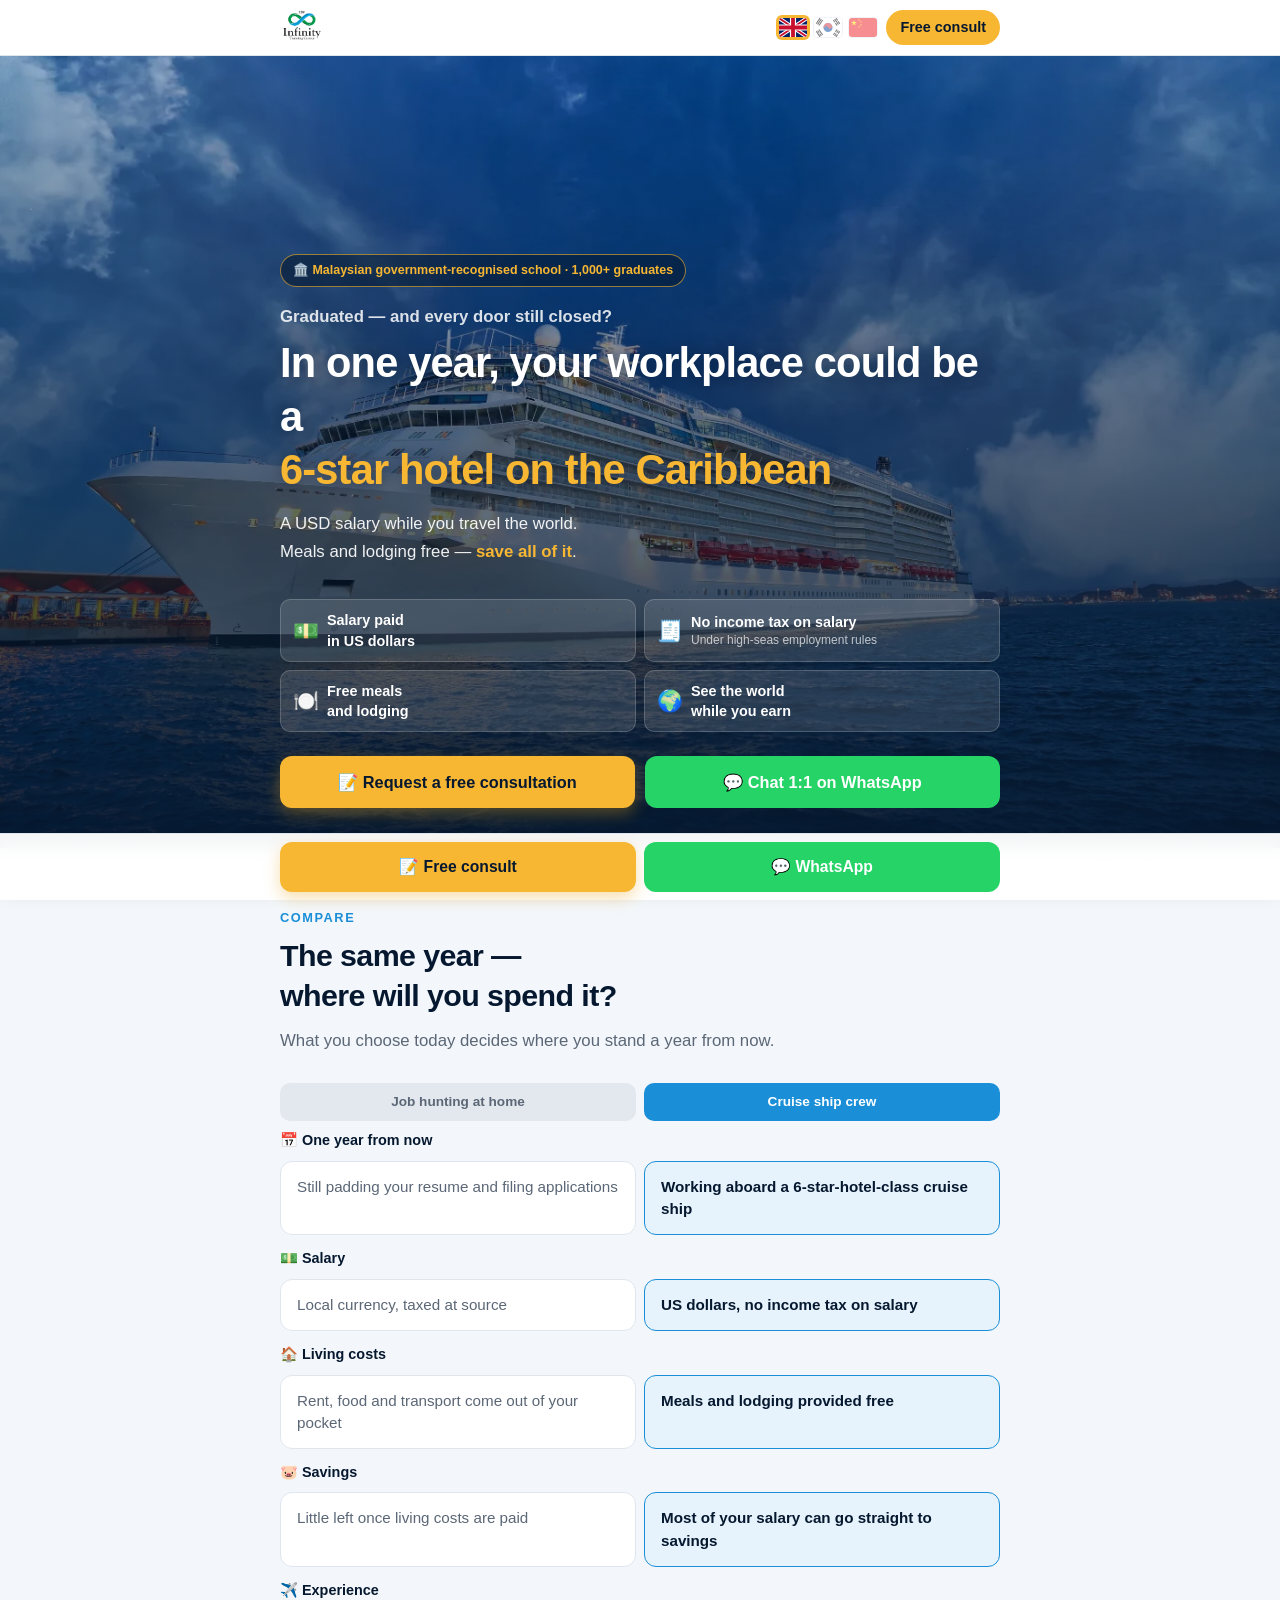
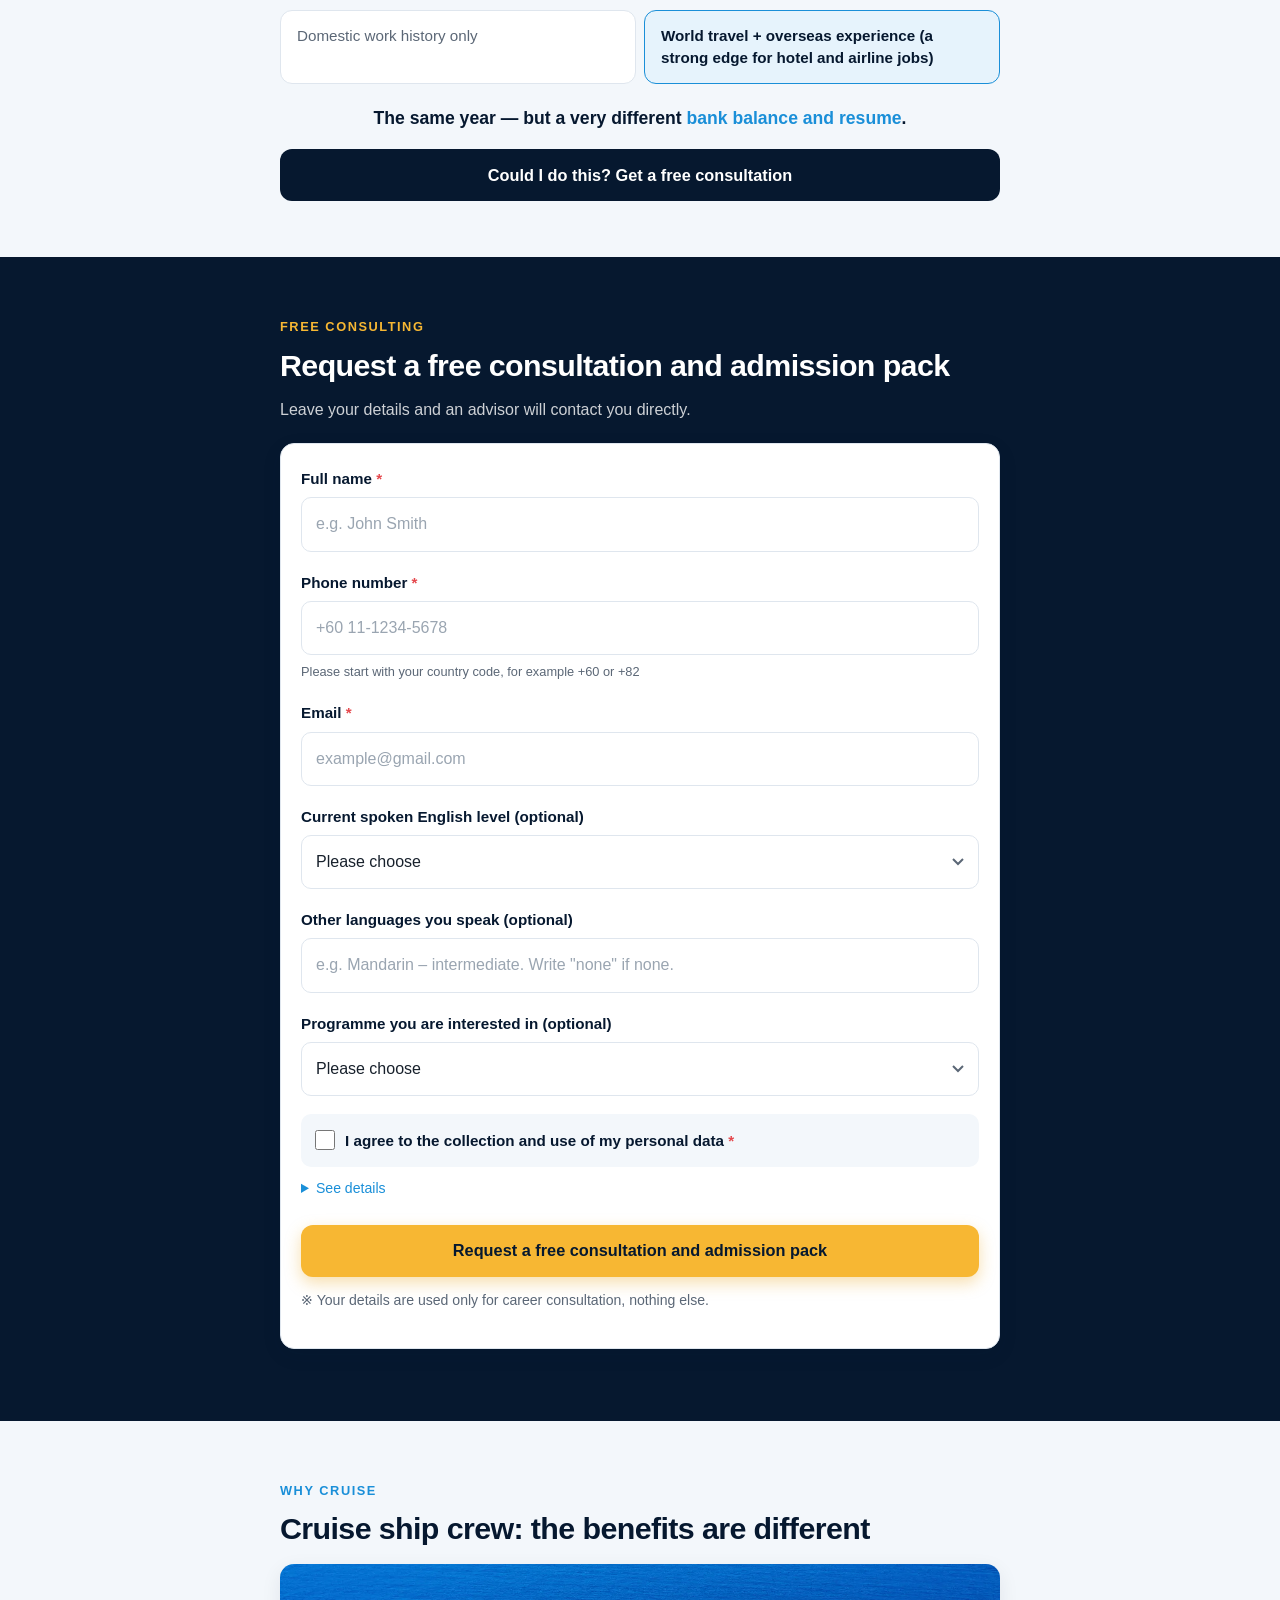
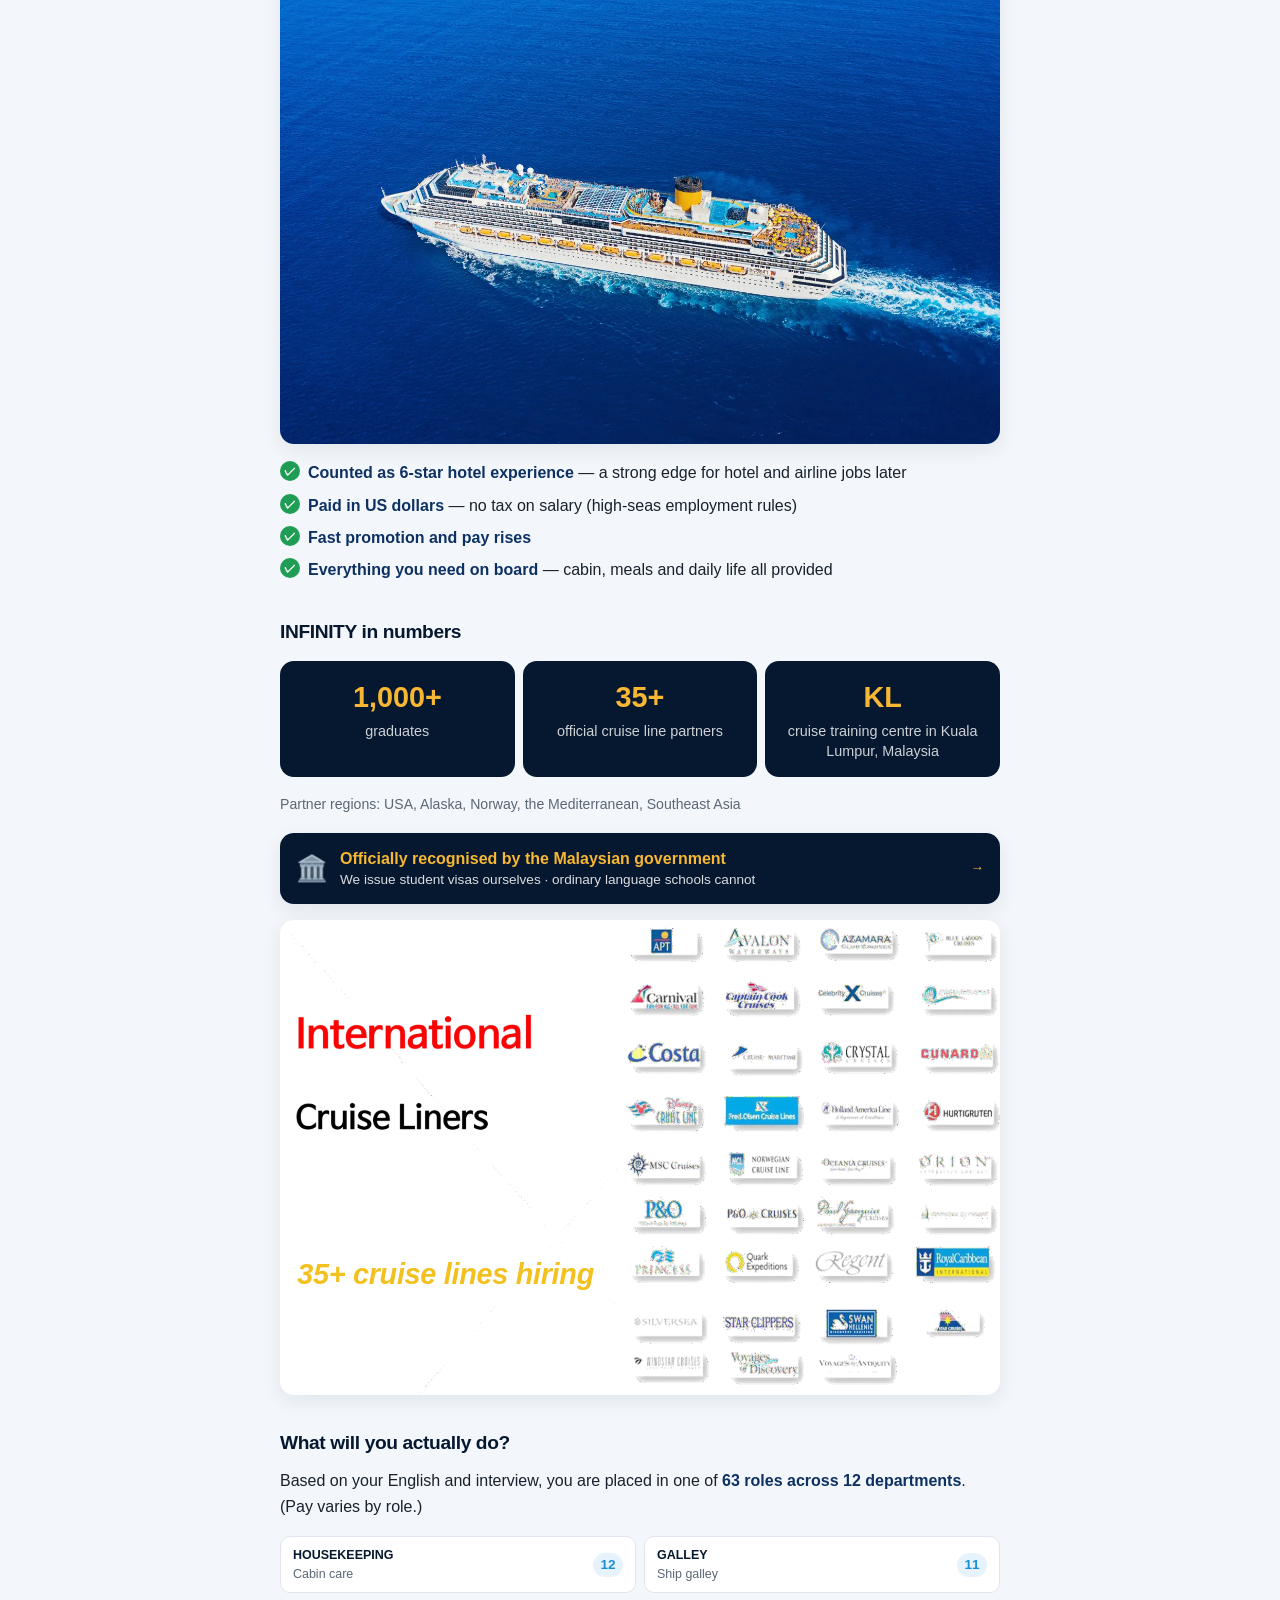
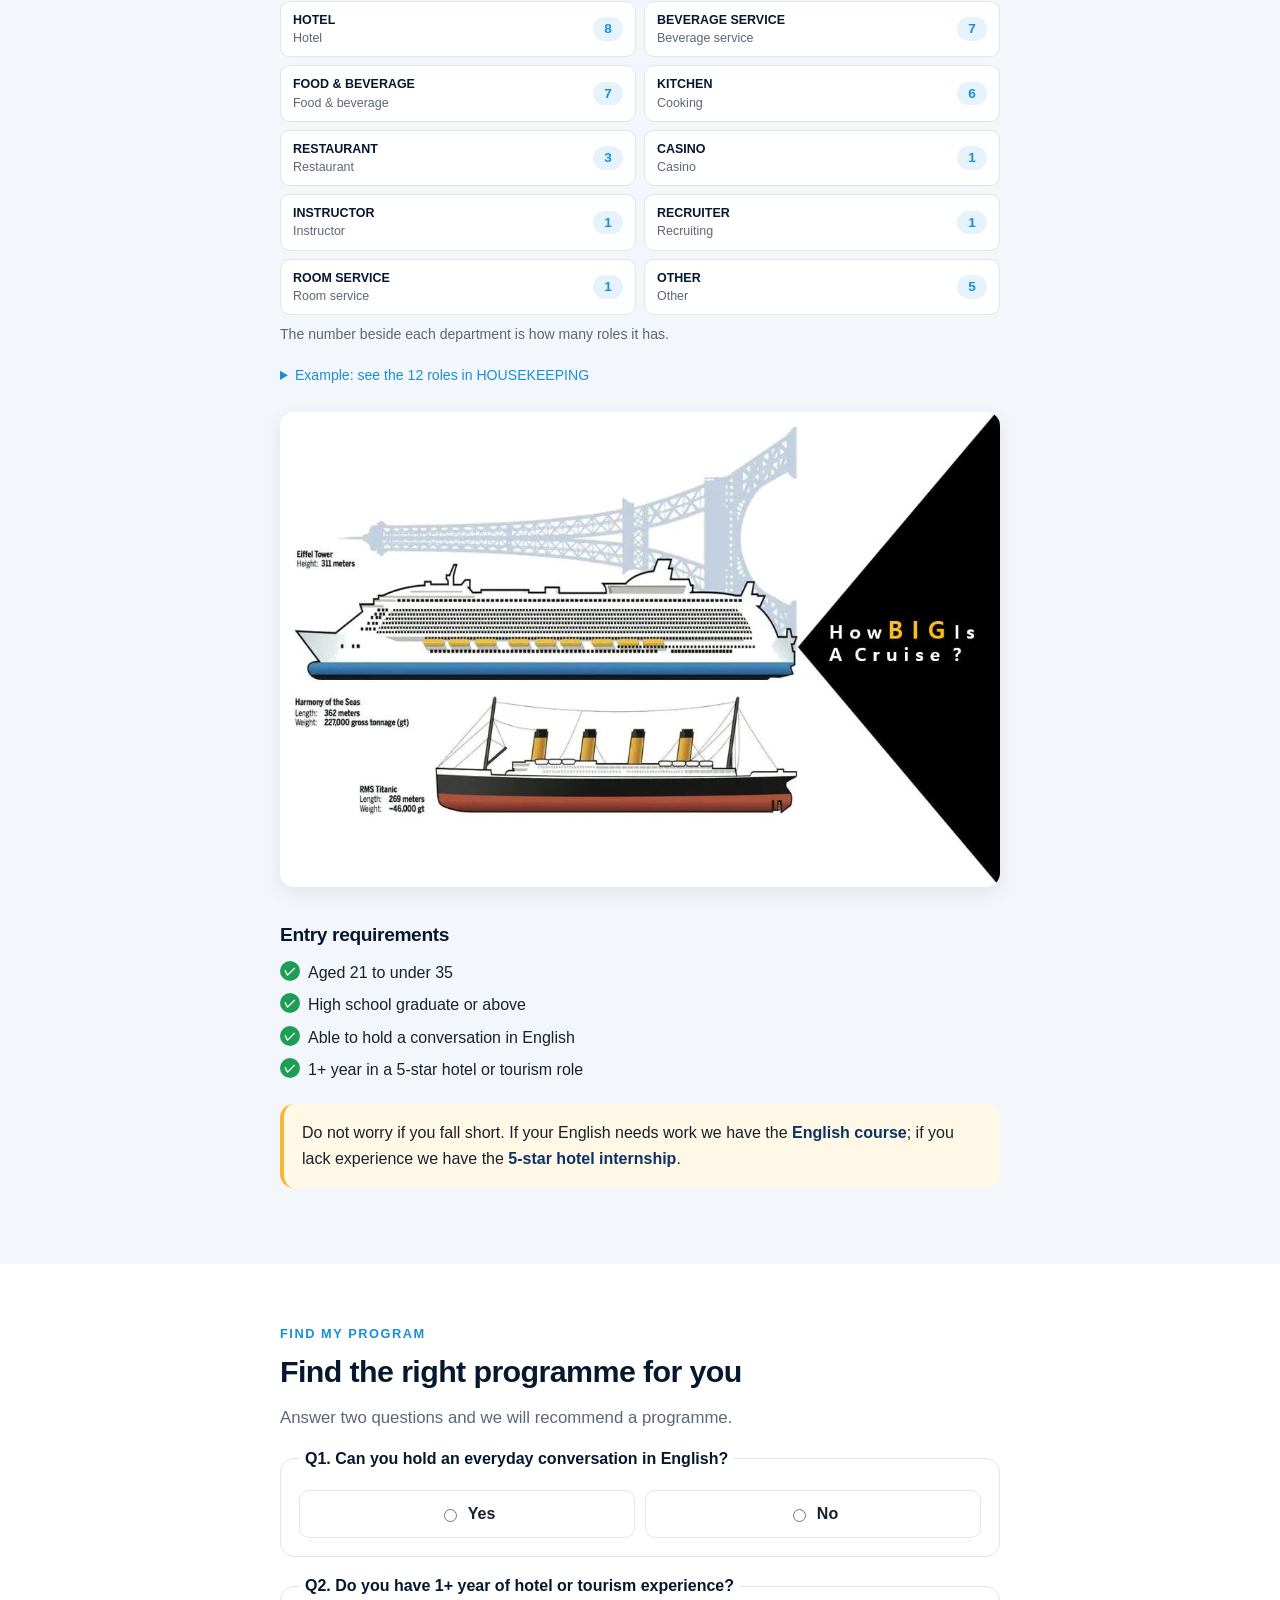
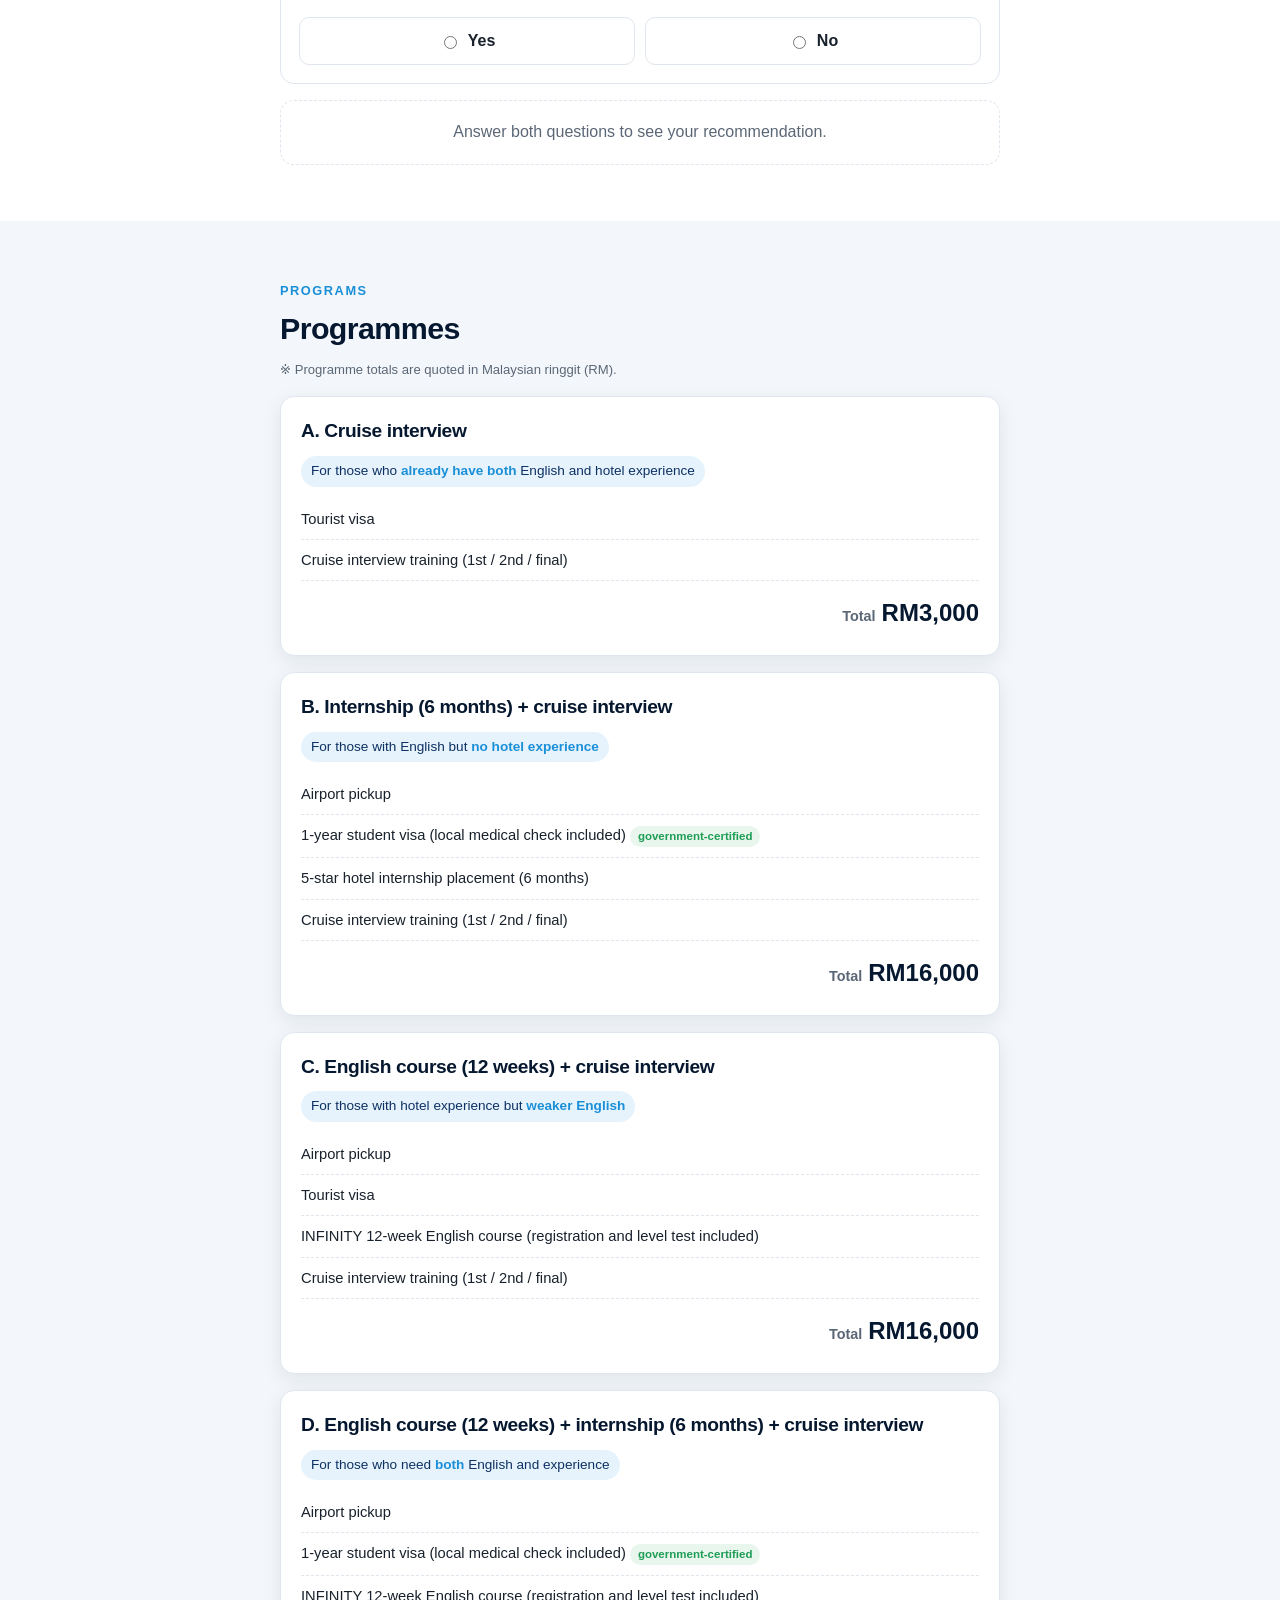
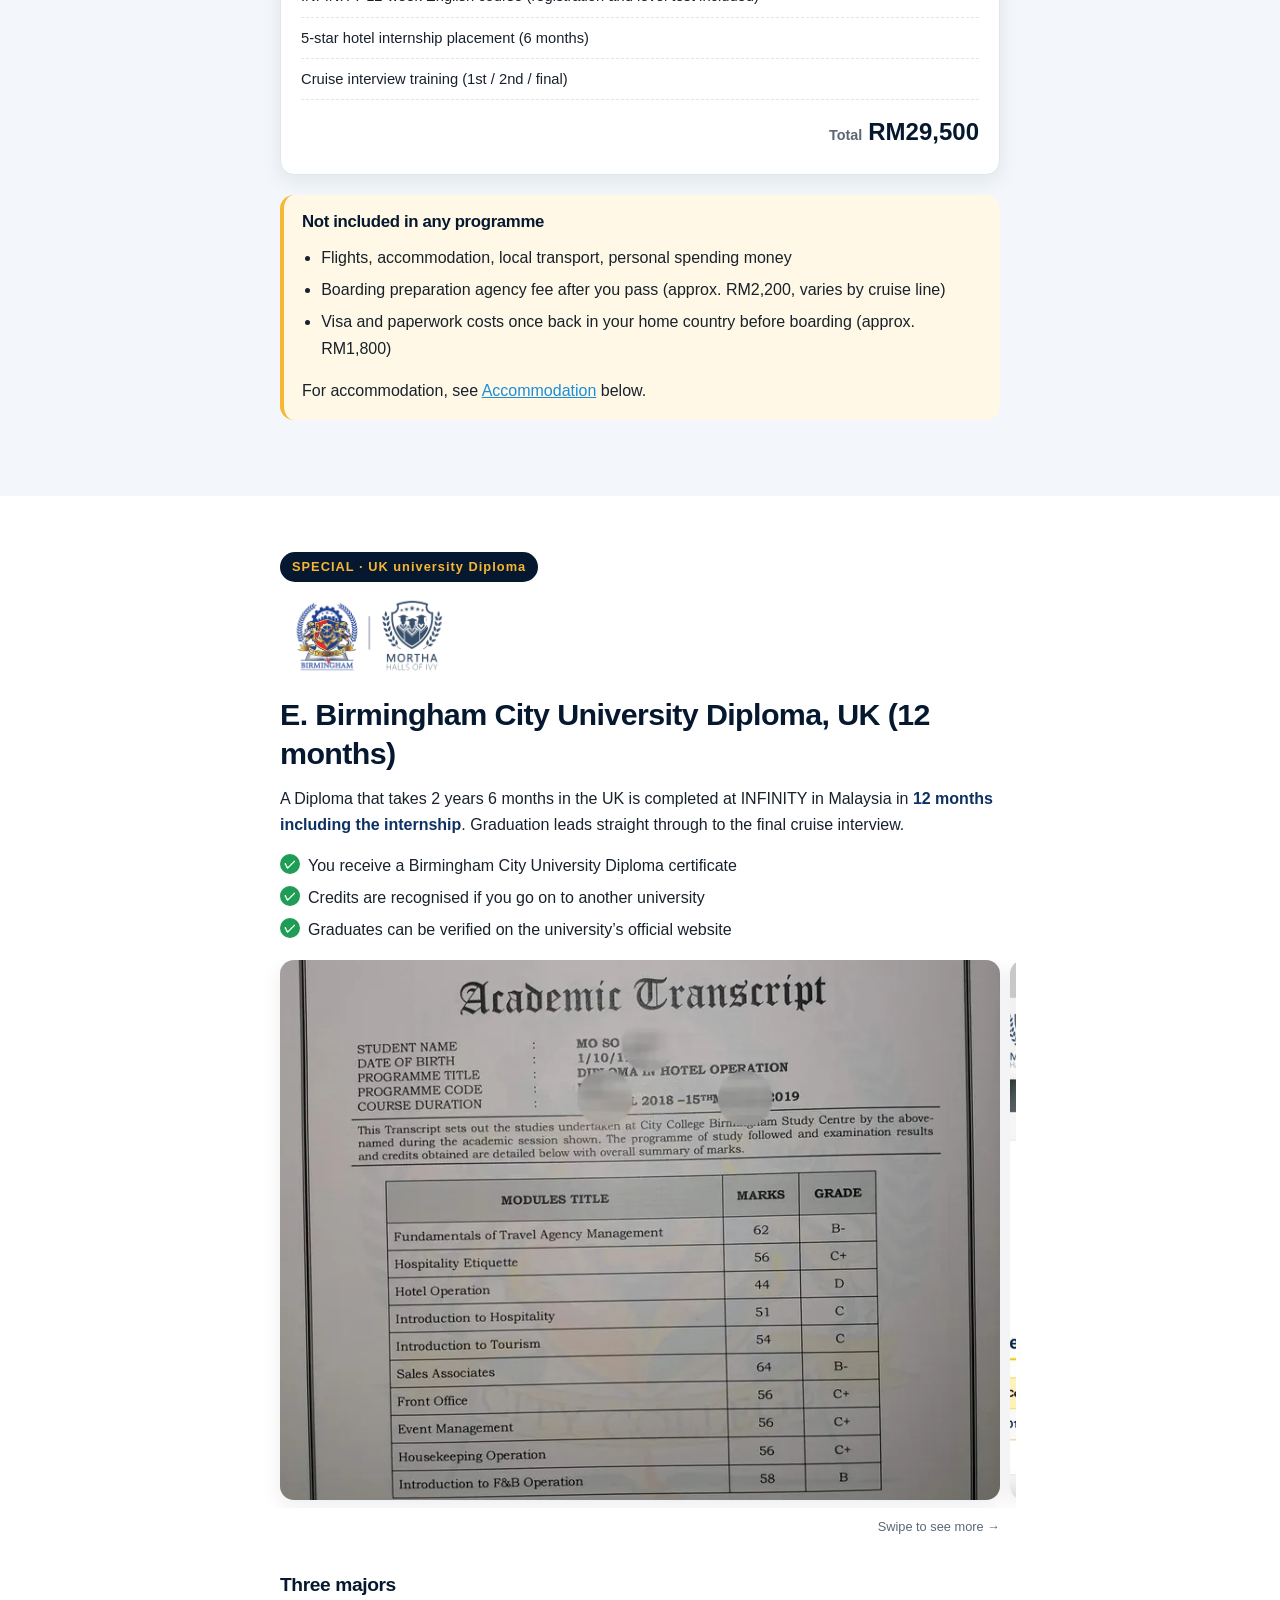
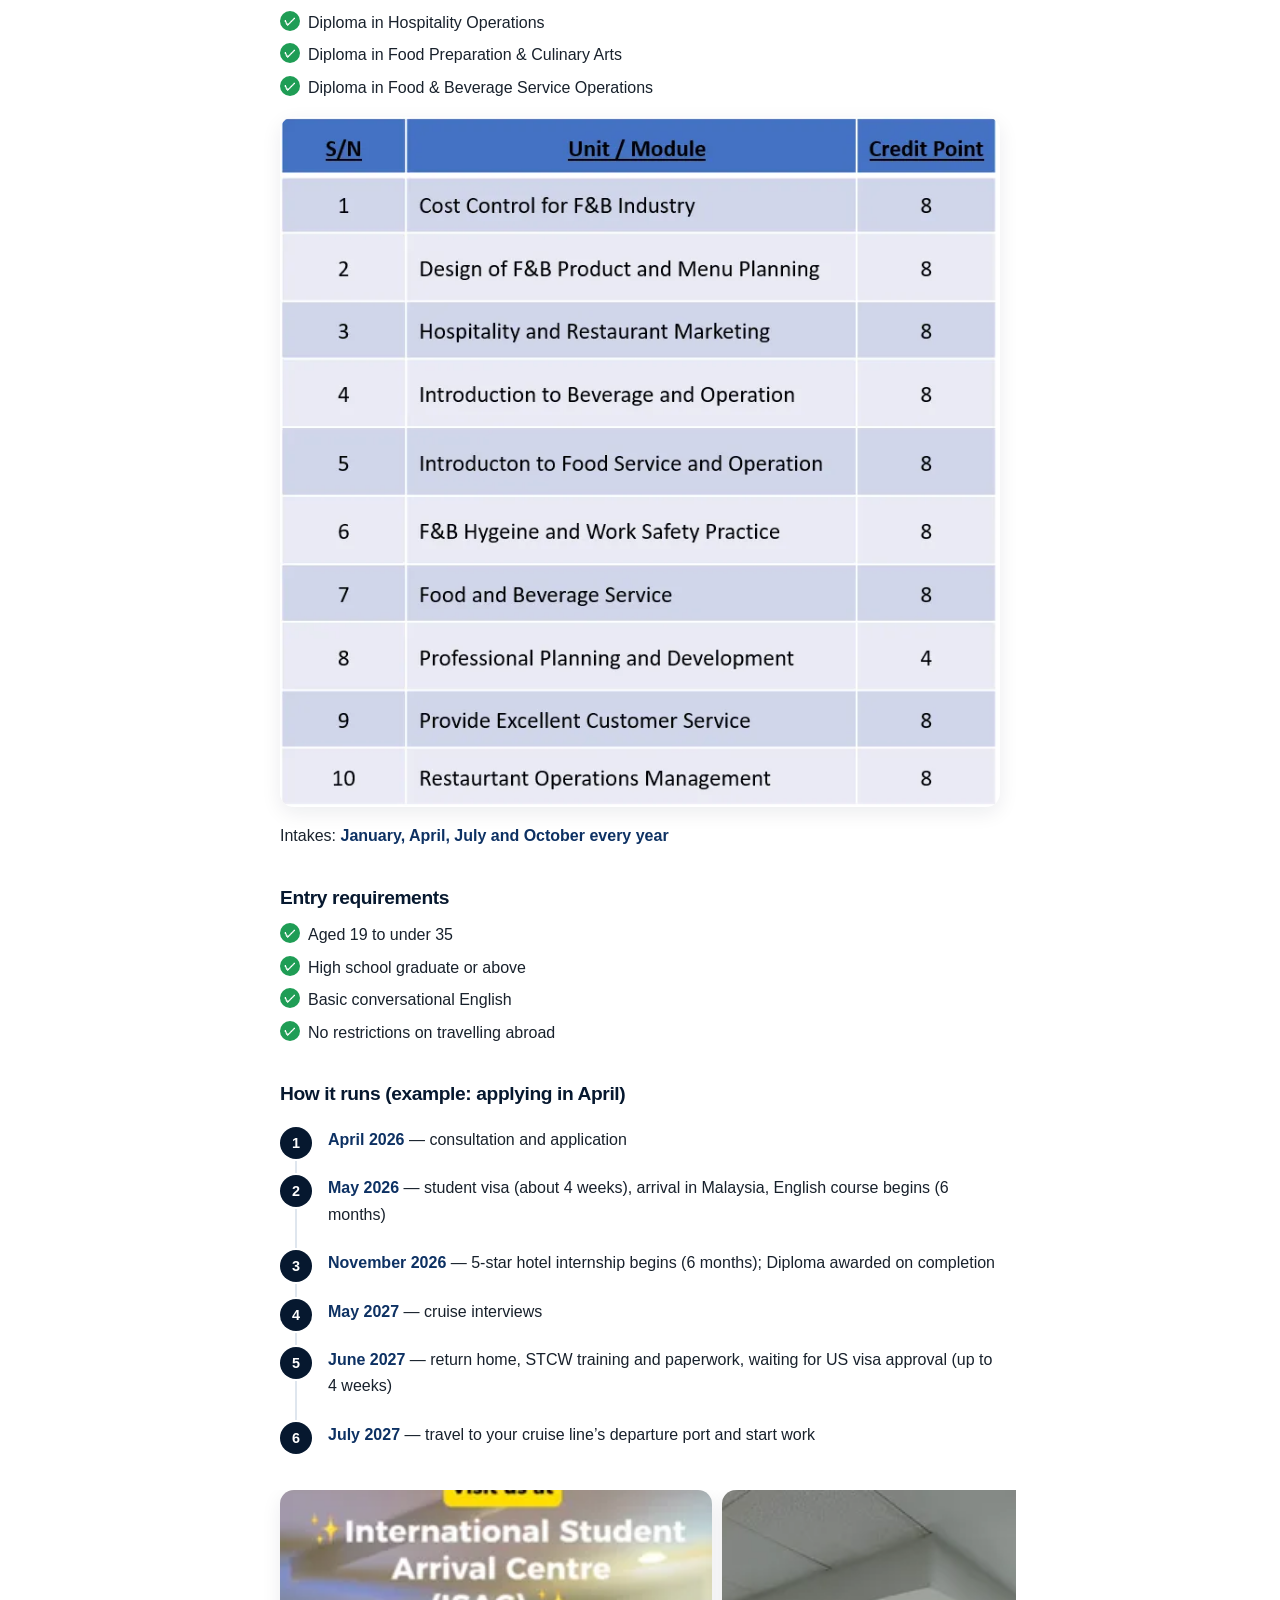
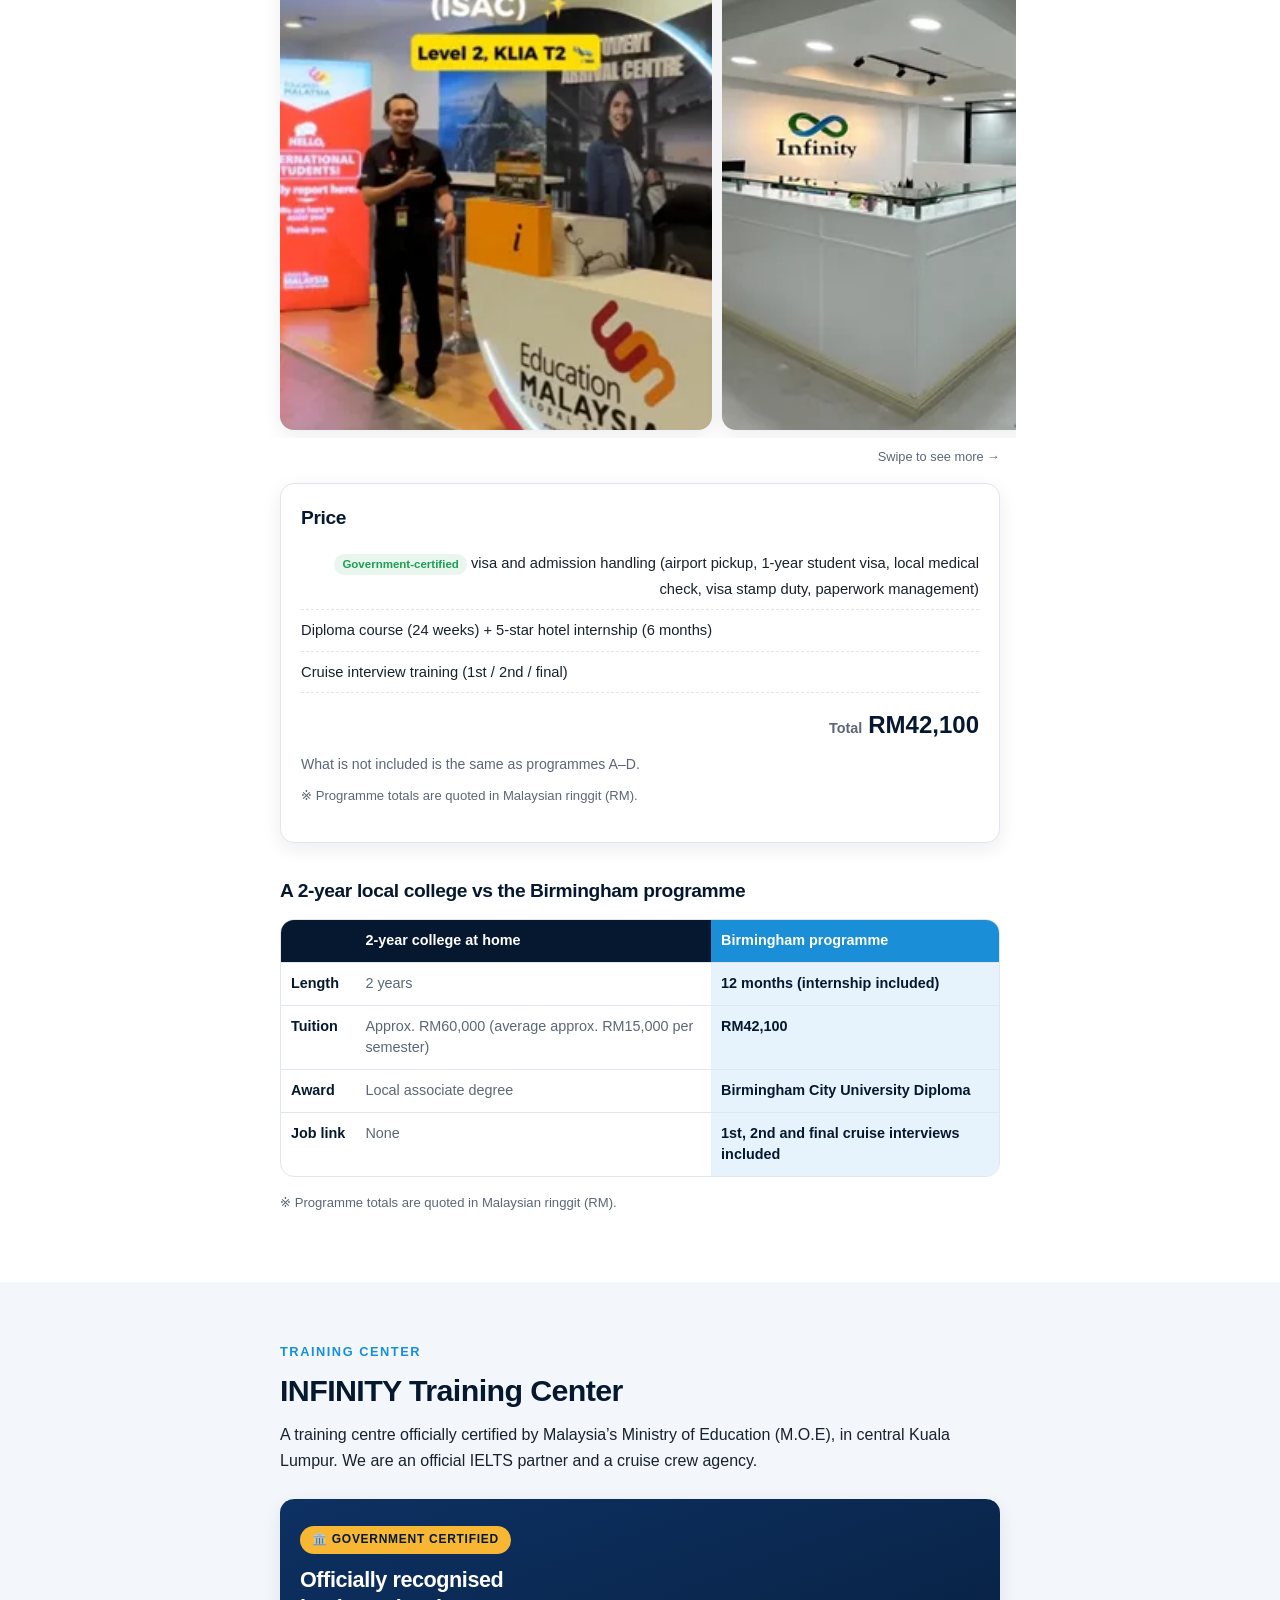
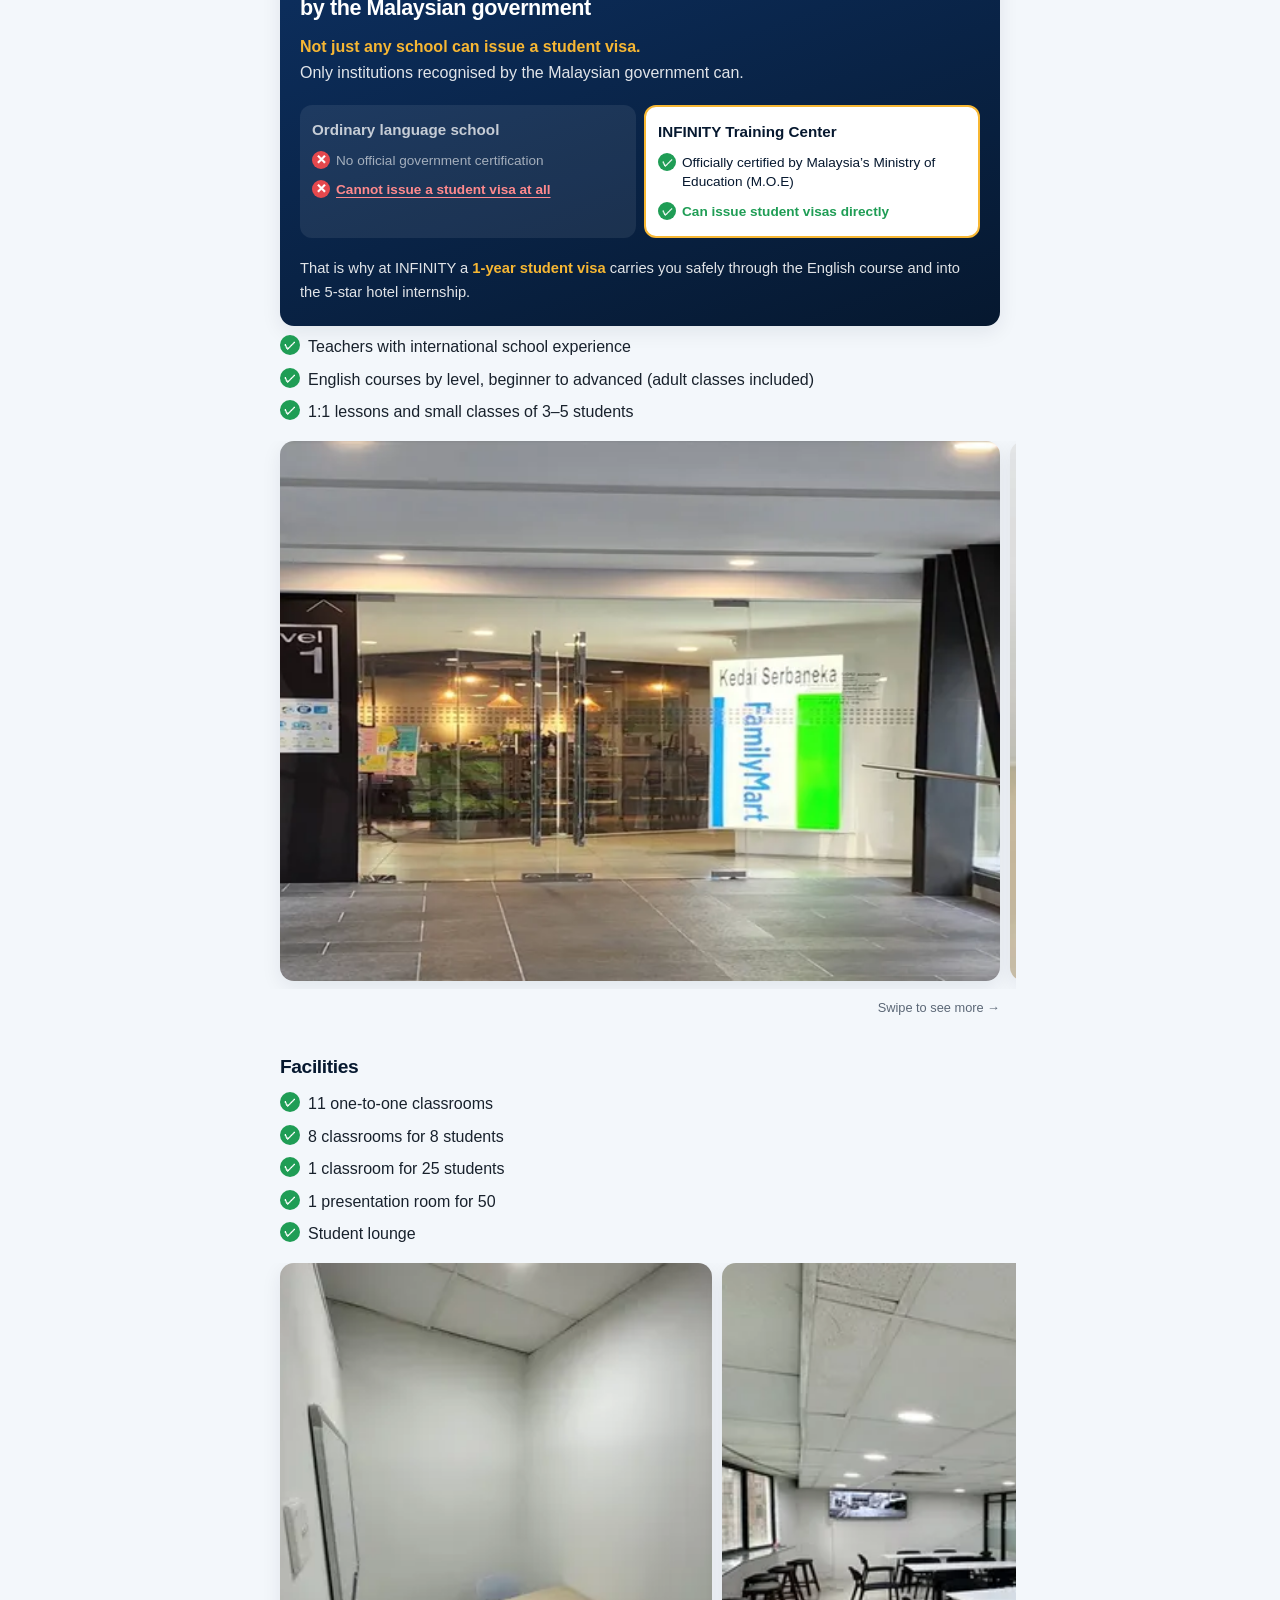
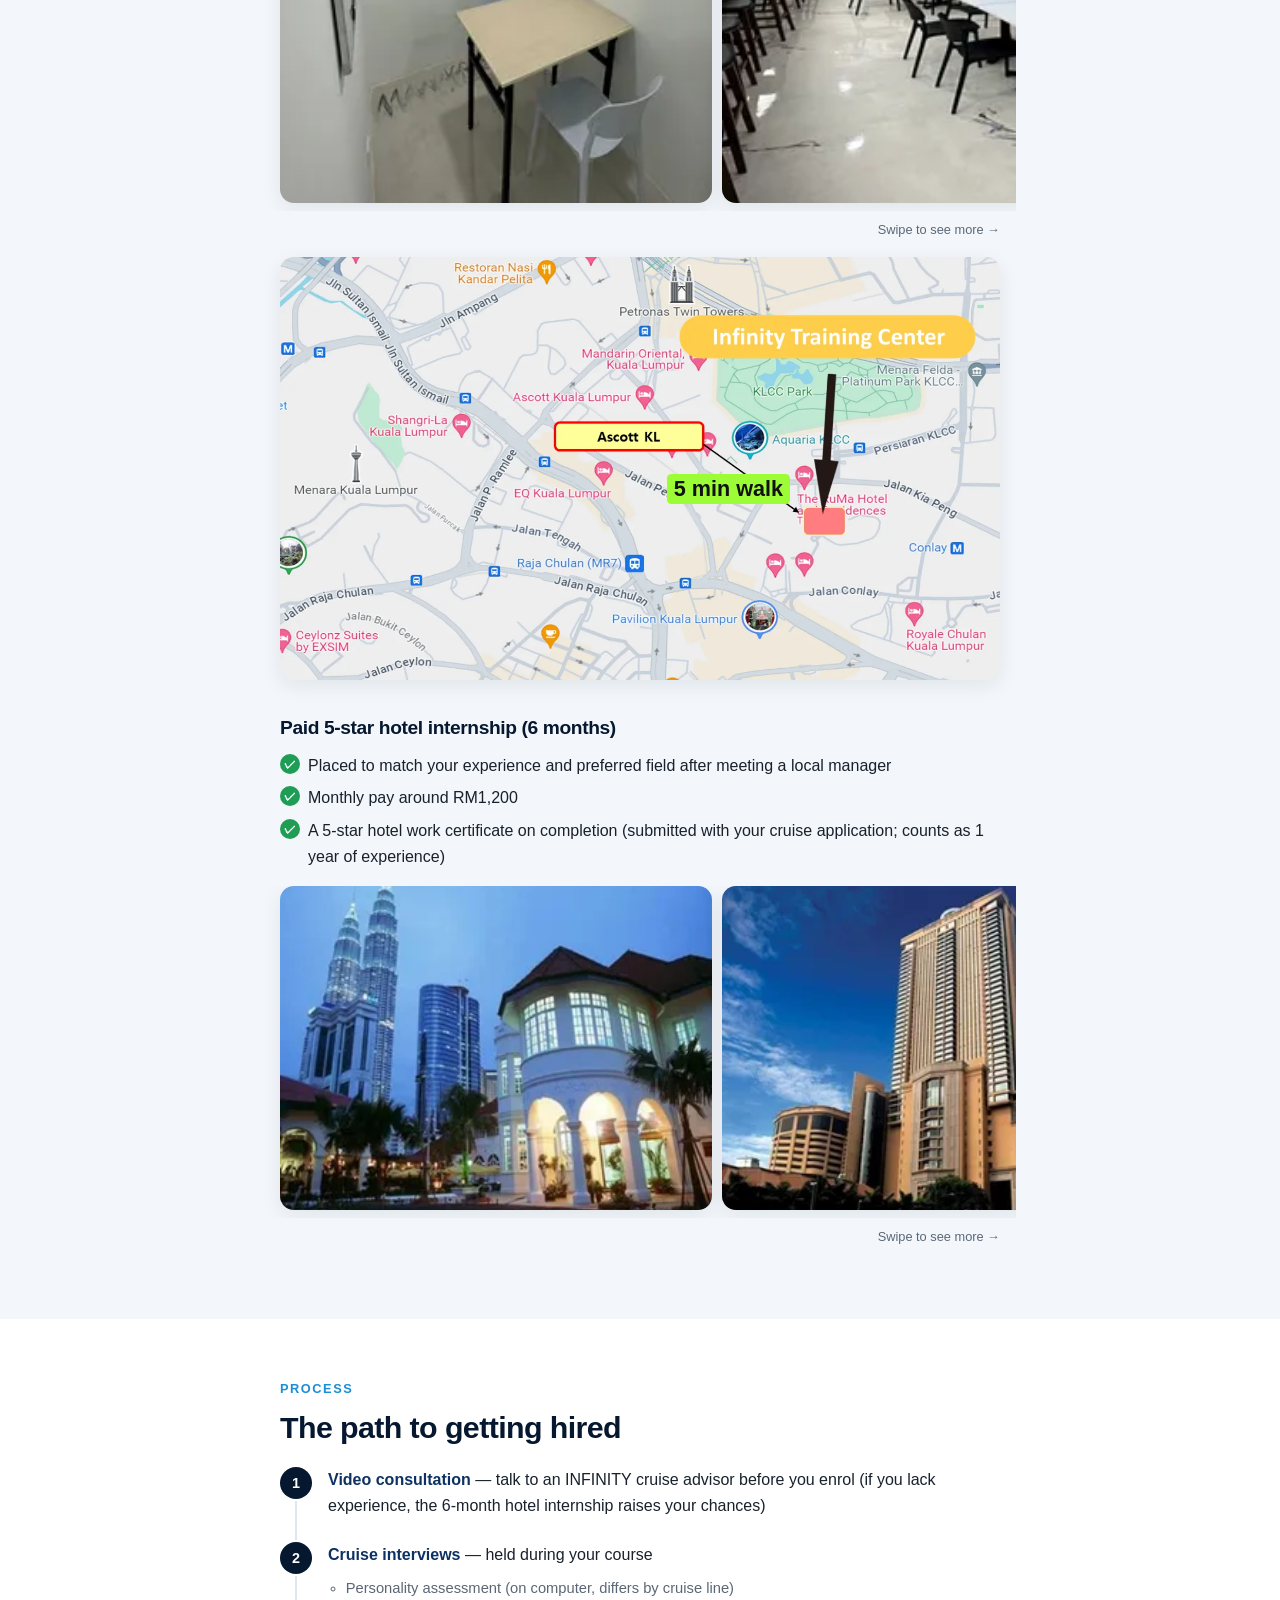
==== commit 96bdafdc: "Update website content and contact options" ====
--- a/index.html
+++ b/index.html
@@ -206,23 +206,19 @@
       </figure>
 
       <h3 data-i18n="cr.job">어떤 일을 하나요?</h3>
-      <p data-i18n="cr.job.lead">영어와 면접 실력에 따라 <strong>16개 부서, 76개 직업</strong> 중에 배정됩니다. (직업에 따라 급여 차이가 있습니다)</p>
+      <p data-i18n="cr.job.lead">영어와 면접 실력에 따라 <strong>12개 부서, 63개 직업</strong> 중에 배정됩니다. (직업에 따라 급여 차이가 있습니다)</p>
       <ul class="job-grid">
         <li><span>HOUSEKEEPING<small data-i18n="cr.d1">객실 관리</small></span><b>12</b></li>
         <li><span>GALLEY<small data-i18n="cr.d2">선상 주방</small></span><b>11</b></li>
         <li><span>HOTEL<small data-i18n="cr.d3">호텔</small></span><b>8</b></li>
         <li><span>BEVERAGE SERVICE<small data-i18n="cr.d4">음료 서비스</small></span><b>7</b></li>
         <li><span>FOOD &amp; BEVERAGE<small data-i18n="cr.d5">식음료</small></span><b>7</b></li>
-        <li><span>DECK<small data-i18n="cr.d6">갑판</small></span><b>7</b></li>
         <li><span>KITCHEN<small data-i18n="cr.d7">조리</small></span><b>6</b></li>
-        <li><span>ENGINE<small data-i18n="cr.d8">기관</small></span><b>4</b></li>
         <li><span>RESTAURANT<small data-i18n="cr.d9">레스토랑</small></span><b>3</b></li>
         <li><span>CASINO<small data-i18n="cr.d10">카지노</small></span><b>1</b></li>
         <li><span>INSTRUCTOR<small data-i18n="cr.d11">강사</small></span><b>1</b></li>
-        <li><span>MANAGEMENT<small data-i18n="cr.d12">관리직</small></span><b>1</b></li>
         <li><span>RECRUITER<small data-i18n="cr.d13">채용 담당</small></span><b>1</b></li>
         <li><span>ROOM SERVICE<small data-i18n="cr.d14">룸서비스</small></span><b>1</b></li>
-        <li><span>TECHNICAL<small data-i18n="cr.d15">기술</small></span><b>1</b></li>
         <li><span>OTHER<small data-i18n="cr.d16">기타</small></span><b>5</b></li>
       </ul>
       <p class="note" data-i18n="cr.d.note">부서 이름 옆 숫자는 그 부서의 직업 수입니다.</p>
@@ -293,55 +289,55 @@
         <h3 data-i18n="pg.a.t">A. 크루즈 면접</h3>
         <p class="for-who" data-i18n="pg.a.who">영어 회화와 호텔 경력을 <strong>모두 갖춘</strong> 분</p>
         <ul class="price-list">
-          <li><span data-i18n="pg.i.visa">관광 비자</span><span data-i18n="pg.v.0">0원</span></li>
-          <li><span data-i18n="pg.i.intv">크루즈 면접 (1차 / 2차 / 최종)</span><span data-i18n="pg.v.100">100만원</span></li>
-        </ul>
-        <p class="price"><small data-i18n="pg.total">총</small><span data-i18n="pg.v.100b">100만원</span></p>
+          <li><span data-i18n="pg.i.visa">관광 비자</span></li>
+          <li><span data-i18n="pg.i.intv">크루즈 면접 교육 (1차 / 2차 / 최종)</span></li>
+        </ul>
+        <p class="price"><small data-i18n="pg.total">총</small><span data-i18n="pg.v.100b">RM3,000</span></p>
       </article>
 
       <article id="program-b" class="card program">
         <h3 data-i18n="pg.b.t">B. 인턴십(6개월) + 크루즈 면접</h3>
         <p class="for-who" data-i18n="pg.b.who">영어는 되는데 <strong>호텔 경력이 없는</strong> 분</p>
         <ul class="price-list">
-          <li><span data-i18n="pg.i.pick">공항 픽업</span><span data-i18n="pg.v.10">10만원</span></li>
-          <li><span data-i18n="pg.i.svisa">학생 비자 1년 (현지 건강검진비 포함) <a href="#gov-certified" class="gov-tag">정부 인정 학원 자체 발급</a></span><span data-i18n="pg.v.300">300만원</span></li>
-          <li><span data-i18n="pg.i.intern">5성급 호텔 인턴십 연계 (6개월)</span><span data-i18n="pg.v.135">135만원</span></li>
-          <li><span data-i18n="pg.i.intv2">크루즈 면접 (1차 / 2차 / 최종)</span><span data-i18n="pg.v.75">75만원</span></li>
-        </ul>
-        <p class="price"><small data-i18n="pg.total2">총</small><span data-i18n="pg.v.520">520만원</span></p>
+          <li><span data-i18n="pg.i.pick">공항 픽업</span></li>
+          <li><span data-i18n="pg.i.svisa">학생 비자 1년 (현지 건강검진비 포함) <a href="#gov-certified" class="gov-tag">정부 인정 학원 자체 발급</a></span></li>
+          <li><span data-i18n="pg.i.intern">5성급 호텔 인턴십 연계 (6개월)</span></li>
+          <li><span data-i18n="pg.i.intv2">크루즈 면접 교육 (1차 / 2차 / 최종)</span></li>
+        </ul>
+        <p class="price"><small data-i18n="pg.total2">총</small><span data-i18n="pg.v.520">RM16,000</span></p>
       </article>
 
       <article id="program-c" class="card program">
         <h3 data-i18n="pg.c.t">C. 영어연수(12주) + 크루즈 면접</h3>
         <p class="for-who" data-i18n="pg.c.who">호텔 경력은 있는데 <strong>영어가 부족한</strong> 분</p>
         <ul class="price-list">
-          <li><span data-i18n="pg.i.pick">공항 픽업</span><span data-i18n="pg.v.10">10만원</span></li>
-          <li><span data-i18n="pg.i.visa">관광 비자</span><span data-i18n="pg.v.0">0원</span></li>
-          <li><span data-i18n="pg.i.eng">INFINITY 12주 어학연수 (등록비, 레벨 테스트 포함)</span><span data-i18n="pg.v.440">440만원</span></li>
-          <li><span data-i18n="pg.i.intv2">크루즈 면접 (1차 / 2차 / 최종)</span><span data-i18n="pg.v.75">75만원</span></li>
-        </ul>
-        <p class="price"><small data-i18n="pg.total3">총</small><span data-i18n="pg.v.525">525만원</span></p>
+          <li><span data-i18n="pg.i.pick">공항 픽업</span></li>
+          <li><span data-i18n="pg.i.visa">관광 비자</span></li>
+          <li><span data-i18n="pg.i.eng">INFINITY 12주 어학연수 (등록비, 레벨 테스트 포함)</span></li>
+          <li><span data-i18n="pg.i.intv2">크루즈 면접 교육 (1차 / 2차 / 최종)</span></li>
+        </ul>
+        <p class="price"><small data-i18n="pg.total3">총</small><span data-i18n="pg.v.525">RM16,000</span></p>
       </article>
 
       <article id="program-d" class="card program">
         <h3 data-i18n="pg.d.t">D. 영어연수(12주) + 인턴십(6개월) + 크루즈 면접</h3>
         <p class="for-who" data-i18n="pg.d.who">영어와 경력이 <strong>모두 필요한</strong> 분</p>
         <ul class="price-list">
-          <li><span data-i18n="pg.i.pick">공항 픽업</span><span data-i18n="pg.v.10">10만원</span></li>
-          <li><span data-i18n="pg.i.svisa">학생 비자 1년 (현지 건강검진비 포함) <a href="#gov-certified" class="gov-tag">정부 인정 학원 자체 발급</a></span><span data-i18n="pg.v.300">300만원</span></li>
-          <li><span data-i18n="pg.i.eng">INFINITY 12주 어학연수 (등록비, 레벨 테스트 포함)</span><span data-i18n="pg.v.440">440만원</span></li>
-          <li><span data-i18n="pg.i.intern">5성급 호텔 인턴십 연계 (6개월)</span><span data-i18n="pg.v.135">135만원</span></li>
-          <li><span data-i18n="pg.i.intv2">크루즈 면접 (1차 / 2차 / 최종)</span><span data-i18n="pg.v.75">75만원</span></li>
-        </ul>
-        <p class="price"><small data-i18n="pg.total4">총</small><span data-i18n="pg.v.960">960만원</span></p>
+          <li><span data-i18n="pg.i.pick">공항 픽업</span></li>
+          <li><span data-i18n="pg.i.svisa">학생 비자 1년 (현지 건강검진비 포함) <a href="#gov-certified" class="gov-tag">정부 인정 학원 자체 발급</a></span></li>
+          <li><span data-i18n="pg.i.eng">INFINITY 12주 어학연수 (등록비, 레벨 테스트 포함)</span></li>
+          <li><span data-i18n="pg.i.intern">5성급 호텔 인턴십 연계 (6개월)</span></li>
+          <li><span data-i18n="pg.i.intv2">크루즈 면접 교육 (1차 / 2차 / 최종)</span></li>
+        </ul>
+        <p class="price"><small data-i18n="pg.total4">총</small><span data-i18n="pg.v.960">RM29,500</span></p>
       </article>
 
       <div class="callout">
         <h4 data-i18n="pg.ex">모든 프로그램 공통 불포함 내역</h4>
         <ul>
           <li data-i18n="pg.ex1">항공권, 숙박비, 현지 교통비, 개인 용돈</li>
-          <li data-i18n="pg.ex2">크루즈 합격 후 승선 준비 대행료 (약 72만원, 크루즈사별 상이)</li>
-          <li data-i18n="pg.ex3">한국 복귀 후 승선 준비용 비자 발급·서류 비용 (약 60만원)</li>
+          <li data-i18n="pg.ex2">크루즈 합격 후 승선 준비 대행료 (약 RM2,200, 크루즈사별 상이)</li>
+          <li data-i18n="pg.ex3">본인 국가 복귀 후 승선 준비용 비자 발급·서류 비용 (약 RM1,800)</li>
         </ul>
         <p data-i18n="pg.ex4">숙소는 아래 <a href="#housing">숙소 안내</a>를 참고해 주세요.</p>
       </div>
@@ -387,7 +383,7 @@
         <li data-i18n="bcu.tl2"><strong>2026년 5월</strong> — 학생 비자 준비 (약 4주 소요), 말레이시아 입국, 영어 교육 시작 (6개월)</li>
         <li data-i18n="bcu.tl3"><strong>2026년 11월</strong> — 5성급 호텔 인턴십 시작 (6개월), 수료 후 Diploma 졸업장 수여</li>
         <li data-i18n="bcu.tl4"><strong>2027년 5월</strong> — 국제 크루즈 면접</li>
-        <li data-i18n="bcu.tl5"><strong>2027년 6월</strong> — 한국 복귀, STCW 교육·서류 준비, 미국 비자 승인 대기 (최대 4주)</li>
+        <li data-i18n="bcu.tl5"><strong>2027년 6월</strong> — 본인 국가 복귀, STCW 교육·서류 준비, 미국 비자 승인 대기 (최대 4주)</li>
         <li data-i18n="bcu.tl6"><strong>2027년 7월</strong> — 합격한 크루즈사의 출항지로 이동, 근무 시작</li>
       </ol>
       <div class="gallery">
@@ -403,23 +399,23 @@
         <ul class="price-list">
           <li><span data-i18n="bcu.pr1"><a href="#gov-certified" class="gov-tag">정부 인정 학원 자체 발급</a> 비자 &amp; 입학 수속 (공항 픽업, 학생 비자 1년, 현지 건강검진, 비자 인지대, 수속 관리)</span></li>
           <li><span data-i18n="bcu.pr2">Diploma 과정 (24주) + 5성급 호텔 인턴십 (6개월)</span></li>
-          <li><span data-i18n="bcu.pr3">크루즈 면접 (1차 / 2차 / 최종)</span></li>
-        </ul>
-        <p class="price"><small data-i18n="pg.total5">총</small><span data-i18n="bcu.v">1,370만원</span></p>
+          <li><span data-i18n="bcu.pr3">크루즈 면접 교육 (1차 / 2차 / 최종)</span></li>
+        </ul>
+        <p class="price"><small data-i18n="pg.total5">총</small><span data-i18n="bcu.v">RM42,100</span></p>
         <p class="note" style="margin:8px 0 0" data-i18n="bcu.pr.note">불포함 내역은 A~D 프로그램과 같습니다.</p>
       <p class="note fx-note" data-i18n="fx.note"></p>
       </article>
 
-      <h3 data-i18n="bcu.vs">한국 전문대 vs 버밍험 프로그램</h3>
+      <h3 data-i18n="bcu.vs">전문대 vs 버밍험 프로그램</h3>
       <div class="table-wrap">
         <table class="compare-table">
           <thead>
-            <tr><th data-i18n="bcu.vs.h1">구분</th><th data-i18n="bcu.vs.h2">한국 전문대 (2년제)</th><th data-i18n="bcu.vs.h3">버밍험 프로그램</th></tr>
+            <tr><th data-i18n="bcu.vs.h1">구분</th><th data-i18n="bcu.vs.h2">전문대 (2년제)</th><th data-i18n="bcu.vs.h3">버밍험 프로그램</th></tr>
           </thead>
           <tbody>
             <tr><td data-i18n="bcu.vs.a1">기간</td><td data-i18n="bcu.vs.a2">2년</td><td data-i18n="bcu.vs.a3">12개월 (인턴십 포함)</td></tr>
-            <tr><td data-i18n="bcu.vs.b1">학비</td><td data-i18n="bcu.vs.b2">2,000만원 이상 (한 학기 평균 약 500만원)</td><td data-i18n="bcu.vs.b3">1,370만원</td></tr>
-            <tr><td data-i18n="bcu.vs.c1">학위</td><td data-i18n="bcu.vs.c2">국내 전문학사</td><td data-i18n="bcu.vs.c3">영국 버밍험 시티 대학 Diploma</td></tr>
+            <tr><td data-i18n="bcu.vs.b1">학비</td><td data-i18n="bcu.vs.b2">약 RM60,000 (한 학기 평균 약 RM15,000)</td><td data-i18n="bcu.vs.b3">RM42,100</td></tr>
+            <tr><td data-i18n="bcu.vs.c1">학위</td><td data-i18n="bcu.vs.c2">본인 국가 전문학사</td><td data-i18n="bcu.vs.c3">영국 버밍험 시티 대학 Diploma</td></tr>
             <tr><td data-i18n="bcu.vs.d1">취업 연계</td><td data-i18n="bcu.vs.d2">없음</td><td data-i18n="bcu.vs.d3">국제 크루즈 1차·2차·최종 면접 포함</td></tr>
           </tbody>
         </table>
@@ -528,17 +524,17 @@
       </div>
       <p class="gallery-hint" data-i18n="ui.swipe">옆으로 넘겨 보세요 →</p>
 
-      <h3 data-i18n="pc.prep">합격 후 한국에서 준비할 것</h3>
+      <h3><span data-i18n="pc.prep">합격 후 본인 국가에서 준비할 것</span> <small class="section-heading-note" data-i18n="pc.prep.note">(비용은 국가에 따라 다름)</small></h3>
       <div class="table-wrap">
         <table>
           <thead>
-            <tr><th data-i18n="pc.th1">항목</th><th data-i18n="pc.th2">내용</th><th data-i18n="pc.th3">기간</th><th data-i18n="pc.th4">비용</th></tr>
+            <tr><th data-i18n="pc.th1">항목</th><th data-i18n="pc.th2">내용</th><th data-i18n="pc.th3">기간</th></tr>
           </thead>
           <tbody>
-            <tr><td data-i18n="pc.t1a">건강검진</td><td data-i18n="pc.t1b">지정 병원 검진 (혈액, 흉부 X-ray 등)</td><td data-i18n="pc.t1c">약 1달</td><td data-i18n="pc.t1d">약 20~35만원</td></tr>
-            <tr><td data-i18n="pc.t2a">서류 준비</td><td data-i18n="pc.t2b">범죄경력 조회서(경찰서), 선원수첩(지방해양수산청)</td><td data-i18n="pc.t2c">1일</td><td data-i18n="pc.t2d">약 1만원</td></tr>
-            <tr><td data-i18n="pc.t3a">미국 비자</td><td data-i18n="pc.t3b">합격 통지서로 C1/D, B1/B2 비자 신청</td><td data-i18n="pc.t3c">약 10일</td><td data-i18n="pc.t3d">약 20만원</td></tr>
-            <tr><td>STCW</td><td data-i18n="pc.t4b">해상 안전 교육 (카니발 크루즈는 승선 후 자체 교육)</td><td data-i18n="pc.t4c">약 1달 반</td><td data-i18n="pc.t4d">약 18만원</td></tr>
+            <tr><td data-i18n="pc.t1a">건강검진</td><td data-i18n="pc.t1b">지정 병원 검진 (혈액, 흉부 X-ray 등)</td><td data-i18n="pc.t1c">약 1달</td></tr>
+            <tr><td data-i18n="pc.t2a">서류 준비</td><td data-i18n="pc.t2b">범죄경력 조회서(경찰서), 선원수첩(지방해양수산청)</td><td data-i18n="pc.t2c">1일</td></tr>
+            <tr><td data-i18n="pc.t3a">미국 비자</td><td data-i18n="pc.t3b">합격 통지서로 C1/D, B1/B2 비자 신청</td><td data-i18n="pc.t3c">약 10일</td></tr>
+            <tr><td>STCW</td><td data-i18n="pc.t4b">해상 안전 교육 (카니발 크루즈는 승선 후 자체 교육)</td><td data-i18n="pc.t4c">약 1달 반</td></tr>
           </tbody>
         </table>
       </div>
@@ -595,20 +591,16 @@
       <span class="eyebrow">CONTACT</span>
       <h2 data-i18n="ctc.h2">편하게 연락 주세요</h2>
 
-      <h3 data-i18n="ctc.tel">전화</h3>
-      <ul class="phone-list">
-        <li><a href="tel:+821043748204"><span data-i18n="ctc.kr">🇰🇷 한국</span><span>010-4374-8204</span></a></li>
-        <li><a href="tel:+601153921378"><span data-i18n="ctc.my">🇲🇾 말레이시아</span><span>+60 11-5392-1378</span></a></li>
-      </ul>
-
       <h3 data-i18n="ctc.mail">이메일</h3>
       <ul class="phone-list">
         <li><a href="mailto:doumman8204@gmail.com"><span data-i18n="ctc.mail2">✉️ 이메일</span><span>doumman8204@gmail.com</span></a></li>
       </ul>
 
       <h3 data-i18n="ctc.msg">메신저</h3>
-      <p class="note" data-i18n="ctc.msg.note">휴대폰으로 보고 계시면 버튼을 누르시고, PC로 보고 계시면 QR 코드를 눌러 크게 띄운 뒤 휴대폰으로 찍어 주세요.</p>
-      <div class="messenger-grid">
+      <p class="note" data-i18n="ctc.msg.note">휴대폰으로 보고 계시면 버튼을 누르시고, PC로 보고 계시면 QR 코드를 눌러 크게 띄운 뒤 휴대폰으로 찍어 주세요. (각 앱에서 QR 코드를 찍으셔야 됩니다.)</p>
+      <article class="card language-contact" aria-labelledby="korean-contact-title">
+        <h3 id="korean-contact-title" data-i18n="ctc.agent.ko">한국어 담당자</h3>
+        <div class="messenger-grid">
         <div class="messenger card">
           <button type="button" class="qr-btn" data-qr="images/qr/qr-kakao.png" data-qr-title="카카오톡 QR 코드" data-i18n-qrtitle="ctc.kakao.qr" aria-label="카카오톡 QR 코드 크게 보기" data-i18n-aria="ctc.kakao.aria">
             <img src="images/qr/qr-kakao.png" alt="" class="qr" loading="lazy">
@@ -617,7 +609,6 @@
           <p>ID: edgarleeyt</p>
           <div class="actions">
             <a href="https://open.kakao.com/o/sdRMEuIi" target="_blank" rel="noopener" class="btn btn-kakao" data-i18n="ctc.kakao.go">오픈채팅방 바로가기</a>
-            <button type="button" class="btn btn-outline" data-copy="edgarleeyt" data-copy-msg="카톡 ID를 복사했어요. 카카오톡 → 친구 추가 → ID로 추가에 붙여넣기 하세요." data-i18n-copymsg="ctc.kakao.copied" data-i18n="ctc.copy.id">ID 복사</button>
           </div>
         </div>
 
@@ -626,25 +617,38 @@
             <img src="images/qr/qr-whatsapp.png" alt="" class="qr" loading="lazy">
           </button>
           <h4>WhatsApp</h4>
-          <p>+60 11-5392-1378</p>
           <div class="actions">
             <a href="https://wa.me/601153921378" target="_blank" rel="noopener" class="btn btn-navy" data-i18n="ctc.wa.go">WhatsApp 대화 열기</a>
-            <button type="button" class="btn btn-outline" data-copy="+601153921378" data-copy-msg="WhatsApp 번호를 복사했어요." data-i18n-copymsg="ctc.wa.copied" data-i18n="ctc.copy.num">번호 복사</button>
           </div>
         </div>
 
-        <div class="messenger card">
-          <button type="button" class="qr-btn" data-qr="images/qr/qr-wechat.webp" data-qr-title="위챗 QR 코드" data-i18n-qrtitle="ctc.wc.qr" aria-label="위챗 QR 코드 크게 보기" data-i18n-aria="ctc.wc.aria">
-            <img src="images/qr/qr-wechat.webp" alt="" class="qr" loading="lazy">
-          </button>
-          <h4 data-i18n="ctc.wc">위챗 (WeChat)</h4>
-          <p>ID: edgarleech</p>
-          <div class="actions">
-            <button type="button" class="btn btn-navy" data-copy="edgarleech" data-copy-msg="위챗 ID를 복사했어요. 위챗 → 친구 추가 → 검색 칸에 붙여넣기 하세요." data-i18n-copymsg="ctc.wc.copied" data-i18n="ctc.copy.id2">ID 복사</button>
-            <a href="images/qr/qr-wechat.webp" download="INFINITY-wechat-QR.webp" class="btn btn-outline" data-save-qr data-i18n="ctc.wc.save">QR 이미지 저장</a>
+      </div>
+
+      </article>
+
+      <article class="card language-contact" aria-labelledby="english-chinese-contact-title">
+        <h3 id="english-chinese-contact-title" data-i18n="ctc.agent.enZh">영어·중국어 담당자</h3>
+        <div class="messenger-grid">
+          <div class="messenger card">
+            <button type="button" class="qr-btn" data-qr="images/qr/qr-xuan-whatsapp.png" data-qr-title="WhatsApp QR 코드" data-i18n-qrtitle="ctc.wa.qr" aria-label="WhatsApp QR 코드 크게 보기" data-i18n-aria="ctc.wa.aria">
+              <img src="images/qr/qr-xuan-whatsapp.png" alt="" class="qr" loading="lazy">
+            </button>
+            <h4>WhatsApp</h4>
+            <div class="actions">
+              <a href="https://wa.me/60165432445" target="_blank" rel="noopener" class="btn btn-navy" data-i18n="ctc.wa.go">WhatsApp 대화 열기</a>
+            </div>
           </div>
-        </div>
-      </div>
+          <div class="messenger card">
+            <button type="button" class="qr-btn" data-qr="images/qr/qr-xuan-wechat.png" data-qr-title="위챗 QR 코드" data-i18n-qrtitle="ctc.wc.qr" aria-label="위챗 QR 코드 크게 보기" data-i18n-aria="ctc.wc.aria">
+              <img src="images/qr/qr-xuan-wechat.png" alt="" class="qr" loading="lazy">
+            </button>
+            <h4 data-i18n="ctc.wc">위챗 (WeChat)</h4>
+            <div class="actions">
+              <a href="weixin://dl/chat?ecnerolfxuan" class="btn btn-navy" data-i18n="ctc.wc.go">위챗 대화 열기</a>
+            </div>
+          </div>
+        </div>
+      </article>
 
       <!-- QR 크게 보기 창 (QR 코드를 누르면 열립니다) -->
       <dialog id="qr-dialog" aria-labelledby="qr-dialog-title">
--- a/css/style.css
+++ b/css/style.css
@@ -758,6 +758,7 @@
 
 /* ---------- 13. 연락처 ---------- */
 .phone-list { list-style: none; padding: 0; display: grid; gap: 8px; }
+.section-heading-note { font-size: 0.65em; font-weight: 400; color: var(--muted); white-space: nowrap; }
 .phone-list li { margin: 0; }
 .phone-list a {
   display: flex;
@@ -773,6 +774,12 @@
 }
 
 .messenger-grid { display: grid; gap: 12px; }
+.language-contact { margin-top: 20px; }
+.language-contact > h3 { padding-bottom: 16px; border-bottom: 1px solid var(--line); }
+.language-contact .messenger { min-width: 0; }
+@media (min-width: 900px) {
+  .language-contact .messenger-grid { grid-template-columns: repeat(2, minmax(0, 1fr)); }
+}
 .messenger {
   display: grid;
   grid-template-columns: 96px 1fr;
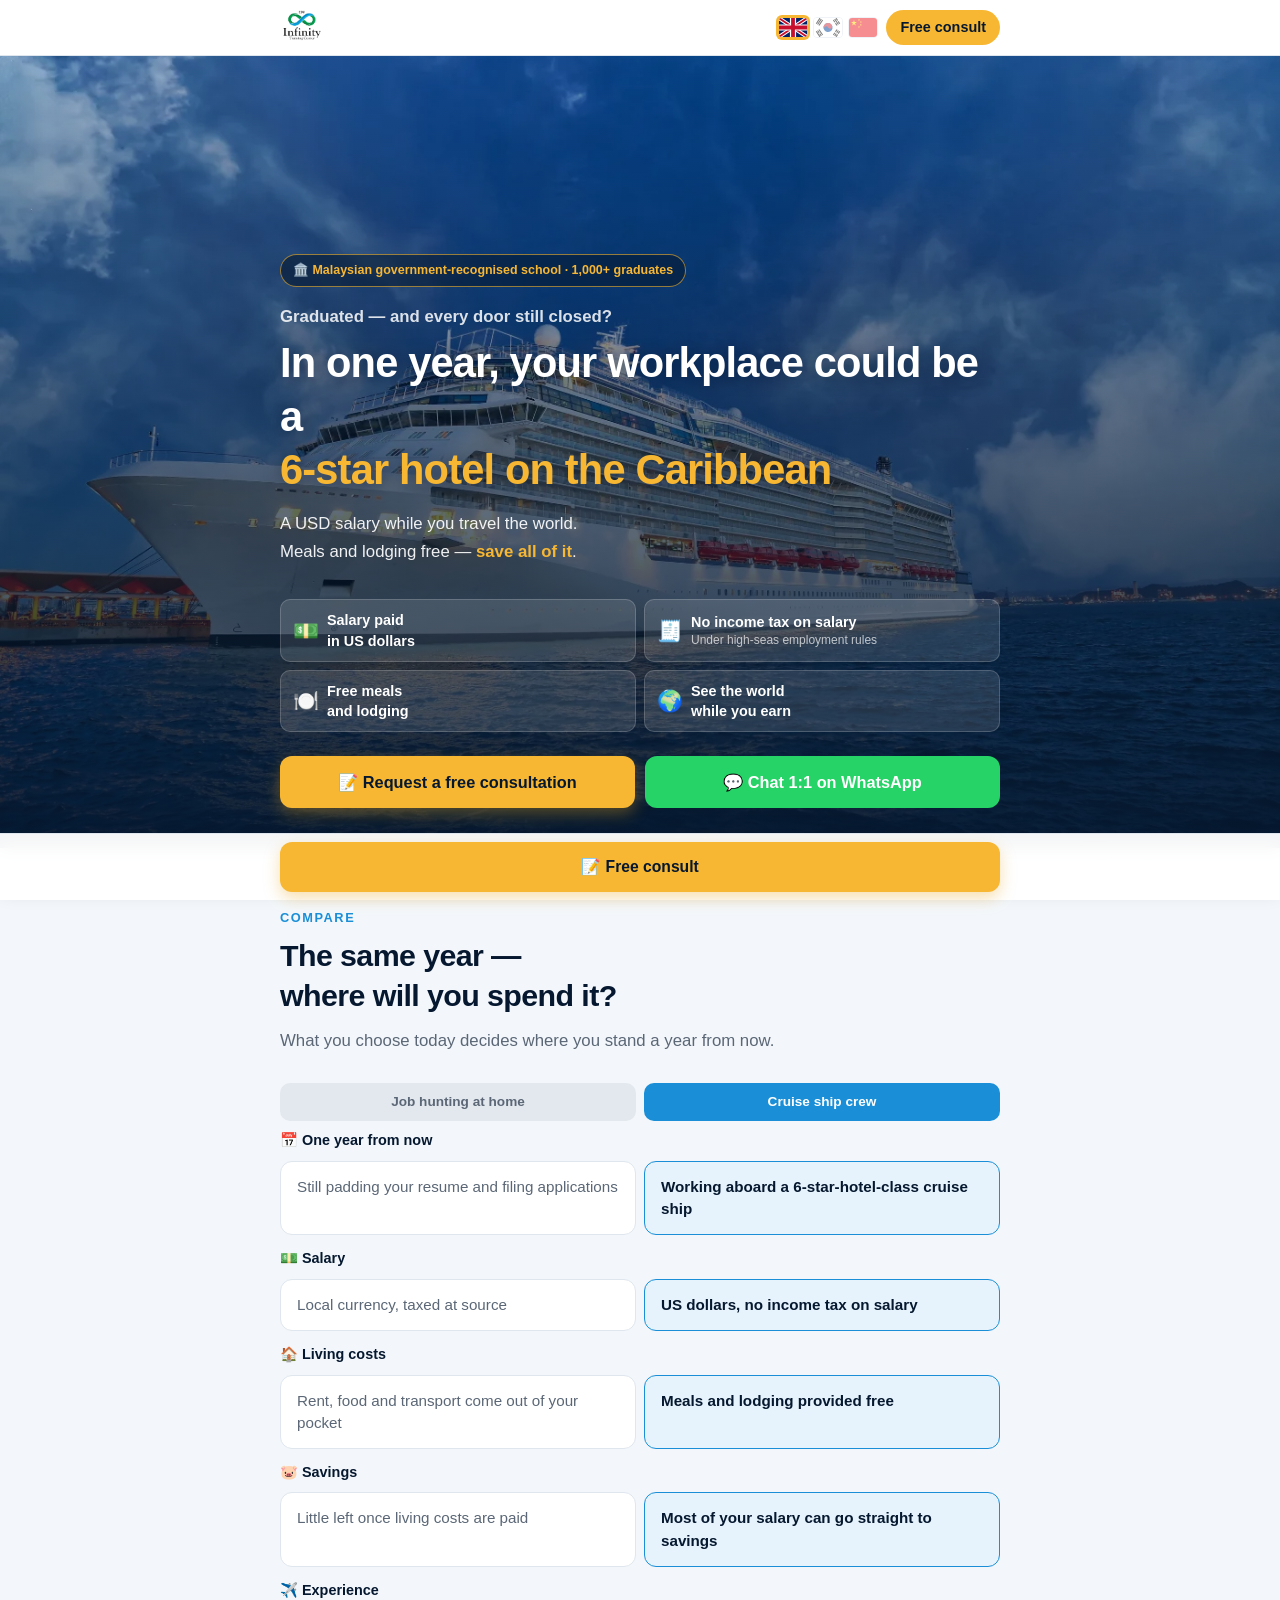
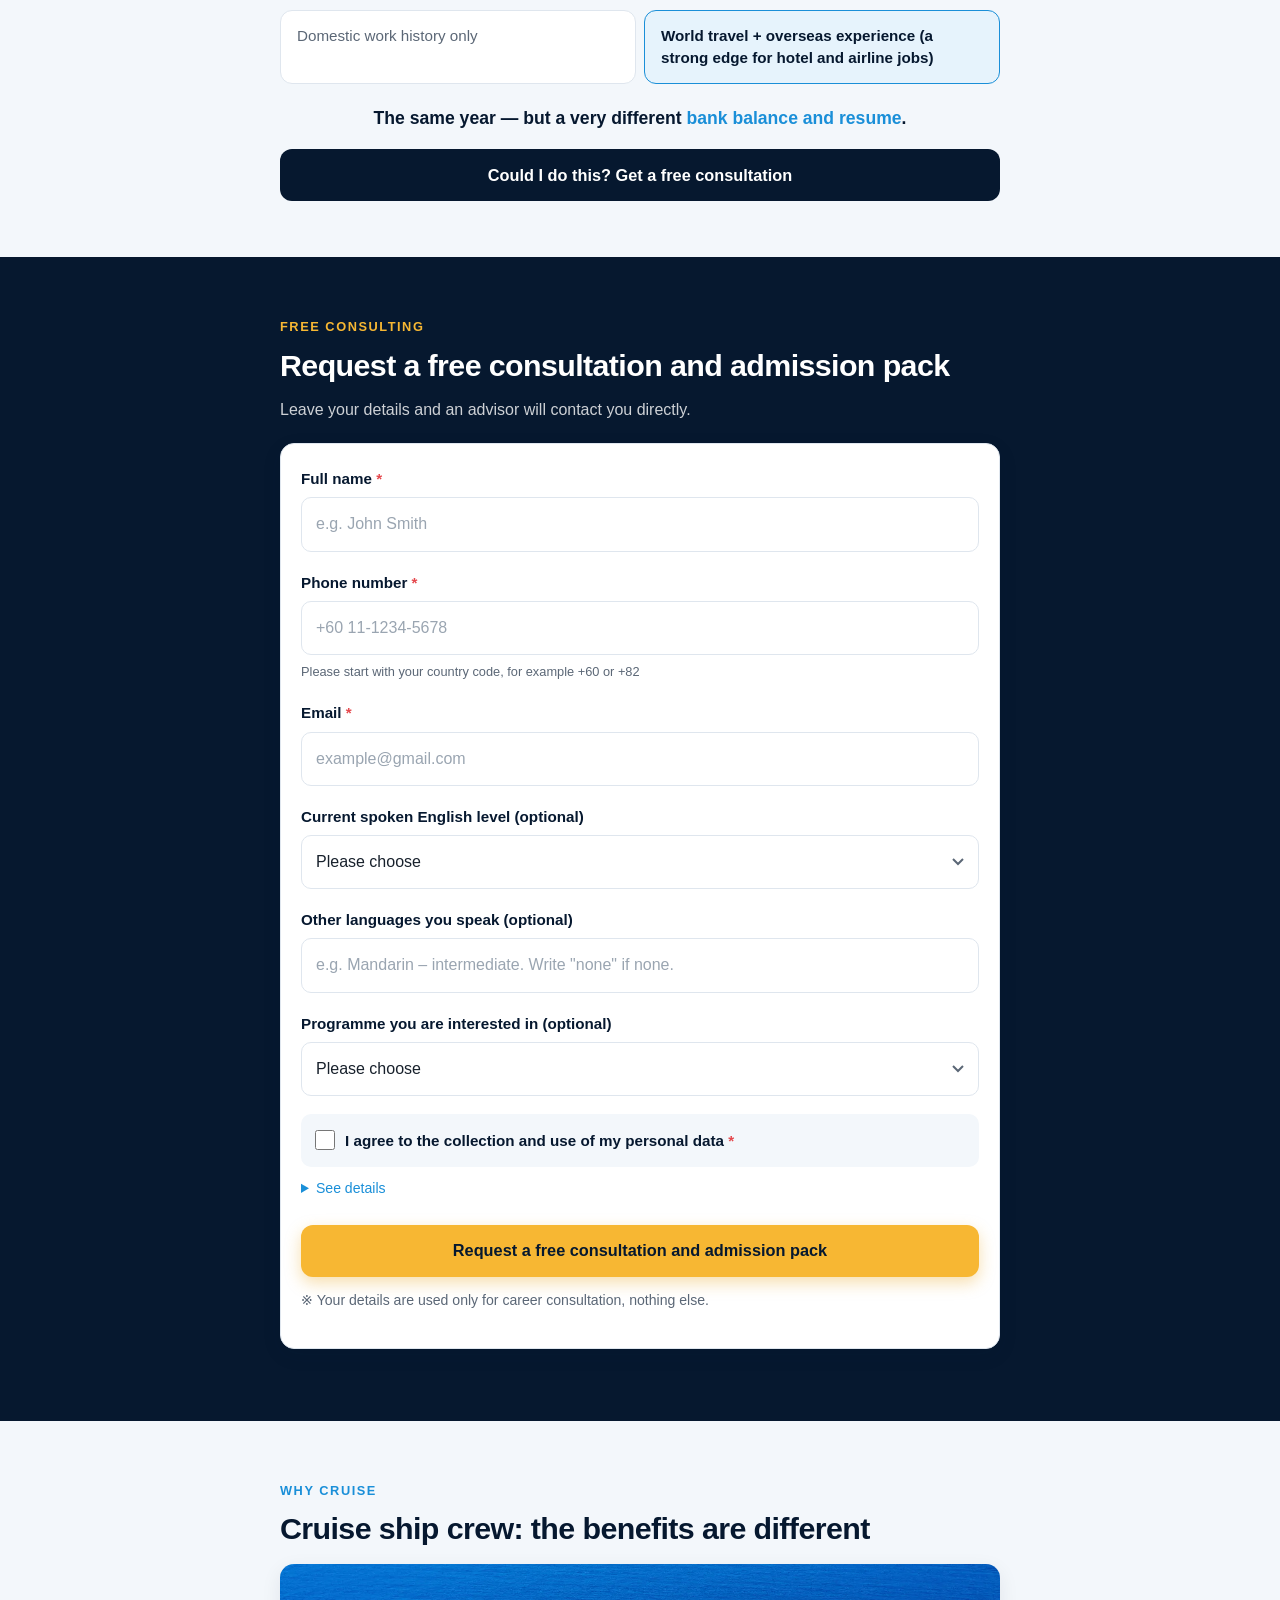
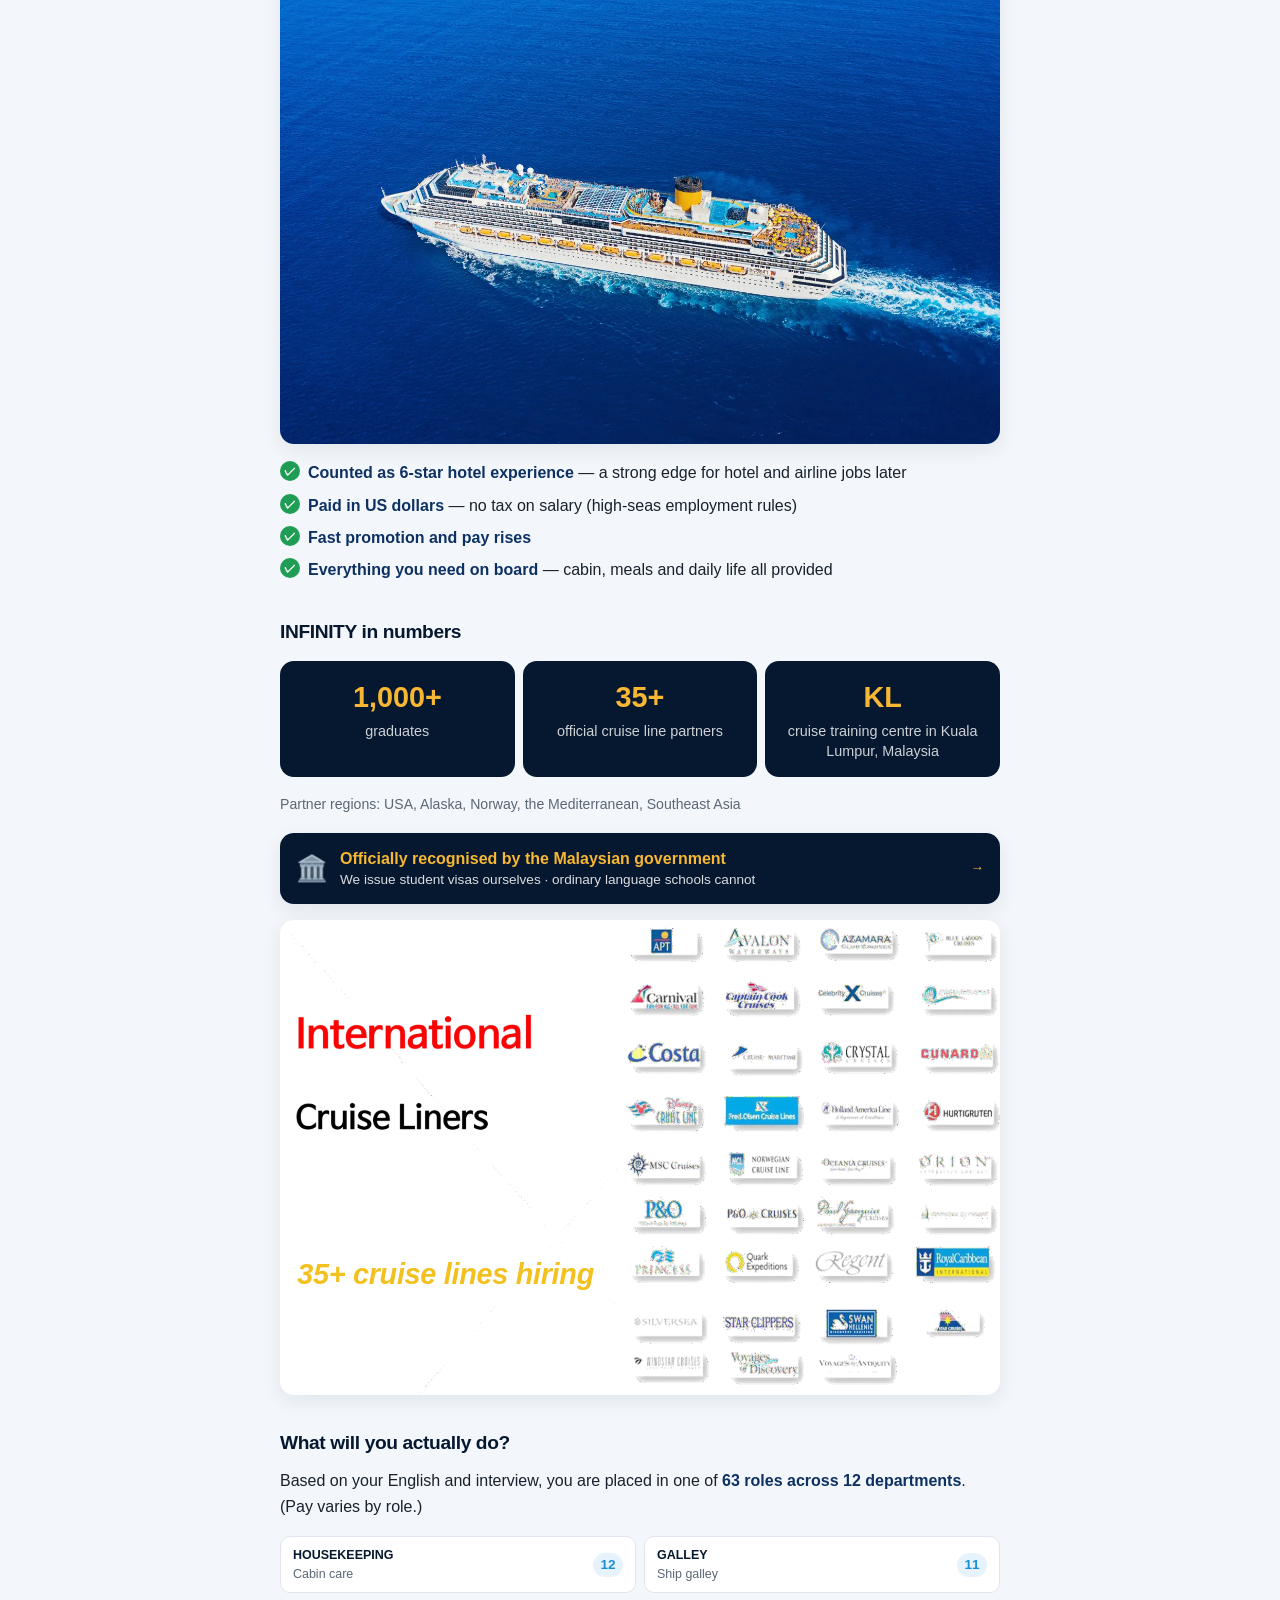
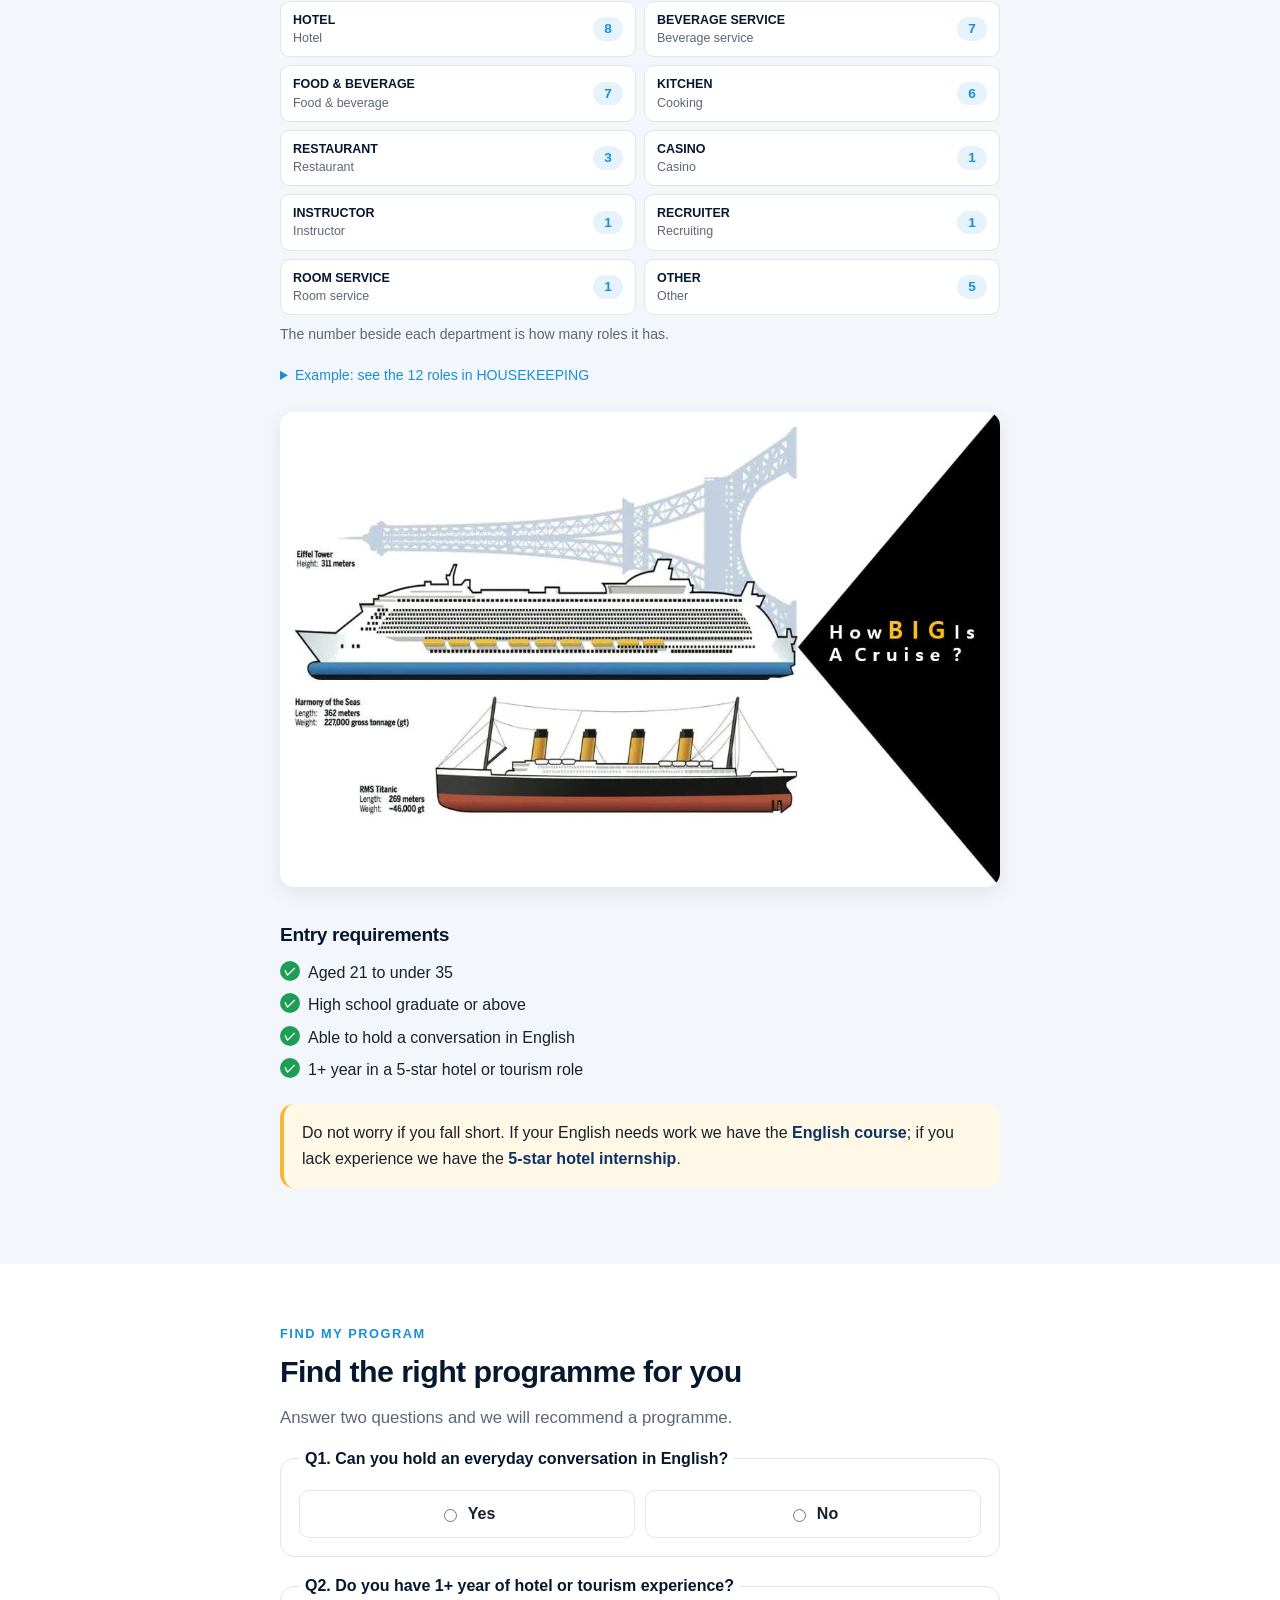
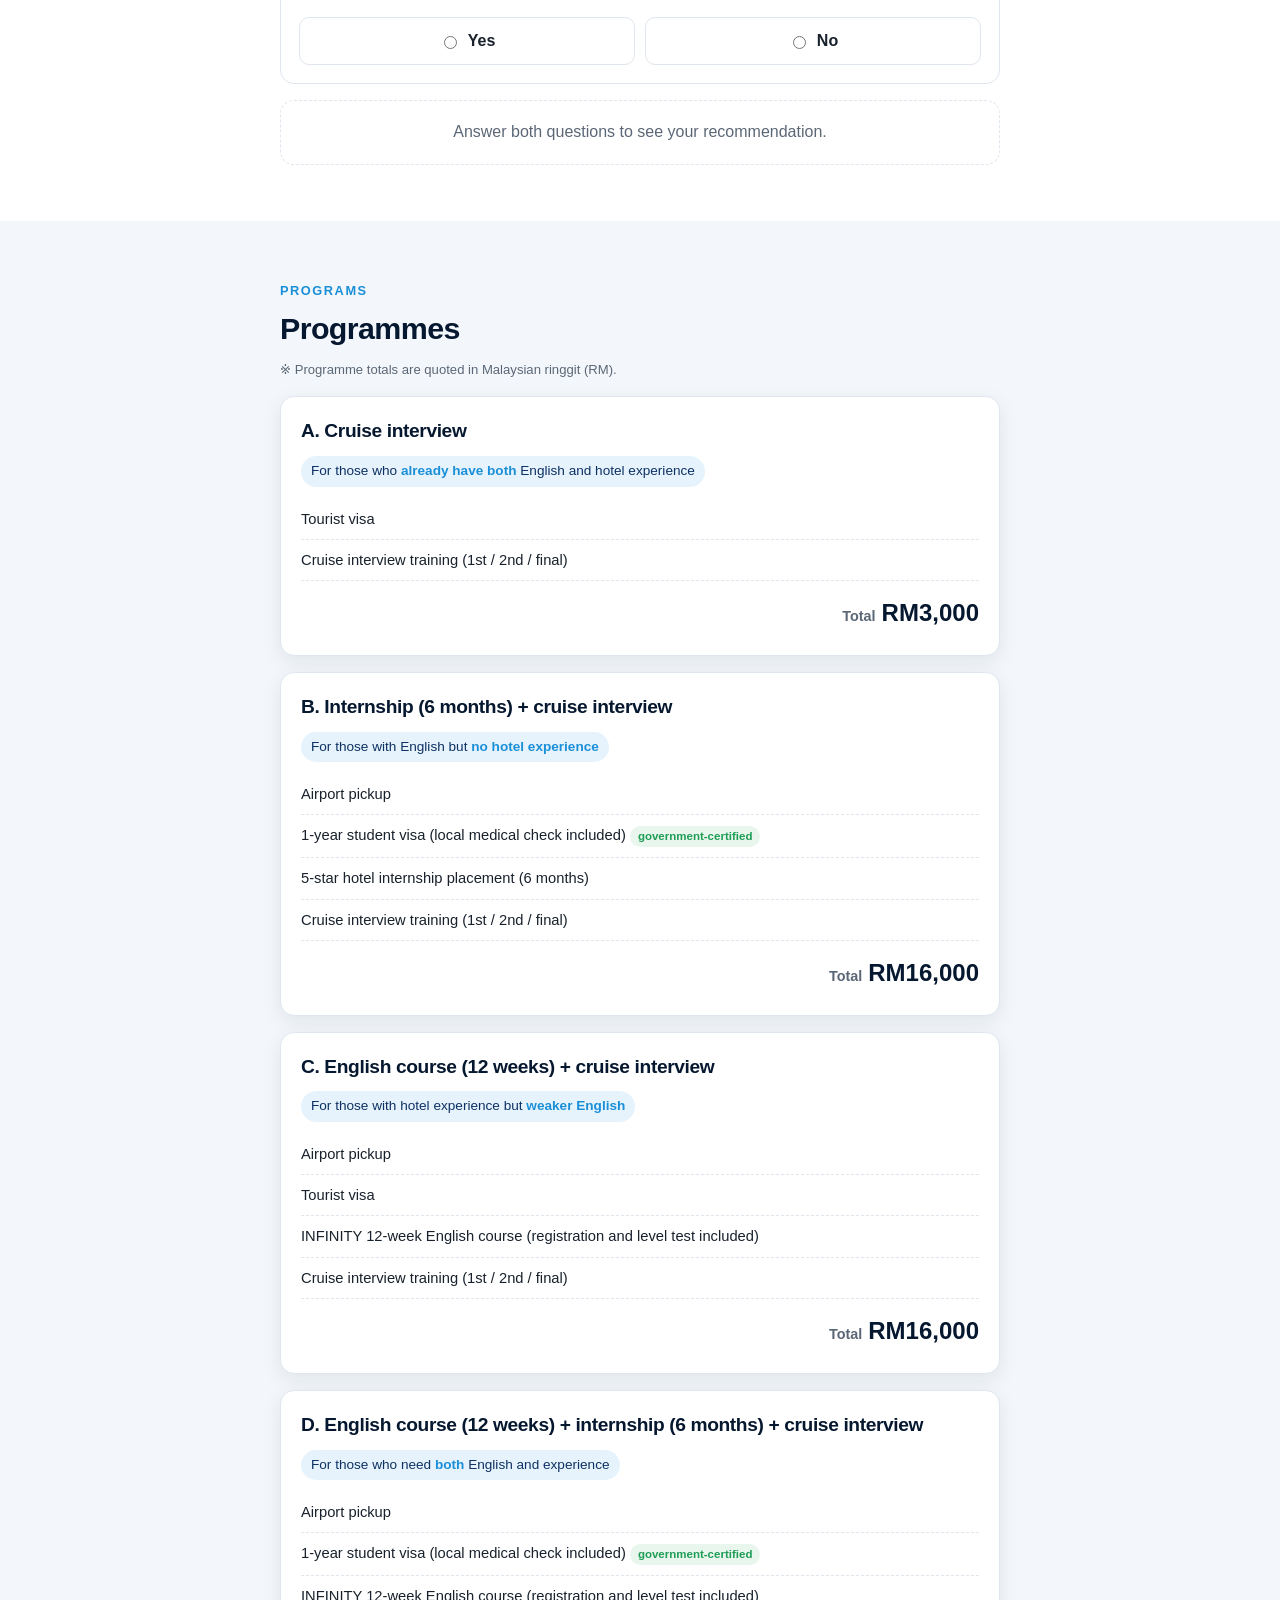
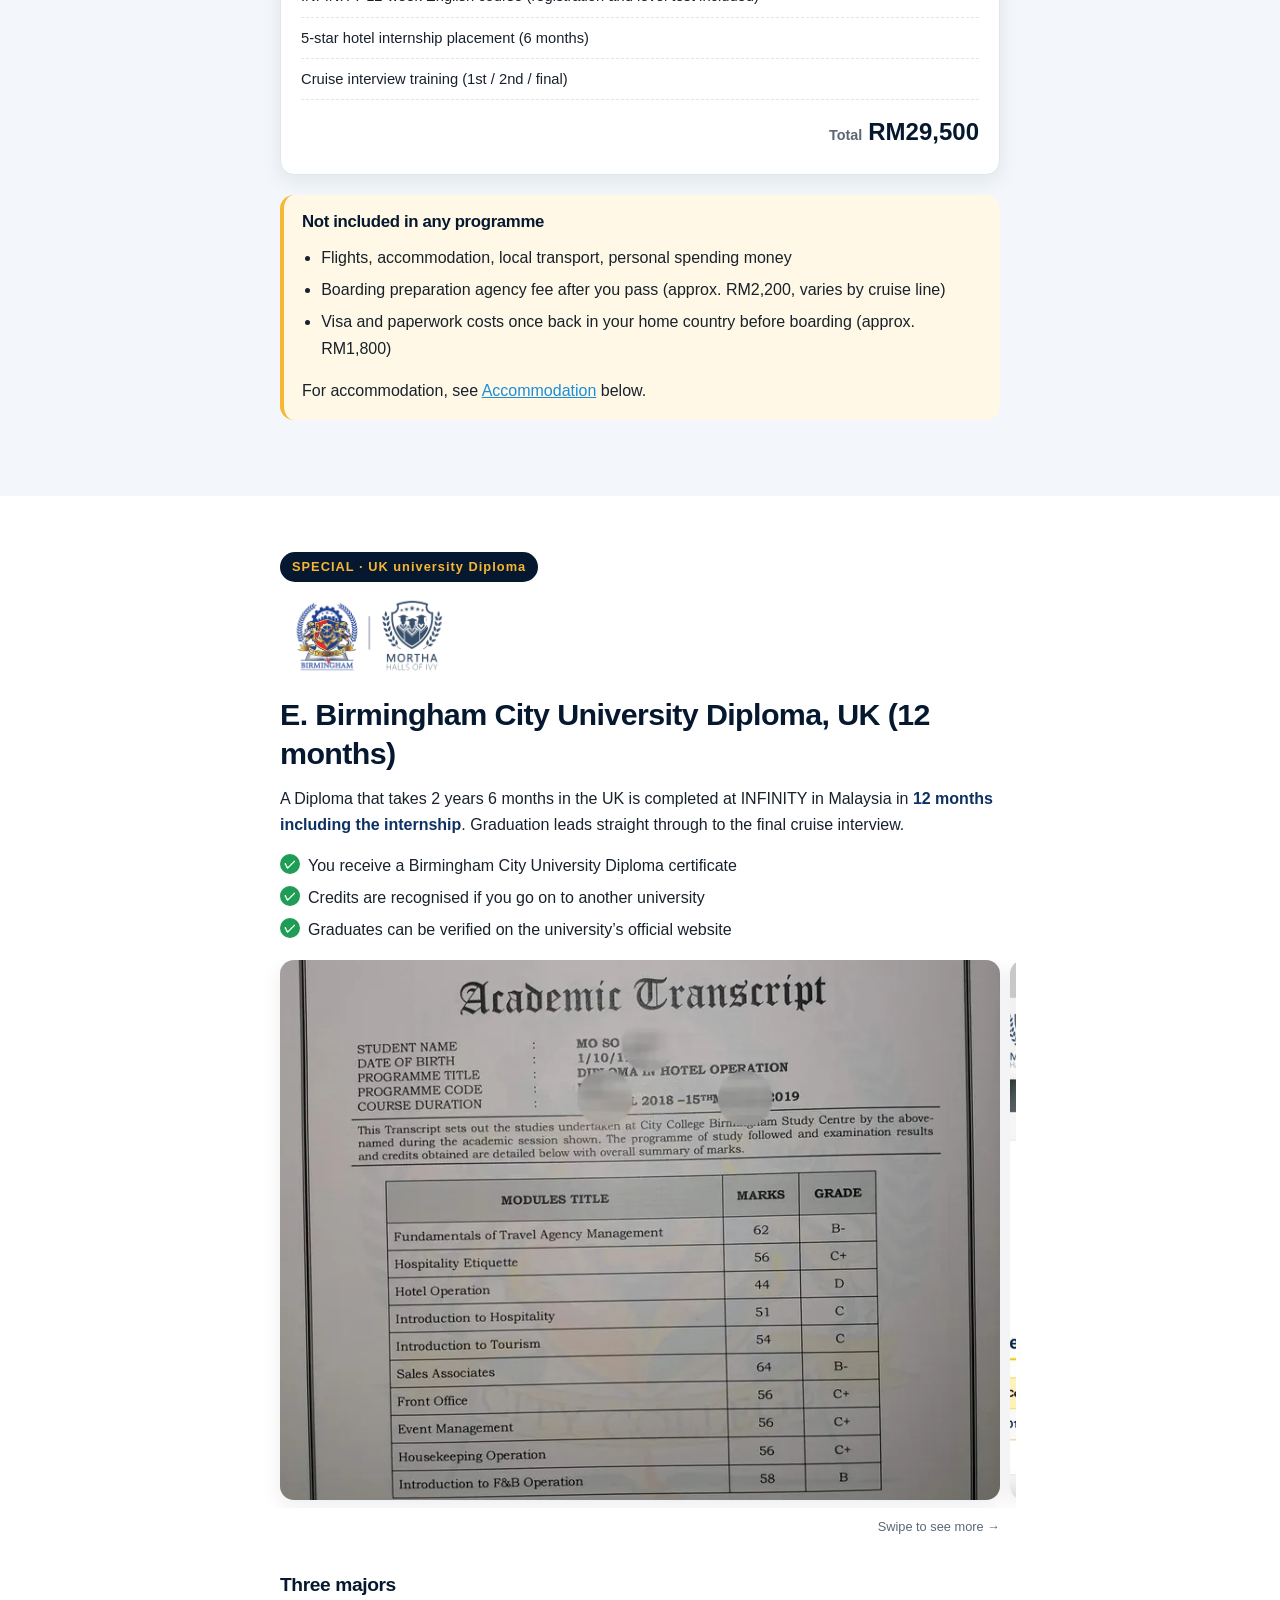
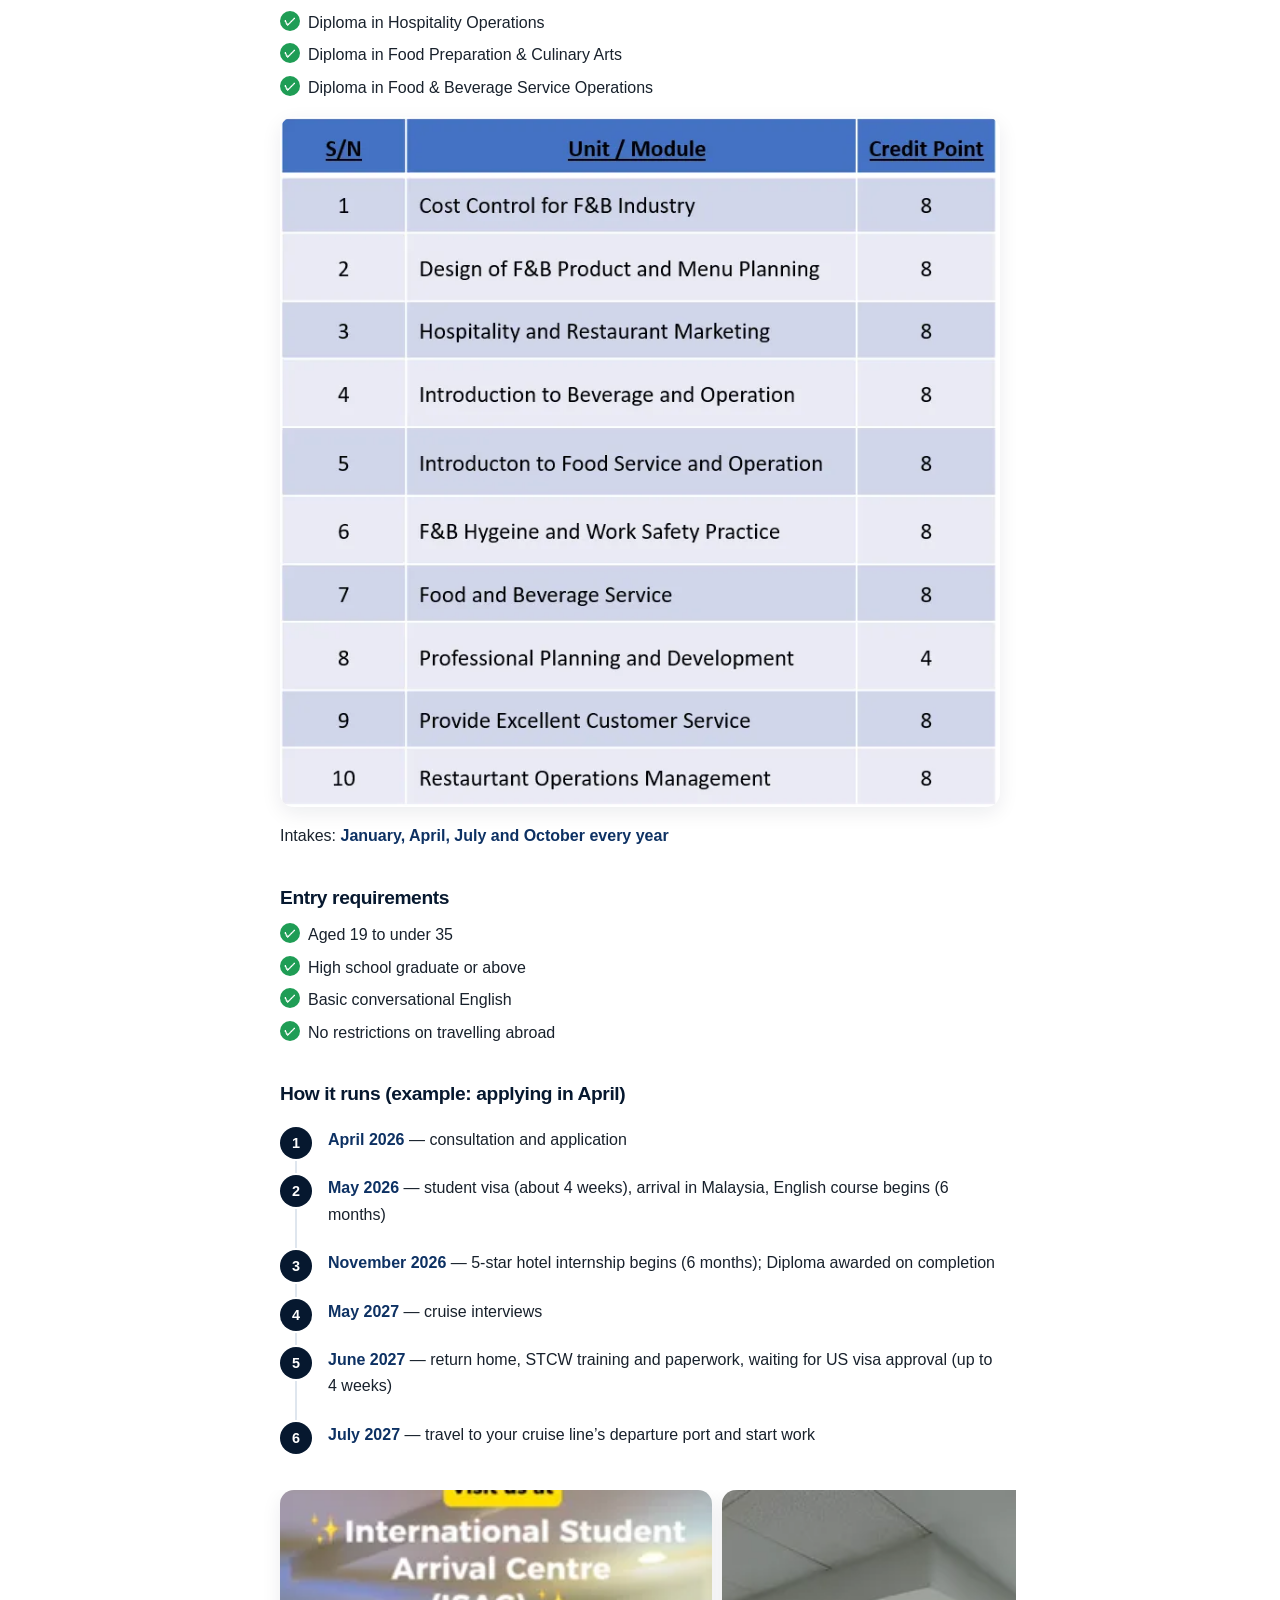
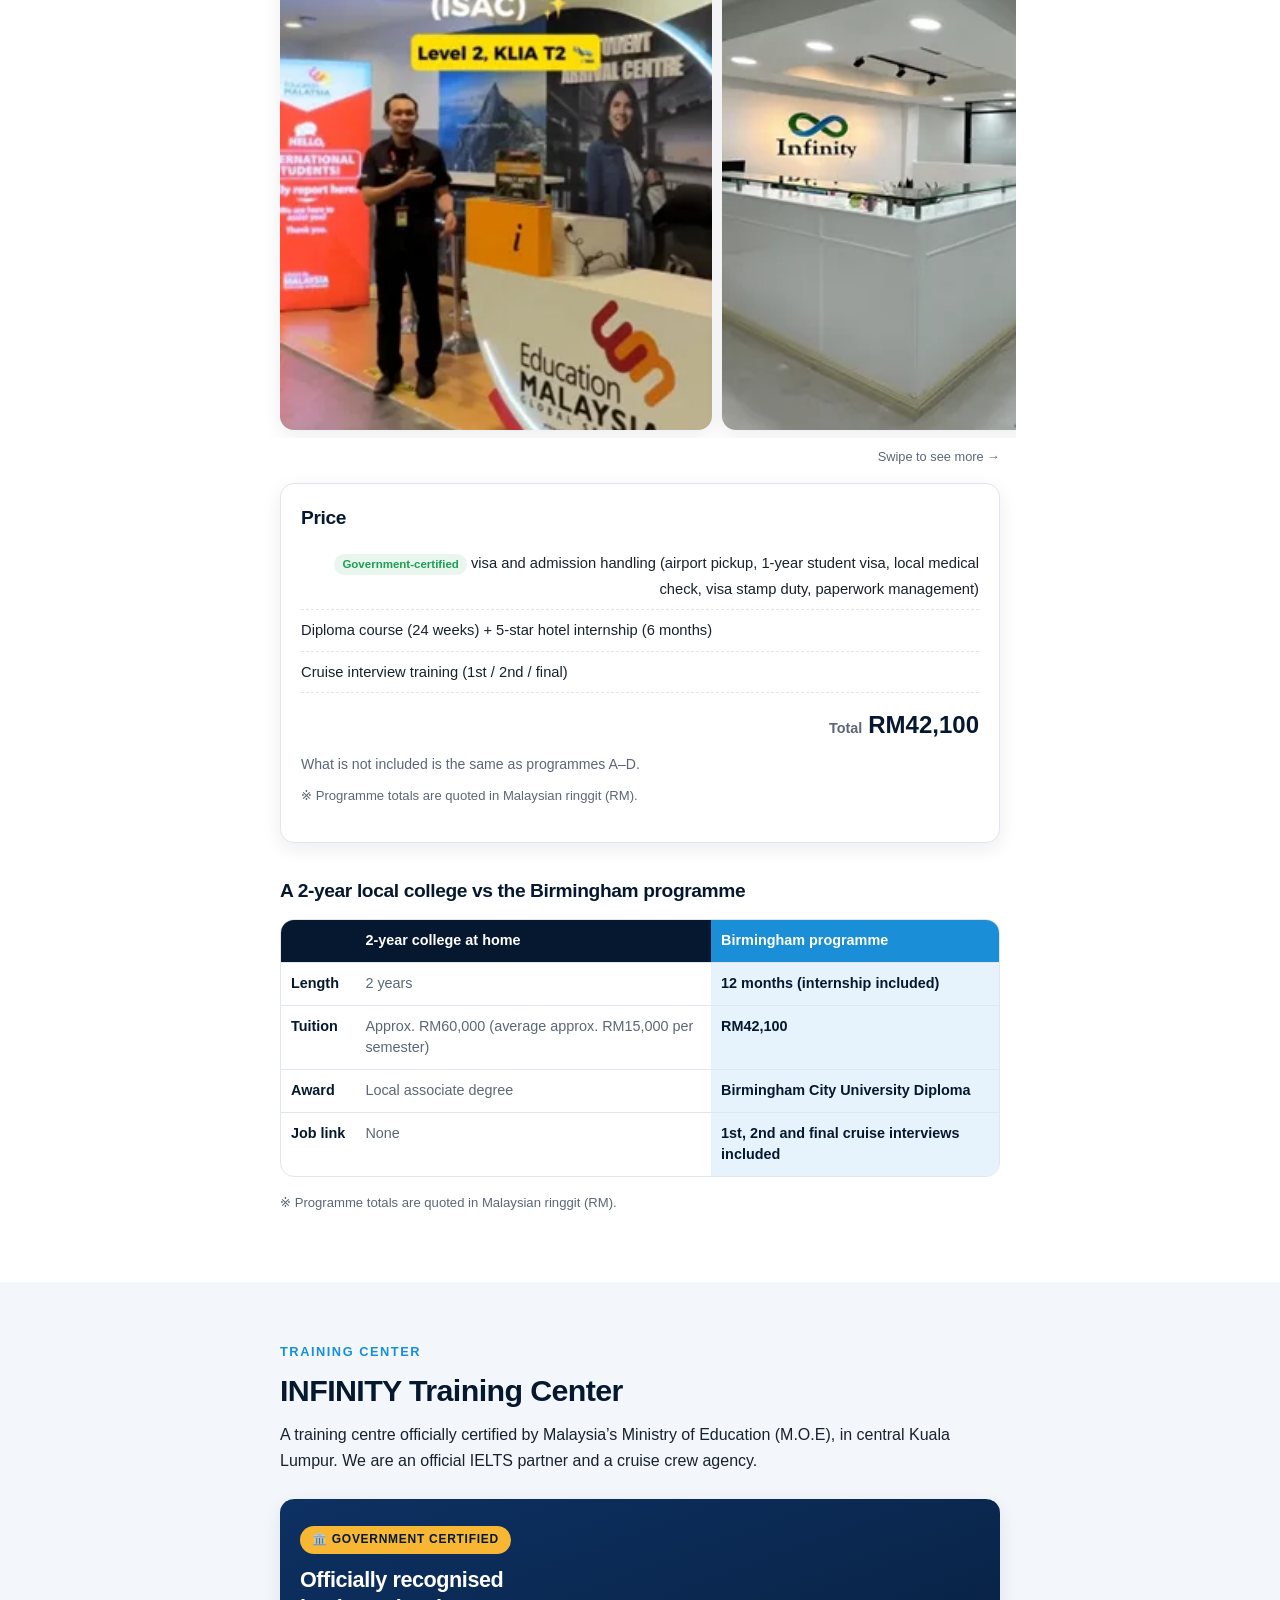
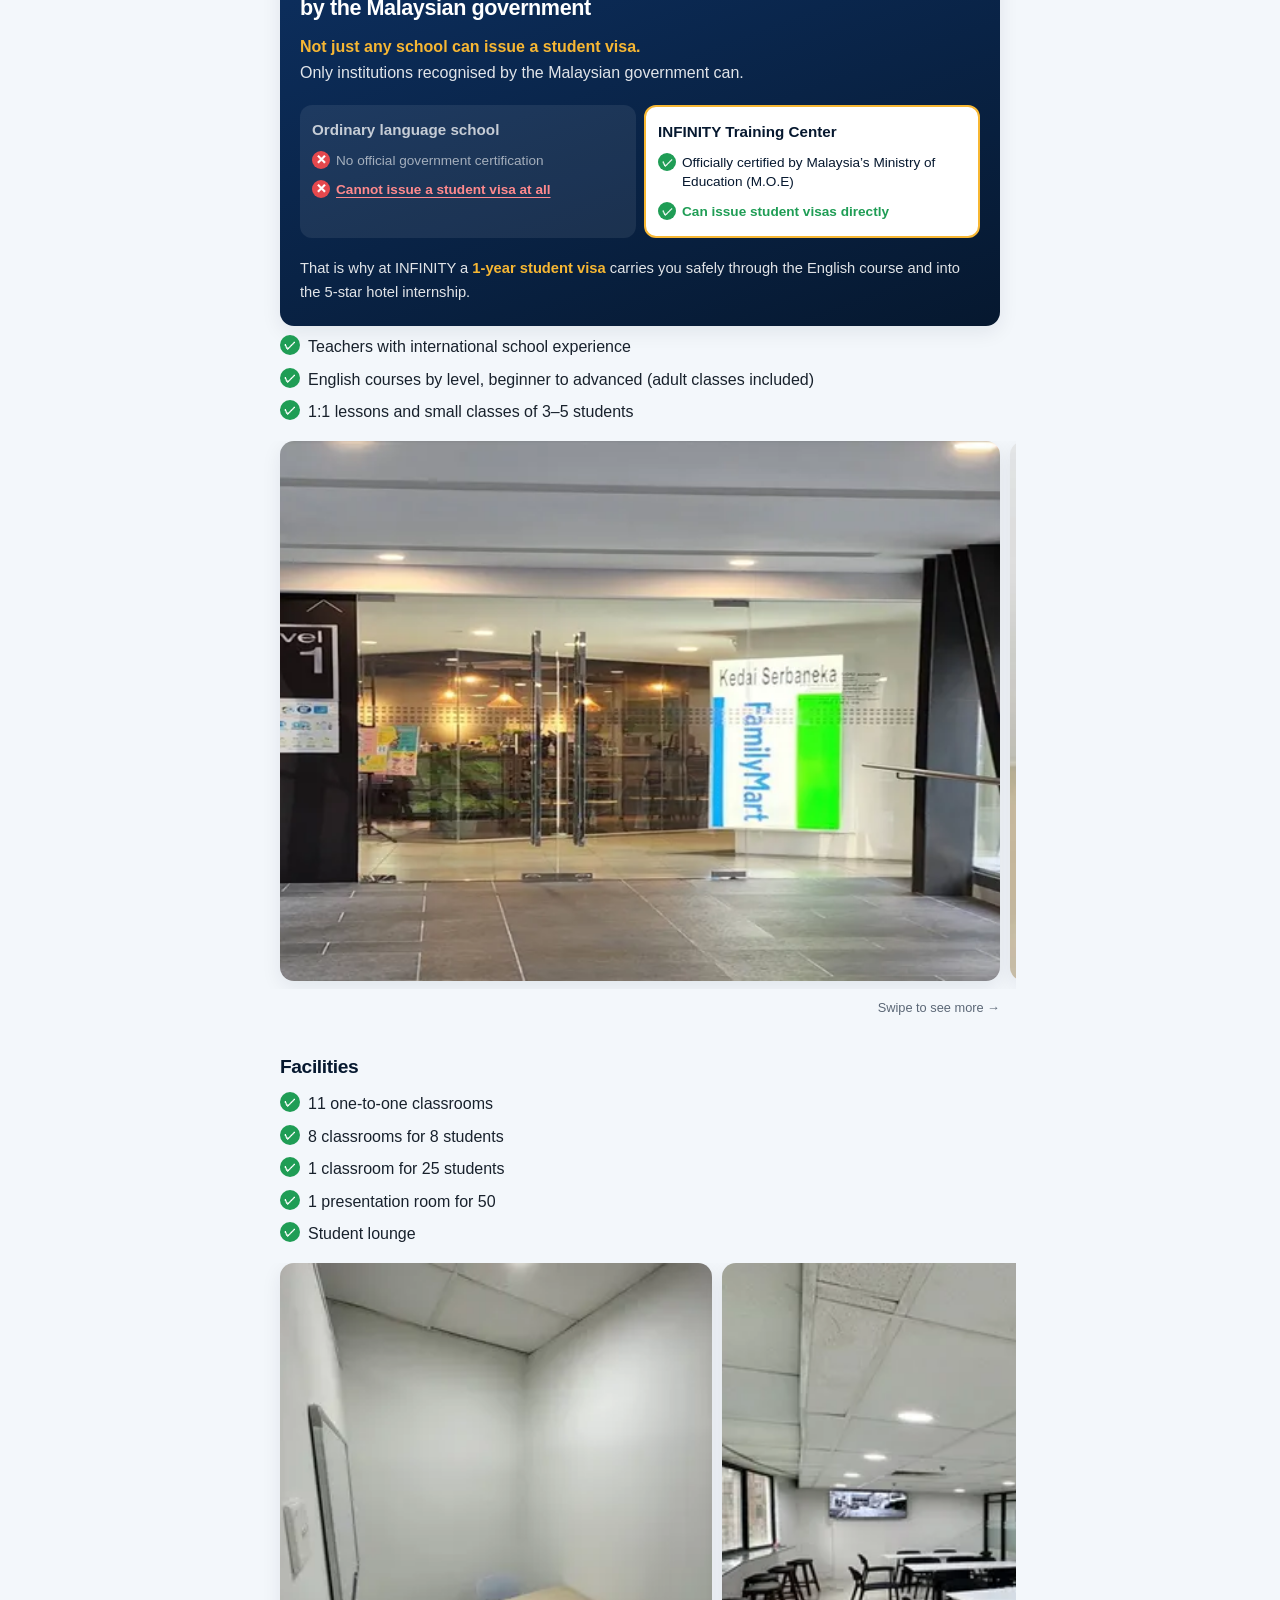
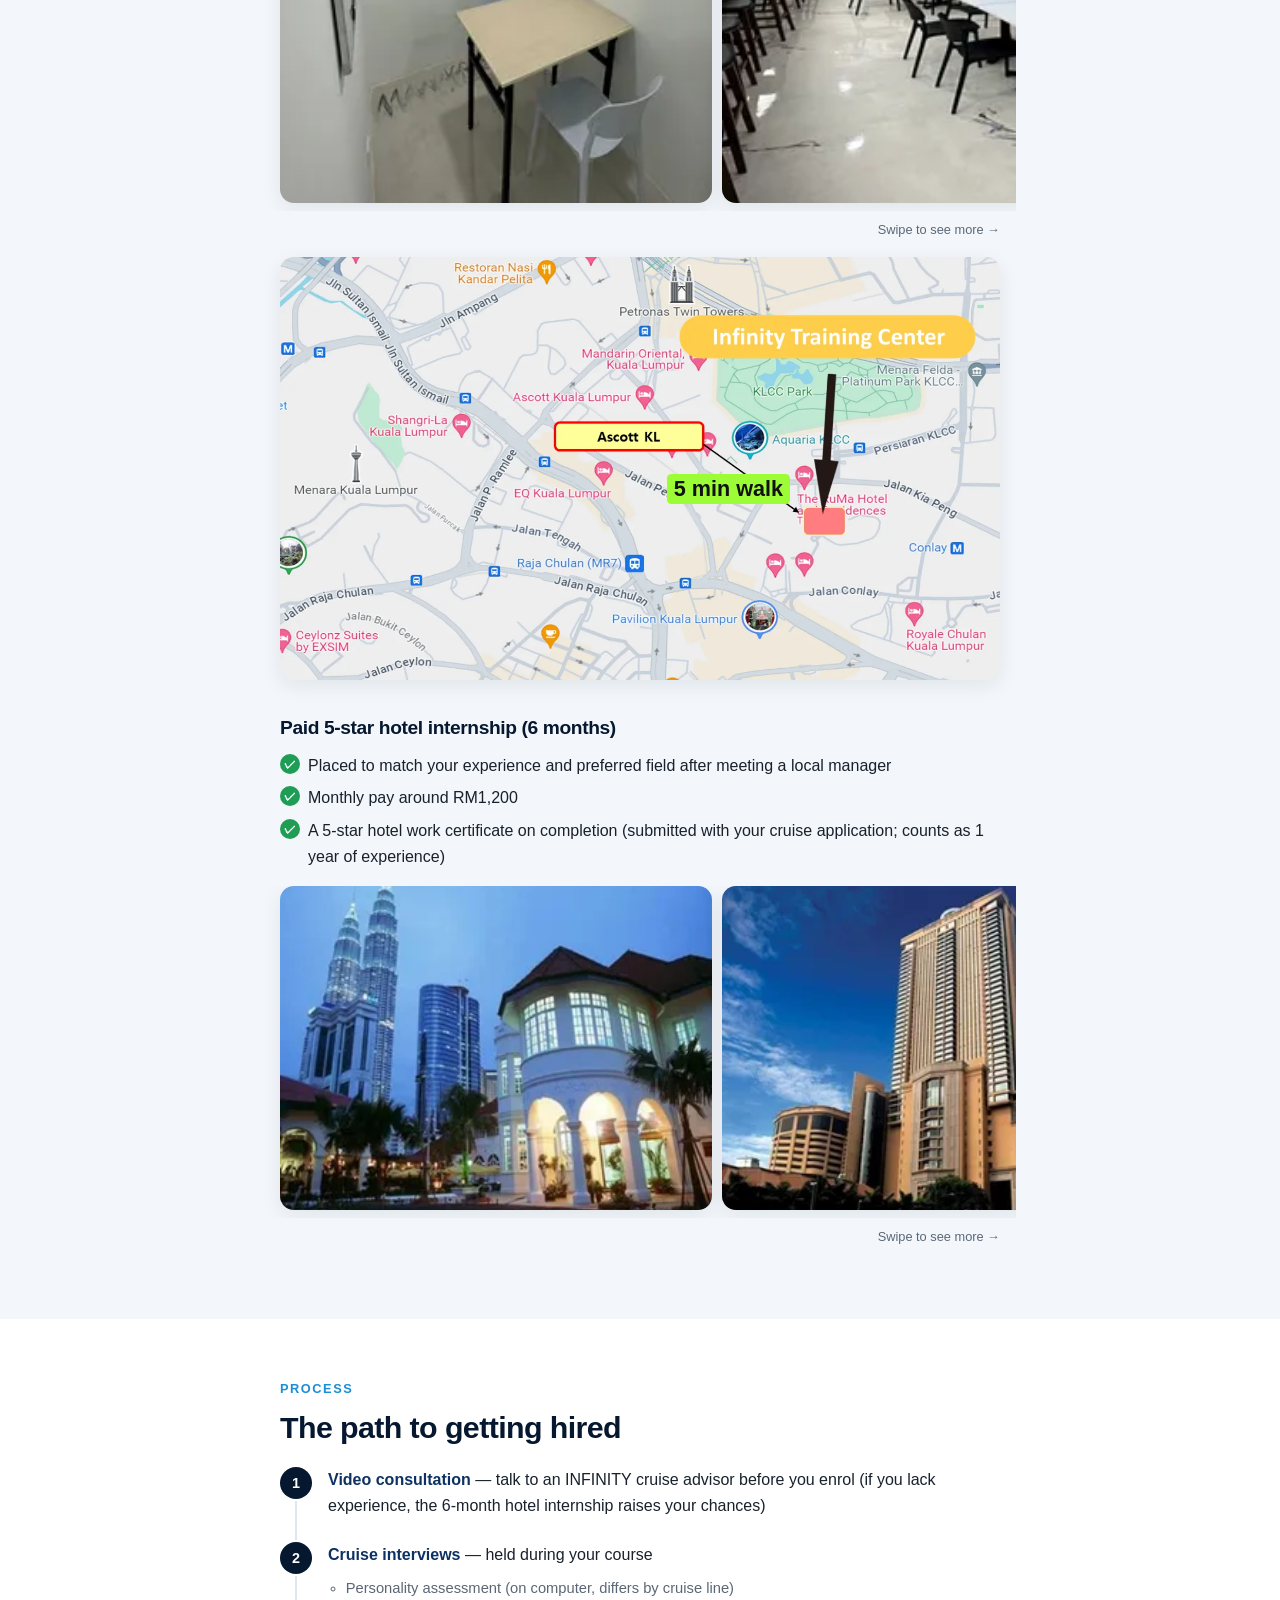
==== commit 681787ba: "Simplify bottom navigation" ====
--- a/index.html
+++ b/index.html
@@ -599,7 +599,7 @@
       <h3 data-i18n="ctc.msg">메신저</h3>
       <p class="note" data-i18n="ctc.msg.note">휴대폰으로 보고 계시면 버튼을 누르시고, PC로 보고 계시면 QR 코드를 눌러 크게 띄운 뒤 휴대폰으로 찍어 주세요. (각 앱에서 QR 코드를 찍으셔야 됩니다.)</p>
       <article class="card language-contact" aria-labelledby="korean-contact-title">
-        <h3 id="korean-contact-title" data-i18n="ctc.agent.ko">한국어 담당자</h3>
+        <h3 id="korean-contact-title" data-i18n="ctc.agent.ko">한국어 담당자 (010-4374-8204)</h3>
         <div class="messenger-grid">
         <div class="messenger card">
           <button type="button" class="qr-btn" data-qr="images/qr/qr-kakao.png" data-qr-title="카카오톡 QR 코드" data-i18n-qrtitle="ctc.kakao.qr" aria-label="카카오톡 QR 코드 크게 보기" data-i18n-aria="ctc.kakao.aria">
@@ -627,7 +627,7 @@
       </article>
 
       <article class="card language-contact" aria-labelledby="english-chinese-contact-title">
-        <h3 id="english-chinese-contact-title" data-i18n="ctc.agent.enZh">영어·중국어 담당자</h3>
+        <h3 id="english-chinese-contact-title" data-i18n="ctc.agent.enZh">영어·중국어 담당자 (+60 11-2835-6631)</h3>
         <div class="messenger-grid">
           <div class="messenger card">
             <button type="button" class="qr-btn" data-qr="images/qr/qr-xuan-whatsapp.png" data-qr-title="WhatsApp QR 코드" data-i18n-qrtitle="ctc.wa.qr" aria-label="WhatsApp QR 코드 크게 보기" data-i18n-aria="ctc.wa.aria">
@@ -635,7 +635,7 @@
             </button>
             <h4>WhatsApp</h4>
             <div class="actions">
-              <a href="https://wa.me/60165432445" target="_blank" rel="noopener" class="btn btn-navy" data-i18n="ctc.wa.go">WhatsApp 대화 열기</a>
+              <a href="https://wa.me/601128356631" target="_blank" rel="noopener" class="btn btn-navy" data-i18n="ctc.wa.go">WhatsApp 대화 열기</a>
             </div>
           </div>
           <div class="messenger card">
@@ -673,7 +673,6 @@
   <!-- ===== 하단 고정 바 (항상 화면 아래에 보임) ===== -->
   <nav id="bottom-bar">
     <a href="#apply" class="btn btn-primary" data-i18n="bar.apply">📝 상담 신청</a>
-    <a href="https://open.kakao.com/o/sdRMEuIi" target="_blank" rel="noopener" class="btn btn-kakao" data-i18n="bar.chat" data-i18n-href="bar.chat.href">💬 카톡 문의</a>
   </nav>
 
   <!-- 복사 완료 같은 짧은 알림 (잠깐 떴다 사라짐) -->
--- a/css/style.css
+++ b/css/style.css
@@ -890,7 +890,7 @@
   bottom: 0;
   z-index: 60;
   display: grid;
-  grid-template-columns: 1fr 1fr;
+  grid-template-columns: 1fr;
   gap: 8px;
   padding: 8px max(var(--gutter), calc((100% - var(--page)) / 2));
   padding-bottom: calc(8px + env(safe-area-inset-bottom)); /* 아이폰 하단 홈 막대 공간 */
